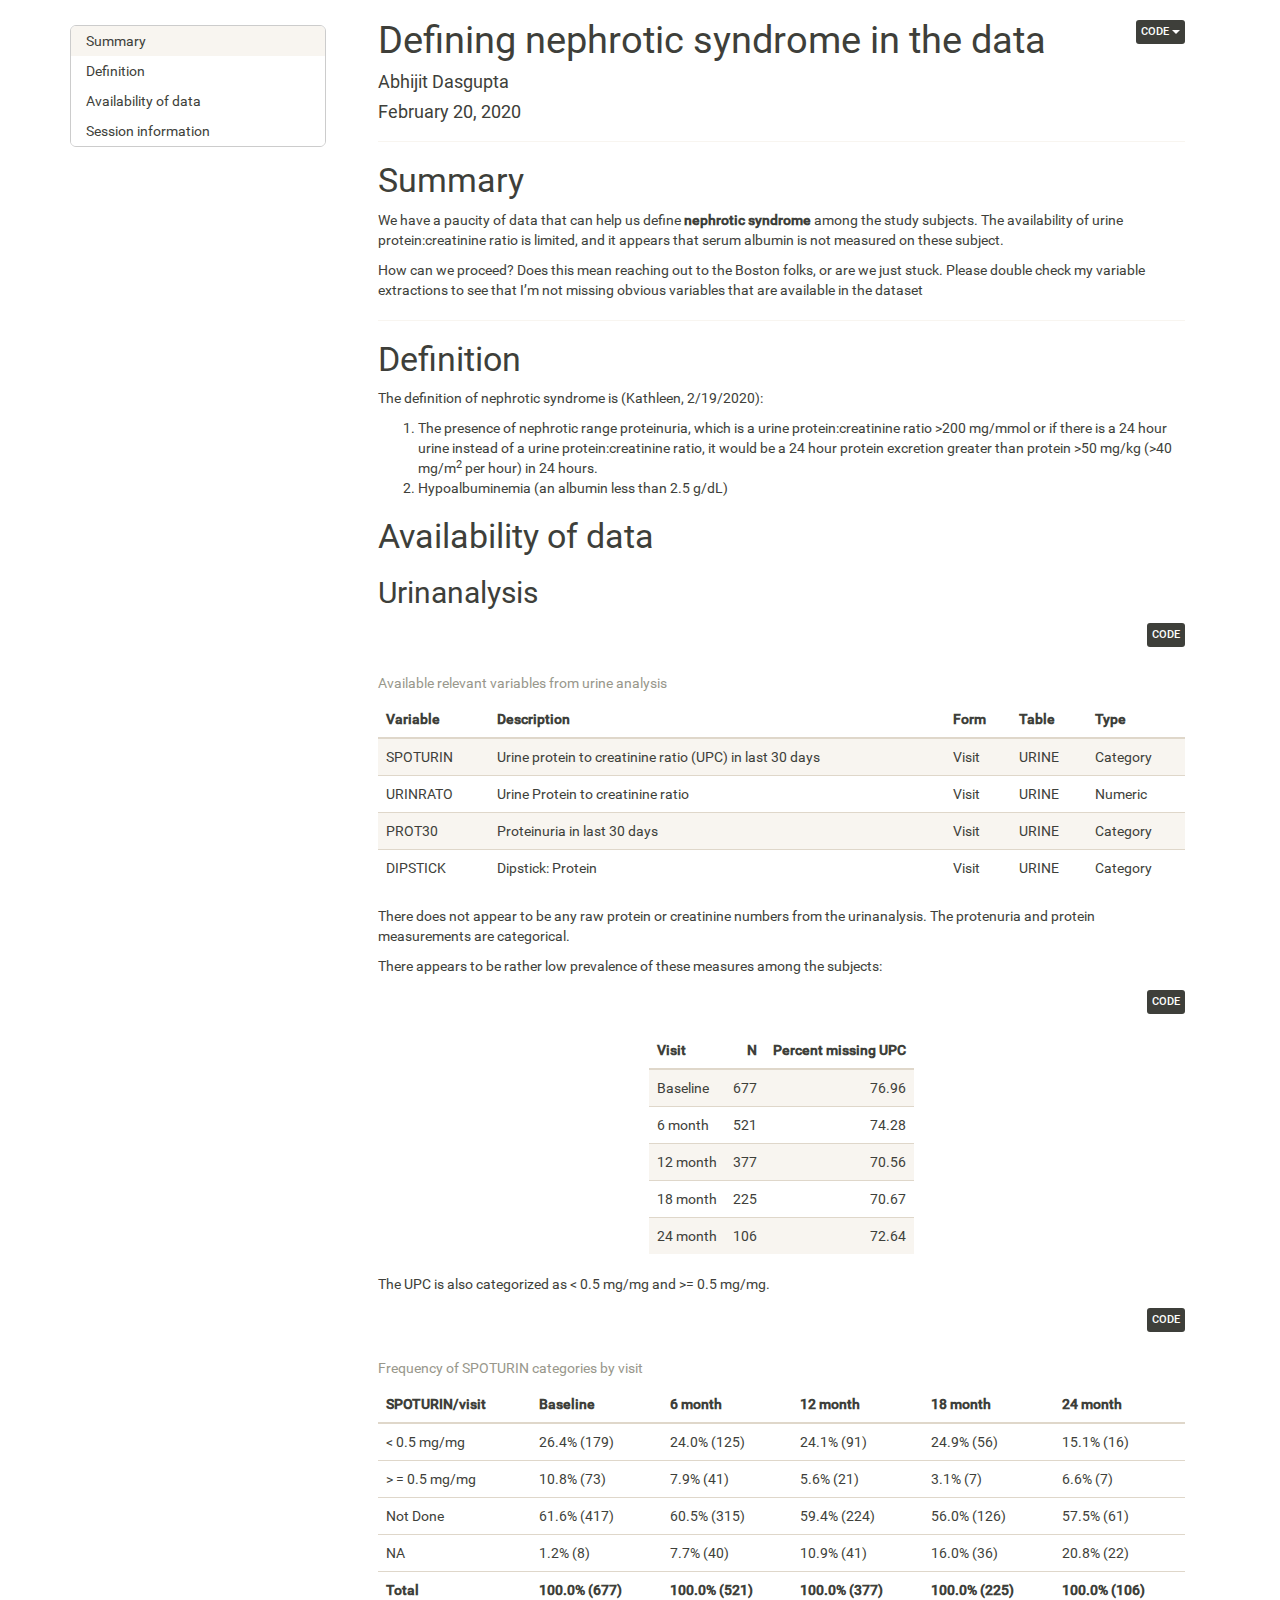
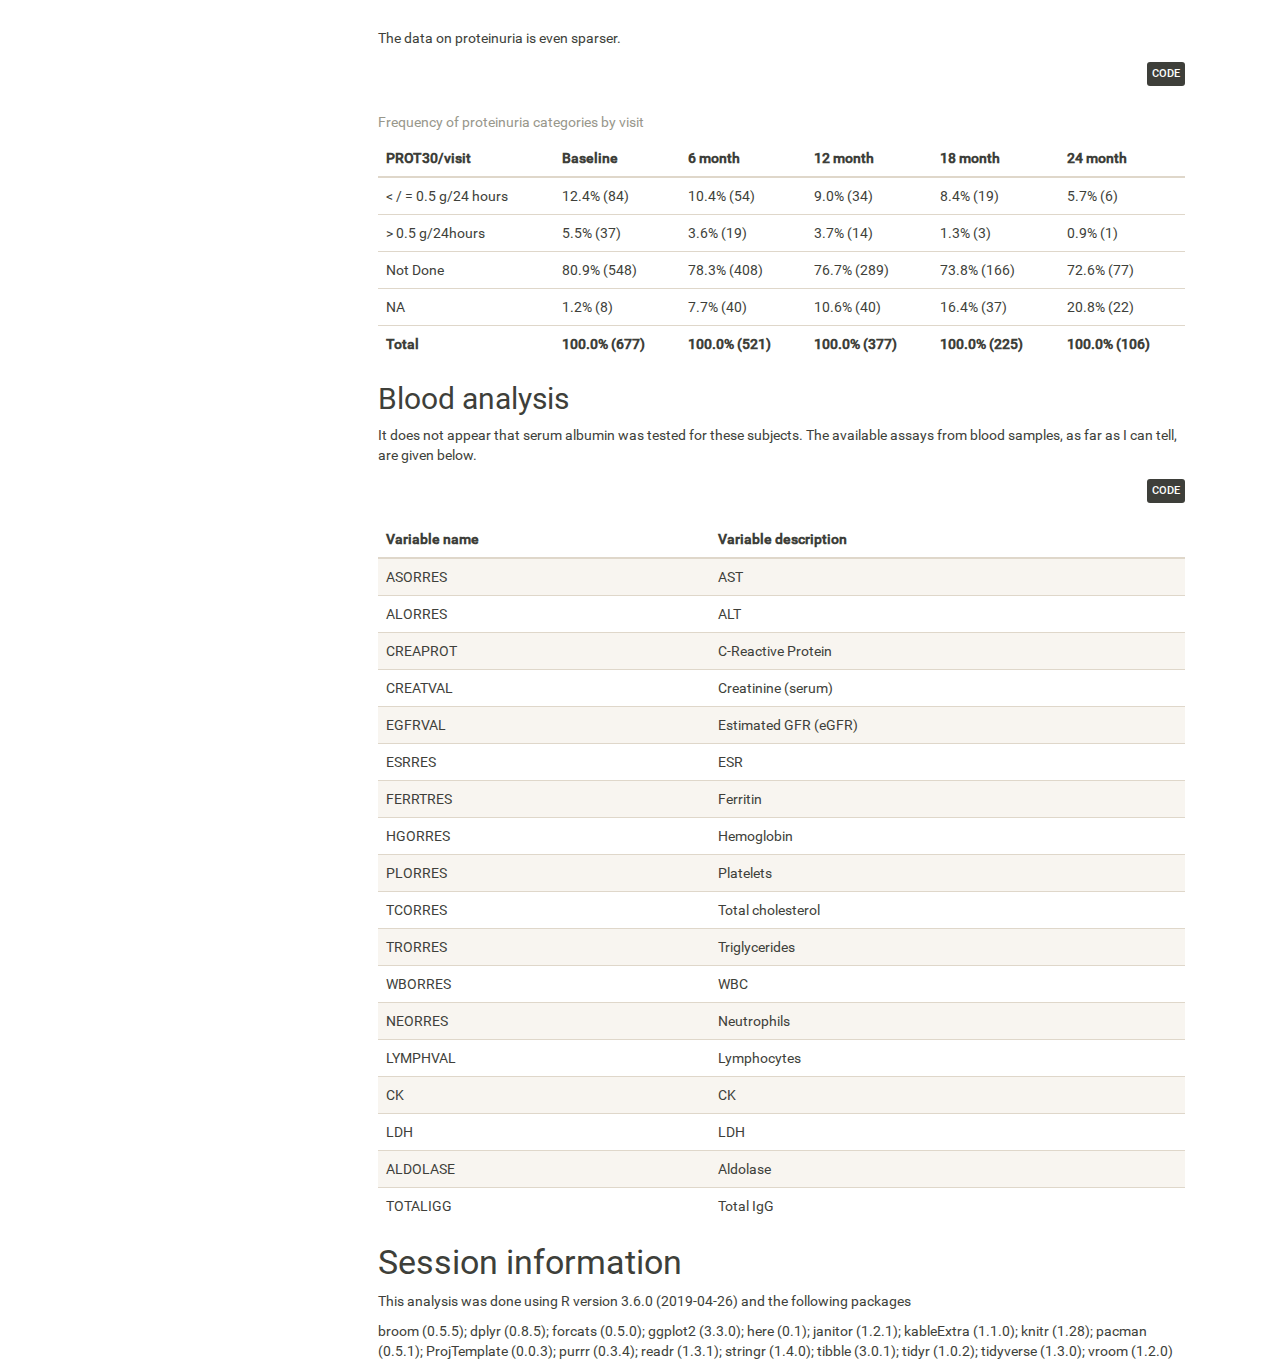
==== analysis/nephrotic_syndrome.html @ 059770ed "Add reports" ====
<!DOCTYPE html>

<html>

<head>

<meta charset="utf-8" />
<meta name="generator" content="pandoc" />
<meta http-equiv="X-UA-Compatible" content="IE=EDGE" />


<meta name="author" content="Abhijit Dasgupta" />

<meta name="date" content="2020-02-20" />

<title>Defining nephrotic syndrome in the data</title>

<script>/*! jQuery v1.11.3 | (c) 2005, 2015 jQuery Foundation, Inc. | jquery.org/license */
!function(a,b){"object"==typeof module&&"object"==typeof module.exports?module.exports=a.document?b(a,!0):function(a){if(!a.document)throw new Error("jQuery requires a window with a document");return b(a)}:b(a)}("undefined"!=typeof window?window:this,function(a,b){var c=[],d=c.slice,e=c.concat,f=c.push,g=c.indexOf,h={},i=h.toString,j=h.hasOwnProperty,k={},l="1.11.3",m=function(a,b){return new m.fn.init(a,b)},n=/^[\s\uFEFF\xA0]+|[\s\uFEFF\xA0]+$/g,o=/^-ms-/,p=/-([\da-z])/gi,q=function(a,b){return b.toUpperCase()};m.fn=m.prototype={jquery:l,constructor:m,selector:"",length:0,toArray:function(){return d.call(this)},get:function(a){return null!=a?0>a?this[a+this.length]:this[a]:d.call(this)},pushStack:function(a){var b=m.merge(this.constructor(),a);return b.prevObject=this,b.context=this.context,b},each:function(a,b){return m.each(this,a,b)},map:function(a){return this.pushStack(m.map(this,function(b,c){return a.call(b,c,b)}))},slice:function(){return this.pushStack(d.apply(this,arguments))},first:function(){return this.eq(0)},last:function(){return this.eq(-1)},eq:function(a){var b=this.length,c=+a+(0>a?b:0);return this.pushStack(c>=0&&b>c?[this[c]]:[])},end:function(){return this.prevObject||this.constructor(null)},push:f,sort:c.sort,splice:c.splice},m.extend=m.fn.extend=function(){var a,b,c,d,e,f,g=arguments[0]||{},h=1,i=arguments.length,j=!1;for("boolean"==typeof g&&(j=g,g=arguments[h]||{},h++),"object"==typeof g||m.isFunction(g)||(g={}),h===i&&(g=this,h--);i>h;h++)if(null!=(e=arguments[h]))for(d in e)a=g[d],c=e[d],g!==c&&(j&&c&&(m.isPlainObject(c)||(b=m.isArray(c)))?(b?(b=!1,f=a&&m.isArray(a)?a:[]):f=a&&m.isPlainObject(a)?a:{},g[d]=m.extend(j,f,c)):void 0!==c&&(g[d]=c));return g},m.extend({expando:"jQuery"+(l+Math.random()).replace(/\D/g,""),isReady:!0,error:function(a){throw new Error(a)},noop:function(){},isFunction:function(a){return"function"===m.type(a)},isArray:Array.isArray||function(a){return"array"===m.type(a)},isWindow:function(a){return null!=a&&a==a.window},isNumeric:function(a){return!m.isArray(a)&&a-parseFloat(a)+1>=0},isEmptyObject:function(a){var b;for(b in a)return!1;return!0},isPlainObject:function(a){var b;if(!a||"object"!==m.type(a)||a.nodeType||m.isWindow(a))return!1;try{if(a.constructor&&!j.call(a,"constructor")&&!j.call(a.constructor.prototype,"isPrototypeOf"))return!1}catch(c){return!1}if(k.ownLast)for(b in a)return j.call(a,b);for(b in a);return void 0===b||j.call(a,b)},type:function(a){return null==a?a+"":"object"==typeof a||"function"==typeof a?h[i.call(a)]||"object":typeof a},globalEval:function(b){b&&m.trim(b)&&(a.execScript||function(b){a.eval.call(a,b)})(b)},camelCase:function(a){return a.replace(o,"ms-").replace(p,q)},nodeName:function(a,b){return a.nodeName&&a.nodeName.toLowerCase()===b.toLowerCase()},each:function(a,b,c){var d,e=0,f=a.length,g=r(a);if(c){if(g){for(;f>e;e++)if(d=b.apply(a[e],c),d===!1)break}else for(e in a)if(d=b.apply(a[e],c),d===!1)break}else if(g){for(;f>e;e++)if(d=b.call(a[e],e,a[e]),d===!1)break}else for(e in a)if(d=b.call(a[e],e,a[e]),d===!1)break;return a},trim:function(a){return null==a?"":(a+"").replace(n,"")},makeArray:function(a,b){var c=b||[];return null!=a&&(r(Object(a))?m.merge(c,"string"==typeof a?[a]:a):f.call(c,a)),c},inArray:function(a,b,c){var d;if(b){if(g)return g.call(b,a,c);for(d=b.length,c=c?0>c?Math.max(0,d+c):c:0;d>c;c++)if(c in b&&b[c]===a)return c}return-1},merge:function(a,b){var c=+b.length,d=0,e=a.length;while(c>d)a[e++]=b[d++];if(c!==c)while(void 0!==b[d])a[e++]=b[d++];return a.length=e,a},grep:function(a,b,c){for(var d,e=[],f=0,g=a.length,h=!c;g>f;f++)d=!b(a[f],f),d!==h&&e.push(a[f]);return e},map:function(a,b,c){var d,f=0,g=a.length,h=r(a),i=[];if(h)for(;g>f;f++)d=b(a[f],f,c),null!=d&&i.push(d);else for(f in a)d=b(a[f],f,c),null!=d&&i.push(d);return e.apply([],i)},guid:1,proxy:function(a,b){var c,e,f;return"string"==typeof b&&(f=a[b],b=a,a=f),m.isFunction(a)?(c=d.call(arguments,2),e=function(){return a.apply(b||this,c.concat(d.call(arguments)))},e.guid=a.guid=a.guid||m.guid++,e):void 0},now:function(){return+new Date},support:k}),m.each("Boolean Number String Function Array Date RegExp Object Error".split(" "),function(a,b){h["[object "+b+"]"]=b.toLowerCase()});function r(a){var b="length"in a&&a.length,c=m.type(a);return"function"===c||m.isWindow(a)?!1:1===a.nodeType&&b?!0:"array"===c||0===b||"number"==typeof b&&b>0&&b-1 in a}var s=function(a){var b,c,d,e,f,g,h,i,j,k,l,m,n,o,p,q,r,s,t,u="sizzle"+1*new Date,v=a.document,w=0,x=0,y=ha(),z=ha(),A=ha(),B=function(a,b){return a===b&&(l=!0),0},C=1<<31,D={}.hasOwnProperty,E=[],F=E.pop,G=E.push,H=E.push,I=E.slice,J=function(a,b){for(var c=0,d=a.length;d>c;c++)if(a[c]===b)return c;return-1},K="checked|selected|async|autofocus|autoplay|controls|defer|disabled|hidden|ismap|loop|multiple|open|readonly|required|scoped",L="[\\x20\\t\\r\\n\\f]",M="(?:\\\\.|[\\w-]|[^\\x00-\\xa0])+",N=M.replace("w","w#"),O="\\["+L+"*("+M+")(?:"+L+"*([*^$|!~]?=)"+L+"*(?:'((?:\\\\.|[^\\\\'])*)'|\"((?:\\\\.|[^\\\\\"])*)\"|("+N+"))|)"+L+"*\\]",P=":("+M+")(?:\\((('((?:\\\\.|[^\\\\'])*)'|\"((?:\\\\.|[^\\\\\"])*)\")|((?:\\\\.|[^\\\\()[\\]]|"+O+")*)|.*)\\)|)",Q=new RegExp(L+"+","g"),R=new RegExp("^"+L+"+|((?:^|[^\\\\])(?:\\\\.)*)"+L+"+$","g"),S=new RegExp("^"+L+"*,"+L+"*"),T=new RegExp("^"+L+"*([>+~]|"+L+")"+L+"*"),U=new RegExp("="+L+"*([^\\]'\"]*?)"+L+"*\\]","g"),V=new RegExp(P),W=new RegExp("^"+N+"$"),X={ID:new RegExp("^#("+M+")"),CLASS:new RegExp("^\\.("+M+")"),TAG:new RegExp("^("+M.replace("w","w*")+")"),ATTR:new RegExp("^"+O),PSEUDO:new RegExp("^"+P),CHILD:new RegExp("^:(only|first|last|nth|nth-last)-(child|of-type)(?:\\("+L+"*(even|odd|(([+-]|)(\\d*)n|)"+L+"*(?:([+-]|)"+L+"*(\\d+)|))"+L+"*\\)|)","i"),bool:new RegExp("^(?:"+K+")$","i"),needsContext:new RegExp("^"+L+"*[>+~]|:(even|odd|eq|gt|lt|nth|first|last)(?:\\("+L+"*((?:-\\d)?\\d*)"+L+"*\\)|)(?=[^-]|$)","i")},Y=/^(?:input|select|textarea|button)$/i,Z=/^h\d$/i,$=/^[^{]+\{\s*\[native \w/,_=/^(?:#([\w-]+)|(\w+)|\.([\w-]+))$/,aa=/[+~]/,ba=/'|\\/g,ca=new RegExp("\\\\([\\da-f]{1,6}"+L+"?|("+L+")|.)","ig"),da=function(a,b,c){var d="0x"+b-65536;return d!==d||c?b:0>d?String.fromCharCode(d+65536):String.fromCharCode(d>>10|55296,1023&d|56320)},ea=function(){m()};try{H.apply(E=I.call(v.childNodes),v.childNodes),E[v.childNodes.length].nodeType}catch(fa){H={apply:E.length?function(a,b){G.apply(a,I.call(b))}:function(a,b){var c=a.length,d=0;while(a[c++]=b[d++]);a.length=c-1}}}function ga(a,b,d,e){var f,h,j,k,l,o,r,s,w,x;if((b?b.ownerDocument||b:v)!==n&&m(b),b=b||n,d=d||[],k=b.nodeType,"string"!=typeof a||!a||1!==k&&9!==k&&11!==k)return d;if(!e&&p){if(11!==k&&(f=_.exec(a)))if(j=f[1]){if(9===k){if(h=b.getElementById(j),!h||!h.parentNode)return d;if(h.id===j)return d.push(h),d}else if(b.ownerDocument&&(h=b.ownerDocument.getElementById(j))&&t(b,h)&&h.id===j)return d.push(h),d}else{if(f[2])return H.apply(d,b.getElementsByTagName(a)),d;if((j=f[3])&&c.getElementsByClassName)return H.apply(d,b.getElementsByClassName(j)),d}if(c.qsa&&(!q||!q.test(a))){if(s=r=u,w=b,x=1!==k&&a,1===k&&"object"!==b.nodeName.toLowerCase()){o=g(a),(r=b.getAttribute("id"))?s=r.replace(ba,"\\$&"):b.setAttribute("id",s),s="[id='"+s+"'] ",l=o.length;while(l--)o[l]=s+ra(o[l]);w=aa.test(a)&&pa(b.parentNode)||b,x=o.join(",")}if(x)try{return H.apply(d,w.querySelectorAll(x)),d}catch(y){}finally{r||b.removeAttribute("id")}}}return i(a.replace(R,"$1"),b,d,e)}function ha(){var a=[];function b(c,e){return a.push(c+" ")>d.cacheLength&&delete b[a.shift()],b[c+" "]=e}return b}function ia(a){return a[u]=!0,a}function ja(a){var b=n.createElement("div");try{return!!a(b)}catch(c){return!1}finally{b.parentNode&&b.parentNode.removeChild(b),b=null}}function ka(a,b){var c=a.split("|"),e=a.length;while(e--)d.attrHandle[c[e]]=b}function la(a,b){var c=b&&a,d=c&&1===a.nodeType&&1===b.nodeType&&(~b.sourceIndex||C)-(~a.sourceIndex||C);if(d)return d;if(c)while(c=c.nextSibling)if(c===b)return-1;return a?1:-1}function ma(a){return function(b){var c=b.nodeName.toLowerCase();return"input"===c&&b.type===a}}function na(a){return function(b){var c=b.nodeName.toLowerCase();return("input"===c||"button"===c)&&b.type===a}}function oa(a){return ia(function(b){return b=+b,ia(function(c,d){var e,f=a([],c.length,b),g=f.length;while(g--)c[e=f[g]]&&(c[e]=!(d[e]=c[e]))})})}function pa(a){return a&&"undefined"!=typeof a.getElementsByTagName&&a}c=ga.support={},f=ga.isXML=function(a){var b=a&&(a.ownerDocument||a).documentElement;return b?"HTML"!==b.nodeName:!1},m=ga.setDocument=function(a){var b,e,g=a?a.ownerDocument||a:v;return g!==n&&9===g.nodeType&&g.documentElement?(n=g,o=g.documentElement,e=g.defaultView,e&&e!==e.top&&(e.addEventListener?e.addEventListener("unload",ea,!1):e.attachEvent&&e.attachEvent("onunload",ea)),p=!f(g),c.attributes=ja(function(a){return a.className="i",!a.getAttribute("className")}),c.getElementsByTagName=ja(function(a){return a.appendChild(g.createComment("")),!a.getElementsByTagName("*").length}),c.getElementsByClassName=$.test(g.getElementsByClassName),c.getById=ja(function(a){return o.appendChild(a).id=u,!g.getElementsByName||!g.getElementsByName(u).length}),c.getById?(d.find.ID=function(a,b){if("undefined"!=typeof b.getElementById&&p){var c=b.getElementById(a);return c&&c.parentNode?[c]:[]}},d.filter.ID=function(a){var b=a.replace(ca,da);return function(a){return a.getAttribute("id")===b}}):(delete d.find.ID,d.filter.ID=function(a){var b=a.replace(ca,da);return function(a){var c="undefined"!=typeof a.getAttributeNode&&a.getAttributeNode("id");return c&&c.value===b}}),d.find.TAG=c.getElementsByTagName?function(a,b){return"undefined"!=typeof b.getElementsByTagName?b.getElementsByTagName(a):c.qsa?b.querySelectorAll(a):void 0}:function(a,b){var c,d=[],e=0,f=b.getElementsByTagName(a);if("*"===a){while(c=f[e++])1===c.nodeType&&d.push(c);return d}return f},d.find.CLASS=c.getElementsByClassName&&function(a,b){return p?b.getElementsByClassName(a):void 0},r=[],q=[],(c.qsa=$.test(g.querySelectorAll))&&(ja(function(a){o.appendChild(a).innerHTML="<a id='"+u+"'></a><select id='"+u+"-\f]' msallowcapture=''><option selected=''></option></select>",a.querySelectorAll("[msallowcapture^='']").length&&q.push("[*^$]="+L+"*(?:''|\"\")"),a.querySelectorAll("[selected]").length||q.push("\\["+L+"*(?:value|"+K+")"),a.querySelectorAll("[id~="+u+"-]").length||q.push("~="),a.querySelectorAll(":checked").length||q.push(":checked"),a.querySelectorAll("a#"+u+"+*").length||q.push(".#.+[+~]")}),ja(function(a){var b=g.createElement("input");b.setAttribute("type","hidden"),a.appendChild(b).setAttribute("name","D"),a.querySelectorAll("[name=d]").length&&q.push("name"+L+"*[*^$|!~]?="),a.querySelectorAll(":enabled").length||q.push(":enabled",":disabled"),a.querySelectorAll("*,:x"),q.push(",.*:")})),(c.matchesSelector=$.test(s=o.matches||o.webkitMatchesSelector||o.mozMatchesSelector||o.oMatchesSelector||o.msMatchesSelector))&&ja(function(a){c.disconnectedMatch=s.call(a,"div"),s.call(a,"[s!='']:x"),r.push("!=",P)}),q=q.length&&new RegExp(q.join("|")),r=r.length&&new RegExp(r.join("|")),b=$.test(o.compareDocumentPosition),t=b||$.test(o.contains)?function(a,b){var c=9===a.nodeType?a.documentElement:a,d=b&&b.parentNode;return a===d||!(!d||1!==d.nodeType||!(c.contains?c.contains(d):a.compareDocumentPosition&&16&a.compareDocumentPosition(d)))}:function(a,b){if(b)while(b=b.parentNode)if(b===a)return!0;return!1},B=b?function(a,b){if(a===b)return l=!0,0;var d=!a.compareDocumentPosition-!b.compareDocumentPosition;return d?d:(d=(a.ownerDocument||a)===(b.ownerDocument||b)?a.compareDocumentPosition(b):1,1&d||!c.sortDetached&&b.compareDocumentPosition(a)===d?a===g||a.ownerDocument===v&&t(v,a)?-1:b===g||b.ownerDocument===v&&t(v,b)?1:k?J(k,a)-J(k,b):0:4&d?-1:1)}:function(a,b){if(a===b)return l=!0,0;var c,d=0,e=a.parentNode,f=b.parentNode,h=[a],i=[b];if(!e||!f)return a===g?-1:b===g?1:e?-1:f?1:k?J(k,a)-J(k,b):0;if(e===f)return la(a,b);c=a;while(c=c.parentNode)h.unshift(c);c=b;while(c=c.parentNode)i.unshift(c);while(h[d]===i[d])d++;return d?la(h[d],i[d]):h[d]===v?-1:i[d]===v?1:0},g):n},ga.matches=function(a,b){return ga(a,null,null,b)},ga.matchesSelector=function(a,b){if((a.ownerDocument||a)!==n&&m(a),b=b.replace(U,"='$1']"),!(!c.matchesSelector||!p||r&&r.test(b)||q&&q.test(b)))try{var d=s.call(a,b);if(d||c.disconnectedMatch||a.document&&11!==a.document.nodeType)return d}catch(e){}return ga(b,n,null,[a]).length>0},ga.contains=function(a,b){return(a.ownerDocument||a)!==n&&m(a),t(a,b)},ga.attr=function(a,b){(a.ownerDocument||a)!==n&&m(a);var e=d.attrHandle[b.toLowerCase()],f=e&&D.call(d.attrHandle,b.toLowerCase())?e(a,b,!p):void 0;return void 0!==f?f:c.attributes||!p?a.getAttribute(b):(f=a.getAttributeNode(b))&&f.specified?f.value:null},ga.error=function(a){throw new Error("Syntax error, unrecognized expression: "+a)},ga.uniqueSort=function(a){var b,d=[],e=0,f=0;if(l=!c.detectDuplicates,k=!c.sortStable&&a.slice(0),a.sort(B),l){while(b=a[f++])b===a[f]&&(e=d.push(f));while(e--)a.splice(d[e],1)}return k=null,a},e=ga.getText=function(a){var b,c="",d=0,f=a.nodeType;if(f){if(1===f||9===f||11===f){if("string"==typeof a.textContent)return a.textContent;for(a=a.firstChild;a;a=a.nextSibling)c+=e(a)}else if(3===f||4===f)return a.nodeValue}else while(b=a[d++])c+=e(b);return c},d=ga.selectors={cacheLength:50,createPseudo:ia,match:X,attrHandle:{},find:{},relative:{">":{dir:"parentNode",first:!0}," ":{dir:"parentNode"},"+":{dir:"previousSibling",first:!0},"~":{dir:"previousSibling"}},preFilter:{ATTR:function(a){return a[1]=a[1].replace(ca,da),a[3]=(a[3]||a[4]||a[5]||"").replace(ca,da),"~="===a[2]&&(a[3]=" "+a[3]+" "),a.slice(0,4)},CHILD:function(a){return a[1]=a[1].toLowerCase(),"nth"===a[1].slice(0,3)?(a[3]||ga.error(a[0]),a[4]=+(a[4]?a[5]+(a[6]||1):2*("even"===a[3]||"odd"===a[3])),a[5]=+(a[7]+a[8]||"odd"===a[3])):a[3]&&ga.error(a[0]),a},PSEUDO:function(a){var b,c=!a[6]&&a[2];return X.CHILD.test(a[0])?null:(a[3]?a[2]=a[4]||a[5]||"":c&&V.test(c)&&(b=g(c,!0))&&(b=c.indexOf(")",c.length-b)-c.length)&&(a[0]=a[0].slice(0,b),a[2]=c.slice(0,b)),a.slice(0,3))}},filter:{TAG:function(a){var b=a.replace(ca,da).toLowerCase();return"*"===a?function(){return!0}:function(a){return a.nodeName&&a.nodeName.toLowerCase()===b}},CLASS:function(a){var b=y[a+" "];return b||(b=new RegExp("(^|"+L+")"+a+"("+L+"|$)"))&&y(a,function(a){return b.test("string"==typeof a.className&&a.className||"undefined"!=typeof a.getAttribute&&a.getAttribute("class")||"")})},ATTR:function(a,b,c){return function(d){var e=ga.attr(d,a);return null==e?"!="===b:b?(e+="","="===b?e===c:"!="===b?e!==c:"^="===b?c&&0===e.indexOf(c):"*="===b?c&&e.indexOf(c)>-1:"$="===b?c&&e.slice(-c.length)===c:"~="===b?(" "+e.replace(Q," ")+" ").indexOf(c)>-1:"|="===b?e===c||e.slice(0,c.length+1)===c+"-":!1):!0}},CHILD:function(a,b,c,d,e){var f="nth"!==a.slice(0,3),g="last"!==a.slice(-4),h="of-type"===b;return 1===d&&0===e?function(a){return!!a.parentNode}:function(b,c,i){var j,k,l,m,n,o,p=f!==g?"nextSibling":"previousSibling",q=b.parentNode,r=h&&b.nodeName.toLowerCase(),s=!i&&!h;if(q){if(f){while(p){l=b;while(l=l[p])if(h?l.nodeName.toLowerCase()===r:1===l.nodeType)return!1;o=p="only"===a&&!o&&"nextSibling"}return!0}if(o=[g?q.firstChild:q.lastChild],g&&s){k=q[u]||(q[u]={}),j=k[a]||[],n=j[0]===w&&j[1],m=j[0]===w&&j[2],l=n&&q.childNodes[n];while(l=++n&&l&&l[p]||(m=n=0)||o.pop())if(1===l.nodeType&&++m&&l===b){k[a]=[w,n,m];break}}else if(s&&(j=(b[u]||(b[u]={}))[a])&&j[0]===w)m=j[1];else while(l=++n&&l&&l[p]||(m=n=0)||o.pop())if((h?l.nodeName.toLowerCase()===r:1===l.nodeType)&&++m&&(s&&((l[u]||(l[u]={}))[a]=[w,m]),l===b))break;return m-=e,m===d||m%d===0&&m/d>=0}}},PSEUDO:function(a,b){var c,e=d.pseudos[a]||d.setFilters[a.toLowerCase()]||ga.error("unsupported pseudo: "+a);return e[u]?e(b):e.length>1?(c=[a,a,"",b],d.setFilters.hasOwnProperty(a.toLowerCase())?ia(function(a,c){var d,f=e(a,b),g=f.length;while(g--)d=J(a,f[g]),a[d]=!(c[d]=f[g])}):function(a){return e(a,0,c)}):e}},pseudos:{not:ia(function(a){var b=[],c=[],d=h(a.replace(R,"$1"));return d[u]?ia(function(a,b,c,e){var f,g=d(a,null,e,[]),h=a.length;while(h--)(f=g[h])&&(a[h]=!(b[h]=f))}):function(a,e,f){return b[0]=a,d(b,null,f,c),b[0]=null,!c.pop()}}),has:ia(function(a){return function(b){return ga(a,b).length>0}}),contains:ia(function(a){return a=a.replace(ca,da),function(b){return(b.textContent||b.innerText||e(b)).indexOf(a)>-1}}),lang:ia(function(a){return W.test(a||"")||ga.error("unsupported lang: "+a),a=a.replace(ca,da).toLowerCase(),function(b){var c;do if(c=p?b.lang:b.getAttribute("xml:lang")||b.getAttribute("lang"))return c=c.toLowerCase(),c===a||0===c.indexOf(a+"-");while((b=b.parentNode)&&1===b.nodeType);return!1}}),target:function(b){var c=a.location&&a.location.hash;return c&&c.slice(1)===b.id},root:function(a){return a===o},focus:function(a){return a===n.activeElement&&(!n.hasFocus||n.hasFocus())&&!!(a.type||a.href||~a.tabIndex)},enabled:function(a){return a.disabled===!1},disabled:function(a){return a.disabled===!0},checked:function(a){var b=a.nodeName.toLowerCase();return"input"===b&&!!a.checked||"option"===b&&!!a.selected},selected:function(a){return a.parentNode&&a.parentNode.selectedIndex,a.selected===!0},empty:function(a){for(a=a.firstChild;a;a=a.nextSibling)if(a.nodeType<6)return!1;return!0},parent:function(a){return!d.pseudos.empty(a)},header:function(a){return Z.test(a.nodeName)},input:function(a){return Y.test(a.nodeName)},button:function(a){var b=a.nodeName.toLowerCase();return"input"===b&&"button"===a.type||"button"===b},text:function(a){var b;return"input"===a.nodeName.toLowerCase()&&"text"===a.type&&(null==(b=a.getAttribute("type"))||"text"===b.toLowerCase())},first:oa(function(){return[0]}),last:oa(function(a,b){return[b-1]}),eq:oa(function(a,b,c){return[0>c?c+b:c]}),even:oa(function(a,b){for(var c=0;b>c;c+=2)a.push(c);return a}),odd:oa(function(a,b){for(var c=1;b>c;c+=2)a.push(c);return a}),lt:oa(function(a,b,c){for(var d=0>c?c+b:c;--d>=0;)a.push(d);return a}),gt:oa(function(a,b,c){for(var d=0>c?c+b:c;++d<b;)a.push(d);return a})}},d.pseudos.nth=d.pseudos.eq;for(b in{radio:!0,checkbox:!0,file:!0,password:!0,image:!0})d.pseudos[b]=ma(b);for(b in{submit:!0,reset:!0})d.pseudos[b]=na(b);function qa(){}qa.prototype=d.filters=d.pseudos,d.setFilters=new qa,g=ga.tokenize=function(a,b){var c,e,f,g,h,i,j,k=z[a+" "];if(k)return b?0:k.slice(0);h=a,i=[],j=d.preFilter;while(h){(!c||(e=S.exec(h)))&&(e&&(h=h.slice(e[0].length)||h),i.push(f=[])),c=!1,(e=T.exec(h))&&(c=e.shift(),f.push({value:c,type:e[0].replace(R," ")}),h=h.slice(c.length));for(g in d.filter)!(e=X[g].exec(h))||j[g]&&!(e=j[g](e))||(c=e.shift(),f.push({value:c,type:g,matches:e}),h=h.slice(c.length));if(!c)break}return b?h.length:h?ga.error(a):z(a,i).slice(0)};function ra(a){for(var b=0,c=a.length,d="";c>b;b++)d+=a[b].value;return d}function sa(a,b,c){var d=b.dir,e=c&&"parentNode"===d,f=x++;return b.first?function(b,c,f){while(b=b[d])if(1===b.nodeType||e)return a(b,c,f)}:function(b,c,g){var h,i,j=[w,f];if(g){while(b=b[d])if((1===b.nodeType||e)&&a(b,c,g))return!0}else while(b=b[d])if(1===b.nodeType||e){if(i=b[u]||(b[u]={}),(h=i[d])&&h[0]===w&&h[1]===f)return j[2]=h[2];if(i[d]=j,j[2]=a(b,c,g))return!0}}}function ta(a){return a.length>1?function(b,c,d){var e=a.length;while(e--)if(!a[e](b,c,d))return!1;return!0}:a[0]}function ua(a,b,c){for(var d=0,e=b.length;e>d;d++)ga(a,b[d],c);return c}function va(a,b,c,d,e){for(var f,g=[],h=0,i=a.length,j=null!=b;i>h;h++)(f=a[h])&&(!c||c(f,d,e))&&(g.push(f),j&&b.push(h));return g}function wa(a,b,c,d,e,f){return d&&!d[u]&&(d=wa(d)),e&&!e[u]&&(e=wa(e,f)),ia(function(f,g,h,i){var j,k,l,m=[],n=[],o=g.length,p=f||ua(b||"*",h.nodeType?[h]:h,[]),q=!a||!f&&b?p:va(p,m,a,h,i),r=c?e||(f?a:o||d)?[]:g:q;if(c&&c(q,r,h,i),d){j=va(r,n),d(j,[],h,i),k=j.length;while(k--)(l=j[k])&&(r[n[k]]=!(q[n[k]]=l))}if(f){if(e||a){if(e){j=[],k=r.length;while(k--)(l=r[k])&&j.push(q[k]=l);e(null,r=[],j,i)}k=r.length;while(k--)(l=r[k])&&(j=e?J(f,l):m[k])>-1&&(f[j]=!(g[j]=l))}}else r=va(r===g?r.splice(o,r.length):r),e?e(null,g,r,i):H.apply(g,r)})}function xa(a){for(var b,c,e,f=a.length,g=d.relative[a[0].type],h=g||d.relative[" "],i=g?1:0,k=sa(function(a){return a===b},h,!0),l=sa(function(a){return J(b,a)>-1},h,!0),m=[function(a,c,d){var e=!g&&(d||c!==j)||((b=c).nodeType?k(a,c,d):l(a,c,d));return b=null,e}];f>i;i++)if(c=d.relative[a[i].type])m=[sa(ta(m),c)];else{if(c=d.filter[a[i].type].apply(null,a[i].matches),c[u]){for(e=++i;f>e;e++)if(d.relative[a[e].type])break;return wa(i>1&&ta(m),i>1&&ra(a.slice(0,i-1).concat({value:" "===a[i-2].type?"*":""})).replace(R,"$1"),c,e>i&&xa(a.slice(i,e)),f>e&&xa(a=a.slice(e)),f>e&&ra(a))}m.push(c)}return ta(m)}function ya(a,b){var c=b.length>0,e=a.length>0,f=function(f,g,h,i,k){var l,m,o,p=0,q="0",r=f&&[],s=[],t=j,u=f||e&&d.find.TAG("*",k),v=w+=null==t?1:Math.random()||.1,x=u.length;for(k&&(j=g!==n&&g);q!==x&&null!=(l=u[q]);q++){if(e&&l){m=0;while(o=a[m++])if(o(l,g,h)){i.push(l);break}k&&(w=v)}c&&((l=!o&&l)&&p--,f&&r.push(l))}if(p+=q,c&&q!==p){m=0;while(o=b[m++])o(r,s,g,h);if(f){if(p>0)while(q--)r[q]||s[q]||(s[q]=F.call(i));s=va(s)}H.apply(i,s),k&&!f&&s.length>0&&p+b.length>1&&ga.uniqueSort(i)}return k&&(w=v,j=t),r};return c?ia(f):f}return h=ga.compile=function(a,b){var c,d=[],e=[],f=A[a+" "];if(!f){b||(b=g(a)),c=b.length;while(c--)f=xa(b[c]),f[u]?d.push(f):e.push(f);f=A(a,ya(e,d)),f.selector=a}return f},i=ga.select=function(a,b,e,f){var i,j,k,l,m,n="function"==typeof a&&a,o=!f&&g(a=n.selector||a);if(e=e||[],1===o.length){if(j=o[0]=o[0].slice(0),j.length>2&&"ID"===(k=j[0]).type&&c.getById&&9===b.nodeType&&p&&d.relative[j[1].type]){if(b=(d.find.ID(k.matches[0].replace(ca,da),b)||[])[0],!b)return e;n&&(b=b.parentNode),a=a.slice(j.shift().value.length)}i=X.needsContext.test(a)?0:j.length;while(i--){if(k=j[i],d.relative[l=k.type])break;if((m=d.find[l])&&(f=m(k.matches[0].replace(ca,da),aa.test(j[0].type)&&pa(b.parentNode)||b))){if(j.splice(i,1),a=f.length&&ra(j),!a)return H.apply(e,f),e;break}}}return(n||h(a,o))(f,b,!p,e,aa.test(a)&&pa(b.parentNode)||b),e},c.sortStable=u.split("").sort(B).join("")===u,c.detectDuplicates=!!l,m(),c.sortDetached=ja(function(a){return 1&a.compareDocumentPosition(n.createElement("div"))}),ja(function(a){return a.innerHTML="<a href='#'></a>","#"===a.firstChild.getAttribute("href")})||ka("type|href|height|width",function(a,b,c){return c?void 0:a.getAttribute(b,"type"===b.toLowerCase()?1:2)}),c.attributes&&ja(function(a){return a.innerHTML="<input/>",a.firstChild.setAttribute("value",""),""===a.firstChild.getAttribute("value")})||ka("value",function(a,b,c){return c||"input"!==a.nodeName.toLowerCase()?void 0:a.defaultValue}),ja(function(a){return null==a.getAttribute("disabled")})||ka(K,function(a,b,c){var d;return c?void 0:a[b]===!0?b.toLowerCase():(d=a.getAttributeNode(b))&&d.specified?d.value:null}),ga}(a);m.find=s,m.expr=s.selectors,m.expr[":"]=m.expr.pseudos,m.unique=s.uniqueSort,m.text=s.getText,m.isXMLDoc=s.isXML,m.contains=s.contains;var t=m.expr.match.needsContext,u=/^<(\w+)\s*\/?>(?:<\/\1>|)$/,v=/^.[^:#\[\.,]*$/;function w(a,b,c){if(m.isFunction(b))return m.grep(a,function(a,d){return!!b.call(a,d,a)!==c});if(b.nodeType)return m.grep(a,function(a){return a===b!==c});if("string"==typeof b){if(v.test(b))return m.filter(b,a,c);b=m.filter(b,a)}return m.grep(a,function(a){return m.inArray(a,b)>=0!==c})}m.filter=function(a,b,c){var d=b[0];return c&&(a=":not("+a+")"),1===b.length&&1===d.nodeType?m.find.matchesSelector(d,a)?[d]:[]:m.find.matches(a,m.grep(b,function(a){return 1===a.nodeType}))},m.fn.extend({find:function(a){var b,c=[],d=this,e=d.length;if("string"!=typeof a)return this.pushStack(m(a).filter(function(){for(b=0;e>b;b++)if(m.contains(d[b],this))return!0}));for(b=0;e>b;b++)m.find(a,d[b],c);return c=this.pushStack(e>1?m.unique(c):c),c.selector=this.selector?this.selector+" "+a:a,c},filter:function(a){return this.pushStack(w(this,a||[],!1))},not:function(a){return this.pushStack(w(this,a||[],!0))},is:function(a){return!!w(this,"string"==typeof a&&t.test(a)?m(a):a||[],!1).length}});var x,y=a.document,z=/^(?:\s*(<[\w\W]+>)[^>]*|#([\w-]*))$/,A=m.fn.init=function(a,b){var c,d;if(!a)return this;if("string"==typeof a){if(c="<"===a.charAt(0)&&">"===a.charAt(a.length-1)&&a.length>=3?[null,a,null]:z.exec(a),!c||!c[1]&&b)return!b||b.jquery?(b||x).find(a):this.constructor(b).find(a);if(c[1]){if(b=b instanceof m?b[0]:b,m.merge(this,m.parseHTML(c[1],b&&b.nodeType?b.ownerDocument||b:y,!0)),u.test(c[1])&&m.isPlainObject(b))for(c in b)m.isFunction(this[c])?this[c](b[c]):this.attr(c,b[c]);return this}if(d=y.getElementById(c[2]),d&&d.parentNode){if(d.id!==c[2])return x.find(a);this.length=1,this[0]=d}return this.context=y,this.selector=a,this}return a.nodeType?(this.context=this[0]=a,this.length=1,this):m.isFunction(a)?"undefined"!=typeof x.ready?x.ready(a):a(m):(void 0!==a.selector&&(this.selector=a.selector,this.context=a.context),m.makeArray(a,this))};A.prototype=m.fn,x=m(y);var B=/^(?:parents|prev(?:Until|All))/,C={children:!0,contents:!0,next:!0,prev:!0};m.extend({dir:function(a,b,c){var d=[],e=a[b];while(e&&9!==e.nodeType&&(void 0===c||1!==e.nodeType||!m(e).is(c)))1===e.nodeType&&d.push(e),e=e[b];return d},sibling:function(a,b){for(var c=[];a;a=a.nextSibling)1===a.nodeType&&a!==b&&c.push(a);return c}}),m.fn.extend({has:function(a){var b,c=m(a,this),d=c.length;return this.filter(function(){for(b=0;d>b;b++)if(m.contains(this,c[b]))return!0})},closest:function(a,b){for(var c,d=0,e=this.length,f=[],g=t.test(a)||"string"!=typeof a?m(a,b||this.context):0;e>d;d++)for(c=this[d];c&&c!==b;c=c.parentNode)if(c.nodeType<11&&(g?g.index(c)>-1:1===c.nodeType&&m.find.matchesSelector(c,a))){f.push(c);break}return this.pushStack(f.length>1?m.unique(f):f)},index:function(a){return a?"string"==typeof a?m.inArray(this[0],m(a)):m.inArray(a.jquery?a[0]:a,this):this[0]&&this[0].parentNode?this.first().prevAll().length:-1},add:function(a,b){return this.pushStack(m.unique(m.merge(this.get(),m(a,b))))},addBack:function(a){return this.add(null==a?this.prevObject:this.prevObject.filter(a))}});function D(a,b){do a=a[b];while(a&&1!==a.nodeType);return a}m.each({parent:function(a){var b=a.parentNode;return b&&11!==b.nodeType?b:null},parents:function(a){return m.dir(a,"parentNode")},parentsUntil:function(a,b,c){return m.dir(a,"parentNode",c)},next:function(a){return D(a,"nextSibling")},prev:function(a){return D(a,"previousSibling")},nextAll:function(a){return m.dir(a,"nextSibling")},prevAll:function(a){return m.dir(a,"previousSibling")},nextUntil:function(a,b,c){return m.dir(a,"nextSibling",c)},prevUntil:function(a,b,c){return m.dir(a,"previousSibling",c)},siblings:function(a){return m.sibling((a.parentNode||{}).firstChild,a)},children:function(a){return m.sibling(a.firstChild)},contents:function(a){return m.nodeName(a,"iframe")?a.contentDocument||a.contentWindow.document:m.merge([],a.childNodes)}},function(a,b){m.fn[a]=function(c,d){var e=m.map(this,b,c);return"Until"!==a.slice(-5)&&(d=c),d&&"string"==typeof d&&(e=m.filter(d,e)),this.length>1&&(C[a]||(e=m.unique(e)),B.test(a)&&(e=e.reverse())),this.pushStack(e)}});var E=/\S+/g,F={};function G(a){var b=F[a]={};return m.each(a.match(E)||[],function(a,c){b[c]=!0}),b}m.Callbacks=function(a){a="string"==typeof a?F[a]||G(a):m.extend({},a);var b,c,d,e,f,g,h=[],i=!a.once&&[],j=function(l){for(c=a.memory&&l,d=!0,f=g||0,g=0,e=h.length,b=!0;h&&e>f;f++)if(h[f].apply(l[0],l[1])===!1&&a.stopOnFalse){c=!1;break}b=!1,h&&(i?i.length&&j(i.shift()):c?h=[]:k.disable())},k={add:function(){if(h){var d=h.length;!function f(b){m.each(b,function(b,c){var d=m.type(c);"function"===d?a.unique&&k.has(c)||h.push(c):c&&c.length&&"string"!==d&&f(c)})}(arguments),b?e=h.length:c&&(g=d,j(c))}return this},remove:function(){return h&&m.each(arguments,function(a,c){var d;while((d=m.inArray(c,h,d))>-1)h.splice(d,1),b&&(e>=d&&e--,f>=d&&f--)}),this},has:function(a){return a?m.inArray(a,h)>-1:!(!h||!h.length)},empty:function(){return h=[],e=0,this},disable:function(){return h=i=c=void 0,this},disabled:function(){return!h},lock:function(){return i=void 0,c||k.disable(),this},locked:function(){return!i},fireWith:function(a,c){return!h||d&&!i||(c=c||[],c=[a,c.slice?c.slice():c],b?i.push(c):j(c)),this},fire:function(){return k.fireWith(this,arguments),this},fired:function(){return!!d}};return k},m.extend({Deferred:function(a){var b=[["resolve","done",m.Callbacks("once memory"),"resolved"],["reject","fail",m.Callbacks("once memory"),"rejected"],["notify","progress",m.Callbacks("memory")]],c="pending",d={state:function(){return c},always:function(){return e.done(arguments).fail(arguments),this},then:function(){var a=arguments;return m.Deferred(function(c){m.each(b,function(b,f){var g=m.isFunction(a[b])&&a[b];e[f[1]](function(){var a=g&&g.apply(this,arguments);a&&m.isFunction(a.promise)?a.promise().done(c.resolve).fail(c.reject).progress(c.notify):c[f[0]+"With"](this===d?c.promise():this,g?[a]:arguments)})}),a=null}).promise()},promise:function(a){return null!=a?m.extend(a,d):d}},e={};return d.pipe=d.then,m.each(b,function(a,f){var g=f[2],h=f[3];d[f[1]]=g.add,h&&g.add(function(){c=h},b[1^a][2].disable,b[2][2].lock),e[f[0]]=function(){return e[f[0]+"With"](this===e?d:this,arguments),this},e[f[0]+"With"]=g.fireWith}),d.promise(e),a&&a.call(e,e),e},when:function(a){var b=0,c=d.call(arguments),e=c.length,f=1!==e||a&&m.isFunction(a.promise)?e:0,g=1===f?a:m.Deferred(),h=function(a,b,c){return function(e){b[a]=this,c[a]=arguments.length>1?d.call(arguments):e,c===i?g.notifyWith(b,c):--f||g.resolveWith(b,c)}},i,j,k;if(e>1)for(i=new Array(e),j=new Array(e),k=new Array(e);e>b;b++)c[b]&&m.isFunction(c[b].promise)?c[b].promise().done(h(b,k,c)).fail(g.reject).progress(h(b,j,i)):--f;return f||g.resolveWith(k,c),g.promise()}});var H;m.fn.ready=function(a){return m.ready.promise().done(a),this},m.extend({isReady:!1,readyWait:1,holdReady:function(a){a?m.readyWait++:m.ready(!0)},ready:function(a){if(a===!0?!--m.readyWait:!m.isReady){if(!y.body)return setTimeout(m.ready);m.isReady=!0,a!==!0&&--m.readyWait>0||(H.resolveWith(y,[m]),m.fn.triggerHandler&&(m(y).triggerHandler("ready"),m(y).off("ready")))}}});function I(){y.addEventListener?(y.removeEventListener("DOMContentLoaded",J,!1),a.removeEventListener("load",J,!1)):(y.detachEvent("onreadystatechange",J),a.detachEvent("onload",J))}function J(){(y.addEventListener||"load"===event.type||"complete"===y.readyState)&&(I(),m.ready())}m.ready.promise=function(b){if(!H)if(H=m.Deferred(),"complete"===y.readyState)setTimeout(m.ready);else if(y.addEventListener)y.addEventListener("DOMContentLoaded",J,!1),a.addEventListener("load",J,!1);else{y.attachEvent("onreadystatechange",J),a.attachEvent("onload",J);var c=!1;try{c=null==a.frameElement&&y.documentElement}catch(d){}c&&c.doScroll&&!function e(){if(!m.isReady){try{c.doScroll("left")}catch(a){return setTimeout(e,50)}I(),m.ready()}}()}return H.promise(b)};var K="undefined",L;for(L in m(k))break;k.ownLast="0"!==L,k.inlineBlockNeedsLayout=!1,m(function(){var a,b,c,d;c=y.getElementsByTagName("body")[0],c&&c.style&&(b=y.createElement("div"),d=y.createElement("div"),d.style.cssText="position:absolute;border:0;width:0;height:0;top:0;left:-9999px",c.appendChild(d).appendChild(b),typeof b.style.zoom!==K&&(b.style.cssText="display:inline;margin:0;border:0;padding:1px;width:1px;zoom:1",k.inlineBlockNeedsLayout=a=3===b.offsetWidth,a&&(c.style.zoom=1)),c.removeChild(d))}),function(){var a=y.createElement("div");if(null==k.deleteExpando){k.deleteExpando=!0;try{delete a.test}catch(b){k.deleteExpando=!1}}a=null}(),m.acceptData=function(a){var b=m.noData[(a.nodeName+" ").toLowerCase()],c=+a.nodeType||1;return 1!==c&&9!==c?!1:!b||b!==!0&&a.getAttribute("classid")===b};var M=/^(?:\{[\w\W]*\}|\[[\w\W]*\])$/,N=/([A-Z])/g;function O(a,b,c){if(void 0===c&&1===a.nodeType){var d="data-"+b.replace(N,"-$1").toLowerCase();if(c=a.getAttribute(d),"string"==typeof c){try{c="true"===c?!0:"false"===c?!1:"null"===c?null:+c+""===c?+c:M.test(c)?m.parseJSON(c):c}catch(e){}m.data(a,b,c)}else c=void 0}return c}function P(a){var b;for(b in a)if(("data"!==b||!m.isEmptyObject(a[b]))&&"toJSON"!==b)return!1;

return!0}function Q(a,b,d,e){if(m.acceptData(a)){var f,g,h=m.expando,i=a.nodeType,j=i?m.cache:a,k=i?a[h]:a[h]&&h;if(k&&j[k]&&(e||j[k].data)||void 0!==d||"string"!=typeof b)return k||(k=i?a[h]=c.pop()||m.guid++:h),j[k]||(j[k]=i?{}:{toJSON:m.noop}),("object"==typeof b||"function"==typeof b)&&(e?j[k]=m.extend(j[k],b):j[k].data=m.extend(j[k].data,b)),g=j[k],e||(g.data||(g.data={}),g=g.data),void 0!==d&&(g[m.camelCase(b)]=d),"string"==typeof b?(f=g[b],null==f&&(f=g[m.camelCase(b)])):f=g,f}}function R(a,b,c){if(m.acceptData(a)){var d,e,f=a.nodeType,g=f?m.cache:a,h=f?a[m.expando]:m.expando;if(g[h]){if(b&&(d=c?g[h]:g[h].data)){m.isArray(b)?b=b.concat(m.map(b,m.camelCase)):b in d?b=[b]:(b=m.camelCase(b),b=b in d?[b]:b.split(" ")),e=b.length;while(e--)delete d[b[e]];if(c?!P(d):!m.isEmptyObject(d))return}(c||(delete g[h].data,P(g[h])))&&(f?m.cleanData([a],!0):k.deleteExpando||g!=g.window?delete g[h]:g[h]=null)}}}m.extend({cache:{},noData:{"applet ":!0,"embed ":!0,"object ":"clsid:D27CDB6E-AE6D-11cf-96B8-444553540000"},hasData:function(a){return a=a.nodeType?m.cache[a[m.expando]]:a[m.expando],!!a&&!P(a)},data:function(a,b,c){return Q(a,b,c)},removeData:function(a,b){return R(a,b)},_data:function(a,b,c){return Q(a,b,c,!0)},_removeData:function(a,b){return R(a,b,!0)}}),m.fn.extend({data:function(a,b){var c,d,e,f=this[0],g=f&&f.attributes;if(void 0===a){if(this.length&&(e=m.data(f),1===f.nodeType&&!m._data(f,"parsedAttrs"))){c=g.length;while(c--)g[c]&&(d=g[c].name,0===d.indexOf("data-")&&(d=m.camelCase(d.slice(5)),O(f,d,e[d])));m._data(f,"parsedAttrs",!0)}return e}return"object"==typeof a?this.each(function(){m.data(this,a)}):arguments.length>1?this.each(function(){m.data(this,a,b)}):f?O(f,a,m.data(f,a)):void 0},removeData:function(a){return this.each(function(){m.removeData(this,a)})}}),m.extend({queue:function(a,b,c){var d;return a?(b=(b||"fx")+"queue",d=m._data(a,b),c&&(!d||m.isArray(c)?d=m._data(a,b,m.makeArray(c)):d.push(c)),d||[]):void 0},dequeue:function(a,b){b=b||"fx";var c=m.queue(a,b),d=c.length,e=c.shift(),f=m._queueHooks(a,b),g=function(){m.dequeue(a,b)};"inprogress"===e&&(e=c.shift(),d--),e&&("fx"===b&&c.unshift("inprogress"),delete f.stop,e.call(a,g,f)),!d&&f&&f.empty.fire()},_queueHooks:function(a,b){var c=b+"queueHooks";return m._data(a,c)||m._data(a,c,{empty:m.Callbacks("once memory").add(function(){m._removeData(a,b+"queue"),m._removeData(a,c)})})}}),m.fn.extend({queue:function(a,b){var c=2;return"string"!=typeof a&&(b=a,a="fx",c--),arguments.length<c?m.queue(this[0],a):void 0===b?this:this.each(function(){var c=m.queue(this,a,b);m._queueHooks(this,a),"fx"===a&&"inprogress"!==c[0]&&m.dequeue(this,a)})},dequeue:function(a){return this.each(function(){m.dequeue(this,a)})},clearQueue:function(a){return this.queue(a||"fx",[])},promise:function(a,b){var c,d=1,e=m.Deferred(),f=this,g=this.length,h=function(){--d||e.resolveWith(f,[f])};"string"!=typeof a&&(b=a,a=void 0),a=a||"fx";while(g--)c=m._data(f[g],a+"queueHooks"),c&&c.empty&&(d++,c.empty.add(h));return h(),e.promise(b)}});var S=/[+-]?(?:\d*\.|)\d+(?:[eE][+-]?\d+|)/.source,T=["Top","Right","Bottom","Left"],U=function(a,b){return a=b||a,"none"===m.css(a,"display")||!m.contains(a.ownerDocument,a)},V=m.access=function(a,b,c,d,e,f,g){var h=0,i=a.length,j=null==c;if("object"===m.type(c)){e=!0;for(h in c)m.access(a,b,h,c[h],!0,f,g)}else if(void 0!==d&&(e=!0,m.isFunction(d)||(g=!0),j&&(g?(b.call(a,d),b=null):(j=b,b=function(a,b,c){return j.call(m(a),c)})),b))for(;i>h;h++)b(a[h],c,g?d:d.call(a[h],h,b(a[h],c)));return e?a:j?b.call(a):i?b(a[0],c):f},W=/^(?:checkbox|radio)$/i;!function(){var a=y.createElement("input"),b=y.createElement("div"),c=y.createDocumentFragment();if(b.innerHTML="  <link/><table></table><a href='/a'>a</a><input type='checkbox'/>",k.leadingWhitespace=3===b.firstChild.nodeType,k.tbody=!b.getElementsByTagName("tbody").length,k.htmlSerialize=!!b.getElementsByTagName("link").length,k.html5Clone="<:nav></:nav>"!==y.createElement("nav").cloneNode(!0).outerHTML,a.type="checkbox",a.checked=!0,c.appendChild(a),k.appendChecked=a.checked,b.innerHTML="<textarea>x</textarea>",k.noCloneChecked=!!b.cloneNode(!0).lastChild.defaultValue,c.appendChild(b),b.innerHTML="<input type='radio' checked='checked' name='t'/>",k.checkClone=b.cloneNode(!0).cloneNode(!0).lastChild.checked,k.noCloneEvent=!0,b.attachEvent&&(b.attachEvent("onclick",function(){k.noCloneEvent=!1}),b.cloneNode(!0).click()),null==k.deleteExpando){k.deleteExpando=!0;try{delete b.test}catch(d){k.deleteExpando=!1}}}(),function(){var b,c,d=y.createElement("div");for(b in{submit:!0,change:!0,focusin:!0})c="on"+b,(k[b+"Bubbles"]=c in a)||(d.setAttribute(c,"t"),k[b+"Bubbles"]=d.attributes[c].expando===!1);d=null}();var X=/^(?:input|select|textarea)$/i,Y=/^key/,Z=/^(?:mouse|pointer|contextmenu)|click/,$=/^(?:focusinfocus|focusoutblur)$/,_=/^([^.]*)(?:\.(.+)|)$/;function aa(){return!0}function ba(){return!1}function ca(){try{return y.activeElement}catch(a){}}m.event={global:{},add:function(a,b,c,d,e){var f,g,h,i,j,k,l,n,o,p,q,r=m._data(a);if(r){c.handler&&(i=c,c=i.handler,e=i.selector),c.guid||(c.guid=m.guid++),(g=r.events)||(g=r.events={}),(k=r.handle)||(k=r.handle=function(a){return typeof m===K||a&&m.event.triggered===a.type?void 0:m.event.dispatch.apply(k.elem,arguments)},k.elem=a),b=(b||"").match(E)||[""],h=b.length;while(h--)f=_.exec(b[h])||[],o=q=f[1],p=(f[2]||"").split(".").sort(),o&&(j=m.event.special[o]||{},o=(e?j.delegateType:j.bindType)||o,j=m.event.special[o]||{},l=m.extend({type:o,origType:q,data:d,handler:c,guid:c.guid,selector:e,needsContext:e&&m.expr.match.needsContext.test(e),namespace:p.join(".")},i),(n=g[o])||(n=g[o]=[],n.delegateCount=0,j.setup&&j.setup.call(a,d,p,k)!==!1||(a.addEventListener?a.addEventListener(o,k,!1):a.attachEvent&&a.attachEvent("on"+o,k))),j.add&&(j.add.call(a,l),l.handler.guid||(l.handler.guid=c.guid)),e?n.splice(n.delegateCount++,0,l):n.push(l),m.event.global[o]=!0);a=null}},remove:function(a,b,c,d,e){var f,g,h,i,j,k,l,n,o,p,q,r=m.hasData(a)&&m._data(a);if(r&&(k=r.events)){b=(b||"").match(E)||[""],j=b.length;while(j--)if(h=_.exec(b[j])||[],o=q=h[1],p=(h[2]||"").split(".").sort(),o){l=m.event.special[o]||{},o=(d?l.delegateType:l.bindType)||o,n=k[o]||[],h=h[2]&&new RegExp("(^|\\.)"+p.join("\\.(?:.*\\.|)")+"(\\.|$)"),i=f=n.length;while(f--)g=n[f],!e&&q!==g.origType||c&&c.guid!==g.guid||h&&!h.test(g.namespace)||d&&d!==g.selector&&("**"!==d||!g.selector)||(n.splice(f,1),g.selector&&n.delegateCount--,l.remove&&l.remove.call(a,g));i&&!n.length&&(l.teardown&&l.teardown.call(a,p,r.handle)!==!1||m.removeEvent(a,o,r.handle),delete k[o])}else for(o in k)m.event.remove(a,o+b[j],c,d,!0);m.isEmptyObject(k)&&(delete r.handle,m._removeData(a,"events"))}},trigger:function(b,c,d,e){var f,g,h,i,k,l,n,o=[d||y],p=j.call(b,"type")?b.type:b,q=j.call(b,"namespace")?b.namespace.split("."):[];if(h=l=d=d||y,3!==d.nodeType&&8!==d.nodeType&&!$.test(p+m.event.triggered)&&(p.indexOf(".")>=0&&(q=p.split("."),p=q.shift(),q.sort()),g=p.indexOf(":")<0&&"on"+p,b=b[m.expando]?b:new m.Event(p,"object"==typeof b&&b),b.isTrigger=e?2:3,b.namespace=q.join("."),b.namespace_re=b.namespace?new RegExp("(^|\\.)"+q.join("\\.(?:.*\\.|)")+"(\\.|$)"):null,b.result=void 0,b.target||(b.target=d),c=null==c?[b]:m.makeArray(c,[b]),k=m.event.special[p]||{},e||!k.trigger||k.trigger.apply(d,c)!==!1)){if(!e&&!k.noBubble&&!m.isWindow(d)){for(i=k.delegateType||p,$.test(i+p)||(h=h.parentNode);h;h=h.parentNode)o.push(h),l=h;l===(d.ownerDocument||y)&&o.push(l.defaultView||l.parentWindow||a)}n=0;while((h=o[n++])&&!b.isPropagationStopped())b.type=n>1?i:k.bindType||p,f=(m._data(h,"events")||{})[b.type]&&m._data(h,"handle"),f&&f.apply(h,c),f=g&&h[g],f&&f.apply&&m.acceptData(h)&&(b.result=f.apply(h,c),b.result===!1&&b.preventDefault());if(b.type=p,!e&&!b.isDefaultPrevented()&&(!k._default||k._default.apply(o.pop(),c)===!1)&&m.acceptData(d)&&g&&d[p]&&!m.isWindow(d)){l=d[g],l&&(d[g]=null),m.event.triggered=p;try{d[p]()}catch(r){}m.event.triggered=void 0,l&&(d[g]=l)}return b.result}},dispatch:function(a){a=m.event.fix(a);var b,c,e,f,g,h=[],i=d.call(arguments),j=(m._data(this,"events")||{})[a.type]||[],k=m.event.special[a.type]||{};if(i[0]=a,a.delegateTarget=this,!k.preDispatch||k.preDispatch.call(this,a)!==!1){h=m.event.handlers.call(this,a,j),b=0;while((f=h[b++])&&!a.isPropagationStopped()){a.currentTarget=f.elem,g=0;while((e=f.handlers[g++])&&!a.isImmediatePropagationStopped())(!a.namespace_re||a.namespace_re.test(e.namespace))&&(a.handleObj=e,a.data=e.data,c=((m.event.special[e.origType]||{}).handle||e.handler).apply(f.elem,i),void 0!==c&&(a.result=c)===!1&&(a.preventDefault(),a.stopPropagation()))}return k.postDispatch&&k.postDispatch.call(this,a),a.result}},handlers:function(a,b){var c,d,e,f,g=[],h=b.delegateCount,i=a.target;if(h&&i.nodeType&&(!a.button||"click"!==a.type))for(;i!=this;i=i.parentNode||this)if(1===i.nodeType&&(i.disabled!==!0||"click"!==a.type)){for(e=[],f=0;h>f;f++)d=b[f],c=d.selector+" ",void 0===e[c]&&(e[c]=d.needsContext?m(c,this).index(i)>=0:m.find(c,this,null,[i]).length),e[c]&&e.push(d);e.length&&g.push({elem:i,handlers:e})}return h<b.length&&g.push({elem:this,handlers:b.slice(h)}),g},fix:function(a){if(a[m.expando])return a;var b,c,d,e=a.type,f=a,g=this.fixHooks[e];g||(this.fixHooks[e]=g=Z.test(e)?this.mouseHooks:Y.test(e)?this.keyHooks:{}),d=g.props?this.props.concat(g.props):this.props,a=new m.Event(f),b=d.length;while(b--)c=d[b],a[c]=f[c];return a.target||(a.target=f.srcElement||y),3===a.target.nodeType&&(a.target=a.target.parentNode),a.metaKey=!!a.metaKey,g.filter?g.filter(a,f):a},props:"altKey bubbles cancelable ctrlKey currentTarget eventPhase metaKey relatedTarget shiftKey target timeStamp view which".split(" "),fixHooks:{},keyHooks:{props:"char charCode key keyCode".split(" "),filter:function(a,b){return null==a.which&&(a.which=null!=b.charCode?b.charCode:b.keyCode),a}},mouseHooks:{props:"button buttons clientX clientY fromElement offsetX offsetY pageX pageY screenX screenY toElement".split(" "),filter:function(a,b){var c,d,e,f=b.button,g=b.fromElement;return null==a.pageX&&null!=b.clientX&&(d=a.target.ownerDocument||y,e=d.documentElement,c=d.body,a.pageX=b.clientX+(e&&e.scrollLeft||c&&c.scrollLeft||0)-(e&&e.clientLeft||c&&c.clientLeft||0),a.pageY=b.clientY+(e&&e.scrollTop||c&&c.scrollTop||0)-(e&&e.clientTop||c&&c.clientTop||0)),!a.relatedTarget&&g&&(a.relatedTarget=g===a.target?b.toElement:g),a.which||void 0===f||(a.which=1&f?1:2&f?3:4&f?2:0),a}},special:{load:{noBubble:!0},focus:{trigger:function(){if(this!==ca()&&this.focus)try{return this.focus(),!1}catch(a){}},delegateType:"focusin"},blur:{trigger:function(){return this===ca()&&this.blur?(this.blur(),!1):void 0},delegateType:"focusout"},click:{trigger:function(){return m.nodeName(this,"input")&&"checkbox"===this.type&&this.click?(this.click(),!1):void 0},_default:function(a){return m.nodeName(a.target,"a")}},beforeunload:{postDispatch:function(a){void 0!==a.result&&a.originalEvent&&(a.originalEvent.returnValue=a.result)}}},simulate:function(a,b,c,d){var e=m.extend(new m.Event,c,{type:a,isSimulated:!0,originalEvent:{}});d?m.event.trigger(e,null,b):m.event.dispatch.call(b,e),e.isDefaultPrevented()&&c.preventDefault()}},m.removeEvent=y.removeEventListener?function(a,b,c){a.removeEventListener&&a.removeEventListener(b,c,!1)}:function(a,b,c){var d="on"+b;a.detachEvent&&(typeof a[d]===K&&(a[d]=null),a.detachEvent(d,c))},m.Event=function(a,b){return this instanceof m.Event?(a&&a.type?(this.originalEvent=a,this.type=a.type,this.isDefaultPrevented=a.defaultPrevented||void 0===a.defaultPrevented&&a.returnValue===!1?aa:ba):this.type=a,b&&m.extend(this,b),this.timeStamp=a&&a.timeStamp||m.now(),void(this[m.expando]=!0)):new m.Event(a,b)},m.Event.prototype={isDefaultPrevented:ba,isPropagationStopped:ba,isImmediatePropagationStopped:ba,preventDefault:function(){var a=this.originalEvent;this.isDefaultPrevented=aa,a&&(a.preventDefault?a.preventDefault():a.returnValue=!1)},stopPropagation:function(){var a=this.originalEvent;this.isPropagationStopped=aa,a&&(a.stopPropagation&&a.stopPropagation(),a.cancelBubble=!0)},stopImmediatePropagation:function(){var a=this.originalEvent;this.isImmediatePropagationStopped=aa,a&&a.stopImmediatePropagation&&a.stopImmediatePropagation(),this.stopPropagation()}},m.each({mouseenter:"mouseover",mouseleave:"mouseout",pointerenter:"pointerover",pointerleave:"pointerout"},function(a,b){m.event.special[a]={delegateType:b,bindType:b,handle:function(a){var c,d=this,e=a.relatedTarget,f=a.handleObj;return(!e||e!==d&&!m.contains(d,e))&&(a.type=f.origType,c=f.handler.apply(this,arguments),a.type=b),c}}}),k.submitBubbles||(m.event.special.submit={setup:function(){return m.nodeName(this,"form")?!1:void m.event.add(this,"click._submit keypress._submit",function(a){var b=a.target,c=m.nodeName(b,"input")||m.nodeName(b,"button")?b.form:void 0;c&&!m._data(c,"submitBubbles")&&(m.event.add(c,"submit._submit",function(a){a._submit_bubble=!0}),m._data(c,"submitBubbles",!0))})},postDispatch:function(a){a._submit_bubble&&(delete a._submit_bubble,this.parentNode&&!a.isTrigger&&m.event.simulate("submit",this.parentNode,a,!0))},teardown:function(){return m.nodeName(this,"form")?!1:void m.event.remove(this,"._submit")}}),k.changeBubbles||(m.event.special.change={setup:function(){return X.test(this.nodeName)?(("checkbox"===this.type||"radio"===this.type)&&(m.event.add(this,"propertychange._change",function(a){"checked"===a.originalEvent.propertyName&&(this._just_changed=!0)}),m.event.add(this,"click._change",function(a){this._just_changed&&!a.isTrigger&&(this._just_changed=!1),m.event.simulate("change",this,a,!0)})),!1):void m.event.add(this,"beforeactivate._change",function(a){var b=a.target;X.test(b.nodeName)&&!m._data(b,"changeBubbles")&&(m.event.add(b,"change._change",function(a){!this.parentNode||a.isSimulated||a.isTrigger||m.event.simulate("change",this.parentNode,a,!0)}),m._data(b,"changeBubbles",!0))})},handle:function(a){var b=a.target;return this!==b||a.isSimulated||a.isTrigger||"radio"!==b.type&&"checkbox"!==b.type?a.handleObj.handler.apply(this,arguments):void 0},teardown:function(){return m.event.remove(this,"._change"),!X.test(this.nodeName)}}),k.focusinBubbles||m.each({focus:"focusin",blur:"focusout"},function(a,b){var c=function(a){m.event.simulate(b,a.target,m.event.fix(a),!0)};m.event.special[b]={setup:function(){var d=this.ownerDocument||this,e=m._data(d,b);e||d.addEventListener(a,c,!0),m._data(d,b,(e||0)+1)},teardown:function(){var d=this.ownerDocument||this,e=m._data(d,b)-1;e?m._data(d,b,e):(d.removeEventListener(a,c,!0),m._removeData(d,b))}}}),m.fn.extend({on:function(a,b,c,d,e){var f,g;if("object"==typeof a){"string"!=typeof b&&(c=c||b,b=void 0);for(f in a)this.on(f,b,c,a[f],e);return this}if(null==c&&null==d?(d=b,c=b=void 0):null==d&&("string"==typeof b?(d=c,c=void 0):(d=c,c=b,b=void 0)),d===!1)d=ba;else if(!d)return this;return 1===e&&(g=d,d=function(a){return m().off(a),g.apply(this,arguments)},d.guid=g.guid||(g.guid=m.guid++)),this.each(function(){m.event.add(this,a,d,c,b)})},one:function(a,b,c,d){return this.on(a,b,c,d,1)},off:function(a,b,c){var d,e;if(a&&a.preventDefault&&a.handleObj)return d=a.handleObj,m(a.delegateTarget).off(d.namespace?d.origType+"."+d.namespace:d.origType,d.selector,d.handler),this;if("object"==typeof a){for(e in a)this.off(e,b,a[e]);return this}return(b===!1||"function"==typeof b)&&(c=b,b=void 0),c===!1&&(c=ba),this.each(function(){m.event.remove(this,a,c,b)})},trigger:function(a,b){return this.each(function(){m.event.trigger(a,b,this)})},triggerHandler:function(a,b){var c=this[0];return c?m.event.trigger(a,b,c,!0):void 0}});function da(a){var b=ea.split("|"),c=a.createDocumentFragment();if(c.createElement)while(b.length)c.createElement(b.pop());return c}var ea="abbr|article|aside|audio|bdi|canvas|data|datalist|details|figcaption|figure|footer|header|hgroup|mark|meter|nav|output|progress|section|summary|time|video",fa=/ jQuery\d+="(?:null|\d+)"/g,ga=new RegExp("<(?:"+ea+")[\\s/>]","i"),ha=/^\s+/,ia=/<(?!area|br|col|embed|hr|img|input|link|meta|param)(([\w:]+)[^>]*)\/>/gi,ja=/<([\w:]+)/,ka=/<tbody/i,la=/<|&#?\w+;/,ma=/<(?:script|style|link)/i,na=/checked\s*(?:[^=]|=\s*.checked.)/i,oa=/^$|\/(?:java|ecma)script/i,pa=/^true\/(.*)/,qa=/^\s*<!(?:\[CDATA\[|--)|(?:\]\]|--)>\s*$/g,ra={option:[1,"<select multiple='multiple'>","</select>"],legend:[1,"<fieldset>","</fieldset>"],area:[1,"<map>","</map>"],param:[1,"<object>","</object>"],thead:[1,"<table>","</table>"],tr:[2,"<table><tbody>","</tbody></table>"],col:[2,"<table><tbody></tbody><colgroup>","</colgroup></table>"],td:[3,"<table><tbody><tr>","</tr></tbody></table>"],_default:k.htmlSerialize?[0,"",""]:[1,"X<div>","</div>"]},sa=da(y),ta=sa.appendChild(y.createElement("div"));ra.optgroup=ra.option,ra.tbody=ra.tfoot=ra.colgroup=ra.caption=ra.thead,ra.th=ra.td;function ua(a,b){var c,d,e=0,f=typeof a.getElementsByTagName!==K?a.getElementsByTagName(b||"*"):typeof a.querySelectorAll!==K?a.querySelectorAll(b||"*"):void 0;if(!f)for(f=[],c=a.childNodes||a;null!=(d=c[e]);e++)!b||m.nodeName(d,b)?f.push(d):m.merge(f,ua(d,b));return void 0===b||b&&m.nodeName(a,b)?m.merge([a],f):f}function va(a){W.test(a.type)&&(a.defaultChecked=a.checked)}function wa(a,b){return m.nodeName(a,"table")&&m.nodeName(11!==b.nodeType?b:b.firstChild,"tr")?a.getElementsByTagName("tbody")[0]||a.appendChild(a.ownerDocument.createElement("tbody")):a}function xa(a){return a.type=(null!==m.find.attr(a,"type"))+"/"+a.type,a}function ya(a){var b=pa.exec(a.type);return b?a.type=b[1]:a.removeAttribute("type"),a}function za(a,b){for(var c,d=0;null!=(c=a[d]);d++)m._data(c,"globalEval",!b||m._data(b[d],"globalEval"))}function Aa(a,b){if(1===b.nodeType&&m.hasData(a)){var c,d,e,f=m._data(a),g=m._data(b,f),h=f.events;if(h){delete g.handle,g.events={};for(c in h)for(d=0,e=h[c].length;e>d;d++)m.event.add(b,c,h[c][d])}g.data&&(g.data=m.extend({},g.data))}}function Ba(a,b){var c,d,e;if(1===b.nodeType){if(c=b.nodeName.toLowerCase(),!k.noCloneEvent&&b[m.expando]){e=m._data(b);for(d in e.events)m.removeEvent(b,d,e.handle);b.removeAttribute(m.expando)}"script"===c&&b.text!==a.text?(xa(b).text=a.text,ya(b)):"object"===c?(b.parentNode&&(b.outerHTML=a.outerHTML),k.html5Clone&&a.innerHTML&&!m.trim(b.innerHTML)&&(b.innerHTML=a.innerHTML)):"input"===c&&W.test(a.type)?(b.defaultChecked=b.checked=a.checked,b.value!==a.value&&(b.value=a.value)):"option"===c?b.defaultSelected=b.selected=a.defaultSelected:("input"===c||"textarea"===c)&&(b.defaultValue=a.defaultValue)}}m.extend({clone:function(a,b,c){var d,e,f,g,h,i=m.contains(a.ownerDocument,a);if(k.html5Clone||m.isXMLDoc(a)||!ga.test("<"+a.nodeName+">")?f=a.cloneNode(!0):(ta.innerHTML=a.outerHTML,ta.removeChild(f=ta.firstChild)),!(k.noCloneEvent&&k.noCloneChecked||1!==a.nodeType&&11!==a.nodeType||m.isXMLDoc(a)))for(d=ua(f),h=ua(a),g=0;null!=(e=h[g]);++g)d[g]&&Ba(e,d[g]);if(b)if(c)for(h=h||ua(a),d=d||ua(f),g=0;null!=(e=h[g]);g++)Aa(e,d[g]);else Aa(a,f);return d=ua(f,"script"),d.length>0&&za(d,!i&&ua(a,"script")),d=h=e=null,f},buildFragment:function(a,b,c,d){for(var e,f,g,h,i,j,l,n=a.length,o=da(b),p=[],q=0;n>q;q++)if(f=a[q],f||0===f)if("object"===m.type(f))m.merge(p,f.nodeType?[f]:f);else if(la.test(f)){h=h||o.appendChild(b.createElement("div")),i=(ja.exec(f)||["",""])[1].toLowerCase(),l=ra[i]||ra._default,h.innerHTML=l[1]+f.replace(ia,"<$1></$2>")+l[2],e=l[0];while(e--)h=h.lastChild;if(!k.leadingWhitespace&&ha.test(f)&&p.push(b.createTextNode(ha.exec(f)[0])),!k.tbody){f="table"!==i||ka.test(f)?"<table>"!==l[1]||ka.test(f)?0:h:h.firstChild,e=f&&f.childNodes.length;while(e--)m.nodeName(j=f.childNodes[e],"tbody")&&!j.childNodes.length&&f.removeChild(j)}m.merge(p,h.childNodes),h.textContent="";while(h.firstChild)h.removeChild(h.firstChild);h=o.lastChild}else p.push(b.createTextNode(f));h&&o.removeChild(h),k.appendChecked||m.grep(ua(p,"input"),va),q=0;while(f=p[q++])if((!d||-1===m.inArray(f,d))&&(g=m.contains(f.ownerDocument,f),h=ua(o.appendChild(f),"script"),g&&za(h),c)){e=0;while(f=h[e++])oa.test(f.type||"")&&c.push(f)}return h=null,o},cleanData:function(a,b){for(var d,e,f,g,h=0,i=m.expando,j=m.cache,l=k.deleteExpando,n=m.event.special;null!=(d=a[h]);h++)if((b||m.acceptData(d))&&(f=d[i],g=f&&j[f])){if(g.events)for(e in g.events)n[e]?m.event.remove(d,e):m.removeEvent(d,e,g.handle);j[f]&&(delete j[f],l?delete d[i]:typeof d.removeAttribute!==K?d.removeAttribute(i):d[i]=null,c.push(f))}}}),m.fn.extend({text:function(a){return V(this,function(a){return void 0===a?m.text(this):this.empty().append((this[0]&&this[0].ownerDocument||y).createTextNode(a))},null,a,arguments.length)},append:function(){return this.domManip(arguments,function(a){if(1===this.nodeType||11===this.nodeType||9===this.nodeType){var b=wa(this,a);b.appendChild(a)}})},prepend:function(){return this.domManip(arguments,function(a){if(1===this.nodeType||11===this.nodeType||9===this.nodeType){var b=wa(this,a);b.insertBefore(a,b.firstChild)}})},before:function(){return this.domManip(arguments,function(a){this.parentNode&&this.parentNode.insertBefore(a,this)})},after:function(){return this.domManip(arguments,function(a){this.parentNode&&this.parentNode.insertBefore(a,this.nextSibling)})},remove:function(a,b){for(var c,d=a?m.filter(a,this):this,e=0;null!=(c=d[e]);e++)b||1!==c.nodeType||m.cleanData(ua(c)),c.parentNode&&(b&&m.contains(c.ownerDocument,c)&&za(ua(c,"script")),c.parentNode.removeChild(c));return this},empty:function(){for(var a,b=0;null!=(a=this[b]);b++){1===a.nodeType&&m.cleanData(ua(a,!1));while(a.firstChild)a.removeChild(a.firstChild);a.options&&m.nodeName(a,"select")&&(a.options.length=0)}return this},clone:function(a,b){return a=null==a?!1:a,b=null==b?a:b,this.map(function(){return m.clone(this,a,b)})},html:function(a){return V(this,function(a){var b=this[0]||{},c=0,d=this.length;if(void 0===a)return 1===b.nodeType?b.innerHTML.replace(fa,""):void 0;if(!("string"!=typeof a||ma.test(a)||!k.htmlSerialize&&ga.test(a)||!k.leadingWhitespace&&ha.test(a)||ra[(ja.exec(a)||["",""])[1].toLowerCase()])){a=a.replace(ia,"<$1></$2>");try{for(;d>c;c++)b=this[c]||{},1===b.nodeType&&(m.cleanData(ua(b,!1)),b.innerHTML=a);b=0}catch(e){}}b&&this.empty().append(a)},null,a,arguments.length)},replaceWith:function(){var a=arguments[0];return this.domManip(arguments,function(b){a=this.parentNode,m.cleanData(ua(this)),a&&a.replaceChild(b,this)}),a&&(a.length||a.nodeType)?this:this.remove()},detach:function(a){return this.remove(a,!0)},domManip:function(a,b){a=e.apply([],a);var c,d,f,g,h,i,j=0,l=this.length,n=this,o=l-1,p=a[0],q=m.isFunction(p);if(q||l>1&&"string"==typeof p&&!k.checkClone&&na.test(p))return this.each(function(c){var d=n.eq(c);q&&(a[0]=p.call(this,c,d.html())),d.domManip(a,b)});if(l&&(i=m.buildFragment(a,this[0].ownerDocument,!1,this),c=i.firstChild,1===i.childNodes.length&&(i=c),c)){for(g=m.map(ua(i,"script"),xa),f=g.length;l>j;j++)d=i,j!==o&&(d=m.clone(d,!0,!0),f&&m.merge(g,ua(d,"script"))),b.call(this[j],d,j);if(f)for(h=g[g.length-1].ownerDocument,m.map(g,ya),j=0;f>j;j++)d=g[j],oa.test(d.type||"")&&!m._data(d,"globalEval")&&m.contains(h,d)&&(d.src?m._evalUrl&&m._evalUrl(d.src):m.globalEval((d.text||d.textContent||d.innerHTML||"").replace(qa,"")));i=c=null}return this}}),m.each({appendTo:"append",prependTo:"prepend",insertBefore:"before",insertAfter:"after",replaceAll:"replaceWith"},function(a,b){m.fn[a]=function(a){for(var c,d=0,e=[],g=m(a),h=g.length-1;h>=d;d++)c=d===h?this:this.clone(!0),m(g[d])[b](c),f.apply(e,c.get());return this.pushStack(e)}});var Ca,Da={};function Ea(b,c){var d,e=m(c.createElement(b)).appendTo(c.body),f=a.getDefaultComputedStyle&&(d=a.getDefaultComputedStyle(e[0]))?d.display:m.css(e[0],"display");return e.detach(),f}function Fa(a){var b=y,c=Da[a];return c||(c=Ea(a,b),"none"!==c&&c||(Ca=(Ca||m("<iframe frameborder='0' width='0' height='0'/>")).appendTo(b.documentElement),b=(Ca[0].contentWindow||Ca[0].contentDocument).document,b.write(),b.close(),c=Ea(a,b),Ca.detach()),Da[a]=c),c}!function(){var a;k.shrinkWrapBlocks=function(){if(null!=a)return a;a=!1;var b,c,d;return c=y.getElementsByTagName("body")[0],c&&c.style?(b=y.createElement("div"),d=y.createElement("div"),d.style.cssText="position:absolute;border:0;width:0;height:0;top:0;left:-9999px",c.appendChild(d).appendChild(b),typeof b.style.zoom!==K&&(b.style.cssText="-webkit-box-sizing:content-box;-moz-box-sizing:content-box;box-sizing:content-box;display:block;margin:0;border:0;padding:1px;width:1px;zoom:1",b.appendChild(y.createElement("div")).style.width="5px",a=3!==b.offsetWidth),c.removeChild(d),a):void 0}}();var Ga=/^margin/,Ha=new RegExp("^("+S+")(?!px)[a-z%]+$","i"),Ia,Ja,Ka=/^(top|right|bottom|left)$/;a.getComputedStyle?(Ia=function(b){return b.ownerDocument.defaultView.opener?b.ownerDocument.defaultView.getComputedStyle(b,null):a.getComputedStyle(b,null)},Ja=function(a,b,c){var d,e,f,g,h=a.style;return c=c||Ia(a),g=c?c.getPropertyValue(b)||c[b]:void 0,c&&(""!==g||m.contains(a.ownerDocument,a)||(g=m.style(a,b)),Ha.test(g)&&Ga.test(b)&&(d=h.width,e=h.minWidth,f=h.maxWidth,h.minWidth=h.maxWidth=h.width=g,g=c.width,h.width=d,h.minWidth=e,h.maxWidth=f)),void 0===g?g:g+""}):y.documentElement.currentStyle&&(Ia=function(a){return a.currentStyle},Ja=function(a,b,c){var d,e,f,g,h=a.style;return c=c||Ia(a),g=c?c[b]:void 0,null==g&&h&&h[b]&&(g=h[b]),Ha.test(g)&&!Ka.test(b)&&(d=h.left,e=a.runtimeStyle,f=e&&e.left,f&&(e.left=a.currentStyle.left),h.left="fontSize"===b?"1em":g,g=h.pixelLeft+"px",h.left=d,f&&(e.left=f)),void 0===g?g:g+""||"auto"});function La(a,b){return{get:function(){var c=a();if(null!=c)return c?void delete this.get:(this.get=b).apply(this,arguments)}}}!function(){var b,c,d,e,f,g,h;if(b=y.createElement("div"),b.innerHTML="  <link/><table></table><a href='/a'>a</a><input type='checkbox'/>",d=b.getElementsByTagName("a")[0],c=d&&d.style){c.cssText="float:left;opacity:.5",k.opacity="0.5"===c.opacity,k.cssFloat=!!c.cssFloat,b.style.backgroundClip="content-box",b.cloneNode(!0).style.backgroundClip="",k.clearCloneStyle="content-box"===b.style.backgroundClip,k.boxSizing=""===c.boxSizing||""===c.MozBoxSizing||""===c.WebkitBoxSizing,m.extend(k,{reliableHiddenOffsets:function(){return null==g&&i(),g},boxSizingReliable:function(){return null==f&&i(),f},pixelPosition:function(){return null==e&&i(),e},reliableMarginRight:function(){return null==h&&i(),h}});function i(){var b,c,d,i;c=y.getElementsByTagName("body")[0],c&&c.style&&(b=y.createElement("div"),d=y.createElement("div"),d.style.cssText="position:absolute;border:0;width:0;height:0;top:0;left:-9999px",c.appendChild(d).appendChild(b),b.style.cssText="-webkit-box-sizing:border-box;-moz-box-sizing:border-box;box-sizing:border-box;display:block;margin-top:1%;top:1%;border:1px;padding:1px;width:4px;position:absolute",e=f=!1,h=!0,a.getComputedStyle&&(e="1%"!==(a.getComputedStyle(b,null)||{}).top,f="4px"===(a.getComputedStyle(b,null)||{width:"4px"}).width,i=b.appendChild(y.createElement("div")),i.style.cssText=b.style.cssText="-webkit-box-sizing:content-box;-moz-box-sizing:content-box;box-sizing:content-box;display:block;margin:0;border:0;padding:0",i.style.marginRight=i.style.width="0",b.style.width="1px",h=!parseFloat((a.getComputedStyle(i,null)||{}).marginRight),b.removeChild(i)),b.innerHTML="<table><tr><td></td><td>t</td></tr></table>",i=b.getElementsByTagName("td"),i[0].style.cssText="margin:0;border:0;padding:0;display:none",g=0===i[0].offsetHeight,g&&(i[0].style.display="",i[1].style.display="none",g=0===i[0].offsetHeight),c.removeChild(d))}}}(),m.swap=function(a,b,c,d){var e,f,g={};for(f in b)g[f]=a.style[f],a.style[f]=b[f];e=c.apply(a,d||[]);for(f in b)a.style[f]=g[f];return e};var Ma=/alpha\([^)]*\)/i,Na=/opacity\s*=\s*([^)]*)/,Oa=/^(none|table(?!-c[ea]).+)/,Pa=new RegExp("^("+S+")(.*)$","i"),Qa=new RegExp("^([+-])=("+S+")","i"),Ra={position:"absolute",visibility:"hidden",display:"block"},Sa={letterSpacing:"0",fontWeight:"400"},Ta=["Webkit","O","Moz","ms"];function Ua(a,b){if(b in a)return b;var c=b.charAt(0).toUpperCase()+b.slice(1),d=b,e=Ta.length;while(e--)if(b=Ta[e]+c,b in a)return b;return d}function Va(a,b){for(var c,d,e,f=[],g=0,h=a.length;h>g;g++)d=a[g],d.style&&(f[g]=m._data(d,"olddisplay"),c=d.style.display,b?(f[g]||"none"!==c||(d.style.display=""),""===d.style.display&&U(d)&&(f[g]=m._data(d,"olddisplay",Fa(d.nodeName)))):(e=U(d),(c&&"none"!==c||!e)&&m._data(d,"olddisplay",e?c:m.css(d,"display"))));for(g=0;h>g;g++)d=a[g],d.style&&(b&&"none"!==d.style.display&&""!==d.style.display||(d.style.display=b?f[g]||"":"none"));return a}function Wa(a,b,c){var d=Pa.exec(b);return d?Math.max(0,d[1]-(c||0))+(d[2]||"px"):b}function Xa(a,b,c,d,e){for(var f=c===(d?"border":"content")?4:"width"===b?1:0,g=0;4>f;f+=2)"margin"===c&&(g+=m.css(a,c+T[f],!0,e)),d?("content"===c&&(g-=m.css(a,"padding"+T[f],!0,e)),"margin"!==c&&(g-=m.css(a,"border"+T[f]+"Width",!0,e))):(g+=m.css(a,"padding"+T[f],!0,e),"padding"!==c&&(g+=m.css(a,"border"+T[f]+"Width",!0,e)));return g}function Ya(a,b,c){var d=!0,e="width"===b?a.offsetWidth:a.offsetHeight,f=Ia(a),g=k.boxSizing&&"border-box"===m.css(a,"boxSizing",!1,f);if(0>=e||null==e){if(e=Ja(a,b,f),(0>e||null==e)&&(e=a.style[b]),Ha.test(e))return e;d=g&&(k.boxSizingReliable()||e===a.style[b]),e=parseFloat(e)||0}return e+Xa(a,b,c||(g?"border":"content"),d,f)+"px"}m.extend({cssHooks:{opacity:{get:function(a,b){if(b){var c=Ja(a,"opacity");return""===c?"1":c}}}},cssNumber:{columnCount:!0,fillOpacity:!0,flexGrow:!0,flexShrink:!0,fontWeight:!0,lineHeight:!0,opacity:!0,order:!0,orphans:!0,widows:!0,zIndex:!0,zoom:!0},cssProps:{"float":k.cssFloat?"cssFloat":"styleFloat"},style:function(a,b,c,d){if(a&&3!==a.nodeType&&8!==a.nodeType&&a.style){var e,f,g,h=m.camelCase(b),i=a.style;if(b=m.cssProps[h]||(m.cssProps[h]=Ua(i,h)),g=m.cssHooks[b]||m.cssHooks[h],void 0===c)return g&&"get"in g&&void 0!==(e=g.get(a,!1,d))?e:i[b];if(f=typeof c,"string"===f&&(e=Qa.exec(c))&&(c=(e[1]+1)*e[2]+parseFloat(m.css(a,b)),f="number"),null!=c&&c===c&&("number"!==f||m.cssNumber[h]||(c+="px"),k.clearCloneStyle||""!==c||0!==b.indexOf("background")||(i[b]="inherit"),!(g&&"set"in g&&void 0===(c=g.set(a,c,d)))))try{i[b]=c}catch(j){}}},css:function(a,b,c,d){var e,f,g,h=m.camelCase(b);return b=m.cssProps[h]||(m.cssProps[h]=Ua(a.style,h)),g=m.cssHooks[b]||m.cssHooks[h],g&&"get"in g&&(f=g.get(a,!0,c)),void 0===f&&(f=Ja(a,b,d)),"normal"===f&&b in Sa&&(f=Sa[b]),""===c||c?(e=parseFloat(f),c===!0||m.isNumeric(e)?e||0:f):f}}),m.each(["height","width"],function(a,b){m.cssHooks[b]={get:function(a,c,d){return c?Oa.test(m.css(a,"display"))&&0===a.offsetWidth?m.swap(a,Ra,function(){return Ya(a,b,d)}):Ya(a,b,d):void 0},set:function(a,c,d){var e=d&&Ia(a);return Wa(a,c,d?Xa(a,b,d,k.boxSizing&&"border-box"===m.css(a,"boxSizing",!1,e),e):0)}}}),k.opacity||(m.cssHooks.opacity={get:function(a,b){return Na.test((b&&a.currentStyle?a.currentStyle.filter:a.style.filter)||"")?.01*parseFloat(RegExp.$1)+"":b?"1":""},set:function(a,b){var c=a.style,d=a.currentStyle,e=m.isNumeric(b)?"alpha(opacity="+100*b+")":"",f=d&&d.filter||c.filter||"";c.zoom=1,(b>=1||""===b)&&""===m.trim(f.replace(Ma,""))&&c.removeAttribute&&(c.removeAttribute("filter"),""===b||d&&!d.filter)||(c.filter=Ma.test(f)?f.replace(Ma,e):f+" "+e)}}),m.cssHooks.marginRight=La(k.reliableMarginRight,function(a,b){return b?m.swap(a,{display:"inline-block"},Ja,[a,"marginRight"]):void 0}),m.each({margin:"",padding:"",border:"Width"},function(a,b){m.cssHooks[a+b]={expand:function(c){for(var d=0,e={},f="string"==typeof c?c.split(" "):[c];4>d;d++)e[a+T[d]+b]=f[d]||f[d-2]||f[0];return e}},Ga.test(a)||(m.cssHooks[a+b].set=Wa)}),m.fn.extend({css:function(a,b){return V(this,function(a,b,c){var d,e,f={},g=0;if(m.isArray(b)){for(d=Ia(a),e=b.length;e>g;g++)f[b[g]]=m.css(a,b[g],!1,d);return f}return void 0!==c?m.style(a,b,c):m.css(a,b)},a,b,arguments.length>1)},show:function(){return Va(this,!0)},hide:function(){return Va(this)},toggle:function(a){return"boolean"==typeof a?a?this.show():this.hide():this.each(function(){U(this)?m(this).show():m(this).hide()})}});function Za(a,b,c,d,e){
return new Za.prototype.init(a,b,c,d,e)}m.Tween=Za,Za.prototype={constructor:Za,init:function(a,b,c,d,e,f){this.elem=a,this.prop=c,this.easing=e||"swing",this.options=b,this.start=this.now=this.cur(),this.end=d,this.unit=f||(m.cssNumber[c]?"":"px")},cur:function(){var a=Za.propHooks[this.prop];return a&&a.get?a.get(this):Za.propHooks._default.get(this)},run:function(a){var b,c=Za.propHooks[this.prop];return this.options.duration?this.pos=b=m.easing[this.easing](a,this.options.duration*a,0,1,this.options.duration):this.pos=b=a,this.now=(this.end-this.start)*b+this.start,this.options.step&&this.options.step.call(this.elem,this.now,this),c&&c.set?c.set(this):Za.propHooks._default.set(this),this}},Za.prototype.init.prototype=Za.prototype,Za.propHooks={_default:{get:function(a){var b;return null==a.elem[a.prop]||a.elem.style&&null!=a.elem.style[a.prop]?(b=m.css(a.elem,a.prop,""),b&&"auto"!==b?b:0):a.elem[a.prop]},set:function(a){m.fx.step[a.prop]?m.fx.step[a.prop](a):a.elem.style&&(null!=a.elem.style[m.cssProps[a.prop]]||m.cssHooks[a.prop])?m.style(a.elem,a.prop,a.now+a.unit):a.elem[a.prop]=a.now}}},Za.propHooks.scrollTop=Za.propHooks.scrollLeft={set:function(a){a.elem.nodeType&&a.elem.parentNode&&(a.elem[a.prop]=a.now)}},m.easing={linear:function(a){return a},swing:function(a){return.5-Math.cos(a*Math.PI)/2}},m.fx=Za.prototype.init,m.fx.step={};var $a,_a,ab=/^(?:toggle|show|hide)$/,bb=new RegExp("^(?:([+-])=|)("+S+")([a-z%]*)$","i"),cb=/queueHooks$/,db=[ib],eb={"*":[function(a,b){var c=this.createTween(a,b),d=c.cur(),e=bb.exec(b),f=e&&e[3]||(m.cssNumber[a]?"":"px"),g=(m.cssNumber[a]||"px"!==f&&+d)&&bb.exec(m.css(c.elem,a)),h=1,i=20;if(g&&g[3]!==f){f=f||g[3],e=e||[],g=+d||1;do h=h||".5",g/=h,m.style(c.elem,a,g+f);while(h!==(h=c.cur()/d)&&1!==h&&--i)}return e&&(g=c.start=+g||+d||0,c.unit=f,c.end=e[1]?g+(e[1]+1)*e[2]:+e[2]),c}]};function fb(){return setTimeout(function(){$a=void 0}),$a=m.now()}function gb(a,b){var c,d={height:a},e=0;for(b=b?1:0;4>e;e+=2-b)c=T[e],d["margin"+c]=d["padding"+c]=a;return b&&(d.opacity=d.width=a),d}function hb(a,b,c){for(var d,e=(eb[b]||[]).concat(eb["*"]),f=0,g=e.length;g>f;f++)if(d=e[f].call(c,b,a))return d}function ib(a,b,c){var d,e,f,g,h,i,j,l,n=this,o={},p=a.style,q=a.nodeType&&U(a),r=m._data(a,"fxshow");c.queue||(h=m._queueHooks(a,"fx"),null==h.unqueued&&(h.unqueued=0,i=h.empty.fire,h.empty.fire=function(){h.unqueued||i()}),h.unqueued++,n.always(function(){n.always(function(){h.unqueued--,m.queue(a,"fx").length||h.empty.fire()})})),1===a.nodeType&&("height"in b||"width"in b)&&(c.overflow=[p.overflow,p.overflowX,p.overflowY],j=m.css(a,"display"),l="none"===j?m._data(a,"olddisplay")||Fa(a.nodeName):j,"inline"===l&&"none"===m.css(a,"float")&&(k.inlineBlockNeedsLayout&&"inline"!==Fa(a.nodeName)?p.zoom=1:p.display="inline-block")),c.overflow&&(p.overflow="hidden",k.shrinkWrapBlocks()||n.always(function(){p.overflow=c.overflow[0],p.overflowX=c.overflow[1],p.overflowY=c.overflow[2]}));for(d in b)if(e=b[d],ab.exec(e)){if(delete b[d],f=f||"toggle"===e,e===(q?"hide":"show")){if("show"!==e||!r||void 0===r[d])continue;q=!0}o[d]=r&&r[d]||m.style(a,d)}else j=void 0;if(m.isEmptyObject(o))"inline"===("none"===j?Fa(a.nodeName):j)&&(p.display=j);else{r?"hidden"in r&&(q=r.hidden):r=m._data(a,"fxshow",{}),f&&(r.hidden=!q),q?m(a).show():n.done(function(){m(a).hide()}),n.done(function(){var b;m._removeData(a,"fxshow");for(b in o)m.style(a,b,o[b])});for(d in o)g=hb(q?r[d]:0,d,n),d in r||(r[d]=g.start,q&&(g.end=g.start,g.start="width"===d||"height"===d?1:0))}}function jb(a,b){var c,d,e,f,g;for(c in a)if(d=m.camelCase(c),e=b[d],f=a[c],m.isArray(f)&&(e=f[1],f=a[c]=f[0]),c!==d&&(a[d]=f,delete a[c]),g=m.cssHooks[d],g&&"expand"in g){f=g.expand(f),delete a[d];for(c in f)c in a||(a[c]=f[c],b[c]=e)}else b[d]=e}function kb(a,b,c){var d,e,f=0,g=db.length,h=m.Deferred().always(function(){delete i.elem}),i=function(){if(e)return!1;for(var b=$a||fb(),c=Math.max(0,j.startTime+j.duration-b),d=c/j.duration||0,f=1-d,g=0,i=j.tweens.length;i>g;g++)j.tweens[g].run(f);return h.notifyWith(a,[j,f,c]),1>f&&i?c:(h.resolveWith(a,[j]),!1)},j=h.promise({elem:a,props:m.extend({},b),opts:m.extend(!0,{specialEasing:{}},c),originalProperties:b,originalOptions:c,startTime:$a||fb(),duration:c.duration,tweens:[],createTween:function(b,c){var d=m.Tween(a,j.opts,b,c,j.opts.specialEasing[b]||j.opts.easing);return j.tweens.push(d),d},stop:function(b){var c=0,d=b?j.tweens.length:0;if(e)return this;for(e=!0;d>c;c++)j.tweens[c].run(1);return b?h.resolveWith(a,[j,b]):h.rejectWith(a,[j,b]),this}}),k=j.props;for(jb(k,j.opts.specialEasing);g>f;f++)if(d=db[f].call(j,a,k,j.opts))return d;return m.map(k,hb,j),m.isFunction(j.opts.start)&&j.opts.start.call(a,j),m.fx.timer(m.extend(i,{elem:a,anim:j,queue:j.opts.queue})),j.progress(j.opts.progress).done(j.opts.done,j.opts.complete).fail(j.opts.fail).always(j.opts.always)}m.Animation=m.extend(kb,{tweener:function(a,b){m.isFunction(a)?(b=a,a=["*"]):a=a.split(" ");for(var c,d=0,e=a.length;e>d;d++)c=a[d],eb[c]=eb[c]||[],eb[c].unshift(b)},prefilter:function(a,b){b?db.unshift(a):db.push(a)}}),m.speed=function(a,b,c){var d=a&&"object"==typeof a?m.extend({},a):{complete:c||!c&&b||m.isFunction(a)&&a,duration:a,easing:c&&b||b&&!m.isFunction(b)&&b};return d.duration=m.fx.off?0:"number"==typeof d.duration?d.duration:d.duration in m.fx.speeds?m.fx.speeds[d.duration]:m.fx.speeds._default,(null==d.queue||d.queue===!0)&&(d.queue="fx"),d.old=d.complete,d.complete=function(){m.isFunction(d.old)&&d.old.call(this),d.queue&&m.dequeue(this,d.queue)},d},m.fn.extend({fadeTo:function(a,b,c,d){return this.filter(U).css("opacity",0).show().end().animate({opacity:b},a,c,d)},animate:function(a,b,c,d){var e=m.isEmptyObject(a),f=m.speed(b,c,d),g=function(){var b=kb(this,m.extend({},a),f);(e||m._data(this,"finish"))&&b.stop(!0)};return g.finish=g,e||f.queue===!1?this.each(g):this.queue(f.queue,g)},stop:function(a,b,c){var d=function(a){var b=a.stop;delete a.stop,b(c)};return"string"!=typeof a&&(c=b,b=a,a=void 0),b&&a!==!1&&this.queue(a||"fx",[]),this.each(function(){var b=!0,e=null!=a&&a+"queueHooks",f=m.timers,g=m._data(this);if(e)g[e]&&g[e].stop&&d(g[e]);else for(e in g)g[e]&&g[e].stop&&cb.test(e)&&d(g[e]);for(e=f.length;e--;)f[e].elem!==this||null!=a&&f[e].queue!==a||(f[e].anim.stop(c),b=!1,f.splice(e,1));(b||!c)&&m.dequeue(this,a)})},finish:function(a){return a!==!1&&(a=a||"fx"),this.each(function(){var b,c=m._data(this),d=c[a+"queue"],e=c[a+"queueHooks"],f=m.timers,g=d?d.length:0;for(c.finish=!0,m.queue(this,a,[]),e&&e.stop&&e.stop.call(this,!0),b=f.length;b--;)f[b].elem===this&&f[b].queue===a&&(f[b].anim.stop(!0),f.splice(b,1));for(b=0;g>b;b++)d[b]&&d[b].finish&&d[b].finish.call(this);delete c.finish})}}),m.each(["toggle","show","hide"],function(a,b){var c=m.fn[b];m.fn[b]=function(a,d,e){return null==a||"boolean"==typeof a?c.apply(this,arguments):this.animate(gb(b,!0),a,d,e)}}),m.each({slideDown:gb("show"),slideUp:gb("hide"),slideToggle:gb("toggle"),fadeIn:{opacity:"show"},fadeOut:{opacity:"hide"},fadeToggle:{opacity:"toggle"}},function(a,b){m.fn[a]=function(a,c,d){return this.animate(b,a,c,d)}}),m.timers=[],m.fx.tick=function(){var a,b=m.timers,c=0;for($a=m.now();c<b.length;c++)a=b[c],a()||b[c]!==a||b.splice(c--,1);b.length||m.fx.stop(),$a=void 0},m.fx.timer=function(a){m.timers.push(a),a()?m.fx.start():m.timers.pop()},m.fx.interval=13,m.fx.start=function(){_a||(_a=setInterval(m.fx.tick,m.fx.interval))},m.fx.stop=function(){clearInterval(_a),_a=null},m.fx.speeds={slow:600,fast:200,_default:400},m.fn.delay=function(a,b){return a=m.fx?m.fx.speeds[a]||a:a,b=b||"fx",this.queue(b,function(b,c){var d=setTimeout(b,a);c.stop=function(){clearTimeout(d)}})},function(){var a,b,c,d,e;b=y.createElement("div"),b.setAttribute("className","t"),b.innerHTML="  <link/><table></table><a href='/a'>a</a><input type='checkbox'/>",d=b.getElementsByTagName("a")[0],c=y.createElement("select"),e=c.appendChild(y.createElement("option")),a=b.getElementsByTagName("input")[0],d.style.cssText="top:1px",k.getSetAttribute="t"!==b.className,k.style=/top/.test(d.getAttribute("style")),k.hrefNormalized="/a"===d.getAttribute("href"),k.checkOn=!!a.value,k.optSelected=e.selected,k.enctype=!!y.createElement("form").enctype,c.disabled=!0,k.optDisabled=!e.disabled,a=y.createElement("input"),a.setAttribute("value",""),k.input=""===a.getAttribute("value"),a.value="t",a.setAttribute("type","radio"),k.radioValue="t"===a.value}();var lb=/\r/g;m.fn.extend({val:function(a){var b,c,d,e=this[0];{if(arguments.length)return d=m.isFunction(a),this.each(function(c){var e;1===this.nodeType&&(e=d?a.call(this,c,m(this).val()):a,null==e?e="":"number"==typeof e?e+="":m.isArray(e)&&(e=m.map(e,function(a){return null==a?"":a+""})),b=m.valHooks[this.type]||m.valHooks[this.nodeName.toLowerCase()],b&&"set"in b&&void 0!==b.set(this,e,"value")||(this.value=e))});if(e)return b=m.valHooks[e.type]||m.valHooks[e.nodeName.toLowerCase()],b&&"get"in b&&void 0!==(c=b.get(e,"value"))?c:(c=e.value,"string"==typeof c?c.replace(lb,""):null==c?"":c)}}}),m.extend({valHooks:{option:{get:function(a){var b=m.find.attr(a,"value");return null!=b?b:m.trim(m.text(a))}},select:{get:function(a){for(var b,c,d=a.options,e=a.selectedIndex,f="select-one"===a.type||0>e,g=f?null:[],h=f?e+1:d.length,i=0>e?h:f?e:0;h>i;i++)if(c=d[i],!(!c.selected&&i!==e||(k.optDisabled?c.disabled:null!==c.getAttribute("disabled"))||c.parentNode.disabled&&m.nodeName(c.parentNode,"optgroup"))){if(b=m(c).val(),f)return b;g.push(b)}return g},set:function(a,b){var c,d,e=a.options,f=m.makeArray(b),g=e.length;while(g--)if(d=e[g],m.inArray(m.valHooks.option.get(d),f)>=0)try{d.selected=c=!0}catch(h){d.scrollHeight}else d.selected=!1;return c||(a.selectedIndex=-1),e}}}}),m.each(["radio","checkbox"],function(){m.valHooks[this]={set:function(a,b){return m.isArray(b)?a.checked=m.inArray(m(a).val(),b)>=0:void 0}},k.checkOn||(m.valHooks[this].get=function(a){return null===a.getAttribute("value")?"on":a.value})});var mb,nb,ob=m.expr.attrHandle,pb=/^(?:checked|selected)$/i,qb=k.getSetAttribute,rb=k.input;m.fn.extend({attr:function(a,b){return V(this,m.attr,a,b,arguments.length>1)},removeAttr:function(a){return this.each(function(){m.removeAttr(this,a)})}}),m.extend({attr:function(a,b,c){var d,e,f=a.nodeType;if(a&&3!==f&&8!==f&&2!==f)return typeof a.getAttribute===K?m.prop(a,b,c):(1===f&&m.isXMLDoc(a)||(b=b.toLowerCase(),d=m.attrHooks[b]||(m.expr.match.bool.test(b)?nb:mb)),void 0===c?d&&"get"in d&&null!==(e=d.get(a,b))?e:(e=m.find.attr(a,b),null==e?void 0:e):null!==c?d&&"set"in d&&void 0!==(e=d.set(a,c,b))?e:(a.setAttribute(b,c+""),c):void m.removeAttr(a,b))},removeAttr:function(a,b){var c,d,e=0,f=b&&b.match(E);if(f&&1===a.nodeType)while(c=f[e++])d=m.propFix[c]||c,m.expr.match.bool.test(c)?rb&&qb||!pb.test(c)?a[d]=!1:a[m.camelCase("default-"+c)]=a[d]=!1:m.attr(a,c,""),a.removeAttribute(qb?c:d)},attrHooks:{type:{set:function(a,b){if(!k.radioValue&&"radio"===b&&m.nodeName(a,"input")){var c=a.value;return a.setAttribute("type",b),c&&(a.value=c),b}}}}}),nb={set:function(a,b,c){return b===!1?m.removeAttr(a,c):rb&&qb||!pb.test(c)?a.setAttribute(!qb&&m.propFix[c]||c,c):a[m.camelCase("default-"+c)]=a[c]=!0,c}},m.each(m.expr.match.bool.source.match(/\w+/g),function(a,b){var c=ob[b]||m.find.attr;ob[b]=rb&&qb||!pb.test(b)?function(a,b,d){var e,f;return d||(f=ob[b],ob[b]=e,e=null!=c(a,b,d)?b.toLowerCase():null,ob[b]=f),e}:function(a,b,c){return c?void 0:a[m.camelCase("default-"+b)]?b.toLowerCase():null}}),rb&&qb||(m.attrHooks.value={set:function(a,b,c){return m.nodeName(a,"input")?void(a.defaultValue=b):mb&&mb.set(a,b,c)}}),qb||(mb={set:function(a,b,c){var d=a.getAttributeNode(c);return d||a.setAttributeNode(d=a.ownerDocument.createAttribute(c)),d.value=b+="","value"===c||b===a.getAttribute(c)?b:void 0}},ob.id=ob.name=ob.coords=function(a,b,c){var d;return c?void 0:(d=a.getAttributeNode(b))&&""!==d.value?d.value:null},m.valHooks.button={get:function(a,b){var c=a.getAttributeNode(b);return c&&c.specified?c.value:void 0},set:mb.set},m.attrHooks.contenteditable={set:function(a,b,c){mb.set(a,""===b?!1:b,c)}},m.each(["width","height"],function(a,b){m.attrHooks[b]={set:function(a,c){return""===c?(a.setAttribute(b,"auto"),c):void 0}}})),k.style||(m.attrHooks.style={get:function(a){return a.style.cssText||void 0},set:function(a,b){return a.style.cssText=b+""}});var sb=/^(?:input|select|textarea|button|object)$/i,tb=/^(?:a|area)$/i;m.fn.extend({prop:function(a,b){return V(this,m.prop,a,b,arguments.length>1)},removeProp:function(a){return a=m.propFix[a]||a,this.each(function(){try{this[a]=void 0,delete this[a]}catch(b){}})}}),m.extend({propFix:{"for":"htmlFor","class":"className"},prop:function(a,b,c){var d,e,f,g=a.nodeType;if(a&&3!==g&&8!==g&&2!==g)return f=1!==g||!m.isXMLDoc(a),f&&(b=m.propFix[b]||b,e=m.propHooks[b]),void 0!==c?e&&"set"in e&&void 0!==(d=e.set(a,c,b))?d:a[b]=c:e&&"get"in e&&null!==(d=e.get(a,b))?d:a[b]},propHooks:{tabIndex:{get:function(a){var b=m.find.attr(a,"tabindex");return b?parseInt(b,10):sb.test(a.nodeName)||tb.test(a.nodeName)&&a.href?0:-1}}}}),k.hrefNormalized||m.each(["href","src"],function(a,b){m.propHooks[b]={get:function(a){return a.getAttribute(b,4)}}}),k.optSelected||(m.propHooks.selected={get:function(a){var b=a.parentNode;return b&&(b.selectedIndex,b.parentNode&&b.parentNode.selectedIndex),null}}),m.each(["tabIndex","readOnly","maxLength","cellSpacing","cellPadding","rowSpan","colSpan","useMap","frameBorder","contentEditable"],function(){m.propFix[this.toLowerCase()]=this}),k.enctype||(m.propFix.enctype="encoding");var ub=/[\t\r\n\f]/g;m.fn.extend({addClass:function(a){var b,c,d,e,f,g,h=0,i=this.length,j="string"==typeof a&&a;if(m.isFunction(a))return this.each(function(b){m(this).addClass(a.call(this,b,this.className))});if(j)for(b=(a||"").match(E)||[];i>h;h++)if(c=this[h],d=1===c.nodeType&&(c.className?(" "+c.className+" ").replace(ub," "):" ")){f=0;while(e=b[f++])d.indexOf(" "+e+" ")<0&&(d+=e+" ");g=m.trim(d),c.className!==g&&(c.className=g)}return this},removeClass:function(a){var b,c,d,e,f,g,h=0,i=this.length,j=0===arguments.length||"string"==typeof a&&a;if(m.isFunction(a))return this.each(function(b){m(this).removeClass(a.call(this,b,this.className))});if(j)for(b=(a||"").match(E)||[];i>h;h++)if(c=this[h],d=1===c.nodeType&&(c.className?(" "+c.className+" ").replace(ub," "):"")){f=0;while(e=b[f++])while(d.indexOf(" "+e+" ")>=0)d=d.replace(" "+e+" "," ");g=a?m.trim(d):"",c.className!==g&&(c.className=g)}return this},toggleClass:function(a,b){var c=typeof a;return"boolean"==typeof b&&"string"===c?b?this.addClass(a):this.removeClass(a):this.each(m.isFunction(a)?function(c){m(this).toggleClass(a.call(this,c,this.className,b),b)}:function(){if("string"===c){var b,d=0,e=m(this),f=a.match(E)||[];while(b=f[d++])e.hasClass(b)?e.removeClass(b):e.addClass(b)}else(c===K||"boolean"===c)&&(this.className&&m._data(this,"__className__",this.className),this.className=this.className||a===!1?"":m._data(this,"__className__")||"")})},hasClass:function(a){for(var b=" "+a+" ",c=0,d=this.length;d>c;c++)if(1===this[c].nodeType&&(" "+this[c].className+" ").replace(ub," ").indexOf(b)>=0)return!0;return!1}}),m.each("blur focus focusin focusout load resize scroll unload click dblclick mousedown mouseup mousemove mouseover mouseout mouseenter mouseleave change select submit keydown keypress keyup error contextmenu".split(" "),function(a,b){m.fn[b]=function(a,c){return arguments.length>0?this.on(b,null,a,c):this.trigger(b)}}),m.fn.extend({hover:function(a,b){return this.mouseenter(a).mouseleave(b||a)},bind:function(a,b,c){return this.on(a,null,b,c)},unbind:function(a,b){return this.off(a,null,b)},delegate:function(a,b,c,d){return this.on(b,a,c,d)},undelegate:function(a,b,c){return 1===arguments.length?this.off(a,"**"):this.off(b,a||"**",c)}});var vb=m.now(),wb=/\?/,xb=/(,)|(\[|{)|(}|])|"(?:[^"\\\r\n]|\\["\\\/bfnrt]|\\u[\da-fA-F]{4})*"\s*:?|true|false|null|-?(?!0\d)\d+(?:\.\d+|)(?:[eE][+-]?\d+|)/g;m.parseJSON=function(b){if(a.JSON&&a.JSON.parse)return a.JSON.parse(b+"");var c,d=null,e=m.trim(b+"");return e&&!m.trim(e.replace(xb,function(a,b,e,f){return c&&b&&(d=0),0===d?a:(c=e||b,d+=!f-!e,"")}))?Function("return "+e)():m.error("Invalid JSON: "+b)},m.parseXML=function(b){var c,d;if(!b||"string"!=typeof b)return null;try{a.DOMParser?(d=new DOMParser,c=d.parseFromString(b,"text/xml")):(c=new ActiveXObject("Microsoft.XMLDOM"),c.async="false",c.loadXML(b))}catch(e){c=void 0}return c&&c.documentElement&&!c.getElementsByTagName("parsererror").length||m.error("Invalid XML: "+b),c};var yb,zb,Ab=/#.*$/,Bb=/([?&])_=[^&]*/,Cb=/^(.*?):[ \t]*([^\r\n]*)\r?$/gm,Db=/^(?:about|app|app-storage|.+-extension|file|res|widget):$/,Eb=/^(?:GET|HEAD)$/,Fb=/^\/\//,Gb=/^([\w.+-]+:)(?:\/\/(?:[^\/?#]*@|)([^\/?#:]*)(?::(\d+)|)|)/,Hb={},Ib={},Jb="*/".concat("*");try{zb=location.href}catch(Kb){zb=y.createElement("a"),zb.href="",zb=zb.href}yb=Gb.exec(zb.toLowerCase())||[];function Lb(a){return function(b,c){"string"!=typeof b&&(c=b,b="*");var d,e=0,f=b.toLowerCase().match(E)||[];if(m.isFunction(c))while(d=f[e++])"+"===d.charAt(0)?(d=d.slice(1)||"*",(a[d]=a[d]||[]).unshift(c)):(a[d]=a[d]||[]).push(c)}}function Mb(a,b,c,d){var e={},f=a===Ib;function g(h){var i;return e[h]=!0,m.each(a[h]||[],function(a,h){var j=h(b,c,d);return"string"!=typeof j||f||e[j]?f?!(i=j):void 0:(b.dataTypes.unshift(j),g(j),!1)}),i}return g(b.dataTypes[0])||!e["*"]&&g("*")}function Nb(a,b){var c,d,e=m.ajaxSettings.flatOptions||{};for(d in b)void 0!==b[d]&&((e[d]?a:c||(c={}))[d]=b[d]);return c&&m.extend(!0,a,c),a}function Ob(a,b,c){var d,e,f,g,h=a.contents,i=a.dataTypes;while("*"===i[0])i.shift(),void 0===e&&(e=a.mimeType||b.getResponseHeader("Content-Type"));if(e)for(g in h)if(h[g]&&h[g].test(e)){i.unshift(g);break}if(i[0]in c)f=i[0];else{for(g in c){if(!i[0]||a.converters[g+" "+i[0]]){f=g;break}d||(d=g)}f=f||d}return f?(f!==i[0]&&i.unshift(f),c[f]):void 0}function Pb(a,b,c,d){var e,f,g,h,i,j={},k=a.dataTypes.slice();if(k[1])for(g in a.converters)j[g.toLowerCase()]=a.converters[g];f=k.shift();while(f)if(a.responseFields[f]&&(c[a.responseFields[f]]=b),!i&&d&&a.dataFilter&&(b=a.dataFilter(b,a.dataType)),i=f,f=k.shift())if("*"===f)f=i;else if("*"!==i&&i!==f){if(g=j[i+" "+f]||j["* "+f],!g)for(e in j)if(h=e.split(" "),h[1]===f&&(g=j[i+" "+h[0]]||j["* "+h[0]])){g===!0?g=j[e]:j[e]!==!0&&(f=h[0],k.unshift(h[1]));break}if(g!==!0)if(g&&a["throws"])b=g(b);else try{b=g(b)}catch(l){return{state:"parsererror",error:g?l:"No conversion from "+i+" to "+f}}}return{state:"success",data:b}}m.extend({active:0,lastModified:{},etag:{},ajaxSettings:{url:zb,type:"GET",isLocal:Db.test(yb[1]),global:!0,processData:!0,async:!0,contentType:"application/x-www-form-urlencoded; charset=UTF-8",accepts:{"*":Jb,text:"text/plain",html:"text/html",xml:"application/xml, text/xml",json:"application/json, text/javascript"},contents:{xml:/xml/,html:/html/,json:/json/},responseFields:{xml:"responseXML",text:"responseText",json:"responseJSON"},converters:{"* text":String,"text html":!0,"text json":m.parseJSON,"text xml":m.parseXML},flatOptions:{url:!0,context:!0}},ajaxSetup:function(a,b){return b?Nb(Nb(a,m.ajaxSettings),b):Nb(m.ajaxSettings,a)},ajaxPrefilter:Lb(Hb),ajaxTransport:Lb(Ib),ajax:function(a,b){"object"==typeof a&&(b=a,a=void 0),b=b||{};var c,d,e,f,g,h,i,j,k=m.ajaxSetup({},b),l=k.context||k,n=k.context&&(l.nodeType||l.jquery)?m(l):m.event,o=m.Deferred(),p=m.Callbacks("once memory"),q=k.statusCode||{},r={},s={},t=0,u="canceled",v={readyState:0,getResponseHeader:function(a){var b;if(2===t){if(!j){j={};while(b=Cb.exec(f))j[b[1].toLowerCase()]=b[2]}b=j[a.toLowerCase()]}return null==b?null:b},getAllResponseHeaders:function(){return 2===t?f:null},setRequestHeader:function(a,b){var c=a.toLowerCase();return t||(a=s[c]=s[c]||a,r[a]=b),this},overrideMimeType:function(a){return t||(k.mimeType=a),this},statusCode:function(a){var b;if(a)if(2>t)for(b in a)q[b]=[q[b],a[b]];else v.always(a[v.status]);return this},abort:function(a){var b=a||u;return i&&i.abort(b),x(0,b),this}};if(o.promise(v).complete=p.add,v.success=v.done,v.error=v.fail,k.url=((a||k.url||zb)+"").replace(Ab,"").replace(Fb,yb[1]+"//"),k.type=b.method||b.type||k.method||k.type,k.dataTypes=m.trim(k.dataType||"*").toLowerCase().match(E)||[""],null==k.crossDomain&&(c=Gb.exec(k.url.toLowerCase()),k.crossDomain=!(!c||c[1]===yb[1]&&c[2]===yb[2]&&(c[3]||("http:"===c[1]?"80":"443"))===(yb[3]||("http:"===yb[1]?"80":"443")))),k.data&&k.processData&&"string"!=typeof k.data&&(k.data=m.param(k.data,k.traditional)),Mb(Hb,k,b,v),2===t)return v;h=m.event&&k.global,h&&0===m.active++&&m.event.trigger("ajaxStart"),k.type=k.type.toUpperCase(),k.hasContent=!Eb.test(k.type),e=k.url,k.hasContent||(k.data&&(e=k.url+=(wb.test(e)?"&":"?")+k.data,delete k.data),k.cache===!1&&(k.url=Bb.test(e)?e.replace(Bb,"$1_="+vb++):e+(wb.test(e)?"&":"?")+"_="+vb++)),k.ifModified&&(m.lastModified[e]&&v.setRequestHeader("If-Modified-Since",m.lastModified[e]),m.etag[e]&&v.setRequestHeader("If-None-Match",m.etag[e])),(k.data&&k.hasContent&&k.contentType!==!1||b.contentType)&&v.setRequestHeader("Content-Type",k.contentType),v.setRequestHeader("Accept",k.dataTypes[0]&&k.accepts[k.dataTypes[0]]?k.accepts[k.dataTypes[0]]+("*"!==k.dataTypes[0]?", "+Jb+"; q=0.01":""):k.accepts["*"]);for(d in k.headers)v.setRequestHeader(d,k.headers[d]);if(k.beforeSend&&(k.beforeSend.call(l,v,k)===!1||2===t))return v.abort();u="abort";for(d in{success:1,error:1,complete:1})v[d](k[d]);if(i=Mb(Ib,k,b,v)){v.readyState=1,h&&n.trigger("ajaxSend",[v,k]),k.async&&k.timeout>0&&(g=setTimeout(function(){v.abort("timeout")},k.timeout));try{t=1,i.send(r,x)}catch(w){if(!(2>t))throw w;x(-1,w)}}else x(-1,"No Transport");function x(a,b,c,d){var j,r,s,u,w,x=b;2!==t&&(t=2,g&&clearTimeout(g),i=void 0,f=d||"",v.readyState=a>0?4:0,j=a>=200&&300>a||304===a,c&&(u=Ob(k,v,c)),u=Pb(k,u,v,j),j?(k.ifModified&&(w=v.getResponseHeader("Last-Modified"),w&&(m.lastModified[e]=w),w=v.getResponseHeader("etag"),w&&(m.etag[e]=w)),204===a||"HEAD"===k.type?x="nocontent":304===a?x="notmodified":(x=u.state,r=u.data,s=u.error,j=!s)):(s=x,(a||!x)&&(x="error",0>a&&(a=0))),v.status=a,v.statusText=(b||x)+"",j?o.resolveWith(l,[r,x,v]):o.rejectWith(l,[v,x,s]),v.statusCode(q),q=void 0,h&&n.trigger(j?"ajaxSuccess":"ajaxError",[v,k,j?r:s]),p.fireWith(l,[v,x]),h&&(n.trigger("ajaxComplete",[v,k]),--m.active||m.event.trigger("ajaxStop")))}return v},getJSON:function(a,b,c){return m.get(a,b,c,"json")},getScript:function(a,b){return m.get(a,void 0,b,"script")}}),m.each(["get","post"],function(a,b){m[b]=function(a,c,d,e){return m.isFunction(c)&&(e=e||d,d=c,c=void 0),m.ajax({url:a,type:b,dataType:e,data:c,success:d})}}),m._evalUrl=function(a){return m.ajax({url:a,type:"GET",dataType:"script",async:!1,global:!1,"throws":!0})},m.fn.extend({wrapAll:function(a){if(m.isFunction(a))return this.each(function(b){m(this).wrapAll(a.call(this,b))});if(this[0]){var b=m(a,this[0].ownerDocument).eq(0).clone(!0);this[0].parentNode&&b.insertBefore(this[0]),b.map(function(){var a=this;while(a.firstChild&&1===a.firstChild.nodeType)a=a.firstChild;return a}).append(this)}return this},wrapInner:function(a){return this.each(m.isFunction(a)?function(b){m(this).wrapInner(a.call(this,b))}:function(){var b=m(this),c=b.contents();c.length?c.wrapAll(a):b.append(a)})},wrap:function(a){var b=m.isFunction(a);return this.each(function(c){m(this).wrapAll(b?a.call(this,c):a)})},unwrap:function(){return this.parent().each(function(){m.nodeName(this,"body")||m(this).replaceWith(this.childNodes)}).end()}}),m.expr.filters.hidden=function(a){return a.offsetWidth<=0&&a.offsetHeight<=0||!k.reliableHiddenOffsets()&&"none"===(a.style&&a.style.display||m.css(a,"display"))},m.expr.filters.visible=function(a){return!m.expr.filters.hidden(a)};var Qb=/%20/g,Rb=/\[\]$/,Sb=/\r?\n/g,Tb=/^(?:submit|button|image|reset|file)$/i,Ub=/^(?:input|select|textarea|keygen)/i;function Vb(a,b,c,d){var e;if(m.isArray(b))m.each(b,function(b,e){c||Rb.test(a)?d(a,e):Vb(a+"["+("object"==typeof e?b:"")+"]",e,c,d)});else if(c||"object"!==m.type(b))d(a,b);else for(e in b)Vb(a+"["+e+"]",b[e],c,d)}m.param=function(a,b){var c,d=[],e=function(a,b){b=m.isFunction(b)?b():null==b?"":b,d[d.length]=encodeURIComponent(a)+"="+encodeURIComponent(b)};if(void 0===b&&(b=m.ajaxSettings&&m.ajaxSettings.traditional),m.isArray(a)||a.jquery&&!m.isPlainObject(a))m.each(a,function(){e(this.name,this.value)});else for(c in a)Vb(c,a[c],b,e);return d.join("&").replace(Qb,"+")},m.fn.extend({serialize:function(){return m.param(this.serializeArray())},serializeArray:function(){return this.map(function(){var a=m.prop(this,"elements");return a?m.makeArray(a):this}).filter(function(){var a=this.type;return this.name&&!m(this).is(":disabled")&&Ub.test(this.nodeName)&&!Tb.test(a)&&(this.checked||!W.test(a))}).map(function(a,b){var c=m(this).val();return null==c?null:m.isArray(c)?m.map(c,function(a){return{name:b.name,value:a.replace(Sb,"\r\n")}}):{name:b.name,value:c.replace(Sb,"\r\n")}}).get()}}),m.ajaxSettings.xhr=void 0!==a.ActiveXObject?function(){return!this.isLocal&&/^(get|post|head|put|delete|options)$/i.test(this.type)&&Zb()||$b()}:Zb;var Wb=0,Xb={},Yb=m.ajaxSettings.xhr();a.attachEvent&&a.attachEvent("onunload",function(){for(var a in Xb)Xb[a](void 0,!0)}),k.cors=!!Yb&&"withCredentials"in Yb,Yb=k.ajax=!!Yb,Yb&&m.ajaxTransport(function(a){if(!a.crossDomain||k.cors){var b;return{send:function(c,d){var e,f=a.xhr(),g=++Wb;if(f.open(a.type,a.url,a.async,a.username,a.password),a.xhrFields)for(e in a.xhrFields)f[e]=a.xhrFields[e];a.mimeType&&f.overrideMimeType&&f.overrideMimeType(a.mimeType),a.crossDomain||c["X-Requested-With"]||(c["X-Requested-With"]="XMLHttpRequest");for(e in c)void 0!==c[e]&&f.setRequestHeader(e,c[e]+"");f.send(a.hasContent&&a.data||null),b=function(c,e){var h,i,j;if(b&&(e||4===f.readyState))if(delete Xb[g],b=void 0,f.onreadystatechange=m.noop,e)4!==f.readyState&&f.abort();else{j={},h=f.status,"string"==typeof f.responseText&&(j.text=f.responseText);try{i=f.statusText}catch(k){i=""}h||!a.isLocal||a.crossDomain?1223===h&&(h=204):h=j.text?200:404}j&&d(h,i,j,f.getAllResponseHeaders())},a.async?4===f.readyState?setTimeout(b):f.onreadystatechange=Xb[g]=b:b()},abort:function(){b&&b(void 0,!0)}}}});function Zb(){try{return new a.XMLHttpRequest}catch(b){}}function $b(){try{return new a.ActiveXObject("Microsoft.XMLHTTP")}catch(b){}}m.ajaxSetup({accepts:{script:"text/javascript, application/javascript, application/ecmascript, application/x-ecmascript"},contents:{script:/(?:java|ecma)script/},converters:{"text script":function(a){return m.globalEval(a),a}}}),m.ajaxPrefilter("script",function(a){void 0===a.cache&&(a.cache=!1),a.crossDomain&&(a.type="GET",a.global=!1)}),m.ajaxTransport("script",function(a){if(a.crossDomain){var b,c=y.head||m("head")[0]||y.documentElement;return{send:function(d,e){b=y.createElement("script"),b.async=!0,a.scriptCharset&&(b.charset=a.scriptCharset),b.src=a.url,b.onload=b.onreadystatechange=function(a,c){(c||!b.readyState||/loaded|complete/.test(b.readyState))&&(b.onload=b.onreadystatechange=null,b.parentNode&&b.parentNode.removeChild(b),b=null,c||e(200,"success"))},c.insertBefore(b,c.firstChild)},abort:function(){b&&b.onload(void 0,!0)}}}});var _b=[],ac=/(=)\?(?=&|$)|\?\?/;m.ajaxSetup({jsonp:"callback",jsonpCallback:function(){var a=_b.pop()||m.expando+"_"+vb++;return this[a]=!0,a}}),m.ajaxPrefilter("json jsonp",function(b,c,d){var e,f,g,h=b.jsonp!==!1&&(ac.test(b.url)?"url":"string"==typeof b.data&&!(b.contentType||"").indexOf("application/x-www-form-urlencoded")&&ac.test(b.data)&&"data");return h||"jsonp"===b.dataTypes[0]?(e=b.jsonpCallback=m.isFunction(b.jsonpCallback)?b.jsonpCallback():b.jsonpCallback,h?b[h]=b[h].replace(ac,"$1"+e):b.jsonp!==!1&&(b.url+=(wb.test(b.url)?"&":"?")+b.jsonp+"="+e),b.converters["script json"]=function(){return g||m.error(e+" was not called"),g[0]},b.dataTypes[0]="json",f=a[e],a[e]=function(){g=arguments},d.always(function(){a[e]=f,b[e]&&(b.jsonpCallback=c.jsonpCallback,_b.push(e)),g&&m.isFunction(f)&&f(g[0]),g=f=void 0}),"script"):void 0}),m.parseHTML=function(a,b,c){if(!a||"string"!=typeof a)return null;"boolean"==typeof b&&(c=b,b=!1),b=b||y;var d=u.exec(a),e=!c&&[];return d?[b.createElement(d[1])]:(d=m.buildFragment([a],b,e),e&&e.length&&m(e).remove(),m.merge([],d.childNodes))};var bc=m.fn.load;m.fn.load=function(a,b,c){if("string"!=typeof a&&bc)return bc.apply(this,arguments);var d,e,f,g=this,h=a.indexOf(" ");return h>=0&&(d=m.trim(a.slice(h,a.length)),a=a.slice(0,h)),m.isFunction(b)?(c=b,b=void 0):b&&"object"==typeof b&&(f="POST"),g.length>0&&m.ajax({url:a,type:f,dataType:"html",data:b}).done(function(a){e=arguments,g.html(d?m("<div>").append(m.parseHTML(a)).find(d):a)}).complete(c&&function(a,b){g.each(c,e||[a.responseText,b,a])}),this},m.each(["ajaxStart","ajaxStop","ajaxComplete","ajaxError","ajaxSuccess","ajaxSend"],function(a,b){m.fn[b]=function(a){return this.on(b,a)}}),m.expr.filters.animated=function(a){return m.grep(m.timers,function(b){return a===b.elem}).length};var cc=a.document.documentElement;function dc(a){return m.isWindow(a)?a:9===a.nodeType?a.defaultView||a.parentWindow:!1}m.offset={setOffset:function(a,b,c){var d,e,f,g,h,i,j,k=m.css(a,"position"),l=m(a),n={};"static"===k&&(a.style.position="relative"),h=l.offset(),f=m.css(a,"top"),i=m.css(a,"left"),j=("absolute"===k||"fixed"===k)&&m.inArray("auto",[f,i])>-1,j?(d=l.position(),g=d.top,e=d.left):(g=parseFloat(f)||0,e=parseFloat(i)||0),m.isFunction(b)&&(b=b.call(a,c,h)),null!=b.top&&(n.top=b.top-h.top+g),null!=b.left&&(n.left=b.left-h.left+e),"using"in b?b.using.call(a,n):l.css(n)}},m.fn.extend({offset:function(a){if(arguments.length)return void 0===a?this:this.each(function(b){m.offset.setOffset(this,a,b)});var b,c,d={top:0,left:0},e=this[0],f=e&&e.ownerDocument;if(f)return b=f.documentElement,m.contains(b,e)?(typeof e.getBoundingClientRect!==K&&(d=e.getBoundingClientRect()),c=dc(f),{top:d.top+(c.pageYOffset||b.scrollTop)-(b.clientTop||0),left:d.left+(c.pageXOffset||b.scrollLeft)-(b.clientLeft||0)}):d},position:function(){if(this[0]){var a,b,c={top:0,left:0},d=this[0];return"fixed"===m.css(d,"position")?b=d.getBoundingClientRect():(a=this.offsetParent(),b=this.offset(),m.nodeName(a[0],"html")||(c=a.offset()),c.top+=m.css(a[0],"borderTopWidth",!0),c.left+=m.css(a[0],"borderLeftWidth",!0)),{top:b.top-c.top-m.css(d,"marginTop",!0),left:b.left-c.left-m.css(d,"marginLeft",!0)}}},offsetParent:function(){return this.map(function(){var a=this.offsetParent||cc;while(a&&!m.nodeName(a,"html")&&"static"===m.css(a,"position"))a=a.offsetParent;return a||cc})}}),m.each({scrollLeft:"pageXOffset",scrollTop:"pageYOffset"},function(a,b){var c=/Y/.test(b);m.fn[a]=function(d){return V(this,function(a,d,e){var f=dc(a);return void 0===e?f?b in f?f[b]:f.document.documentElement[d]:a[d]:void(f?f.scrollTo(c?m(f).scrollLeft():e,c?e:m(f).scrollTop()):a[d]=e)},a,d,arguments.length,null)}}),m.each(["top","left"],function(a,b){m.cssHooks[b]=La(k.pixelPosition,function(a,c){return c?(c=Ja(a,b),Ha.test(c)?m(a).position()[b]+"px":c):void 0})}),m.each({Height:"height",Width:"width"},function(a,b){m.each({padding:"inner"+a,content:b,"":"outer"+a},function(c,d){m.fn[d]=function(d,e){var f=arguments.length&&(c||"boolean"!=typeof d),g=c||(d===!0||e===!0?"margin":"border");return V(this,function(b,c,d){var e;return m.isWindow(b)?b.document.documentElement["client"+a]:9===b.nodeType?(e=b.documentElement,Math.max(b.body["scroll"+a],e["scroll"+a],b.body["offset"+a],e["offset"+a],e["client"+a])):void 0===d?m.css(b,c,g):m.style(b,c,d,g)},b,f?d:void 0,f,null)}})}),m.fn.size=function(){return this.length},m.fn.andSelf=m.fn.addBack,"function"==typeof define&&define.amd&&define("jquery",[],function(){return m});var ec=a.jQuery,fc=a.$;return m.noConflict=function(b){return a.$===m&&(a.$=fc),b&&a.jQuery===m&&(a.jQuery=ec),m},typeof b===K&&(a.jQuery=a.$=m),m});
</script>
<meta name="viewport" content="width=device-width, initial-scale=1" />
<style type="text/css">@font-face {
font-family: 'Roboto';
font-style: normal;
font-weight: 400;
src: url([data-uri]) format('truetype');
}
@font-face {
font-family: 'Roboto';
font-style: normal;
font-weight: 500;
src: url([data-uri]) format('truetype');
}
html{font-family:sans-serif;-ms-text-size-adjust:100%;-webkit-text-size-adjust:100%}body{margin:0}article,aside,details,figcaption,figure,footer,header,hgroup,main,menu,nav,section,summary{display:block}audio,canvas,progress,video{display:inline-block;vertical-align:baseline}audio:not([controls]){display:none;height:0}[hidden],template{display:none}a{background-color:transparent}a:active,a:hover{outline:0}abbr[title]{border-bottom:1px dotted}b,strong{font-weight:bold}dfn{font-style:italic}h1{font-size:2em;margin:0.67em 0}mark{background:#ff0;color:#000}small{font-size:80%}sub,sup{font-size:75%;line-height:0;position:relative;vertical-align:baseline}sup{top:-0.5em}sub{bottom:-0.25em}img{border:0}svg:not(:root){overflow:hidden}figure{margin:1em 40px}hr{-webkit-box-sizing:content-box;-moz-box-sizing:content-box;box-sizing:content-box;height:0}pre{overflow:auto}code,kbd,pre,samp{font-family:monospace, monospace;font-size:1em}button,input,optgroup,select,textarea{color:inherit;font:inherit;margin:0}button{overflow:visible}button,select{text-transform:none}button,html input[type="button"],input[type="reset"],input[type="submit"]{-webkit-appearance:button;cursor:pointer}button[disabled],html input[disabled]{cursor:default}button::-moz-focus-inner,input::-moz-focus-inner{border:0;padding:0}input{line-height:normal}input[type="checkbox"],input[type="radio"]{-webkit-box-sizing:border-box;-moz-box-sizing:border-box;box-sizing:border-box;padding:0}input[type="number"]::-webkit-inner-spin-button,input[type="number"]::-webkit-outer-spin-button{height:auto}input[type="search"]{-webkit-appearance:textfield;-webkit-box-sizing:content-box;-moz-box-sizing:content-box;box-sizing:content-box}input[type="search"]::-webkit-search-cancel-button,input[type="search"]::-webkit-search-decoration{-webkit-appearance:none}fieldset{border:1px solid #c0c0c0;margin:0 2px;padding:0.35em 0.625em 0.75em}legend{border:0;padding:0}textarea{overflow:auto}optgroup{font-weight:bold}table{border-collapse:collapse;border-spacing:0}td,th{padding:0}@media print{*,*:before,*:after{background:transparent !important;color:#000 !important;-webkit-box-shadow:none !important;box-shadow:none !important;text-shadow:none !important}a,a:visited{text-decoration:underline}a[href]:after{content:" (" attr(href) ")"}abbr[title]:after{content:" (" attr(title) ")"}a[href^="#"]:after,a[href^="javascript:"]:after{content:""}pre,blockquote{border:1px solid #999;page-break-inside:avoid}thead{display:table-header-group}tr,img{page-break-inside:avoid}img{max-width:100% !important}p,h2,h3{orphans:3;widows:3}h2,h3{page-break-after:avoid}.navbar{display:none}.btn>.caret,.dropup>.btn>.caret{border-top-color:#000 !important}.label{border:1px solid #000}.table{border-collapse:collapse !important}.table td,.table th{background-color:#fff !important}.table-bordered th,.table-bordered td{border:1px solid #ddd !important}}@font-face{font-family:'Glyphicons Halflings';src:url([data-uri]);src:url([data-uri]) format('embedded-opentype'),url([data-uri]) format('woff'),url([data-uri]) format('truetype'),url([data-uri]) format('svg')}.glyphicon{position:relative;top:1px;display:inline-block;font-family:'Glyphicons Halflings';font-style:normal;font-weight:normal;line-height:1;-webkit-font-smoothing:antialiased;-moz-osx-font-smoothing:grayscale}.glyphicon-asterisk:before{content:"\002a"}.glyphicon-plus:before{content:"\002b"}.glyphicon-euro:before,.glyphicon-eur:before{content:"\20ac"}.glyphicon-minus:before{content:"\2212"}.glyphicon-cloud:before{content:"\2601"}.glyphicon-envelope:before{content:"\2709"}.glyphicon-pencil:before{content:"\270f"}.glyphicon-glass:before{content:"\e001"}.glyphicon-music:before{content:"\e002"}.glyphicon-search:before{content:"\e003"}.glyphicon-heart:before{content:"\e005"}.glyphicon-star:before{content:"\e006"}.glyphicon-star-empty:before{content:"\e007"}.glyphicon-user:before{content:"\e008"}.glyphicon-film:before{content:"\e009"}.glyphicon-th-large:before{content:"\e010"}.glyphicon-th:before{content:"\e011"}.glyphicon-th-list:before{content:"\e012"}.glyphicon-ok:before{content:"\e013"}.glyphicon-remove:before{content:"\e014"}.glyphicon-zoom-in:before{content:"\e015"}.glyphicon-zoom-out:before{content:"\e016"}.glyphicon-off:before{content:"\e017"}.glyphicon-signal:before{content:"\e018"}.glyphicon-cog:before{content:"\e019"}.glyphicon-trash:before{content:"\e020"}.glyphicon-home:before{content:"\e021"}.glyphicon-file:before{content:"\e022"}.glyphicon-time:before{content:"\e023"}.glyphicon-road:before{content:"\e024"}.glyphicon-download-alt:before{content:"\e025"}.glyphicon-download:before{content:"\e026"}.glyphicon-upload:before{content:"\e027"}.glyphicon-inbox:before{content:"\e028"}.glyphicon-play-circle:before{content:"\e029"}.glyphicon-repeat:before{content:"\e030"}.glyphicon-refresh:before{content:"\e031"}.glyphicon-list-alt:before{content:"\e032"}.glyphicon-lock:before{content:"\e033"}.glyphicon-flag:before{content:"\e034"}.glyphicon-headphones:before{content:"\e035"}.glyphicon-volume-off:before{content:"\e036"}.glyphicon-volume-down:before{content:"\e037"}.glyphicon-volume-up:before{content:"\e038"}.glyphicon-qrcode:before{content:"\e039"}.glyphicon-barcode:before{content:"\e040"}.glyphicon-tag:before{content:"\e041"}.glyphicon-tags:before{content:"\e042"}.glyphicon-book:before{content:"\e043"}.glyphicon-bookmark:before{content:"\e044"}.glyphicon-print:before{content:"\e045"}.glyphicon-camera:before{content:"\e046"}.glyphicon-font:before{content:"\e047"}.glyphicon-bold:before{content:"\e048"}.glyphicon-italic:before{content:"\e049"}.glyphicon-text-height:before{content:"\e050"}.glyphicon-text-width:before{content:"\e051"}.glyphicon-align-left:before{content:"\e052"}.glyphicon-align-center:before{content:"\e053"}.glyphicon-align-right:before{content:"\e054"}.glyphicon-align-justify:before{content:"\e055"}.glyphicon-list:before{content:"\e056"}.glyphicon-indent-left:before{content:"\e057"}.glyphicon-indent-right:before{content:"\e058"}.glyphicon-facetime-video:before{content:"\e059"}.glyphicon-picture:before{content:"\e060"}.glyphicon-map-marker:before{content:"\e062"}.glyphicon-adjust:before{content:"\e063"}.glyphicon-tint:before{content:"\e064"}.glyphicon-edit:before{content:"\e065"}.glyphicon-share:before{content:"\e066"}.glyphicon-check:before{content:"\e067"}.glyphicon-move:before{content:"\e068"}.glyphicon-step-backward:before{content:"\e069"}.glyphicon-fast-backward:before{content:"\e070"}.glyphicon-backward:before{content:"\e071"}.glyphicon-play:before{content:"\e072"}.glyphicon-pause:before{content:"\e073"}.glyphicon-stop:before{content:"\e074"}.glyphicon-forward:before{content:"\e075"}.glyphicon-fast-forward:before{content:"\e076"}.glyphicon-step-forward:before{content:"\e077"}.glyphicon-eject:before{content:"\e078"}.glyphicon-chevron-left:before{content:"\e079"}.glyphicon-chevron-right:before{content:"\e080"}.glyphicon-plus-sign:before{content:"\e081"}.glyphicon-minus-sign:before{content:"\e082"}.glyphicon-remove-sign:before{content:"\e083"}.glyphicon-ok-sign:before{content:"\e084"}.glyphicon-question-sign:before{content:"\e085"}.glyphicon-info-sign:before{content:"\e086"}.glyphicon-screenshot:before{content:"\e087"}.glyphicon-remove-circle:before{content:"\e088"}.glyphicon-ok-circle:before{content:"\e089"}.glyphicon-ban-circle:before{content:"\e090"}.glyphicon-arrow-left:before{content:"\e091"}.glyphicon-arrow-right:before{content:"\e092"}.glyphicon-arrow-up:before{content:"\e093"}.glyphicon-arrow-down:before{content:"\e094"}.glyphicon-share-alt:before{content:"\e095"}.glyphicon-resize-full:before{content:"\e096"}.glyphicon-resize-small:before{content:"\e097"}.glyphicon-exclamation-sign:before{content:"\e101"}.glyphicon-gift:before{content:"\e102"}.glyphicon-leaf:before{content:"\e103"}.glyphicon-fire:before{content:"\e104"}.glyphicon-eye-open:before{content:"\e105"}.glyphicon-eye-close:before{content:"\e106"}.glyphicon-warning-sign:before{content:"\e107"}.glyphicon-plane:before{content:"\e108"}.glyphicon-calendar:before{content:"\e109"}.glyphicon-random:before{content:"\e110"}.glyphicon-comment:before{content:"\e111"}.glyphicon-magnet:before{content:"\e112"}.glyphicon-chevron-up:before{content:"\e113"}.glyphicon-chevron-down:before{content:"\e114"}.glyphicon-retweet:before{content:"\e115"}.glyphicon-shopping-cart:before{content:"\e116"}.glyphicon-folder-close:before{content:"\e117"}.glyphicon-folder-open:before{content:"\e118"}.glyphicon-resize-vertical:before{content:"\e119"}.glyphicon-resize-horizontal:before{content:"\e120"}.glyphicon-hdd:before{content:"\e121"}.glyphicon-bullhorn:before{content:"\e122"}.glyphicon-bell:before{content:"\e123"}.glyphicon-certificate:before{content:"\e124"}.glyphicon-thumbs-up:before{content:"\e125"}.glyphicon-thumbs-down:before{content:"\e126"}.glyphicon-hand-right:before{content:"\e127"}.glyphicon-hand-left:before{content:"\e128"}.glyphicon-hand-up:before{content:"\e129"}.glyphicon-hand-down:before{content:"\e130"}.glyphicon-circle-arrow-right:before{content:"\e131"}.glyphicon-circle-arrow-left:before{content:"\e132"}.glyphicon-circle-arrow-up:before{content:"\e133"}.glyphicon-circle-arrow-down:before{content:"\e134"}.glyphicon-globe:before{content:"\e135"}.glyphicon-wrench:before{content:"\e136"}.glyphicon-tasks:before{content:"\e137"}.glyphicon-filter:before{content:"\e138"}.glyphicon-briefcase:before{content:"\e139"}.glyphicon-fullscreen:before{content:"\e140"}.glyphicon-dashboard:before{content:"\e141"}.glyphicon-paperclip:before{content:"\e142"}.glyphicon-heart-empty:before{content:"\e143"}.glyphicon-link:before{content:"\e144"}.glyphicon-phone:before{content:"\e145"}.glyphicon-pushpin:before{content:"\e146"}.glyphicon-usd:before{content:"\e148"}.glyphicon-gbp:before{content:"\e149"}.glyphicon-sort:before{content:"\e150"}.glyphicon-sort-by-alphabet:before{content:"\e151"}.glyphicon-sort-by-alphabet-alt:before{content:"\e152"}.glyphicon-sort-by-order:before{content:"\e153"}.glyphicon-sort-by-order-alt:before{content:"\e154"}.glyphicon-sort-by-attributes:before{content:"\e155"}.glyphicon-sort-by-attributes-alt:before{content:"\e156"}.glyphicon-unchecked:before{content:"\e157"}.glyphicon-expand:before{content:"\e158"}.glyphicon-collapse-down:before{content:"\e159"}.glyphicon-collapse-up:before{content:"\e160"}.glyphicon-log-in:before{content:"\e161"}.glyphicon-flash:before{content:"\e162"}.glyphicon-log-out:before{content:"\e163"}.glyphicon-new-window:before{content:"\e164"}.glyphicon-record:before{content:"\e165"}.glyphicon-save:before{content:"\e166"}.glyphicon-open:before{content:"\e167"}.glyphicon-saved:before{content:"\e168"}.glyphicon-import:before{content:"\e169"}.glyphicon-export:before{content:"\e170"}.glyphicon-send:before{content:"\e171"}.glyphicon-floppy-disk:before{content:"\e172"}.glyphicon-floppy-saved:before{content:"\e173"}.glyphicon-floppy-remove:before{content:"\e174"}.glyphicon-floppy-save:before{content:"\e175"}.glyphicon-floppy-open:before{content:"\e176"}.glyphicon-credit-card:before{content:"\e177"}.glyphicon-transfer:before{content:"\e178"}.glyphicon-cutlery:before{content:"\e179"}.glyphicon-header:before{content:"\e180"}.glyphicon-compressed:before{content:"\e181"}.glyphicon-earphone:before{content:"\e182"}.glyphicon-phone-alt:before{content:"\e183"}.glyphicon-tower:before{content:"\e184"}.glyphicon-stats:before{content:"\e185"}.glyphicon-sd-video:before{content:"\e186"}.glyphicon-hd-video:before{content:"\e187"}.glyphicon-subtitles:before{content:"\e188"}.glyphicon-sound-stereo:before{content:"\e189"}.glyphicon-sound-dolby:before{content:"\e190"}.glyphicon-sound-5-1:before{content:"\e191"}.glyphicon-sound-6-1:before{content:"\e192"}.glyphicon-sound-7-1:before{content:"\e193"}.glyphicon-copyright-mark:before{content:"\e194"}.glyphicon-registration-mark:before{content:"\e195"}.glyphicon-cloud-download:before{content:"\e197"}.glyphicon-cloud-upload:before{content:"\e198"}.glyphicon-tree-conifer:before{content:"\e199"}.glyphicon-tree-deciduous:before{content:"\e200"}.glyphicon-cd:before{content:"\e201"}.glyphicon-save-file:before{content:"\e202"}.glyphicon-open-file:before{content:"\e203"}.glyphicon-level-up:before{content:"\e204"}.glyphicon-copy:before{content:"\e205"}.glyphicon-paste:before{content:"\e206"}.glyphicon-alert:before{content:"\e209"}.glyphicon-equalizer:before{content:"\e210"}.glyphicon-king:before{content:"\e211"}.glyphicon-queen:before{content:"\e212"}.glyphicon-pawn:before{content:"\e213"}.glyphicon-bishop:before{content:"\e214"}.glyphicon-knight:before{content:"\e215"}.glyphicon-baby-formula:before{content:"\e216"}.glyphicon-tent:before{content:"\26fa"}.glyphicon-blackboard:before{content:"\e218"}.glyphicon-bed:before{content:"\e219"}.glyphicon-apple:before{content:"\f8ff"}.glyphicon-erase:before{content:"\e221"}.glyphicon-hourglass:before{content:"\231b"}.glyphicon-lamp:before{content:"\e223"}.glyphicon-duplicate:before{content:"\e224"}.glyphicon-piggy-bank:before{content:"\e225"}.glyphicon-scissors:before{content:"\e226"}.glyphicon-bitcoin:before{content:"\e227"}.glyphicon-btc:before{content:"\e227"}.glyphicon-xbt:before{content:"\e227"}.glyphicon-yen:before{content:"\00a5"}.glyphicon-jpy:before{content:"\00a5"}.glyphicon-ruble:before{content:"\20bd"}.glyphicon-rub:before{content:"\20bd"}.glyphicon-scale:before{content:"\e230"}.glyphicon-ice-lolly:before{content:"\e231"}.glyphicon-ice-lolly-tasted:before{content:"\e232"}.glyphicon-education:before{content:"\e233"}.glyphicon-option-horizontal:before{content:"\e234"}.glyphicon-option-vertical:before{content:"\e235"}.glyphicon-menu-hamburger:before{content:"\e236"}.glyphicon-modal-window:before{content:"\e237"}.glyphicon-oil:before{content:"\e238"}.glyphicon-grain:before{content:"\e239"}.glyphicon-sunglasses:before{content:"\e240"}.glyphicon-text-size:before{content:"\e241"}.glyphicon-text-color:before{content:"\e242"}.glyphicon-text-background:before{content:"\e243"}.glyphicon-object-align-top:before{content:"\e244"}.glyphicon-object-align-bottom:before{content:"\e245"}.glyphicon-object-align-horizontal:before{content:"\e246"}.glyphicon-object-align-left:before{content:"\e247"}.glyphicon-object-align-vertical:before{content:"\e248"}.glyphicon-object-align-right:before{content:"\e249"}.glyphicon-triangle-right:before{content:"\e250"}.glyphicon-triangle-left:before{content:"\e251"}.glyphicon-triangle-bottom:before{content:"\e252"}.glyphicon-triangle-top:before{content:"\e253"}.glyphicon-console:before{content:"\e254"}.glyphicon-superscript:before{content:"\e255"}.glyphicon-subscript:before{content:"\e256"}.glyphicon-menu-left:before{content:"\e257"}.glyphicon-menu-right:before{content:"\e258"}.glyphicon-menu-down:before{content:"\e259"}.glyphicon-menu-up:before{content:"\e260"}*{-webkit-box-sizing:border-box;-moz-box-sizing:border-box;box-sizing:border-box}*:before,*:after{-webkit-box-sizing:border-box;-moz-box-sizing:border-box;box-sizing:border-box}html{font-size:10px;-webkit-tap-highlight-color:rgba(0,0,0,0)}body{font-family:"Roboto","Helvetica Neue",Helvetica,Arial,sans-serif;font-size:14px;line-height:1.42857143;color:#3e3f3a;background-color:#ffffff}input,button,select,textarea{font-family:inherit;font-size:inherit;line-height:inherit}a{color:#93c54b;text-decoration:none}a:hover,a:focus{color:#79a736;text-decoration:underline}a:focus{outline:thin dotted;outline:5px auto -webkit-focus-ring-color;outline-offset:-2px}figure{margin:0}img{vertical-align:middle}.img-responsive,.thumbnail>img,.thumbnail a>img,.carousel-inner>.item>img,.carousel-inner>.item>a>img{display:block;max-width:100%;height:auto}.img-rounded{border-radius:6px}.img-thumbnail{padding:4px;line-height:1.42857143;background-color:#f8f5f0;border:1px solid #dfd7ca;border-radius:4px;-webkit-transition:all .2s ease-in-out;-o-transition:all .2s ease-in-out;transition:all .2s ease-in-out;display:inline-block;max-width:100%;height:auto}.img-circle{border-radius:50%}hr{margin-top:20px;margin-bottom:20px;border:0;border-top:1px solid #f8f5f0}.sr-only{position:absolute;width:1px;height:1px;margin:-1px;padding:0;overflow:hidden;clip:rect(0, 0, 0, 0);border:0}.sr-only-focusable:active,.sr-only-focusable:focus{position:static;width:auto;height:auto;margin:0;overflow:visible;clip:auto}[role="button"]{cursor:pointer}h1,h2,h3,h4,h5,h6,.h1,.h2,.h3,.h4,.h5,.h6{font-family:inherit;font-weight:400;line-height:1.1;color:inherit}h1 small,h2 small,h3 small,h4 small,h5 small,h6 small,.h1 small,.h2 small,.h3 small,.h4 small,.h5 small,.h6 small,h1 .small,h2 .small,h3 .small,h4 .small,h5 .small,h6 .small,.h1 .small,.h2 .small,.h3 .small,.h4 .small,.h5 .small,.h6 .small{font-weight:normal;line-height:1;color:#98978b}h1,.h1,h2,.h2,h3,.h3{margin-top:20px;margin-bottom:10px}h1 small,.h1 small,h2 small,.h2 small,h3 small,.h3 small,h1 .small,.h1 .small,h2 .small,.h2 .small,h3 .small,.h3 .small{font-size:65%}h4,.h4,h5,.h5,h6,.h6{margin-top:10px;margin-bottom:10px}h4 small,.h4 small,h5 small,.h5 small,h6 small,.h6 small,h4 .small,.h4 .small,h5 .small,.h5 .small,h6 .small,.h6 .small{font-size:75%}h1,.h1{font-size:36px}h2,.h2{font-size:30px}h3,.h3{font-size:24px}h4,.h4{font-size:18px}h5,.h5{font-size:14px}h6,.h6{font-size:12px}p{margin:0 0 10px}.lead{margin-bottom:20px;font-size:16px;font-weight:300;line-height:1.4}@media (min-width:768px){.lead{font-size:21px}}small,.small{font-size:85%}mark,.mark{background-color:#fcf8e3;padding:.2em}.text-left{text-align:left}.text-right{text-align:right}.text-center{text-align:center}.text-justify{text-align:justify}.text-nowrap{white-space:nowrap}.text-lowercase{text-transform:lowercase}.text-uppercase{text-transform:uppercase}.text-capitalize{text-transform:capitalize}.text-muted{color:#98978b}.text-primary{color:#325d88}a.text-primary:hover,a.text-primary:focus{color:#244363}.text-success{color:#93c54b}a.text-success:hover,a.text-success:focus{color:#79a736}.text-info{color:#29abe0}a.text-info:hover,a.text-info:focus{color:#1b8dbb}.text-warning{color:#f47c3c}a.text-warning:hover,a.text-warning:focus{color:#ef5c0e}.text-danger{color:#d9534f}a.text-danger:hover,a.text-danger:focus{color:#c9302c}.bg-primary{color:#fff;background-color:#325d88}a.bg-primary:hover,a.bg-primary:focus{background-color:#244363}.bg-success{background-color:#dff0d8}a.bg-success:hover,a.bg-success:focus{background-color:#c1e2b3}.bg-info{background-color:#d9edf7}a.bg-info:hover,a.bg-info:focus{background-color:#afd9ee}.bg-warning{background-color:#fcf8e3}a.bg-warning:hover,a.bg-warning:focus{background-color:#f7ecb5}.bg-danger{background-color:#f2dede}a.bg-danger:hover,a.bg-danger:focus{background-color:#e4b9b9}.page-header{padding-bottom:9px;margin:40px 0 20px;border-bottom:1px solid #f8f5f0}ul,ol{margin-top:0;margin-bottom:10px}ul ul,ol ul,ul ol,ol ol{margin-bottom:0}.list-unstyled{padding-left:0;list-style:none}.list-inline{padding-left:0;list-style:none;margin-left:-5px}.list-inline>li{display:inline-block;padding-left:5px;padding-right:5px}dl{margin-top:0;margin-bottom:20px}dt,dd{line-height:1.42857143}dt{font-weight:bold}dd{margin-left:0}@media (min-width:768px){.dl-horizontal dt{float:left;width:160px;clear:left;text-align:right;overflow:hidden;text-overflow:ellipsis;white-space:nowrap}.dl-horizontal dd{margin-left:180px}}abbr[title],abbr[data-original-title]{cursor:help;border-bottom:1px dotted #98978b}.initialism{font-size:90%;text-transform:uppercase}blockquote{padding:10px 20px;margin:0 0 20px;font-size:17.5px;border-left:5px solid #dfd7ca}blockquote p:last-child,blockquote ul:last-child,blockquote ol:last-child{margin-bottom:0}blockquote footer,blockquote small,blockquote .small{display:block;font-size:80%;line-height:1.42857143;color:#3e3f3a}blockquote footer:before,blockquote small:before,blockquote .small:before{content:'\2014 \00A0'}.blockquote-reverse,blockquote.pull-right{padding-right:15px;padding-left:0;border-right:5px solid #dfd7ca;border-left:0;text-align:right}.blockquote-reverse footer:before,blockquote.pull-right footer:before,.blockquote-reverse small:before,blockquote.pull-right small:before,.blockquote-reverse .small:before,blockquote.pull-right .small:before{content:''}.blockquote-reverse footer:after,blockquote.pull-right footer:after,.blockquote-reverse small:after,blockquote.pull-right small:after,.blockquote-reverse .small:after,blockquote.pull-right .small:after{content:'\00A0 \2014'}address{margin-bottom:20px;font-style:normal;line-height:1.42857143}code,kbd,pre,samp{font-family:monospace}code{padding:2px 4px;font-size:90%;color:#c7254e;background-color:#f9f2f4;border-radius:4px}kbd{padding:2px 4px;font-size:90%;color:#ffffff;background-color:#333333;border-radius:3px;-webkit-box-shadow:inset 0 -1px 0 rgba(0,0,0,0.25);box-shadow:inset 0 -1px 0 rgba(0,0,0,0.25)}kbd kbd{padding:0;font-size:100%;font-weight:bold;-webkit-box-shadow:none;box-shadow:none}pre{display:block;padding:9.5px;margin:0 0 10px;font-size:13px;line-height:1.42857143;word-break:break-all;word-wrap:break-word;color:#8e8c84;background-color:#f5f5f5;border:1px solid #cccccc;border-radius:4px}pre code{padding:0;font-size:inherit;color:inherit;white-space:pre-wrap;background-color:transparent;border-radius:0}.pre-scrollable{max-height:340px;overflow-y:scroll}.container{margin-right:auto;margin-left:auto;padding-left:15px;padding-right:15px}@media (min-width:768px){.container{width:750px}}@media (min-width:992px){.container{width:970px}}@media (min-width:1200px){.container{width:1170px}}.container-fluid{margin-right:auto;margin-left:auto;padding-left:15px;padding-right:15px}.row{margin-left:-15px;margin-right:-15px}.col-xs-1,.col-sm-1,.col-md-1,.col-lg-1,.col-xs-2,.col-sm-2,.col-md-2,.col-lg-2,.col-xs-3,.col-sm-3,.col-md-3,.col-lg-3,.col-xs-4,.col-sm-4,.col-md-4,.col-lg-4,.col-xs-5,.col-sm-5,.col-md-5,.col-lg-5,.col-xs-6,.col-sm-6,.col-md-6,.col-lg-6,.col-xs-7,.col-sm-7,.col-md-7,.col-lg-7,.col-xs-8,.col-sm-8,.col-md-8,.col-lg-8,.col-xs-9,.col-sm-9,.col-md-9,.col-lg-9,.col-xs-10,.col-sm-10,.col-md-10,.col-lg-10,.col-xs-11,.col-sm-11,.col-md-11,.col-lg-11,.col-xs-12,.col-sm-12,.col-md-12,.col-lg-12{position:relative;min-height:1px;padding-left:15px;padding-right:15px}.col-xs-1,.col-xs-2,.col-xs-3,.col-xs-4,.col-xs-5,.col-xs-6,.col-xs-7,.col-xs-8,.col-xs-9,.col-xs-10,.col-xs-11,.col-xs-12{float:left}.col-xs-12{width:100%}.col-xs-11{width:91.66666667%}.col-xs-10{width:83.33333333%}.col-xs-9{width:75%}.col-xs-8{width:66.66666667%}.col-xs-7{width:58.33333333%}.col-xs-6{width:50%}.col-xs-5{width:41.66666667%}.col-xs-4{width:33.33333333%}.col-xs-3{width:25%}.col-xs-2{width:16.66666667%}.col-xs-1{width:8.33333333%}.col-xs-pull-12{right:100%}.col-xs-pull-11{right:91.66666667%}.col-xs-pull-10{right:83.33333333%}.col-xs-pull-9{right:75%}.col-xs-pull-8{right:66.66666667%}.col-xs-pull-7{right:58.33333333%}.col-xs-pull-6{right:50%}.col-xs-pull-5{right:41.66666667%}.col-xs-pull-4{right:33.33333333%}.col-xs-pull-3{right:25%}.col-xs-pull-2{right:16.66666667%}.col-xs-pull-1{right:8.33333333%}.col-xs-pull-0{right:auto}.col-xs-push-12{left:100%}.col-xs-push-11{left:91.66666667%}.col-xs-push-10{left:83.33333333%}.col-xs-push-9{left:75%}.col-xs-push-8{left:66.66666667%}.col-xs-push-7{left:58.33333333%}.col-xs-push-6{left:50%}.col-xs-push-5{left:41.66666667%}.col-xs-push-4{left:33.33333333%}.col-xs-push-3{left:25%}.col-xs-push-2{left:16.66666667%}.col-xs-push-1{left:8.33333333%}.col-xs-push-0{left:auto}.col-xs-offset-12{margin-left:100%}.col-xs-offset-11{margin-left:91.66666667%}.col-xs-offset-10{margin-left:83.33333333%}.col-xs-offset-9{margin-left:75%}.col-xs-offset-8{margin-left:66.66666667%}.col-xs-offset-7{margin-left:58.33333333%}.col-xs-offset-6{margin-left:50%}.col-xs-offset-5{margin-left:41.66666667%}.col-xs-offset-4{margin-left:33.33333333%}.col-xs-offset-3{margin-left:25%}.col-xs-offset-2{margin-left:16.66666667%}.col-xs-offset-1{margin-left:8.33333333%}.col-xs-offset-0{margin-left:0%}@media (min-width:768px){.col-sm-1,.col-sm-2,.col-sm-3,.col-sm-4,.col-sm-5,.col-sm-6,.col-sm-7,.col-sm-8,.col-sm-9,.col-sm-10,.col-sm-11,.col-sm-12{float:left}.col-sm-12{width:100%}.col-sm-11{width:91.66666667%}.col-sm-10{width:83.33333333%}.col-sm-9{width:75%}.col-sm-8{width:66.66666667%}.col-sm-7{width:58.33333333%}.col-sm-6{width:50%}.col-sm-5{width:41.66666667%}.col-sm-4{width:33.33333333%}.col-sm-3{width:25%}.col-sm-2{width:16.66666667%}.col-sm-1{width:8.33333333%}.col-sm-pull-12{right:100%}.col-sm-pull-11{right:91.66666667%}.col-sm-pull-10{right:83.33333333%}.col-sm-pull-9{right:75%}.col-sm-pull-8{right:66.66666667%}.col-sm-pull-7{right:58.33333333%}.col-sm-pull-6{right:50%}.col-sm-pull-5{right:41.66666667%}.col-sm-pull-4{right:33.33333333%}.col-sm-pull-3{right:25%}.col-sm-pull-2{right:16.66666667%}.col-sm-pull-1{right:8.33333333%}.col-sm-pull-0{right:auto}.col-sm-push-12{left:100%}.col-sm-push-11{left:91.66666667%}.col-sm-push-10{left:83.33333333%}.col-sm-push-9{left:75%}.col-sm-push-8{left:66.66666667%}.col-sm-push-7{left:58.33333333%}.col-sm-push-6{left:50%}.col-sm-push-5{left:41.66666667%}.col-sm-push-4{left:33.33333333%}.col-sm-push-3{left:25%}.col-sm-push-2{left:16.66666667%}.col-sm-push-1{left:8.33333333%}.col-sm-push-0{left:auto}.col-sm-offset-12{margin-left:100%}.col-sm-offset-11{margin-left:91.66666667%}.col-sm-offset-10{margin-left:83.33333333%}.col-sm-offset-9{margin-left:75%}.col-sm-offset-8{margin-left:66.66666667%}.col-sm-offset-7{margin-left:58.33333333%}.col-sm-offset-6{margin-left:50%}.col-sm-offset-5{margin-left:41.66666667%}.col-sm-offset-4{margin-left:33.33333333%}.col-sm-offset-3{margin-left:25%}.col-sm-offset-2{margin-left:16.66666667%}.col-sm-offset-1{margin-left:8.33333333%}.col-sm-offset-0{margin-left:0%}}@media (min-width:992px){.col-md-1,.col-md-2,.col-md-3,.col-md-4,.col-md-5,.col-md-6,.col-md-7,.col-md-8,.col-md-9,.col-md-10,.col-md-11,.col-md-12{float:left}.col-md-12{width:100%}.col-md-11{width:91.66666667%}.col-md-10{width:83.33333333%}.col-md-9{width:75%}.col-md-8{width:66.66666667%}.col-md-7{width:58.33333333%}.col-md-6{width:50%}.col-md-5{width:41.66666667%}.col-md-4{width:33.33333333%}.col-md-3{width:25%}.col-md-2{width:16.66666667%}.col-md-1{width:8.33333333%}.col-md-pull-12{right:100%}.col-md-pull-11{right:91.66666667%}.col-md-pull-10{right:83.33333333%}.col-md-pull-9{right:75%}.col-md-pull-8{right:66.66666667%}.col-md-pull-7{right:58.33333333%}.col-md-pull-6{right:50%}.col-md-pull-5{right:41.66666667%}.col-md-pull-4{right:33.33333333%}.col-md-pull-3{right:25%}.col-md-pull-2{right:16.66666667%}.col-md-pull-1{right:8.33333333%}.col-md-pull-0{right:auto}.col-md-push-12{left:100%}.col-md-push-11{left:91.66666667%}.col-md-push-10{left:83.33333333%}.col-md-push-9{left:75%}.col-md-push-8{left:66.66666667%}.col-md-push-7{left:58.33333333%}.col-md-push-6{left:50%}.col-md-push-5{left:41.66666667%}.col-md-push-4{left:33.33333333%}.col-md-push-3{left:25%}.col-md-push-2{left:16.66666667%}.col-md-push-1{left:8.33333333%}.col-md-push-0{left:auto}.col-md-offset-12{margin-left:100%}.col-md-offset-11{margin-left:91.66666667%}.col-md-offset-10{margin-left:83.33333333%}.col-md-offset-9{margin-left:75%}.col-md-offset-8{margin-left:66.66666667%}.col-md-offset-7{margin-left:58.33333333%}.col-md-offset-6{margin-left:50%}.col-md-offset-5{margin-left:41.66666667%}.col-md-offset-4{margin-left:33.33333333%}.col-md-offset-3{margin-left:25%}.col-md-offset-2{margin-left:16.66666667%}.col-md-offset-1{margin-left:8.33333333%}.col-md-offset-0{margin-left:0%}}@media (min-width:1200px){.col-lg-1,.col-lg-2,.col-lg-3,.col-lg-4,.col-lg-5,.col-lg-6,.col-lg-7,.col-lg-8,.col-lg-9,.col-lg-10,.col-lg-11,.col-lg-12{float:left}.col-lg-12{width:100%}.col-lg-11{width:91.66666667%}.col-lg-10{width:83.33333333%}.col-lg-9{width:75%}.col-lg-8{width:66.66666667%}.col-lg-7{width:58.33333333%}.col-lg-6{width:50%}.col-lg-5{width:41.66666667%}.col-lg-4{width:33.33333333%}.col-lg-3{width:25%}.col-lg-2{width:16.66666667%}.col-lg-1{width:8.33333333%}.col-lg-pull-12{right:100%}.col-lg-pull-11{right:91.66666667%}.col-lg-pull-10{right:83.33333333%}.col-lg-pull-9{right:75%}.col-lg-pull-8{right:66.66666667%}.col-lg-pull-7{right:58.33333333%}.col-lg-pull-6{right:50%}.col-lg-pull-5{right:41.66666667%}.col-lg-pull-4{right:33.33333333%}.col-lg-pull-3{right:25%}.col-lg-pull-2{right:16.66666667%}.col-lg-pull-1{right:8.33333333%}.col-lg-pull-0{right:auto}.col-lg-push-12{left:100%}.col-lg-push-11{left:91.66666667%}.col-lg-push-10{left:83.33333333%}.col-lg-push-9{left:75%}.col-lg-push-8{left:66.66666667%}.col-lg-push-7{left:58.33333333%}.col-lg-push-6{left:50%}.col-lg-push-5{left:41.66666667%}.col-lg-push-4{left:33.33333333%}.col-lg-push-3{left:25%}.col-lg-push-2{left:16.66666667%}.col-lg-push-1{left:8.33333333%}.col-lg-push-0{left:auto}.col-lg-offset-12{margin-left:100%}.col-lg-offset-11{margin-left:91.66666667%}.col-lg-offset-10{margin-left:83.33333333%}.col-lg-offset-9{margin-left:75%}.col-lg-offset-8{margin-left:66.66666667%}.col-lg-offset-7{margin-left:58.33333333%}.col-lg-offset-6{margin-left:50%}.col-lg-offset-5{margin-left:41.66666667%}.col-lg-offset-4{margin-left:33.33333333%}.col-lg-offset-3{margin-left:25%}.col-lg-offset-2{margin-left:16.66666667%}.col-lg-offset-1{margin-left:8.33333333%}.col-lg-offset-0{margin-left:0%}}table{background-color:transparent}caption{padding-top:8px;padding-bottom:8px;color:#98978b;text-align:left}th{}.table{width:100%;max-width:100%;margin-bottom:20px}.table>thead>tr>th,.table>tbody>tr>th,.table>tfoot>tr>th,.table>thead>tr>td,.table>tbody>tr>td,.table>tfoot>tr>td{padding:8px;line-height:1.42857143;vertical-align:top;border-top:1px solid #dfd7ca}.table>thead>tr>th{vertical-align:bottom;border-bottom:2px solid #dfd7ca}.table>caption+thead>tr:first-child>th,.table>colgroup+thead>tr:first-child>th,.table>thead:first-child>tr:first-child>th,.table>caption+thead>tr:first-child>td,.table>colgroup+thead>tr:first-child>td,.table>thead:first-child>tr:first-child>td{border-top:0}.table>tbody+tbody{border-top:2px solid #dfd7ca}.table .table{background-color:#ffffff}.table-condensed>thead>tr>th,.table-condensed>tbody>tr>th,.table-condensed>tfoot>tr>th,.table-condensed>thead>tr>td,.table-condensed>tbody>tr>td,.table-condensed>tfoot>tr>td{padding:5px}.table-bordered{border:1px solid #dfd7ca}.table-bordered>thead>tr>th,.table-bordered>tbody>tr>th,.table-bordered>tfoot>tr>th,.table-bordered>thead>tr>td,.table-bordered>tbody>tr>td,.table-bordered>tfoot>tr>td{border:1px solid #dfd7ca}.table-bordered>thead>tr>th,.table-bordered>thead>tr>td{border-bottom-width:2px}.table-striped>tbody>tr:nth-of-type(odd){background-color:#f8f5f0}.table-hover>tbody>tr:hover{background-color:#f8f5f0}table col[class*="col-"]{position:static;float:none;display:table-column}table td[class*="col-"],table th[class*="col-"]{position:static;float:none;display:table-cell}.table>thead>tr>td.active,.table>tbody>tr>td.active,.table>tfoot>tr>td.active,.table>thead>tr>th.active,.table>tbody>tr>th.active,.table>tfoot>tr>th.active,.table>thead>tr.active>td,.table>tbody>tr.active>td,.table>tfoot>tr.active>td,.table>thead>tr.active>th,.table>tbody>tr.active>th,.table>tfoot>tr.active>th{background-color:#f8f5f0}.table-hover>tbody>tr>td.active:hover,.table-hover>tbody>tr>th.active:hover,.table-hover>tbody>tr.active:hover>td,.table-hover>tbody>tr:hover>.active,.table-hover>tbody>tr.active:hover>th{background-color:#f0e9df}.table>thead>tr>td.success,.table>tbody>tr>td.success,.table>tfoot>tr>td.success,.table>thead>tr>th.success,.table>tbody>tr>th.success,.table>tfoot>tr>th.success,.table>thead>tr.success>td,.table>tbody>tr.success>td,.table>tfoot>tr.success>td,.table>thead>tr.success>th,.table>tbody>tr.success>th,.table>tfoot>tr.success>th{background-color:#dff0d8}.table-hover>tbody>tr>td.success:hover,.table-hover>tbody>tr>th.success:hover,.table-hover>tbody>tr.success:hover>td,.table-hover>tbody>tr:hover>.success,.table-hover>tbody>tr.success:hover>th{background-color:#d0e9c6}.table>thead>tr>td.info,.table>tbody>tr>td.info,.table>tfoot>tr>td.info,.table>thead>tr>th.info,.table>tbody>tr>th.info,.table>tfoot>tr>th.info,.table>thead>tr.info>td,.table>tbody>tr.info>td,.table>tfoot>tr.info>td,.table>thead>tr.info>th,.table>tbody>tr.info>th,.table>tfoot>tr.info>th{background-color:#d9edf7}.table-hover>tbody>tr>td.info:hover,.table-hover>tbody>tr>th.info:hover,.table-hover>tbody>tr.info:hover>td,.table-hover>tbody>tr:hover>.info,.table-hover>tbody>tr.info:hover>th{background-color:#c4e3f3}.table>thead>tr>td.warning,.table>tbody>tr>td.warning,.table>tfoot>tr>td.warning,.table>thead>tr>th.warning,.table>tbody>tr>th.warning,.table>tfoot>tr>th.warning,.table>thead>tr.warning>td,.table>tbody>tr.warning>td,.table>tfoot>tr.warning>td,.table>thead>tr.warning>th,.table>tbody>tr.warning>th,.table>tfoot>tr.warning>th{background-color:#fcf8e3}.table-hover>tbody>tr>td.warning:hover,.table-hover>tbody>tr>th.warning:hover,.table-hover>tbody>tr.warning:hover>td,.table-hover>tbody>tr:hover>.warning,.table-hover>tbody>tr.warning:hover>th{background-color:#faf2cc}.table>thead>tr>td.danger,.table>tbody>tr>td.danger,.table>tfoot>tr>td.danger,.table>thead>tr>th.danger,.table>tbody>tr>th.danger,.table>tfoot>tr>th.danger,.table>thead>tr.danger>td,.table>tbody>tr.danger>td,.table>tfoot>tr.danger>td,.table>thead>tr.danger>th,.table>tbody>tr.danger>th,.table>tfoot>tr.danger>th{background-color:#f2dede}.table-hover>tbody>tr>td.danger:hover,.table-hover>tbody>tr>th.danger:hover,.table-hover>tbody>tr.danger:hover>td,.table-hover>tbody>tr:hover>.danger,.table-hover>tbody>tr.danger:hover>th{background-color:#ebcccc}.table-responsive{overflow-x:auto;min-height:0.01%}@media screen and (max-width:767px){.table-responsive{width:100%;margin-bottom:15px;overflow-y:hidden;-ms-overflow-style:-ms-autohiding-scrollbar;border:1px solid #dfd7ca}.table-responsive>.table{margin-bottom:0}.table-responsive>.table>thead>tr>th,.table-responsive>.table>tbody>tr>th,.table-responsive>.table>tfoot>tr>th,.table-responsive>.table>thead>tr>td,.table-responsive>.table>tbody>tr>td,.table-responsive>.table>tfoot>tr>td{white-space:nowrap}.table-responsive>.table-bordered{border:0}.table-responsive>.table-bordered>thead>tr>th:first-child,.table-responsive>.table-bordered>tbody>tr>th:first-child,.table-responsive>.table-bordered>tfoot>tr>th:first-child,.table-responsive>.table-bordered>thead>tr>td:first-child,.table-responsive>.table-bordered>tbody>tr>td:first-child,.table-responsive>.table-bordered>tfoot>tr>td:first-child{border-left:0}.table-responsive>.table-bordered>thead>tr>th:last-child,.table-responsive>.table-bordered>tbody>tr>th:last-child,.table-responsive>.table-bordered>tfoot>tr>th:last-child,.table-responsive>.table-bordered>thead>tr>td:last-child,.table-responsive>.table-bordered>tbody>tr>td:last-child,.table-responsive>.table-bordered>tfoot>tr>td:last-child{border-right:0}.table-responsive>.table-bordered>tbody>tr:last-child>th,.table-responsive>.table-bordered>tfoot>tr:last-child>th,.table-responsive>.table-bordered>tbody>tr:last-child>td,.table-responsive>.table-bordered>tfoot>tr:last-child>td{border-bottom:0}}fieldset{padding:0;margin:0;border:0;min-width:0}legend{display:block;width:100%;padding:0;margin-bottom:20px;font-size:21px;line-height:inherit;color:inherit;border:0;border-bottom:1px solid transparent}label{display:inline-block;max-width:100%;margin-bottom:5px;font-weight:bold}input[type="search"]{-webkit-box-sizing:border-box;-moz-box-sizing:border-box;box-sizing:border-box}input[type="radio"],input[type="checkbox"]{margin:4px 0 0;margin-top:1px \9;line-height:normal}input[type="file"]{display:block}input[type="range"]{display:block;width:100%}select[multiple],select[size]{height:auto}input[type="file"]:focus,input[type="radio"]:focus,input[type="checkbox"]:focus{outline:thin dotted;outline:5px auto -webkit-focus-ring-color;outline-offset:-2px}output{display:block;padding-top:13px;font-size:14px;line-height:1.42857143;color:#3e3f3a}.form-control{display:block;width:100%;height:46px;padding:12px 16px;font-size:14px;line-height:1.42857143;color:#3e3f3a;background-color:#ffffff;background-image:none;border:1px solid #dfd7ca;border-radius:4px;-webkit-box-shadow:inset 0 1px 1px rgba(0,0,0,0.075);box-shadow:inset 0 1px 1px rgba(0,0,0,0.075);-webkit-transition:border-color ease-in-out .15s,-webkit-box-shadow ease-in-out .15s;-o-transition:border-color ease-in-out .15s,box-shadow ease-in-out .15s;transition:border-color ease-in-out .15s,box-shadow ease-in-out .15s}.form-control:focus{border-color:transparent;outline:0;-webkit-box-shadow:inset 0 1px 1px rgba(0,0,0,0.075),0 0 8px rgba(0,0,0,0.6);box-shadow:inset 0 1px 1px rgba(0,0,0,0.075),0 0 8px rgba(0,0,0,0.6)}.form-control::-moz-placeholder{color:#dfd7ca;opacity:1}.form-control:-ms-input-placeholder{color:#dfd7ca}.form-control::-webkit-input-placeholder{color:#dfd7ca}.form-control::-ms-expand{border:0;background-color:transparent}.form-control[disabled],.form-control[readonly],fieldset[disabled] .form-control{background-color:#f8f5f0;opacity:1}.form-control[disabled],fieldset[disabled] .form-control{cursor:not-allowed}textarea.form-control{height:auto}input[type="search"]{-webkit-appearance:none}@media screen and (-webkit-min-device-pixel-ratio:0){input[type="date"].form-control,input[type="time"].form-control,input[type="datetime-local"].form-control,input[type="month"].form-control{line-height:46px}input[type="date"].input-sm,input[type="time"].input-sm,input[type="datetime-local"].input-sm,input[type="month"].input-sm,.input-group-sm input[type="date"],.input-group-sm input[type="time"],.input-group-sm input[type="datetime-local"],.input-group-sm input[type="month"]{line-height:30px}input[type="date"].input-lg,input[type="time"].input-lg,input[type="datetime-local"].input-lg,input[type="month"].input-lg,.input-group-lg input[type="date"],.input-group-lg input[type="time"],.input-group-lg input[type="datetime-local"],.input-group-lg input[type="month"]{line-height:66px}}.form-group{margin-bottom:15px}.radio,.checkbox{position:relative;display:block;margin-top:10px;margin-bottom:10px}.radio label,.checkbox label{min-height:20px;padding-left:20px;margin-bottom:0;font-weight:normal;cursor:pointer}.radio input[type="radio"],.radio-inline input[type="radio"],.checkbox input[type="checkbox"],.checkbox-inline input[type="checkbox"]{position:absolute;margin-left:-20px;margin-top:4px \9}.radio+.radio,.checkbox+.checkbox{margin-top:-5px}.radio-inline,.checkbox-inline{position:relative;display:inline-block;padding-left:20px;margin-bottom:0;vertical-align:middle;font-weight:normal;cursor:pointer}.radio-inline+.radio-inline,.checkbox-inline+.checkbox-inline{margin-top:0;margin-left:10px}input[type="radio"][disabled],input[type="checkbox"][disabled],input[type="radio"].disabled,input[type="checkbox"].disabled,fieldset[disabled] input[type="radio"],fieldset[disabled] input[type="checkbox"]{cursor:not-allowed}.radio-inline.disabled,.checkbox-inline.disabled,fieldset[disabled] .radio-inline,fieldset[disabled] .checkbox-inline{cursor:not-allowed}.radio.disabled label,.checkbox.disabled label,fieldset[disabled] .radio label,fieldset[disabled] .checkbox label{cursor:not-allowed}.form-control-static{padding-top:13px;padding-bottom:13px;margin-bottom:0;min-height:34px}.form-control-static.input-lg,.form-control-static.input-sm{padding-left:0;padding-right:0}.input-sm{height:30px;padding:5px 10px;font-size:12px;line-height:1.5;border-radius:3px}select.input-sm{height:30px;line-height:30px}textarea.input-sm,select[multiple].input-sm{height:auto}.form-group-sm .form-control{height:30px;padding:5px 10px;font-size:12px;line-height:1.5;border-radius:3px}.form-group-sm select.form-control{height:30px;line-height:30px}.form-group-sm textarea.form-control,.form-group-sm select[multiple].form-control{height:auto}.form-group-sm .form-control-static{height:30px;min-height:32px;padding:6px 10px;font-size:12px;line-height:1.5}.input-lg{height:66px;padding:20px 30px;font-size:18px;line-height:1.3333333;border-radius:6px}select.input-lg{height:66px;line-height:66px}textarea.input-lg,select[multiple].input-lg{height:auto}.form-group-lg .form-control{height:66px;padding:20px 30px;font-size:18px;line-height:1.3333333;border-radius:6px}.form-group-lg select.form-control{height:66px;line-height:66px}.form-group-lg textarea.form-control,.form-group-lg select[multiple].form-control{height:auto}.form-group-lg .form-control-static{height:66px;min-height:38px;padding:21px 30px;font-size:18px;line-height:1.3333333}.has-feedback{position:relative}.has-feedback .form-control{padding-right:57.5px}.form-control-feedback{position:absolute;top:0;right:0;z-index:2;display:block;width:46px;height:46px;line-height:46px;text-align:center;pointer-events:none}.input-lg+.form-control-feedback,.input-group-lg+.form-control-feedback,.form-group-lg .form-control+.form-control-feedback{width:66px;height:66px;line-height:66px}.input-sm+.form-control-feedback,.input-group-sm+.form-control-feedback,.form-group-sm .form-control+.form-control-feedback{width:30px;height:30px;line-height:30px}.has-success .help-block,.has-success .control-label,.has-success .radio,.has-success .checkbox,.has-success .radio-inline,.has-success .checkbox-inline,.has-success.radio label,.has-success.checkbox label,.has-success.radio-inline label,.has-success.checkbox-inline label{color:#93c54b}.has-success .form-control{border-color:#93c54b;-webkit-box-shadow:inset 0 1px 1px rgba(0,0,0,0.075);box-shadow:inset 0 1px 1px rgba(0,0,0,0.075)}.has-success .form-control:focus{border-color:#79a736;-webkit-box-shadow:inset 0 1px 1px rgba(0,0,0,0.075),0 0 6px #c1de98;box-shadow:inset 0 1px 1px rgba(0,0,0,0.075),0 0 6px #c1de98}.has-success .input-group-addon{color:#93c54b;border-color:#93c54b;background-color:#dff0d8}.has-success .form-control-feedback{color:#93c54b}.has-warning .help-block,.has-warning .control-label,.has-warning .radio,.has-warning .checkbox,.has-warning .radio-inline,.has-warning .checkbox-inline,.has-warning.radio label,.has-warning.checkbox label,.has-warning.radio-inline label,.has-warning.checkbox-inline label{color:#f47c3c}.has-warning .form-control{border-color:#f47c3c;-webkit-box-shadow:inset 0 1px 1px rgba(0,0,0,0.075);box-shadow:inset 0 1px 1px rgba(0,0,0,0.075)}.has-warning .form-control:focus{border-color:#ef5c0e;-webkit-box-shadow:inset 0 1px 1px rgba(0,0,0,0.075),0 0 6px #f9bd9d;box-shadow:inset 0 1px 1px rgba(0,0,0,0.075),0 0 6px #f9bd9d}.has-warning .input-group-addon{color:#f47c3c;border-color:#f47c3c;background-color:#fcf8e3}.has-warning .form-control-feedback{color:#f47c3c}.has-error .help-block,.has-error .control-label,.has-error .radio,.has-error .checkbox,.has-error .radio-inline,.has-error .checkbox-inline,.has-error.radio label,.has-error.checkbox label,.has-error.radio-inline label,.has-error.checkbox-inline label{color:#d9534f}.has-error .form-control{border-color:#d9534f;-webkit-box-shadow:inset 0 1px 1px rgba(0,0,0,0.075);box-shadow:inset 0 1px 1px rgba(0,0,0,0.075)}.has-error .form-control:focus{border-color:#c9302c;-webkit-box-shadow:inset 0 1px 1px rgba(0,0,0,0.075),0 0 6px #eba5a3;box-shadow:inset 0 1px 1px rgba(0,0,0,0.075),0 0 6px #eba5a3}.has-error .input-group-addon{color:#d9534f;border-color:#d9534f;background-color:#f2dede}.has-error .form-control-feedback{color:#d9534f}.has-feedback label~.form-control-feedback{top:25px}.has-feedback label.sr-only~.form-control-feedback{top:0}.help-block{display:block;margin-top:5px;margin-bottom:10px;color:#7f8177}@media (min-width:768px){.form-inline .form-group{display:inline-block;margin-bottom:0;vertical-align:middle}.form-inline .form-control{display:inline-block;width:auto;vertical-align:middle}.form-inline .form-control-static{display:inline-block}.form-inline .input-group{display:inline-table;vertical-align:middle}.form-inline .input-group .input-group-addon,.form-inline .input-group .input-group-btn,.form-inline .input-group .form-control{width:auto}.form-inline .input-group>.form-control{width:100%}.form-inline .control-label{margin-bottom:0;vertical-align:middle}.form-inline .radio,.form-inline .checkbox{display:inline-block;margin-top:0;margin-bottom:0;vertical-align:middle}.form-inline .radio label,.form-inline .checkbox label{padding-left:0}.form-inline .radio input[type="radio"],.form-inline .checkbox input[type="checkbox"]{position:relative;margin-left:0}.form-inline .has-feedback .form-control-feedback{top:0}}.form-horizontal .radio,.form-horizontal .checkbox,.form-horizontal .radio-inline,.form-horizontal .checkbox-inline{margin-top:0;margin-bottom:0;padding-top:13px}.form-horizontal .radio,.form-horizontal .checkbox{min-height:33px}.form-horizontal .form-group{margin-left:-15px;margin-right:-15px}@media (min-width:768px){.form-horizontal .control-label{text-align:right;margin-bottom:0;padding-top:13px}}.form-horizontal .has-feedback .form-control-feedback{right:15px}@media (min-width:768px){.form-horizontal .form-group-lg .control-label{padding-top:21px;font-size:18px}}@media (min-width:768px){.form-horizontal .form-group-sm .control-label{padding-top:6px;font-size:12px}}.btn{display:inline-block;margin-bottom:0;font-weight:normal;text-align:center;vertical-align:middle;-ms-touch-action:manipulation;touch-action:manipulation;cursor:pointer;background-image:none;border:1px solid transparent;white-space:nowrap;padding:12px 16px;font-size:14px;line-height:1.42857143;border-radius:4px;-webkit-user-select:none;-moz-user-select:none;-ms-user-select:none;user-select:none}.btn:focus,.btn:active:focus,.btn.active:focus,.btn.focus,.btn:active.focus,.btn.active.focus{outline:thin dotted;outline:5px auto -webkit-focus-ring-color;outline-offset:-2px}.btn:hover,.btn:focus,.btn.focus{color:#ffffff;text-decoration:none}.btn:active,.btn.active{outline:0;background-image:none;-webkit-box-shadow:inset 0 3px 5px rgba(0,0,0,0.125);box-shadow:inset 0 3px 5px rgba(0,0,0,0.125)}.btn.disabled,.btn[disabled],fieldset[disabled] .btn{cursor:not-allowed;opacity:0.65;filter:alpha(opacity=65);-webkit-box-shadow:none;box-shadow:none}a.btn.disabled,fieldset[disabled] a.btn{pointer-events:none}.btn-default{color:#ffffff;background-color:#3e3f3a;border-color:transparent}.btn-default:focus,.btn-default.focus{color:#ffffff;background-color:#242422;border-color:rgba(0,0,0,0)}.btn-default:hover{color:#ffffff;background-color:#242422;border-color:rgba(0,0,0,0)}.btn-default:active,.btn-default.active,.open>.dropdown-toggle.btn-default{color:#ffffff;background-color:#242422;border-color:rgba(0,0,0,0)}.btn-default:active:hover,.btn-default.active:hover,.open>.dropdown-toggle.btn-default:hover,.btn-default:active:focus,.btn-default.active:focus,.open>.dropdown-toggle.btn-default:focus,.btn-default:active.focus,.btn-default.active.focus,.open>.dropdown-toggle.btn-default.focus{color:#ffffff;background-color:#121210;border-color:rgba(0,0,0,0)}.btn-default:active,.btn-default.active,.open>.dropdown-toggle.btn-default{background-image:none}.btn-default.disabled:hover,.btn-default[disabled]:hover,fieldset[disabled] .btn-default:hover,.btn-default.disabled:focus,.btn-default[disabled]:focus,fieldset[disabled] .btn-default:focus,.btn-default.disabled.focus,.btn-default[disabled].focus,fieldset[disabled] .btn-default.focus{background-color:#3e3f3a;border-color:transparent}.btn-default .badge{color:#3e3f3a;background-color:#ffffff}.btn-primary{color:#ffffff;background-color:#325d88;border-color:transparent}.btn-primary:focus,.btn-primary.focus{color:#ffffff;background-color:#244363;border-color:rgba(0,0,0,0)}.btn-primary:hover{color:#ffffff;background-color:#244363;border-color:rgba(0,0,0,0)}.btn-primary:active,.btn-primary.active,.open>.dropdown-toggle.btn-primary{color:#ffffff;background-color:#244363;border-color:rgba(0,0,0,0)}.btn-primary:active:hover,.btn-primary.active:hover,.open>.dropdown-toggle.btn-primary:hover,.btn-primary:active:focus,.btn-primary.active:focus,.open>.dropdown-toggle.btn-primary:focus,.btn-primary:active.focus,.btn-primary.active.focus,.open>.dropdown-toggle.btn-primary.focus{color:#ffffff;background-color:#1b3249;border-color:rgba(0,0,0,0)}.btn-primary:active,.btn-primary.active,.open>.dropdown-toggle.btn-primary{background-image:none}.btn-primary.disabled:hover,.btn-primary[disabled]:hover,fieldset[disabled] .btn-primary:hover,.btn-primary.disabled:focus,.btn-primary[disabled]:focus,fieldset[disabled] .btn-primary:focus,.btn-primary.disabled.focus,.btn-primary[disabled].focus,fieldset[disabled] .btn-primary.focus{background-color:#325d88;border-color:transparent}.btn-primary .badge{color:#325d88;background-color:#ffffff}.btn-success{color:#ffffff;background-color:#93c54b;border-color:transparent}.btn-success:focus,.btn-success.focus{color:#ffffff;background-color:#79a736;border-color:rgba(0,0,0,0)}.btn-success:hover{color:#ffffff;background-color:#79a736;border-color:rgba(0,0,0,0)}.btn-success:active,.btn-success.active,.open>.dropdown-toggle.btn-success{color:#ffffff;background-color:#79a736;border-color:rgba(0,0,0,0)}.btn-success:active:hover,.btn-success.active:hover,.open>.dropdown-toggle.btn-success:hover,.btn-success:active:focus,.btn-success.active:focus,.open>.dropdown-toggle.btn-success:focus,.btn-success:active.focus,.btn-success.active.focus,.open>.dropdown-toggle.btn-success.focus{color:#ffffff;background-color:#658c2d;border-color:rgba(0,0,0,0)}.btn-success:active,.btn-success.active,.open>.dropdown-toggle.btn-success{background-image:none}.btn-success.disabled:hover,.btn-success[disabled]:hover,fieldset[disabled] .btn-success:hover,.btn-success.disabled:focus,.btn-success[disabled]:focus,fieldset[disabled] .btn-success:focus,.btn-success.disabled.focus,.btn-success[disabled].focus,fieldset[disabled] .btn-success.focus{background-color:#93c54b;border-color:transparent}.btn-success .badge{color:#93c54b;background-color:#ffffff}.btn-info{color:#ffffff;background-color:#29abe0;border-color:transparent}.btn-info:focus,.btn-info.focus{color:#ffffff;background-color:#1b8dbb;border-color:rgba(0,0,0,0)}.btn-info:hover{color:#ffffff;background-color:#1b8dbb;border-color:rgba(0,0,0,0)}.btn-info:active,.btn-info.active,.open>.dropdown-toggle.btn-info{color:#ffffff;background-color:#1b8dbb;border-color:rgba(0,0,0,0)}.btn-info:active:hover,.btn-info.active:hover,.open>.dropdown-toggle.btn-info:hover,.btn-info:active:focus,.btn-info.active:focus,.open>.dropdown-toggle.btn-info:focus,.btn-info:active.focus,.btn-info.active.focus,.open>.dropdown-toggle.btn-info.focus{color:#ffffff;background-color:#17759c;border-color:rgba(0,0,0,0)}.btn-info:active,.btn-info.active,.open>.dropdown-toggle.btn-info{background-image:none}.btn-info.disabled:hover,.btn-info[disabled]:hover,fieldset[disabled] .btn-info:hover,.btn-info.disabled:focus,.btn-info[disabled]:focus,fieldset[disabled] .btn-info:focus,.btn-info.disabled.focus,.btn-info[disabled].focus,fieldset[disabled] .btn-info.focus{background-color:#29abe0;border-color:transparent}.btn-info .badge{color:#29abe0;background-color:#ffffff}.btn-warning{color:#ffffff;background-color:#f47c3c;border-color:transparent}.btn-warning:focus,.btn-warning.focus{color:#ffffff;background-color:#ef5c0e;border-color:rgba(0,0,0,0)}.btn-warning:hover{color:#ffffff;background-color:#ef5c0e;border-color:rgba(0,0,0,0)}.btn-warning:active,.btn-warning.active,.open>.dropdown-toggle.btn-warning{color:#ffffff;background-color:#ef5c0e;border-color:rgba(0,0,0,0)}.btn-warning:active:hover,.btn-warning.active:hover,.open>.dropdown-toggle.btn-warning:hover,.btn-warning:active:focus,.btn-warning.active:focus,.open>.dropdown-toggle.btn-warning:focus,.btn-warning:active.focus,.btn-warning.active.focus,.open>.dropdown-toggle.btn-warning.focus{color:#ffffff;background-color:#ce4f0c;border-color:rgba(0,0,0,0)}.btn-warning:active,.btn-warning.active,.open>.dropdown-toggle.btn-warning{background-image:none}.btn-warning.disabled:hover,.btn-warning[disabled]:hover,fieldset[disabled] .btn-warning:hover,.btn-warning.disabled:focus,.btn-warning[disabled]:focus,fieldset[disabled] .btn-warning:focus,.btn-warning.disabled.focus,.btn-warning[disabled].focus,fieldset[disabled] .btn-warning.focus{background-color:#f47c3c;border-color:transparent}.btn-warning .badge{color:#f47c3c;background-color:#ffffff}.btn-danger{color:#ffffff;background-color:#d9534f;border-color:transparent}.btn-danger:focus,.btn-danger.focus{color:#ffffff;background-color:#c9302c;border-color:rgba(0,0,0,0)}.btn-danger:hover{color:#ffffff;background-color:#c9302c;border-color:rgba(0,0,0,0)}.btn-danger:active,.btn-danger.active,.open>.dropdown-toggle.btn-danger{color:#ffffff;background-color:#c9302c;border-color:rgba(0,0,0,0)}.btn-danger:active:hover,.btn-danger.active:hover,.open>.dropdown-toggle.btn-danger:hover,.btn-danger:active:focus,.btn-danger.active:focus,.open>.dropdown-toggle.btn-danger:focus,.btn-danger:active.focus,.btn-danger.active.focus,.open>.dropdown-toggle.btn-danger.focus{color:#ffffff;background-color:#ac2925;border-color:rgba(0,0,0,0)}.btn-danger:active,.btn-danger.active,.open>.dropdown-toggle.btn-danger{background-image:none}.btn-danger.disabled:hover,.btn-danger[disabled]:hover,fieldset[disabled] .btn-danger:hover,.btn-danger.disabled:focus,.btn-danger[disabled]:focus,fieldset[disabled] .btn-danger:focus,.btn-danger.disabled.focus,.btn-danger[disabled].focus,fieldset[disabled] .btn-danger.focus{background-color:#d9534f;border-color:transparent}.btn-danger .badge{color:#d9534f;background-color:#ffffff}.btn-link{color:#93c54b;font-weight:normal;border-radius:0}.btn-link,.btn-link:active,.btn-link.active,.btn-link[disabled],fieldset[disabled] .btn-link{background-color:transparent;-webkit-box-shadow:none;box-shadow:none}.btn-link,.btn-link:hover,.btn-link:focus,.btn-link:active{border-color:transparent}.btn-link:hover,.btn-link:focus{color:#79a736;text-decoration:underline;background-color:transparent}.btn-link[disabled]:hover,fieldset[disabled] .btn-link:hover,.btn-link[disabled]:focus,fieldset[disabled] .btn-link:focus{color:#dfd7ca;text-decoration:none}.btn-lg,.btn-group-lg>.btn{padding:20px 30px;font-size:18px;line-height:1.3333333;border-radius:6px}.btn-sm,.btn-group-sm>.btn{padding:5px 10px;font-size:12px;line-height:1.5;border-radius:3px}.btn-xs,.btn-group-xs>.btn{padding:1px 5px;font-size:12px;line-height:1.5;border-radius:3px}.btn-block{display:block;width:100%}.btn-block+.btn-block{margin-top:5px}input[type="submit"].btn-block,input[type="reset"].btn-block,input[type="button"].btn-block{width:100%}.fade{opacity:0;-webkit-transition:opacity 0.15s linear;-o-transition:opacity 0.15s linear;transition:opacity 0.15s linear}.fade.in{opacity:1}.collapse{display:none}.collapse.in{display:block}tr.collapse.in{display:table-row}tbody.collapse.in{display:table-row-group}.collapsing{position:relative;height:0;overflow:hidden;-webkit-transition-property:height, visibility;-o-transition-property:height, visibility;transition-property:height, visibility;-webkit-transition-duration:0.35s;-o-transition-duration:0.35s;transition-duration:0.35s;-webkit-transition-timing-function:ease;-o-transition-timing-function:ease;transition-timing-function:ease}.caret{display:inline-block;width:0;height:0;margin-left:2px;vertical-align:middle;border-top:4px dashed;border-top:4px solid \9;border-right:4px solid transparent;border-left:4px solid transparent}.dropup,.dropdown{position:relative}.dropdown-toggle:focus{outline:0}.dropdown-menu{position:absolute;top:100%;left:0;z-index:1000;display:none;float:left;min-width:160px;padding:5px 0;margin:2px 0 0;list-style:none;font-size:14px;text-align:left;background-color:#ffffff;border:1px solid #dfd7ca;border-radius:4px;-webkit-box-shadow:0 6px 12px rgba(0,0,0,0.175);box-shadow:0 6px 12px rgba(0,0,0,0.175);-webkit-background-clip:padding-box;background-clip:padding-box}.dropdown-menu.pull-right{right:0;left:auto}.dropdown-menu .divider{height:1px;margin:9px 0;overflow:hidden;background-color:#f8f5f0}.dropdown-menu>li>a{display:block;padding:3px 20px;clear:both;font-weight:normal;line-height:1.42857143;color:#98978b;white-space:nowrap}.dropdown-menu>li>a:hover,.dropdown-menu>li>a:focus{text-decoration:none;color:#98978b;background-color:#f8f5f0}.dropdown-menu>.active>a,.dropdown-menu>.active>a:hover,.dropdown-menu>.active>a:focus{color:#98978b;text-decoration:none;outline:0;background-color:#f8f5f0}.dropdown-menu>.disabled>a,.dropdown-menu>.disabled>a:hover,.dropdown-menu>.disabled>a:focus{color:#dfd7ca}.dropdown-menu>.disabled>a:hover,.dropdown-menu>.disabled>a:focus{text-decoration:none;background-color:transparent;background-image:none;filter:progid:DXImageTransform.Microsoft.gradient(enabled=false);cursor:not-allowed}.open>.dropdown-menu{display:block}.open>a{outline:0}.dropdown-menu-right{left:auto;right:0}.dropdown-menu-left{left:0;right:auto}.dropdown-header{display:block;padding:3px 20px;font-size:12px;line-height:1.42857143;color:#dfd7ca;white-space:nowrap}.dropdown-backdrop{position:fixed;left:0;right:0;bottom:0;top:0;z-index:990}.pull-right>.dropdown-menu{right:0;left:auto}.dropup .caret,.navbar-fixed-bottom .dropdown .caret{border-top:0;border-bottom:4px dashed;border-bottom:4px solid \9;content:""}.dropup .dropdown-menu,.navbar-fixed-bottom .dropdown .dropdown-menu{top:auto;bottom:100%;margin-bottom:2px}@media (min-width:768px){.navbar-right .dropdown-menu{left:auto;right:0}.navbar-right .dropdown-menu-left{left:0;right:auto}}.btn-group,.btn-group-vertical{position:relative;display:inline-block;vertical-align:middle}.btn-group>.btn,.btn-group-vertical>.btn{position:relative;float:left}.btn-group>.btn:hover,.btn-group-vertical>.btn:hover,.btn-group>.btn:focus,.btn-group-vertical>.btn:focus,.btn-group>.btn:active,.btn-group-vertical>.btn:active,.btn-group>.btn.active,.btn-group-vertical>.btn.active{z-index:2}.btn-group .btn+.btn,.btn-group .btn+.btn-group,.btn-group .btn-group+.btn,.btn-group .btn-group+.btn-group{margin-left:-1px}.btn-toolbar{margin-left:-5px}.btn-toolbar .btn,.btn-toolbar .btn-group,.btn-toolbar .input-group{float:left}.btn-toolbar>.btn,.btn-toolbar>.btn-group,.btn-toolbar>.input-group{margin-left:5px}.btn-group>.btn:not(:first-child):not(:last-child):not(.dropdown-toggle){border-radius:0}.btn-group>.btn:first-child{margin-left:0}.btn-group>.btn:first-child:not(:last-child):not(.dropdown-toggle){border-bottom-right-radius:0;border-top-right-radius:0}.btn-group>.btn:last-child:not(:first-child),.btn-group>.dropdown-toggle:not(:first-child){border-bottom-left-radius:0;border-top-left-radius:0}.btn-group>.btn-group{float:left}.btn-group>.btn-group:not(:first-child):not(:last-child)>.btn{border-radius:0}.btn-group>.btn-group:first-child:not(:last-child)>.btn:last-child,.btn-group>.btn-group:first-child:not(:last-child)>.dropdown-toggle{border-bottom-right-radius:0;border-top-right-radius:0}.btn-group>.btn-group:last-child:not(:first-child)>.btn:first-child{border-bottom-left-radius:0;border-top-left-radius:0}.btn-group .dropdown-toggle:active,.btn-group.open .dropdown-toggle{outline:0}.btn-group>.btn+.dropdown-toggle{padding-left:8px;padding-right:8px}.btn-group>.btn-lg+.dropdown-toggle{padding-left:12px;padding-right:12px}.btn-group.open .dropdown-toggle{-webkit-box-shadow:inset 0 3px 5px rgba(0,0,0,0.125);box-shadow:inset 0 3px 5px rgba(0,0,0,0.125)}.btn-group.open .dropdown-toggle.btn-link{-webkit-box-shadow:none;box-shadow:none}.btn .caret{margin-left:0}.btn-lg .caret{border-width:5px 5px 0;border-bottom-width:0}.dropup .btn-lg .caret{border-width:0 5px 5px}.btn-group-vertical>.btn,.btn-group-vertical>.btn-group,.btn-group-vertical>.btn-group>.btn{display:block;float:none;width:100%;max-width:100%}.btn-group-vertical>.btn-group>.btn{float:none}.btn-group-vertical>.btn+.btn,.btn-group-vertical>.btn+.btn-group,.btn-group-vertical>.btn-group+.btn,.btn-group-vertical>.btn-group+.btn-group{margin-top:-1px;margin-left:0}.btn-group-vertical>.btn:not(:first-child):not(:last-child){border-radius:0}.btn-group-vertical>.btn:first-child:not(:last-child){border-top-right-radius:4px;border-top-left-radius:4px;border-bottom-right-radius:0;border-bottom-left-radius:0}.btn-group-vertical>.btn:last-child:not(:first-child){border-top-right-radius:0;border-top-left-radius:0;border-bottom-right-radius:4px;border-bottom-left-radius:4px}.btn-group-vertical>.btn-group:not(:first-child):not(:last-child)>.btn{border-radius:0}.btn-group-vertical>.btn-group:first-child:not(:last-child)>.btn:last-child,.btn-group-vertical>.btn-group:first-child:not(:last-child)>.dropdown-toggle{border-bottom-right-radius:0;border-bottom-left-radius:0}.btn-group-vertical>.btn-group:last-child:not(:first-child)>.btn:first-child{border-top-right-radius:0;border-top-left-radius:0}.btn-group-justified{display:table;width:100%;table-layout:fixed;border-collapse:separate}.btn-group-justified>.btn,.btn-group-justified>.btn-group{float:none;display:table-cell;width:1%}.btn-group-justified>.btn-group .btn{width:100%}.btn-group-justified>.btn-group .dropdown-menu{left:auto}[data-toggle="buttons"]>.btn input[type="radio"],[data-toggle="buttons"]>.btn-group>.btn input[type="radio"],[data-toggle="buttons"]>.btn input[type="checkbox"],[data-toggle="buttons"]>.btn-group>.btn input[type="checkbox"]{position:absolute;clip:rect(0, 0, 0, 0);pointer-events:none}.input-group{position:relative;display:table;border-collapse:separate}.input-group[class*="col-"]{float:none;padding-left:0;padding-right:0}.input-group .form-control{position:relative;z-index:2;float:left;width:100%;margin-bottom:0}.input-group .form-control:focus{z-index:3}.input-group-lg>.form-control,.input-group-lg>.input-group-addon,.input-group-lg>.input-group-btn>.btn{height:66px;padding:20px 30px;font-size:18px;line-height:1.3333333;border-radius:6px}select.input-group-lg>.form-control,select.input-group-lg>.input-group-addon,select.input-group-lg>.input-group-btn>.btn{height:66px;line-height:66px}textarea.input-group-lg>.form-control,textarea.input-group-lg>.input-group-addon,textarea.input-group-lg>.input-group-btn>.btn,select[multiple].input-group-lg>.form-control,select[multiple].input-group-lg>.input-group-addon,select[multiple].input-group-lg>.input-group-btn>.btn{height:auto}.input-group-sm>.form-control,.input-group-sm>.input-group-addon,.input-group-sm>.input-group-btn>.btn{height:30px;padding:5px 10px;font-size:12px;line-height:1.5;border-radius:3px}select.input-group-sm>.form-control,select.input-group-sm>.input-group-addon,select.input-group-sm>.input-group-btn>.btn{height:30px;line-height:30px}textarea.input-group-sm>.form-control,textarea.input-group-sm>.input-group-addon,textarea.input-group-sm>.input-group-btn>.btn,select[multiple].input-group-sm>.form-control,select[multiple].input-group-sm>.input-group-addon,select[multiple].input-group-sm>.input-group-btn>.btn{height:auto}.input-group-addon,.input-group-btn,.input-group .form-control{display:table-cell}.input-group-addon:not(:first-child):not(:last-child),.input-group-btn:not(:first-child):not(:last-child),.input-group .form-control:not(:first-child):not(:last-child){border-radius:0}.input-group-addon,.input-group-btn{width:1%;white-space:nowrap;vertical-align:middle}.input-group-addon{padding:12px 16px;font-size:14px;font-weight:normal;line-height:1;color:#3e3f3a;text-align:center;background-color:#f8f5f0;border:1px solid #dfd7ca;border-radius:4px}.input-group-addon.input-sm{padding:5px 10px;font-size:12px;border-radius:3px}.input-group-addon.input-lg{padding:20px 30px;font-size:18px;border-radius:6px}.input-group-addon input[type="radio"],.input-group-addon input[type="checkbox"]{margin-top:0}.input-group .form-control:first-child,.input-group-addon:first-child,.input-group-btn:first-child>.btn,.input-group-btn:first-child>.btn-group>.btn,.input-group-btn:first-child>.dropdown-toggle,.input-group-btn:last-child>.btn:not(:last-child):not(.dropdown-toggle),.input-group-btn:last-child>.btn-group:not(:last-child)>.btn{border-bottom-right-radius:0;border-top-right-radius:0}.input-group-addon:first-child{border-right:0}.input-group .form-control:last-child,.input-group-addon:last-child,.input-group-btn:last-child>.btn,.input-group-btn:last-child>.btn-group>.btn,.input-group-btn:last-child>.dropdown-toggle,.input-group-btn:first-child>.btn:not(:first-child),.input-group-btn:first-child>.btn-group:not(:first-child)>.btn{border-bottom-left-radius:0;border-top-left-radius:0}.input-group-addon:last-child{border-left:0}.input-group-btn{position:relative;font-size:0;white-space:nowrap}.input-group-btn>.btn{position:relative}.input-group-btn>.btn+.btn{margin-left:-1px}.input-group-btn>.btn:hover,.input-group-btn>.btn:focus,.input-group-btn>.btn:active{z-index:2}.input-group-btn:first-child>.btn,.input-group-btn:first-child>.btn-group{margin-right:-1px}.input-group-btn:last-child>.btn,.input-group-btn:last-child>.btn-group{z-index:2;margin-left:-1px}.nav{margin-bottom:0;padding-left:0;list-style:none}.nav>li{position:relative;display:block}.nav>li>a{position:relative;display:block;padding:10px 15px}.nav>li>a:hover,.nav>li>a:focus{text-decoration:none;background-color:#f8f5f0}.nav>li.disabled>a{color:#dfd7ca}.nav>li.disabled>a:hover,.nav>li.disabled>a:focus{color:#dfd7ca;text-decoration:none;background-color:transparent;cursor:not-allowed}.nav .open>a,.nav .open>a:hover,.nav .open>a:focus{background-color:#f8f5f0;border-color:#93c54b}.nav .nav-divider{height:1px;margin:9px 0;overflow:hidden;background-color:#e5e5e5}.nav>li>a>img{max-width:none}.nav-tabs{border-bottom:1px solid #dfd7ca}.nav-tabs>li{float:left;margin-bottom:-1px}.nav-tabs>li>a{margin-right:2px;line-height:1.42857143;border:1px solid transparent;border-radius:4px 4px 0 0}.nav-tabs>li>a:hover{border-color:#dfd7ca #dfd7ca #dfd7ca}.nav-tabs>li.active>a,.nav-tabs>li.active>a:hover,.nav-tabs>li.active>a:focus{color:#98978b;background-color:#ffffff;border:1px solid #dfd7ca;border-bottom-color:transparent;cursor:default}.nav-tabs.nav-justified{width:100%;border-bottom:0}.nav-tabs.nav-justified>li{float:none}.nav-tabs.nav-justified>li>a{text-align:center;margin-bottom:5px}.nav-tabs.nav-justified>.dropdown .dropdown-menu{top:auto;left:auto}@media (min-width:768px){.nav-tabs.nav-justified>li{display:table-cell;width:1%}.nav-tabs.nav-justified>li>a{margin-bottom:0}}.nav-tabs.nav-justified>li>a{margin-right:0;border-radius:4px}.nav-tabs.nav-justified>.active>a,.nav-tabs.nav-justified>.active>a:hover,.nav-tabs.nav-justified>.active>a:focus{border:1px solid #dfd7ca}@media (min-width:768px){.nav-tabs.nav-justified>li>a{border-bottom:1px solid #dfd7ca;border-radius:4px 4px 0 0}.nav-tabs.nav-justified>.active>a,.nav-tabs.nav-justified>.active>a:hover,.nav-tabs.nav-justified>.active>a:focus{border-bottom-color:#ffffff}}.nav-pills>li{float:left}.nav-pills>li>a{border-radius:4px}.nav-pills>li+li{margin-left:2px}.nav-pills>li.active>a,.nav-pills>li.active>a:hover,.nav-pills>li.active>a:focus{color:#98978b;background-color:#f8f5f0}.nav-stacked>li{float:none}.nav-stacked>li+li{margin-top:2px;margin-left:0}.nav-justified{width:100%}.nav-justified>li{float:none}.nav-justified>li>a{text-align:center;margin-bottom:5px}.nav-justified>.dropdown .dropdown-menu{top:auto;left:auto}@media (min-width:768px){.nav-justified>li{display:table-cell;width:1%}.nav-justified>li>a{margin-bottom:0}}.nav-tabs-justified{border-bottom:0}.nav-tabs-justified>li>a{margin-right:0;border-radius:4px}.nav-tabs-justified>.active>a,.nav-tabs-justified>.active>a:hover,.nav-tabs-justified>.active>a:focus{border:1px solid #dfd7ca}@media (min-width:768px){.nav-tabs-justified>li>a{border-bottom:1px solid #dfd7ca;border-radius:4px 4px 0 0}.nav-tabs-justified>.active>a,.nav-tabs-justified>.active>a:hover,.nav-tabs-justified>.active>a:focus{border-bottom-color:#ffffff}}.tab-content>.tab-pane{display:none}.tab-content>.active{display:block}.nav-tabs .dropdown-menu{margin-top:-1px;border-top-right-radius:0;border-top-left-radius:0}.navbar{position:relative;min-height:60px;margin-bottom:20px;border:1px solid transparent}@media (min-width:768px){.navbar{border-radius:4px}}@media (min-width:768px){.navbar-header{float:left}}.navbar-collapse{overflow-x:visible;padding-right:15px;padding-left:15px;border-top:1px solid transparent;-webkit-box-shadow:inset 0 1px 0 rgba(255,255,255,0.1);box-shadow:inset 0 1px 0 rgba(255,255,255,0.1);-webkit-overflow-scrolling:touch}.navbar-collapse.in{overflow-y:auto}@media (min-width:768px){.navbar-collapse{width:auto;border-top:0;-webkit-box-shadow:none;box-shadow:none}.navbar-collapse.collapse{display:block !important;height:auto !important;padding-bottom:0;overflow:visible !important}.navbar-collapse.in{overflow-y:visible}.navbar-fixed-top .navbar-collapse,.navbar-static-top .navbar-collapse,.navbar-fixed-bottom .navbar-collapse{padding-left:0;padding-right:0}}.navbar-fixed-top .navbar-collapse,.navbar-fixed-bottom .navbar-collapse{max-height:340px}@media (max-device-width:480px) and (orientation:landscape){.navbar-fixed-top .navbar-collapse,.navbar-fixed-bottom .navbar-collapse{max-height:200px}}.container>.navbar-header,.container-fluid>.navbar-header,.container>.navbar-collapse,.container-fluid>.navbar-collapse{margin-right:-15px;margin-left:-15px}@media (min-width:768px){.container>.navbar-header,.container-fluid>.navbar-header,.container>.navbar-collapse,.container-fluid>.navbar-collapse{margin-right:0;margin-left:0}}.navbar-static-top{z-index:1000;border-width:0 0 1px}@media (min-width:768px){.navbar-static-top{border-radius:0}}.navbar-fixed-top,.navbar-fixed-bottom{position:fixed;right:0;left:0;z-index:1030}@media (min-width:768px){.navbar-fixed-top,.navbar-fixed-bottom{border-radius:0}}.navbar-fixed-top{top:0;border-width:0 0 1px}.navbar-fixed-bottom{bottom:0;margin-bottom:0;border-width:1px 0 0}.navbar-brand{float:left;padding:20px 15px;font-size:18px;line-height:20px;height:60px}.navbar-brand:hover,.navbar-brand:focus{text-decoration:none}.navbar-brand>img{display:block}@media (min-width:768px){.navbar>.container .navbar-brand,.navbar>.container-fluid .navbar-brand{margin-left:-15px}}.navbar-toggle{position:relative;float:right;margin-right:15px;padding:9px 10px;margin-top:13px;margin-bottom:13px;background-color:transparent;background-image:none;border:1px solid transparent;border-radius:4px}.navbar-toggle:focus{outline:0}.navbar-toggle .icon-bar{display:block;width:22px;height:2px;border-radius:1px}.navbar-toggle .icon-bar+.icon-bar{margin-top:4px}@media (min-width:768px){.navbar-toggle{display:none}}.navbar-nav{margin:10px -15px}.navbar-nav>li>a{padding-top:10px;padding-bottom:10px;line-height:20px}@media (max-width:767px){.navbar-nav .open .dropdown-menu{position:static;float:none;width:auto;margin-top:0;background-color:transparent;border:0;-webkit-box-shadow:none;box-shadow:none}.navbar-nav .open .dropdown-menu>li>a,.navbar-nav .open .dropdown-menu .dropdown-header{padding:5px 15px 5px 25px}.navbar-nav .open .dropdown-menu>li>a{line-height:20px}.navbar-nav .open .dropdown-menu>li>a:hover,.navbar-nav .open .dropdown-menu>li>a:focus{background-image:none}}@media (min-width:768px){.navbar-nav{float:left;margin:0}.navbar-nav>li{float:left}.navbar-nav>li>a{padding-top:20px;padding-bottom:20px}}.navbar-form{margin-left:-15px;margin-right:-15px;padding:10px 15px;border-top:1px solid transparent;border-bottom:1px solid transparent;-webkit-box-shadow:inset 0 1px 0 rgba(255,255,255,0.1),0 1px 0 rgba(255,255,255,0.1);box-shadow:inset 0 1px 0 rgba(255,255,255,0.1),0 1px 0 rgba(255,255,255,0.1);margin-top:7px;margin-bottom:7px}@media (min-width:768px){.navbar-form .form-group{display:inline-block;margin-bottom:0;vertical-align:middle}.navbar-form .form-control{display:inline-block;width:auto;vertical-align:middle}.navbar-form .form-control-static{display:inline-block}.navbar-form .input-group{display:inline-table;vertical-align:middle}.navbar-form .input-group .input-group-addon,.navbar-form .input-group .input-group-btn,.navbar-form .input-group .form-control{width:auto}.navbar-form .input-group>.form-control{width:100%}.navbar-form .control-label{margin-bottom:0;vertical-align:middle}.navbar-form .radio,.navbar-form .checkbox{display:inline-block;margin-top:0;margin-bottom:0;vertical-align:middle}.navbar-form .radio label,.navbar-form .checkbox label{padding-left:0}.navbar-form .radio input[type="radio"],.navbar-form .checkbox input[type="checkbox"]{position:relative;margin-left:0}.navbar-form .has-feedback .form-control-feedback{top:0}}@media (max-width:767px){.navbar-form .form-group{margin-bottom:5px}.navbar-form .form-group:last-child{margin-bottom:0}}@media (min-width:768px){.navbar-form{width:auto;border:0;margin-left:0;margin-right:0;padding-top:0;padding-bottom:0;-webkit-box-shadow:none;box-shadow:none}}.navbar-nav>li>.dropdown-menu{margin-top:0;border-top-right-radius:0;border-top-left-radius:0}.navbar-fixed-bottom .navbar-nav>li>.dropdown-menu{margin-bottom:0;border-top-right-radius:4px;border-top-left-radius:4px;border-bottom-right-radius:0;border-bottom-left-radius:0}.navbar-btn{margin-top:7px;margin-bottom:7px}.navbar-btn.btn-sm{margin-top:15px;margin-bottom:15px}.navbar-btn.btn-xs{margin-top:19px;margin-bottom:19px}.navbar-text{margin-top:20px;margin-bottom:20px}@media (min-width:768px){.navbar-text{float:left;margin-left:15px;margin-right:15px}}@media (min-width:768px){.navbar-left{float:left !important}.navbar-right{float:right !important;margin-right:-15px}.navbar-right~.navbar-right{margin-right:0}}.navbar-default{background-color:#3e3f3a;border-color:#3e3f3a}.navbar-default .navbar-brand{color:#ffffff}.navbar-default .navbar-brand:hover,.navbar-default .navbar-brand:focus{color:#ffffff;background-color:transparent}.navbar-default .navbar-text{color:#8e8c84}.navbar-default .navbar-nav>li>a{color:#98978b}.navbar-default .navbar-nav>li>a:hover,.navbar-default .navbar-nav>li>a:focus{color:#ffffff;background-color:transparent}.navbar-default .navbar-nav>.active>a,.navbar-default .navbar-nav>.active>a:hover,.navbar-default .navbar-nav>.active>a:focus{color:#ffffff;background-color:#393a35}.navbar-default .navbar-nav>.disabled>a,.navbar-default .navbar-nav>.disabled>a:hover,.navbar-default .navbar-nav>.disabled>a:focus{color:#cccccc;background-color:transparent}.navbar-default .navbar-toggle{border-color:transparent}.navbar-default .navbar-toggle:hover,.navbar-default .navbar-toggle:focus{background-color:#393a35}.navbar-default .navbar-toggle .icon-bar{background-color:#98978b}.navbar-default .navbar-collapse,.navbar-default .navbar-form{border-color:#3e3f3a}.navbar-default .navbar-nav>.open>a,.navbar-default .navbar-nav>.open>a:hover,.navbar-default .navbar-nav>.open>a:focus{background-color:#393a35;color:#ffffff}@media (max-width:767px){.navbar-default .navbar-nav .open .dropdown-menu>li>a{color:#98978b}.navbar-default .navbar-nav .open .dropdown-menu>li>a:hover,.navbar-default .navbar-nav .open .dropdown-menu>li>a:focus{color:#ffffff;background-color:transparent}.navbar-default .navbar-nav .open .dropdown-menu>.active>a,.navbar-default .navbar-nav .open .dropdown-menu>.active>a:hover,.navbar-default .navbar-nav .open .dropdown-menu>.active>a:focus{color:#ffffff;background-color:#393a35}.navbar-default .navbar-nav .open .dropdown-menu>.disabled>a,.navbar-default .navbar-nav .open .dropdown-menu>.disabled>a:hover,.navbar-default .navbar-nav .open .dropdown-menu>.disabled>a:focus{color:#cccccc;background-color:transparent}}.navbar-default .navbar-link{color:#98978b}.navbar-default .navbar-link:hover{color:#ffffff}.navbar-default .btn-link{color:#98978b}.navbar-default .btn-link:hover,.navbar-default .btn-link:focus{color:#ffffff}.navbar-default .btn-link[disabled]:hover,fieldset[disabled] .navbar-default .btn-link:hover,.navbar-default .btn-link[disabled]:focus,fieldset[disabled] .navbar-default .btn-link:focus{color:#cccccc}.navbar-inverse{background-color:#93c54b;border-color:#93c54b}.navbar-inverse .navbar-brand{color:#ffffff}.navbar-inverse .navbar-brand:hover,.navbar-inverse .navbar-brand:focus{color:#ffffff;background-color:transparent}.navbar-inverse .navbar-text{color:#dfd7ca}.navbar-inverse .navbar-nav>li>a{color:#6b9430}.navbar-inverse .navbar-nav>li>a:hover,.navbar-inverse .navbar-nav>li>a:focus{color:#ffffff;background-color:transparent}.navbar-inverse .navbar-nav>.active>a,.navbar-inverse .navbar-nav>.active>a:hover,.navbar-inverse .navbar-nav>.active>a:focus{color:#ffffff;background-color:#89be3d}.navbar-inverse .navbar-nav>.disabled>a,.navbar-inverse .navbar-nav>.disabled>a:hover,.navbar-inverse .navbar-nav>.disabled>a:focus{color:#444444;background-color:transparent}.navbar-inverse .navbar-toggle{border-color:transparent}.navbar-inverse .navbar-toggle:hover,.navbar-inverse .navbar-toggle:focus{background-color:#89be3d}.navbar-inverse .navbar-toggle .icon-bar{background-color:#6b9430}.navbar-inverse .navbar-collapse,.navbar-inverse .navbar-form{border-color:#81b33a}.navbar-inverse .navbar-nav>.open>a,.navbar-inverse .navbar-nav>.open>a:hover,.navbar-inverse .navbar-nav>.open>a:focus{background-color:#89be3d;color:#ffffff}@media (max-width:767px){.navbar-inverse .navbar-nav .open .dropdown-menu>.dropdown-header{border-color:#93c54b}.navbar-inverse .navbar-nav .open .dropdown-menu .divider{background-color:#93c54b}.navbar-inverse .navbar-nav .open .dropdown-menu>li>a{color:#6b9430}.navbar-inverse .navbar-nav .open .dropdown-menu>li>a:hover,.navbar-inverse .navbar-nav .open .dropdown-menu>li>a:focus{color:#ffffff;background-color:transparent}.navbar-inverse .navbar-nav .open .dropdown-menu>.active>a,.navbar-inverse .navbar-nav .open .dropdown-menu>.active>a:hover,.navbar-inverse .navbar-nav .open .dropdown-menu>.active>a:focus{color:#ffffff;background-color:#89be3d}.navbar-inverse .navbar-nav .open .dropdown-menu>.disabled>a,.navbar-inverse .navbar-nav .open .dropdown-menu>.disabled>a:hover,.navbar-inverse .navbar-nav .open .dropdown-menu>.disabled>a:focus{color:#444444;background-color:transparent}}.navbar-inverse .navbar-link{color:#6b9430}.navbar-inverse .navbar-link:hover{color:#ffffff}.navbar-inverse .btn-link{color:#6b9430}.navbar-inverse .btn-link:hover,.navbar-inverse .btn-link:focus{color:#ffffff}.navbar-inverse .btn-link[disabled]:hover,fieldset[disabled] .navbar-inverse .btn-link:hover,.navbar-inverse .btn-link[disabled]:focus,fieldset[disabled] .navbar-inverse .btn-link:focus{color:#444444}.breadcrumb{padding:8px 15px;margin-bottom:20px;list-style:none;background-color:#f8f5f0;border-radius:4px}.breadcrumb>li{display:inline-block}.breadcrumb>li+li:before{content:"/\00a0";padding:0 5px;color:#dfd7ca}.breadcrumb>.active{color:#98978b}.pagination{display:inline-block;padding-left:0;margin:20px 0;border-radius:4px}.pagination>li{display:inline}.pagination>li>a,.pagination>li>span{position:relative;float:left;padding:12px 16px;line-height:1.42857143;text-decoration:none;color:#98978b;background-color:#f8f5f0;border:1px solid #dfd7ca;margin-left:-1px}.pagination>li:first-child>a,.pagination>li:first-child>span{margin-left:0;border-bottom-left-radius:4px;border-top-left-radius:4px}.pagination>li:last-child>a,.pagination>li:last-child>span{border-bottom-right-radius:4px;border-top-right-radius:4px}.pagination>li>a:hover,.pagination>li>span:hover,.pagination>li>a:focus,.pagination>li>span:focus{z-index:2;color:#8e8c84;background-color:#dfd7ca;border-color:#dfd7ca}.pagination>.active>a,.pagination>.active>span,.pagination>.active>a:hover,.pagination>.active>span:hover,.pagination>.active>a:focus,.pagination>.active>span:focus{z-index:3;color:#8e8c84;background-color:#dfd7ca;border-color:#dfd7ca;cursor:default}.pagination>.disabled>span,.pagination>.disabled>span:hover,.pagination>.disabled>span:focus,.pagination>.disabled>a,.pagination>.disabled>a:hover,.pagination>.disabled>a:focus{color:#dfd7ca;background-color:#f8f5f0;border-color:#dfd7ca;cursor:not-allowed}.pagination-lg>li>a,.pagination-lg>li>span{padding:20px 30px;font-size:18px;line-height:1.3333333}.pagination-lg>li:first-child>a,.pagination-lg>li:first-child>span{border-bottom-left-radius:6px;border-top-left-radius:6px}.pagination-lg>li:last-child>a,.pagination-lg>li:last-child>span{border-bottom-right-radius:6px;border-top-right-radius:6px}.pagination-sm>li>a,.pagination-sm>li>span{padding:5px 10px;font-size:12px;line-height:1.5}.pagination-sm>li:first-child>a,.pagination-sm>li:first-child>span{border-bottom-left-radius:3px;border-top-left-radius:3px}.pagination-sm>li:last-child>a,.pagination-sm>li:last-child>span{border-bottom-right-radius:3px;border-top-right-radius:3px}.pager{padding-left:0;margin:20px 0;list-style:none;text-align:center}.pager li{display:inline}.pager li>a,.pager li>span{display:inline-block;padding:5px 14px;background-color:#f8f5f0;border:1px solid #dfd7ca;border-radius:15px}.pager li>a:hover,.pager li>a:focus{text-decoration:none;background-color:#dfd7ca}.pager .next>a,.pager .next>span{float:right}.pager .previous>a,.pager .previous>span{float:left}.pager .disabled>a,.pager .disabled>a:hover,.pager .disabled>a:focus,.pager .disabled>span{color:#dfd7ca;background-color:#f8f5f0;cursor:not-allowed}.label{display:inline;padding:.2em .6em .3em;font-size:75%;font-weight:bold;line-height:1;color:#ffffff;text-align:center;white-space:nowrap;vertical-align:baseline;border-radius:.25em}a.label:hover,a.label:focus{color:#ffffff;text-decoration:none;cursor:pointer}.label:empty{display:none}.btn .label{position:relative;top:-1px}.label-default{background-color:#3e3f3a}.label-default[href]:hover,.label-default[href]:focus{background-color:#242422}.label-primary{background-color:#325d88}.label-primary[href]:hover,.label-primary[href]:focus{background-color:#244363}.label-success{background-color:#93c54b}.label-success[href]:hover,.label-success[href]:focus{background-color:#79a736}.label-info{background-color:#29abe0}.label-info[href]:hover,.label-info[href]:focus{background-color:#1b8dbb}.label-warning{background-color:#f47c3c}.label-warning[href]:hover,.label-warning[href]:focus{background-color:#ef5c0e}.label-danger{background-color:#d9534f}.label-danger[href]:hover,.label-danger[href]:focus{background-color:#c9302c}.badge{display:inline-block;min-width:10px;padding:3px 7px;font-size:12px;font-weight:normal;color:#ffffff;line-height:1;vertical-align:middle;white-space:nowrap;text-align:center;background-color:#93c54b;border-radius:10px}.badge:empty{display:none}.btn .badge{position:relative;top:-1px}.btn-xs .badge,.btn-group-xs>.btn .badge{top:0;padding:1px 5px}a.badge:hover,a.badge:focus{color:#ffffff;text-decoration:none;cursor:pointer}.list-group-item.active>.badge,.nav-pills>.active>a>.badge{color:#ffffff;background-color:#93c54b}.list-group-item>.badge{float:right}.list-group-item>.badge+.badge{margin-right:5px}.nav-pills>li>a>.badge{margin-left:3px}.jumbotron{padding-top:30px;padding-bottom:30px;margin-bottom:30px;color:inherit;background-color:#f8f5f0}.jumbotron h1,.jumbotron .h1{color:inherit}.jumbotron p{margin-bottom:15px;font-size:21px;font-weight:200}.jumbotron>hr{border-top-color:#e8decd}.container .jumbotron,.container-fluid .jumbotron{border-radius:6px;padding-left:15px;padding-right:15px}.jumbotron .container{max-width:100%}@media screen and (min-width:768px){.jumbotron{padding-top:48px;padding-bottom:48px}.container .jumbotron,.container-fluid .jumbotron{padding-left:60px;padding-right:60px}.jumbotron h1,.jumbotron .h1{font-size:63px}}.thumbnail{display:block;padding:4px;margin-bottom:20px;line-height:1.42857143;background-color:#f8f5f0;border:1px solid #dfd7ca;border-radius:4px;-webkit-transition:border .2s ease-in-out;-o-transition:border .2s ease-in-out;transition:border .2s ease-in-out}.thumbnail>img,.thumbnail a>img{margin-left:auto;margin-right:auto}a.thumbnail:hover,a.thumbnail:focus,a.thumbnail.active{border-color:#93c54b}.thumbnail .caption{padding:9px;color:#3e3f3a}.alert{padding:15px;margin-bottom:20px;border:1px solid transparent;border-radius:4px}.alert h4{margin-top:0;color:inherit}.alert .alert-link{font-weight:bold}.alert>p,.alert>ul{margin-bottom:0}.alert>p+p{margin-top:5px}.alert-dismissable,.alert-dismissible{padding-right:35px}.alert-dismissable .close,.alert-dismissible .close{position:relative;top:-2px;right:-21px;color:inherit}.alert-success{background-color:#93c54b;border-color:transparent;color:#ffffff}.alert-success hr{border-top-color:rgba(0,0,0,0)}.alert-success .alert-link{color:#e6e6e6}.alert-info{background-color:#29abe0;border-color:transparent;color:#ffffff}.alert-info hr{border-top-color:rgba(0,0,0,0)}.alert-info .alert-link{color:#e6e6e6}.alert-warning{background-color:#f47c3c;border-color:transparent;color:#ffffff}.alert-warning hr{border-top-color:rgba(0,0,0,0)}.alert-warning .alert-link{color:#e6e6e6}.alert-danger{background-color:#d9534f;border-color:transparent;color:#ffffff}.alert-danger hr{border-top-color:rgba(0,0,0,0)}.alert-danger .alert-link{color:#e6e6e6}@-webkit-keyframes progress-bar-stripes{from{background-position:40px 0}to{background-position:0 0}}@-o-keyframes progress-bar-stripes{from{background-position:40px 0}to{background-position:0 0}}@keyframes progress-bar-stripes{from{background-position:40px 0}to{background-position:0 0}}.progress{overflow:hidden;height:20px;margin-bottom:20px;background-color:#f5f5f5;border-radius:4px;-webkit-box-shadow:inset 0 1px 2px rgba(0,0,0,0.1);box-shadow:inset 0 1px 2px rgba(0,0,0,0.1)}.progress-bar{float:left;width:0%;height:100%;font-size:12px;line-height:20px;color:#ffffff;text-align:center;background-color:#325d88;-webkit-box-shadow:inset 0 -1px 0 rgba(0,0,0,0.15);box-shadow:inset 0 -1px 0 rgba(0,0,0,0.15);-webkit-transition:width 0.6s ease;-o-transition:width 0.6s ease;transition:width 0.6s ease}.progress-striped .progress-bar,.progress-bar-striped{background-image:-webkit-linear-gradient(45deg, rgba(255,255,255,0.15) 25%, transparent 25%, transparent 50%, rgba(255,255,255,0.15) 50%, rgba(255,255,255,0.15) 75%, transparent 75%, transparent);background-image:-o-linear-gradient(45deg, rgba(255,255,255,0.15) 25%, transparent 25%, transparent 50%, rgba(255,255,255,0.15) 50%, rgba(255,255,255,0.15) 75%, transparent 75%, transparent);background-image:linear-gradient(45deg, rgba(255,255,255,0.15) 25%, transparent 25%, transparent 50%, rgba(255,255,255,0.15) 50%, rgba(255,255,255,0.15) 75%, transparent 75%, transparent);-webkit-background-size:40px 40px;background-size:40px 40px}.progress.active .progress-bar,.progress-bar.active{-webkit-animation:progress-bar-stripes 2s linear infinite;-o-animation:progress-bar-stripes 2s linear infinite;animation:progress-bar-stripes 2s linear infinite}.progress-bar-success{background-color:#93c54b}.progress-striped .progress-bar-success{background-image:-webkit-linear-gradient(45deg, rgba(255,255,255,0.15) 25%, transparent 25%, transparent 50%, rgba(255,255,255,0.15) 50%, rgba(255,255,255,0.15) 75%, transparent 75%, transparent);background-image:-o-linear-gradient(45deg, rgba(255,255,255,0.15) 25%, transparent 25%, transparent 50%, rgba(255,255,255,0.15) 50%, rgba(255,255,255,0.15) 75%, transparent 75%, transparent);background-image:linear-gradient(45deg, rgba(255,255,255,0.15) 25%, transparent 25%, transparent 50%, rgba(255,255,255,0.15) 50%, rgba(255,255,255,0.15) 75%, transparent 75%, transparent)}.progress-bar-info{background-color:#29abe0}.progress-striped .progress-bar-info{background-image:-webkit-linear-gradient(45deg, rgba(255,255,255,0.15) 25%, transparent 25%, transparent 50%, rgba(255,255,255,0.15) 50%, rgba(255,255,255,0.15) 75%, transparent 75%, transparent);background-image:-o-linear-gradient(45deg, rgba(255,255,255,0.15) 25%, transparent 25%, transparent 50%, rgba(255,255,255,0.15) 50%, rgba(255,255,255,0.15) 75%, transparent 75%, transparent);background-image:linear-gradient(45deg, rgba(255,255,255,0.15) 25%, transparent 25%, transparent 50%, rgba(255,255,255,0.15) 50%, rgba(255,255,255,0.15) 75%, transparent 75%, transparent)}.progress-bar-warning{background-color:#f47c3c}.progress-striped .progress-bar-warning{background-image:-webkit-linear-gradient(45deg, rgba(255,255,255,0.15) 25%, transparent 25%, transparent 50%, rgba(255,255,255,0.15) 50%, rgba(255,255,255,0.15) 75%, transparent 75%, transparent);background-image:-o-linear-gradient(45deg, rgba(255,255,255,0.15) 25%, transparent 25%, transparent 50%, rgba(255,255,255,0.15) 50%, rgba(255,255,255,0.15) 75%, transparent 75%, transparent);background-image:linear-gradient(45deg, rgba(255,255,255,0.15) 25%, transparent 25%, transparent 50%, rgba(255,255,255,0.15) 50%, rgba(255,255,255,0.15) 75%, transparent 75%, transparent)}.progress-bar-danger{background-color:#d9534f}.progress-striped .progress-bar-danger{background-image:-webkit-linear-gradient(45deg, rgba(255,255,255,0.15) 25%, transparent 25%, transparent 50%, rgba(255,255,255,0.15) 50%, rgba(255,255,255,0.15) 75%, transparent 75%, transparent);background-image:-o-linear-gradient(45deg, rgba(255,255,255,0.15) 25%, transparent 25%, transparent 50%, rgba(255,255,255,0.15) 50%, rgba(255,255,255,0.15) 75%, transparent 75%, transparent);background-image:linear-gradient(45deg, rgba(255,255,255,0.15) 25%, transparent 25%, transparent 50%, rgba(255,255,255,0.15) 50%, rgba(255,255,255,0.15) 75%, transparent 75%, transparent)}.media{margin-top:15px}.media:first-child{margin-top:0}.media,.media-body{zoom:1;overflow:hidden}.media-body{width:10000px}.media-object{display:block}.media-object.img-thumbnail{max-width:none}.media-right,.media>.pull-right{padding-left:10px}.media-left,.media>.pull-left{padding-right:10px}.media-left,.media-right,.media-body{display:table-cell;vertical-align:top}.media-middle{vertical-align:middle}.media-bottom{vertical-align:bottom}.media-heading{margin-top:0;margin-bottom:5px}.media-list{padding-left:0;list-style:none}.list-group{margin-bottom:20px;padding-left:0}.list-group-item{position:relative;display:block;padding:10px 15px;margin-bottom:-1px;background-color:#ffffff;border:1px solid #dfd7ca}.list-group-item:first-child{border-top-right-radius:4px;border-top-left-radius:4px}.list-group-item:last-child{margin-bottom:0;border-bottom-right-radius:4px;border-bottom-left-radius:4px}a.list-group-item,button.list-group-item{color:#3e3f3a}a.list-group-item .list-group-item-heading,button.list-group-item .list-group-item-heading{color:inherit}a.list-group-item:hover,button.list-group-item:hover,a.list-group-item:focus,button.list-group-item:focus{text-decoration:none;color:#3e3f3a;background-color:#f8f5f0}button.list-group-item{width:100%;text-align:left}.list-group-item.disabled,.list-group-item.disabled:hover,.list-group-item.disabled:focus{background-color:#f8f5f0;color:#dfd7ca;cursor:not-allowed}.list-group-item.disabled .list-group-item-heading,.list-group-item.disabled:hover .list-group-item-heading,.list-group-item.disabled:focus .list-group-item-heading{color:inherit}.list-group-item.disabled .list-group-item-text,.list-group-item.disabled:hover .list-group-item-text,.list-group-item.disabled:focus .list-group-item-text{color:#dfd7ca}.list-group-item.active,.list-group-item.active:hover,.list-group-item.active:focus{z-index:2;color:#3e3f3a;background-color:#f8f5f0;border-color:#dfd7ca}.list-group-item.active .list-group-item-heading,.list-group-item.active:hover .list-group-item-heading,.list-group-item.active:focus .list-group-item-heading,.list-group-item.active .list-group-item-heading>small,.list-group-item.active:hover .list-group-item-heading>small,.list-group-item.active:focus .list-group-item-heading>small,.list-group-item.active .list-group-item-heading>.small,.list-group-item.active:hover .list-group-item-heading>.small,.list-group-item.active:focus .list-group-item-heading>.small{color:inherit}.list-group-item.active .list-group-item-text,.list-group-item.active:hover .list-group-item-text,.list-group-item.active:focus .list-group-item-text{color:#3e3f3a}.list-group-item-success{color:#93c54b;background-color:#dff0d8}a.list-group-item-success,button.list-group-item-success{color:#93c54b}a.list-group-item-success .list-group-item-heading,button.list-group-item-success .list-group-item-heading{color:inherit}a.list-group-item-success:hover,button.list-group-item-success:hover,a.list-group-item-success:focus,button.list-group-item-success:focus{color:#93c54b;background-color:#d0e9c6}a.list-group-item-success.active,button.list-group-item-success.active,a.list-group-item-success.active:hover,button.list-group-item-success.active:hover,a.list-group-item-success.active:focus,button.list-group-item-success.active:focus{color:#fff;background-color:#93c54b;border-color:#93c54b}.list-group-item-info{color:#29abe0;background-color:#d9edf7}a.list-group-item-info,button.list-group-item-info{color:#29abe0}a.list-group-item-info .list-group-item-heading,button.list-group-item-info .list-group-item-heading{color:inherit}a.list-group-item-info:hover,button.list-group-item-info:hover,a.list-group-item-info:focus,button.list-group-item-info:focus{color:#29abe0;background-color:#c4e3f3}a.list-group-item-info.active,button.list-group-item-info.active,a.list-group-item-info.active:hover,button.list-group-item-info.active:hover,a.list-group-item-info.active:focus,button.list-group-item-info.active:focus{color:#fff;background-color:#29abe0;border-color:#29abe0}.list-group-item-warning{color:#f47c3c;background-color:#fcf8e3}a.list-group-item-warning,button.list-group-item-warning{color:#f47c3c}a.list-group-item-warning .list-group-item-heading,button.list-group-item-warning .list-group-item-heading{color:inherit}a.list-group-item-warning:hover,button.list-group-item-warning:hover,a.list-group-item-warning:focus,button.list-group-item-warning:focus{color:#f47c3c;background-color:#faf2cc}a.list-group-item-warning.active,button.list-group-item-warning.active,a.list-group-item-warning.active:hover,button.list-group-item-warning.active:hover,a.list-group-item-warning.active:focus,button.list-group-item-warning.active:focus{color:#fff;background-color:#f47c3c;border-color:#f47c3c}.list-group-item-danger{color:#d9534f;background-color:#f2dede}a.list-group-item-danger,button.list-group-item-danger{color:#d9534f}a.list-group-item-danger .list-group-item-heading,button.list-group-item-danger .list-group-item-heading{color:inherit}a.list-group-item-danger:hover,button.list-group-item-danger:hover,a.list-group-item-danger:focus,button.list-group-item-danger:focus{color:#d9534f;background-color:#ebcccc}a.list-group-item-danger.active,button.list-group-item-danger.active,a.list-group-item-danger.active:hover,button.list-group-item-danger.active:hover,a.list-group-item-danger.active:focus,button.list-group-item-danger.active:focus{color:#fff;background-color:#d9534f;border-color:#d9534f}.list-group-item-heading{margin-top:0;margin-bottom:5px}.list-group-item-text{margin-bottom:0;line-height:1.3}.panel{margin-bottom:20px;background-color:#ffffff;border:1px solid transparent;border-radius:4px;-webkit-box-shadow:0 1px 1px rgba(0,0,0,0.05);box-shadow:0 1px 1px rgba(0,0,0,0.05)}.panel-body{padding:15px}.panel-heading{padding:10px 15px;border-bottom:1px solid transparent;border-top-right-radius:3px;border-top-left-radius:3px}.panel-heading>.dropdown .dropdown-toggle{color:inherit}.panel-title{margin-top:0;margin-bottom:0;font-size:16px;color:inherit}.panel-title>a,.panel-title>small,.panel-title>.small,.panel-title>small>a,.panel-title>.small>a{color:inherit}.panel-footer{padding:10px 15px;background-color:#f8f5f0;border-top:1px solid #dfd7ca;border-bottom-right-radius:3px;border-bottom-left-radius:3px}.panel>.list-group,.panel>.panel-collapse>.list-group{margin-bottom:0}.panel>.list-group .list-group-item,.panel>.panel-collapse>.list-group .list-group-item{border-width:1px 0;border-radius:0}.panel>.list-group:first-child .list-group-item:first-child,.panel>.panel-collapse>.list-group:first-child .list-group-item:first-child{border-top:0;border-top-right-radius:3px;border-top-left-radius:3px}.panel>.list-group:last-child .list-group-item:last-child,.panel>.panel-collapse>.list-group:last-child .list-group-item:last-child{border-bottom:0;border-bottom-right-radius:3px;border-bottom-left-radius:3px}.panel>.panel-heading+.panel-collapse>.list-group .list-group-item:first-child{border-top-right-radius:0;border-top-left-radius:0}.panel-heading+.list-group .list-group-item:first-child{border-top-width:0}.list-group+.panel-footer{border-top-width:0}.panel>.table,.panel>.table-responsive>.table,.panel>.panel-collapse>.table{margin-bottom:0}.panel>.table caption,.panel>.table-responsive>.table caption,.panel>.panel-collapse>.table caption{padding-left:15px;padding-right:15px}.panel>.table:first-child,.panel>.table-responsive:first-child>.table:first-child{border-top-right-radius:3px;border-top-left-radius:3px}.panel>.table:first-child>thead:first-child>tr:first-child,.panel>.table-responsive:first-child>.table:first-child>thead:first-child>tr:first-child,.panel>.table:first-child>tbody:first-child>tr:first-child,.panel>.table-responsive:first-child>.table:first-child>tbody:first-child>tr:first-child{border-top-left-radius:3px;border-top-right-radius:3px}.panel>.table:first-child>thead:first-child>tr:first-child td:first-child,.panel>.table-responsive:first-child>.table:first-child>thead:first-child>tr:first-child td:first-child,.panel>.table:first-child>tbody:first-child>tr:first-child td:first-child,.panel>.table-responsive:first-child>.table:first-child>tbody:first-child>tr:first-child td:first-child,.panel>.table:first-child>thead:first-child>tr:first-child th:first-child,.panel>.table-responsive:first-child>.table:first-child>thead:first-child>tr:first-child th:first-child,.panel>.table:first-child>tbody:first-child>tr:first-child th:first-child,.panel>.table-responsive:first-child>.table:first-child>tbody:first-child>tr:first-child th:first-child{border-top-left-radius:3px}.panel>.table:first-child>thead:first-child>tr:first-child td:last-child,.panel>.table-responsive:first-child>.table:first-child>thead:first-child>tr:first-child td:last-child,.panel>.table:first-child>tbody:first-child>tr:first-child td:last-child,.panel>.table-responsive:first-child>.table:first-child>tbody:first-child>tr:first-child td:last-child,.panel>.table:first-child>thead:first-child>tr:first-child th:last-child,.panel>.table-responsive:first-child>.table:first-child>thead:first-child>tr:first-child th:last-child,.panel>.table:first-child>tbody:first-child>tr:first-child th:last-child,.panel>.table-responsive:first-child>.table:first-child>tbody:first-child>tr:first-child th:last-child{border-top-right-radius:3px}.panel>.table:last-child,.panel>.table-responsive:last-child>.table:last-child{border-bottom-right-radius:3px;border-bottom-left-radius:3px}.panel>.table:last-child>tbody:last-child>tr:last-child,.panel>.table-responsive:last-child>.table:last-child>tbody:last-child>tr:last-child,.panel>.table:last-child>tfoot:last-child>tr:last-child,.panel>.table-responsive:last-child>.table:last-child>tfoot:last-child>tr:last-child{border-bottom-left-radius:3px;border-bottom-right-radius:3px}.panel>.table:last-child>tbody:last-child>tr:last-child td:first-child,.panel>.table-responsive:last-child>.table:last-child>tbody:last-child>tr:last-child td:first-child,.panel>.table:last-child>tfoot:last-child>tr:last-child td:first-child,.panel>.table-responsive:last-child>.table:last-child>tfoot:last-child>tr:last-child td:first-child,.panel>.table:last-child>tbody:last-child>tr:last-child th:first-child,.panel>.table-responsive:last-child>.table:last-child>tbody:last-child>tr:last-child th:first-child,.panel>.table:last-child>tfoot:last-child>tr:last-child th:first-child,.panel>.table-responsive:last-child>.table:last-child>tfoot:last-child>tr:last-child th:first-child{border-bottom-left-radius:3px}.panel>.table:last-child>tbody:last-child>tr:last-child td:last-child,.panel>.table-responsive:last-child>.table:last-child>tbody:last-child>tr:last-child td:last-child,.panel>.table:last-child>tfoot:last-child>tr:last-child td:last-child,.panel>.table-responsive:last-child>.table:last-child>tfoot:last-child>tr:last-child td:last-child,.panel>.table:last-child>tbody:last-child>tr:last-child th:last-child,.panel>.table-responsive:last-child>.table:last-child>tbody:last-child>tr:last-child th:last-child,.panel>.table:last-child>tfoot:last-child>tr:last-child th:last-child,.panel>.table-responsive:last-child>.table:last-child>tfoot:last-child>tr:last-child th:last-child{border-bottom-right-radius:3px}.panel>.panel-body+.table,.panel>.panel-body+.table-responsive,.panel>.table+.panel-body,.panel>.table-responsive+.panel-body{border-top:1px solid #dfd7ca}.panel>.table>tbody:first-child>tr:first-child th,.panel>.table>tbody:first-child>tr:first-child td{border-top:0}.panel>.table-bordered,.panel>.table-responsive>.table-bordered{border:0}.panel>.table-bordered>thead>tr>th:first-child,.panel>.table-responsive>.table-bordered>thead>tr>th:first-child,.panel>.table-bordered>tbody>tr>th:first-child,.panel>.table-responsive>.table-bordered>tbody>tr>th:first-child,.panel>.table-bordered>tfoot>tr>th:first-child,.panel>.table-responsive>.table-bordered>tfoot>tr>th:first-child,.panel>.table-bordered>thead>tr>td:first-child,.panel>.table-responsive>.table-bordered>thead>tr>td:first-child,.panel>.table-bordered>tbody>tr>td:first-child,.panel>.table-responsive>.table-bordered>tbody>tr>td:first-child,.panel>.table-bordered>tfoot>tr>td:first-child,.panel>.table-responsive>.table-bordered>tfoot>tr>td:first-child{border-left:0}.panel>.table-bordered>thead>tr>th:last-child,.panel>.table-responsive>.table-bordered>thead>tr>th:last-child,.panel>.table-bordered>tbody>tr>th:last-child,.panel>.table-responsive>.table-bordered>tbody>tr>th:last-child,.panel>.table-bordered>tfoot>tr>th:last-child,.panel>.table-responsive>.table-bordered>tfoot>tr>th:last-child,.panel>.table-bordered>thead>tr>td:last-child,.panel>.table-responsive>.table-bordered>thead>tr>td:last-child,.panel>.table-bordered>tbody>tr>td:last-child,.panel>.table-responsive>.table-bordered>tbody>tr>td:last-child,.panel>.table-bordered>tfoot>tr>td:last-child,.panel>.table-responsive>.table-bordered>tfoot>tr>td:last-child{border-right:0}.panel>.table-bordered>thead>tr:first-child>td,.panel>.table-responsive>.table-bordered>thead>tr:first-child>td,.panel>.table-bordered>tbody>tr:first-child>td,.panel>.table-responsive>.table-bordered>tbody>tr:first-child>td,.panel>.table-bordered>thead>tr:first-child>th,.panel>.table-responsive>.table-bordered>thead>tr:first-child>th,.panel>.table-bordered>tbody>tr:first-child>th,.panel>.table-responsive>.table-bordered>tbody>tr:first-child>th{border-bottom:0}.panel>.table-bordered>tbody>tr:last-child>td,.panel>.table-responsive>.table-bordered>tbody>tr:last-child>td,.panel>.table-bordered>tfoot>tr:last-child>td,.panel>.table-responsive>.table-bordered>tfoot>tr:last-child>td,.panel>.table-bordered>tbody>tr:last-child>th,.panel>.table-responsive>.table-bordered>tbody>tr:last-child>th,.panel>.table-bordered>tfoot>tr:last-child>th,.panel>.table-responsive>.table-bordered>tfoot>tr:last-child>th{border-bottom:0}.panel>.table-responsive{border:0;margin-bottom:0}.panel-group{margin-bottom:20px}.panel-group .panel{margin-bottom:0;border-radius:4px}.panel-group .panel+.panel{margin-top:5px}.panel-group .panel-heading{border-bottom:0}.panel-group .panel-heading+.panel-collapse>.panel-body,.panel-group .panel-heading+.panel-collapse>.list-group{border-top:1px solid #dfd7ca}.panel-group .panel-footer{border-top:0}.panel-group .panel-footer+.panel-collapse .panel-body{border-bottom:1px solid #dfd7ca}.panel-default{border-color:#dfd7ca}.panel-default>.panel-heading{color:#3e3f3a;background-color:#f8f5f0;border-color:#dfd7ca}.panel-default>.panel-heading+.panel-collapse>.panel-body{border-top-color:#dfd7ca}.panel-default>.panel-heading .badge{color:#f8f5f0;background-color:#3e3f3a}.panel-default>.panel-footer+.panel-collapse>.panel-body{border-bottom-color:#dfd7ca}.panel-primary{border-color:#325d88}.panel-primary>.panel-heading{color:#ffffff;background-color:#325d88;border-color:#325d88}.panel-primary>.panel-heading+.panel-collapse>.panel-body{border-top-color:#325d88}.panel-primary>.panel-heading .badge{color:#325d88;background-color:#ffffff}.panel-primary>.panel-footer+.panel-collapse>.panel-body{border-bottom-color:#325d88}.panel-success{border-color:#d6e9c6}.panel-success>.panel-heading{color:#93c54b;background-color:#93c54b;border-color:#d6e9c6}.panel-success>.panel-heading+.panel-collapse>.panel-body{border-top-color:#d6e9c6}.panel-success>.panel-heading .badge{color:#93c54b;background-color:#93c54b}.panel-success>.panel-footer+.panel-collapse>.panel-body{border-bottom-color:#d6e9c6}.panel-info{border-color:#bce8f1}.panel-info>.panel-heading{color:#29abe0;background-color:#29abe0;border-color:#bce8f1}.panel-info>.panel-heading+.panel-collapse>.panel-body{border-top-color:#bce8f1}.panel-info>.panel-heading .badge{color:#29abe0;background-color:#29abe0}.panel-info>.panel-footer+.panel-collapse>.panel-body{border-bottom-color:#bce8f1}.panel-warning{border-color:#faebcc}.panel-warning>.panel-heading{color:#f47c3c;background-color:#f47c3c;border-color:#faebcc}.panel-warning>.panel-heading+.panel-collapse>.panel-body{border-top-color:#faebcc}.panel-warning>.panel-heading .badge{color:#f47c3c;background-color:#f47c3c}.panel-warning>.panel-footer+.panel-collapse>.panel-body{border-bottom-color:#faebcc}.panel-danger{border-color:#ebccd1}.panel-danger>.panel-heading{color:#d9534f;background-color:#d9534f;border-color:#ebccd1}.panel-danger>.panel-heading+.panel-collapse>.panel-body{border-top-color:#ebccd1}.panel-danger>.panel-heading .badge{color:#d9534f;background-color:#d9534f}.panel-danger>.panel-footer+.panel-collapse>.panel-body{border-bottom-color:#ebccd1}.embed-responsive{position:relative;display:block;height:0;padding:0;overflow:hidden}.embed-responsive .embed-responsive-item,.embed-responsive iframe,.embed-responsive embed,.embed-responsive object,.embed-responsive video{position:absolute;top:0;left:0;bottom:0;height:100%;width:100%;border:0}.embed-responsive-16by9{padding-bottom:56.25%}.embed-responsive-4by3{padding-bottom:75%}.well{min-height:20px;padding:19px;margin-bottom:20px;background-color:#f8f5f0;border:1px solid transparent;border-radius:4px;-webkit-box-shadow:inset 0 1px 1px rgba(0,0,0,0.05);box-shadow:inset 0 1px 1px rgba(0,0,0,0.05)}.well blockquote{border-color:#ddd;border-color:rgba(0,0,0,0.15)}.well-lg{padding:24px;border-radius:6px}.well-sm{padding:9px;border-radius:3px}.close{float:right;font-size:21px;font-weight:bold;line-height:1;color:#000000;text-shadow:0 0 0 transparent;opacity:0.2;filter:alpha(opacity=20)}.close:hover,.close:focus{color:#000000;text-decoration:none;cursor:pointer;opacity:0.5;filter:alpha(opacity=50)}button.close{padding:0;cursor:pointer;background:transparent;border:0;-webkit-appearance:none}.modal-open{overflow:hidden}.modal{display:none;overflow:hidden;position:fixed;top:0;right:0;bottom:0;left:0;z-index:1050;-webkit-overflow-scrolling:touch;outline:0}.modal.fade .modal-dialog{-webkit-transform:translate(0, -25%);-ms-transform:translate(0, -25%);-o-transform:translate(0, -25%);transform:translate(0, -25%);-webkit-transition:-webkit-transform .3s ease-out;-o-transition:-o-transform .3s ease-out;transition:transform .3s ease-out}.modal.in .modal-dialog{-webkit-transform:translate(0, 0);-ms-transform:translate(0, 0);-o-transform:translate(0, 0);transform:translate(0, 0)}.modal-open .modal{overflow-x:hidden;overflow-y:auto}.modal-dialog{position:relative;width:auto;margin:10px}.modal-content{position:relative;background-color:#ffffff;border:1px solid #f8f5f0;border-radius:6px;-webkit-box-shadow:0 3px 9px rgba(0,0,0,0.5);box-shadow:0 3px 9px rgba(0,0,0,0.5);-webkit-background-clip:padding-box;background-clip:padding-box;outline:0}.modal-backdrop{position:fixed;top:0;right:0;bottom:0;left:0;z-index:1040;background-color:#000000}.modal-backdrop.fade{opacity:0;filter:alpha(opacity=0)}.modal-backdrop.in{opacity:0.5;filter:alpha(opacity=50)}.modal-header{padding:15px;border-bottom:1px solid #f8f5f0}.modal-header .close{margin-top:-2px}.modal-title{margin:0;line-height:1.42857143}.modal-body{position:relative;padding:15px}.modal-footer{padding:15px;text-align:right;border-top:1px solid #f8f5f0}.modal-footer .btn+.btn{margin-left:5px;margin-bottom:0}.modal-footer .btn-group .btn+.btn{margin-left:-1px}.modal-footer .btn-block+.btn-block{margin-left:0}.modal-scrollbar-measure{position:absolute;top:-9999px;width:50px;height:50px;overflow:scroll}@media (min-width:768px){.modal-dialog{width:600px;margin:30px auto}.modal-content{-webkit-box-shadow:0 5px 15px rgba(0,0,0,0.5);box-shadow:0 5px 15px rgba(0,0,0,0.5)}.modal-sm{width:300px}}@media (min-width:992px){.modal-lg{width:900px}}.tooltip{position:absolute;z-index:1070;display:block;font-family:"Roboto","Helvetica Neue",Helvetica,Arial,sans-serif;font-style:normal;font-weight:normal;letter-spacing:normal;line-break:auto;line-height:1.42857143;text-align:left;text-align:start;text-decoration:none;text-shadow:none;text-transform:none;white-space:normal;word-break:normal;word-spacing:normal;word-wrap:normal;font-size:12px;opacity:0;filter:alpha(opacity=0)}.tooltip.in{opacity:1;filter:alpha(opacity=100)}.tooltip.top{margin-top:-3px;padding:5px 0}.tooltip.right{margin-left:3px;padding:0 5px}.tooltip.bottom{margin-top:3px;padding:5px 0}.tooltip.left{margin-left:-3px;padding:0 5px}.tooltip-inner{max-width:200px;padding:3px 8px;color:#ffffff;text-align:center;background-color:#3e3f3a;border-radius:4px}.tooltip-arrow{position:absolute;width:0;height:0;border-color:transparent;border-style:solid}.tooltip.top .tooltip-arrow{bottom:0;left:50%;margin-left:-5px;border-width:5px 5px 0;border-top-color:#3e3f3a}.tooltip.top-left .tooltip-arrow{bottom:0;right:5px;margin-bottom:-5px;border-width:5px 5px 0;border-top-color:#3e3f3a}.tooltip.top-right .tooltip-arrow{bottom:0;left:5px;margin-bottom:-5px;border-width:5px 5px 0;border-top-color:#3e3f3a}.tooltip.right .tooltip-arrow{top:50%;left:0;margin-top:-5px;border-width:5px 5px 5px 0;border-right-color:#3e3f3a}.tooltip.left .tooltip-arrow{top:50%;right:0;margin-top:-5px;border-width:5px 0 5px 5px;border-left-color:#3e3f3a}.tooltip.bottom .tooltip-arrow{top:0;left:50%;margin-left:-5px;border-width:0 5px 5px;border-bottom-color:#3e3f3a}.tooltip.bottom-left .tooltip-arrow{top:0;right:5px;margin-top:-5px;border-width:0 5px 5px;border-bottom-color:#3e3f3a}.tooltip.bottom-right .tooltip-arrow{top:0;left:5px;margin-top:-5px;border-width:0 5px 5px;border-bottom-color:#3e3f3a}.popover{position:absolute;top:0;left:0;z-index:1060;display:none;max-width:276px;padding:1px;font-family:"Roboto","Helvetica Neue",Helvetica,Arial,sans-serif;font-style:normal;font-weight:normal;letter-spacing:normal;line-break:auto;line-height:1.42857143;text-align:left;text-align:start;text-decoration:none;text-shadow:none;text-transform:none;white-space:normal;word-break:normal;word-spacing:normal;word-wrap:normal;font-size:14px;background-color:#ffffff;-webkit-background-clip:padding-box;background-clip:padding-box;border:1px solid #dfd7ca;border-radius:6px;-webkit-box-shadow:0 5px 10px rgba(0,0,0,0.2);box-shadow:0 5px 10px rgba(0,0,0,0.2)}.popover.top{margin-top:-10px}.popover.right{margin-left:10px}.popover.bottom{margin-top:10px}.popover.left{margin-left:-10px}.popover-title{margin:0;padding:8px 14px;font-size:14px;background-color:#f8f5f0;border-bottom:1px solid #f0e9df;border-radius:5px 5px 0 0}.popover-content{padding:9px 14px}.popover>.arrow,.popover>.arrow:after{position:absolute;display:block;width:0;height:0;border-color:transparent;border-style:solid}.popover>.arrow{border-width:11px}.popover>.arrow:after{border-width:10px;content:""}.popover.top>.arrow{left:50%;margin-left:-11px;border-bottom-width:0;border-top-color:#b9a78a;border-top-color:#dfd7ca;bottom:-11px}.popover.top>.arrow:after{content:" ";bottom:1px;margin-left:-10px;border-bottom-width:0;border-top-color:#ffffff}.popover.right>.arrow{top:50%;left:-11px;margin-top:-11px;border-left-width:0;border-right-color:#b9a78a;border-right-color:#dfd7ca}.popover.right>.arrow:after{content:" ";left:1px;bottom:-10px;border-left-width:0;border-right-color:#ffffff}.popover.bottom>.arrow{left:50%;margin-left:-11px;border-top-width:0;border-bottom-color:#b9a78a;border-bottom-color:#dfd7ca;top:-11px}.popover.bottom>.arrow:after{content:" ";top:1px;margin-left:-10px;border-top-width:0;border-bottom-color:#ffffff}.popover.left>.arrow{top:50%;right:-11px;margin-top:-11px;border-right-width:0;border-left-color:#b9a78a;border-left-color:#dfd7ca}.popover.left>.arrow:after{content:" ";right:1px;border-right-width:0;border-left-color:#ffffff;bottom:-10px}.carousel{position:relative}.carousel-inner{position:relative;overflow:hidden;width:100%}.carousel-inner>.item{display:none;position:relative;-webkit-transition:.6s ease-in-out left;-o-transition:.6s ease-in-out left;transition:.6s ease-in-out left}.carousel-inner>.item>img,.carousel-inner>.item>a>img{line-height:1}@media all and (transform-3d),(-webkit-transform-3d){.carousel-inner>.item{-webkit-transition:-webkit-transform .6s ease-in-out;-o-transition:-o-transform .6s ease-in-out;transition:transform .6s ease-in-out;-webkit-backface-visibility:hidden;backface-visibility:hidden;-webkit-perspective:1000px;perspective:1000px}.carousel-inner>.item.next,.carousel-inner>.item.active.right{-webkit-transform:translate3d(100%, 0, 0);transform:translate3d(100%, 0, 0);left:0}.carousel-inner>.item.prev,.carousel-inner>.item.active.left{-webkit-transform:translate3d(-100%, 0, 0);transform:translate3d(-100%, 0, 0);left:0}.carousel-inner>.item.next.left,.carousel-inner>.item.prev.right,.carousel-inner>.item.active{-webkit-transform:translate3d(0, 0, 0);transform:translate3d(0, 0, 0);left:0}}.carousel-inner>.active,.carousel-inner>.next,.carousel-inner>.prev{display:block}.carousel-inner>.active{left:0}.carousel-inner>.next,.carousel-inner>.prev{position:absolute;top:0;width:100%}.carousel-inner>.next{left:100%}.carousel-inner>.prev{left:-100%}.carousel-inner>.next.left,.carousel-inner>.prev.right{left:0}.carousel-inner>.active.left{left:-100%}.carousel-inner>.active.right{left:100%}.carousel-control{position:absolute;top:0;left:0;bottom:0;width:15%;opacity:0.5;filter:alpha(opacity=50);font-size:20px;color:#ffffff;text-align:center;text-shadow:0 1px 2px rgba(0,0,0,0.6);background-color:rgba(0,0,0,0)}.carousel-control.left{background-image:-webkit-linear-gradient(left, rgba(0,0,0,0.5) 0, rgba(0,0,0,0.0001) 100%);background-image:-o-linear-gradient(left, rgba(0,0,0,0.5) 0, rgba(0,0,0,0.0001) 100%);background-image:-webkit-gradient(linear, left top, right top, from(rgba(0,0,0,0.5)), to(rgba(0,0,0,0.0001)));background-image:linear-gradient(to right, rgba(0,0,0,0.5) 0, rgba(0,0,0,0.0001) 100%);background-repeat:repeat-x;filter:progid:DXImageTransform.Microsoft.gradient(startColorstr='#80000000', endColorstr='#00000000', GradientType=1)}.carousel-control.right{left:auto;right:0;background-image:-webkit-linear-gradient(left, rgba(0,0,0,0.0001) 0, rgba(0,0,0,0.5) 100%);background-image:-o-linear-gradient(left, rgba(0,0,0,0.0001) 0, rgba(0,0,0,0.5) 100%);background-image:-webkit-gradient(linear, left top, right top, from(rgba(0,0,0,0.0001)), to(rgba(0,0,0,0.5)));background-image:linear-gradient(to right, rgba(0,0,0,0.0001) 0, rgba(0,0,0,0.5) 100%);background-repeat:repeat-x;filter:progid:DXImageTransform.Microsoft.gradient(startColorstr='#00000000', endColorstr='#80000000', GradientType=1)}.carousel-control:hover,.carousel-control:focus{outline:0;color:#ffffff;text-decoration:none;opacity:0.9;filter:alpha(opacity=90)}.carousel-control .icon-prev,.carousel-control .icon-next,.carousel-control .glyphicon-chevron-left,.carousel-control .glyphicon-chevron-right{position:absolute;top:50%;margin-top:-10px;z-index:5;display:inline-block}.carousel-control .icon-prev,.carousel-control .glyphicon-chevron-left{left:50%;margin-left:-10px}.carousel-control .icon-next,.carousel-control .glyphicon-chevron-right{right:50%;margin-right:-10px}.carousel-control .icon-prev,.carousel-control .icon-next{width:20px;height:20px;line-height:1;font-family:serif}.carousel-control .icon-prev:before{content:'\2039'}.carousel-control .icon-next:before{content:'\203a'}.carousel-indicators{position:absolute;bottom:10px;left:50%;z-index:15;width:60%;margin-left:-30%;padding-left:0;list-style:none;text-align:center}.carousel-indicators li{display:inline-block;width:10px;height:10px;margin:1px;text-indent:-999px;border:1px solid #ffffff;border-radius:10px;cursor:pointer;background-color:#000 \9;background-color:rgba(0,0,0,0)}.carousel-indicators .active{margin:0;width:12px;height:12px;background-color:#ffffff}.carousel-caption{position:absolute;left:15%;right:15%;bottom:20px;z-index:10;padding-top:20px;padding-bottom:20px;color:#ffffff;text-align:center;text-shadow:0 1px 2px rgba(0,0,0,0.6)}.carousel-caption .btn{text-shadow:none}@media screen and (min-width:768px){.carousel-control .glyphicon-chevron-left,.carousel-control .glyphicon-chevron-right,.carousel-control .icon-prev,.carousel-control .icon-next{width:30px;height:30px;margin-top:-10px;font-size:30px}.carousel-control .glyphicon-chevron-left,.carousel-control .icon-prev{margin-left:-10px}.carousel-control .glyphicon-chevron-right,.carousel-control .icon-next{margin-right:-10px}.carousel-caption{left:20%;right:20%;padding-bottom:30px}.carousel-indicators{bottom:20px}}.clearfix:before,.clearfix:after,.dl-horizontal dd:before,.dl-horizontal dd:after,.container:before,.container:after,.container-fluid:before,.container-fluid:after,.row:before,.row:after,.form-horizontal .form-group:before,.form-horizontal .form-group:after,.btn-toolbar:before,.btn-toolbar:after,.btn-group-vertical>.btn-group:before,.btn-group-vertical>.btn-group:after,.nav:before,.nav:after,.navbar:before,.navbar:after,.navbar-header:before,.navbar-header:after,.navbar-collapse:before,.navbar-collapse:after,.pager:before,.pager:after,.panel-body:before,.panel-body:after,.modal-header:before,.modal-header:after,.modal-footer:before,.modal-footer:after{content:" ";display:table}.clearfix:after,.dl-horizontal dd:after,.container:after,.container-fluid:after,.row:after,.form-horizontal .form-group:after,.btn-toolbar:after,.btn-group-vertical>.btn-group:after,.nav:after,.navbar:after,.navbar-header:after,.navbar-collapse:after,.pager:after,.panel-body:after,.modal-header:after,.modal-footer:after{clear:both}.center-block{display:block;margin-left:auto;margin-right:auto}.pull-right{float:right !important}.pull-left{float:left !important}.hide{display:none !important}.show{display:block !important}.invisible{visibility:hidden}.text-hide{font:0/0 a;color:transparent;text-shadow:none;background-color:transparent;border:0}.hidden{display:none !important}.affix{position:fixed}@-ms-viewport{width:device-width}.visible-xs,.visible-sm,.visible-md,.visible-lg{display:none !important}.visible-xs-block,.visible-xs-inline,.visible-xs-inline-block,.visible-sm-block,.visible-sm-inline,.visible-sm-inline-block,.visible-md-block,.visible-md-inline,.visible-md-inline-block,.visible-lg-block,.visible-lg-inline,.visible-lg-inline-block{display:none !important}@media (max-width:767px){.visible-xs{display:block !important}table.visible-xs{display:table !important}tr.visible-xs{display:table-row !important}th.visible-xs,td.visible-xs{display:table-cell !important}}@media (max-width:767px){.visible-xs-block{display:block !important}}@media (max-width:767px){.visible-xs-inline{display:inline !important}}@media (max-width:767px){.visible-xs-inline-block{display:inline-block !important}}@media (min-width:768px) and (max-width:991px){.visible-sm{display:block !important}table.visible-sm{display:table !important}tr.visible-sm{display:table-row !important}th.visible-sm,td.visible-sm{display:table-cell !important}}@media (min-width:768px) and (max-width:991px){.visible-sm-block{display:block !important}}@media (min-width:768px) and (max-width:991px){.visible-sm-inline{display:inline !important}}@media (min-width:768px) and (max-width:991px){.visible-sm-inline-block{display:inline-block !important}}@media (min-width:992px) and (max-width:1199px){.visible-md{display:block !important}table.visible-md{display:table !important}tr.visible-md{display:table-row !important}th.visible-md,td.visible-md{display:table-cell !important}}@media (min-width:992px) and (max-width:1199px){.visible-md-block{display:block !important}}@media (min-width:992px) and (max-width:1199px){.visible-md-inline{display:inline !important}}@media (min-width:992px) and (max-width:1199px){.visible-md-inline-block{display:inline-block !important}}@media (min-width:1200px){.visible-lg{display:block !important}table.visible-lg{display:table !important}tr.visible-lg{display:table-row !important}th.visible-lg,td.visible-lg{display:table-cell !important}}@media (min-width:1200px){.visible-lg-block{display:block !important}}@media (min-width:1200px){.visible-lg-inline{display:inline !important}}@media (min-width:1200px){.visible-lg-inline-block{display:inline-block !important}}@media (max-width:767px){.hidden-xs{display:none !important}}@media (min-width:768px) and (max-width:991px){.hidden-sm{display:none !important}}@media (min-width:992px) and (max-width:1199px){.hidden-md{display:none !important}}@media (min-width:1200px){.hidden-lg{display:none !important}}.visible-print{display:none !important}@media print{.visible-print{display:block !important}table.visible-print{display:table !important}tr.visible-print{display:table-row !important}th.visible-print,td.visible-print{display:table-cell !important}}.visible-print-block{display:none !important}@media print{.visible-print-block{display:block !important}}.visible-print-inline{display:none !important}@media print{.visible-print-inline{display:inline !important}}.visible-print-inline-block{display:none !important}@media print{.visible-print-inline-block{display:inline-block !important}}@media print{.hidden-print{display:none !important}}.sandstone{font-size:11px;line-height:22px;font-weight:500;text-transform:uppercase}.navbar .nav>li>a{font-size:11px;line-height:22px;font-weight:500;text-transform:uppercase}.navbar-form input,.navbar-form .form-control{border:none}.btn{border:none;font-size:11px;line-height:22px;font-weight:500;text-transform:uppercase}.btn:hover{border-color:transparent}.btn-lg{line-height:26px}.btn-default:hover{background-color:#393a35}input,.form-control{-webkit-box-shadow:none;box-shadow:none}input:focus,.form-control:focus{border-color:#dfd7ca;-webkit-box-shadow:none;box-shadow:none}.nav{font-size:11px;line-height:22px;font-weight:500;text-transform:uppercase}.nav .open>a,.nav .open>a:hover,.nav .open>a:focus{border-color:#dfd7ca}.nav-tabs>li>a{background-color:#f8f5f0;border-color:#dfd7ca;color:#98978b}.nav-tabs>li.disabled>a:hover{background-color:#f8f5f0}.nav-pills a{color:#98978b}.nav-pills li>a{border:1px solid transparent}.nav-pills li.active>a,.nav-pills li>a:hover{border-color:#dfd7ca}.nav-pills li.disabled>a{border-color:transparent}.breadcrumb{font-size:11px;line-height:22px;font-weight:500;text-transform:uppercase;border:1px solid #dfd7ca}.breadcrumb a{color:#98978b}.pagination{font-size:11px;line-height:22px;font-weight:500;text-transform:uppercase}.pager{font-size:11px;line-height:22px;font-weight:500;text-transform:uppercase}.pager li>a{color:#98978b}.dropdown-menu>li>a{font-size:11px;line-height:22px;font-weight:500;text-transform:uppercase}.alert a,.alert .alert-link{color:#fff}.tooltip{font-size:11px;line-height:22px;font-weight:500;text-transform:uppercase}.progress{border-radius:10px;background-color:#dfd7ca;-webkit-box-shadow:none;box-shadow:none}.progress-bar{-webkit-box-shadow:none;box-shadow:none}.list-group-item{padding:16px 24px}.well{-webkit-box-shadow:none;box-shadow:none}.panel{-webkit-box-shadow:none;box-shadow:none}.panel .panel-heading,.panel .panel-title{font-size:11px;line-height:22px;font-weight:500;text-transform:uppercase;color:#fff}.panel .panel-footer{font-size:11px;line-height:22px;font-weight:500;text-transform:uppercase}.panel-default .panel-heading,.panel-default .panel-title,.panel-default .panel-footer{color:#98978b}
</style>
<script>/*!
 * Bootstrap v3.3.5 (http://getbootstrap.com)
 * Copyright 2011-2015 Twitter, Inc.
 * Licensed under the MIT license
 */
if("undefined"==typeof jQuery)throw new Error("Bootstrap's JavaScript requires jQuery");+function(a){"use strict";var b=a.fn.jquery.split(" ")[0].split(".");if(b[0]<2&&b[1]<9||1==b[0]&&9==b[1]&&b[2]<1)throw new Error("Bootstrap's JavaScript requires jQuery version 1.9.1 or higher")}(jQuery),+function(a){"use strict";function b(){var a=document.createElement("bootstrap"),b={WebkitTransition:"webkitTransitionEnd",MozTransition:"transitionend",OTransition:"oTransitionEnd otransitionend",transition:"transitionend"};for(var c in b)if(void 0!==a.style[c])return{end:b[c]};return!1}a.fn.emulateTransitionEnd=function(b){var c=!1,d=this;a(this).one("bsTransitionEnd",function(){c=!0});var e=function(){c||a(d).trigger(a.support.transition.end)};return setTimeout(e,b),this},a(function(){a.support.transition=b(),a.support.transition&&(a.event.special.bsTransitionEnd={bindType:a.support.transition.end,delegateType:a.support.transition.end,handle:function(b){return a(b.target).is(this)?b.handleObj.handler.apply(this,arguments):void 0}})})}(jQuery),+function(a){"use strict";function b(b){return this.each(function(){var c=a(this),e=c.data("bs.alert");e||c.data("bs.alert",e=new d(this)),"string"==typeof b&&e[b].call(c)})}var c='[data-dismiss="alert"]',d=function(b){a(b).on("click",c,this.close)};d.VERSION="3.3.5",d.TRANSITION_DURATION=150,d.prototype.close=function(b){function c(){g.detach().trigger("closed.bs.alert").remove()}var e=a(this),f=e.attr("data-target");f||(f=e.attr("href"),f=f&&f.replace(/.*(?=#[^\s]*$)/,""));var g=a(f);b&&b.preventDefault(),g.length||(g=e.closest(".alert")),g.trigger(b=a.Event("close.bs.alert")),b.isDefaultPrevented()||(g.removeClass("in"),a.support.transition&&g.hasClass("fade")?g.one("bsTransitionEnd",c).emulateTransitionEnd(d.TRANSITION_DURATION):c())};var e=a.fn.alert;a.fn.alert=b,a.fn.alert.Constructor=d,a.fn.alert.noConflict=function(){return a.fn.alert=e,this},a(document).on("click.bs.alert.data-api",c,d.prototype.close)}(jQuery),+function(a){"use strict";function b(b){return this.each(function(){var d=a(this),e=d.data("bs.button"),f="object"==typeof b&&b;e||d.data("bs.button",e=new c(this,f)),"toggle"==b?e.toggle():b&&e.setState(b)})}var c=function(b,d){this.$element=a(b),this.options=a.extend({},c.DEFAULTS,d),this.isLoading=!1};c.VERSION="3.3.5",c.DEFAULTS={loadingText:"loading..."},c.prototype.setState=function(b){var c="disabled",d=this.$element,e=d.is("input")?"val":"html",f=d.data();b+="Text",null==f.resetText&&d.data("resetText",d[e]()),setTimeout(a.proxy(function(){d[e](null==f[b]?this.options[b]:f[b]),"loadingText"==b?(this.isLoading=!0,d.addClass(c).attr(c,c)):this.isLoading&&(this.isLoading=!1,d.removeClass(c).removeAttr(c))},this),0)},c.prototype.toggle=function(){var a=!0,b=this.$element.closest('[data-toggle="buttons"]');if(b.length){var c=this.$element.find("input");"radio"==c.prop("type")?(c.prop("checked")&&(a=!1),b.find(".active").removeClass("active"),this.$element.addClass("active")):"checkbox"==c.prop("type")&&(c.prop("checked")!==this.$element.hasClass("active")&&(a=!1),this.$element.toggleClass("active")),c.prop("checked",this.$element.hasClass("active")),a&&c.trigger("change")}else this.$element.attr("aria-pressed",!this.$element.hasClass("active")),this.$element.toggleClass("active")};var d=a.fn.button;a.fn.button=b,a.fn.button.Constructor=c,a.fn.button.noConflict=function(){return a.fn.button=d,this},a(document).on("click.bs.button.data-api",'[data-toggle^="button"]',function(c){var d=a(c.target);d.hasClass("btn")||(d=d.closest(".btn")),b.call(d,"toggle"),a(c.target).is('input[type="radio"]')||a(c.target).is('input[type="checkbox"]')||c.preventDefault()}).on("focus.bs.button.data-api blur.bs.button.data-api",'[data-toggle^="button"]',function(b){a(b.target).closest(".btn").toggleClass("focus",/^focus(in)?$/.test(b.type))})}(jQuery),+function(a){"use strict";function b(b){return this.each(function(){var d=a(this),e=d.data("bs.carousel"),f=a.extend({},c.DEFAULTS,d.data(),"object"==typeof b&&b),g="string"==typeof b?b:f.slide;e||d.data("bs.carousel",e=new c(this,f)),"number"==typeof b?e.to(b):g?e[g]():f.interval&&e.pause().cycle()})}var c=function(b,c){this.$element=a(b),this.$indicators=this.$element.find(".carousel-indicators"),this.options=c,this.paused=null,this.sliding=null,this.interval=null,this.$active=null,this.$items=null,this.options.keyboard&&this.$element.on("keydown.bs.carousel",a.proxy(this.keydown,this)),"hover"==this.options.pause&&!("ontouchstart"in document.documentElement)&&this.$element.on("mouseenter.bs.carousel",a.proxy(this.pause,this)).on("mouseleave.bs.carousel",a.proxy(this.cycle,this))};c.VERSION="3.3.5",c.TRANSITION_DURATION=600,c.DEFAULTS={interval:5e3,pause:"hover",wrap:!0,keyboard:!0},c.prototype.keydown=function(a){if(!/input|textarea/i.test(a.target.tagName)){switch(a.which){case 37:this.prev();break;case 39:this.next();break;default:return}a.preventDefault()}},c.prototype.cycle=function(b){return b||(this.paused=!1),this.interval&&clearInterval(this.interval),this.options.interval&&!this.paused&&(this.interval=setInterval(a.proxy(this.next,this),this.options.interval)),this},c.prototype.getItemIndex=function(a){return this.$items=a.parent().children(".item"),this.$items.index(a||this.$active)},c.prototype.getItemForDirection=function(a,b){var c=this.getItemIndex(b),d="prev"==a&&0===c||"next"==a&&c==this.$items.length-1;if(d&&!this.options.wrap)return b;var e="prev"==a?-1:1,f=(c+e)%this.$items.length;return this.$items.eq(f)},c.prototype.to=function(a){var b=this,c=this.getItemIndex(this.$active=this.$element.find(".item.active"));return a>this.$items.length-1||0>a?void 0:this.sliding?this.$element.one("slid.bs.carousel",function(){b.to(a)}):c==a?this.pause().cycle():this.slide(a>c?"next":"prev",this.$items.eq(a))},c.prototype.pause=function(b){return b||(this.paused=!0),this.$element.find(".next, .prev").length&&a.support.transition&&(this.$element.trigger(a.support.transition.end),this.cycle(!0)),this.interval=clearInterval(this.interval),this},c.prototype.next=function(){return this.sliding?void 0:this.slide("next")},c.prototype.prev=function(){return this.sliding?void 0:this.slide("prev")},c.prototype.slide=function(b,d){var e=this.$element.find(".item.active"),f=d||this.getItemForDirection(b,e),g=this.interval,h="next"==b?"left":"right",i=this;if(f.hasClass("active"))return this.sliding=!1;var j=f[0],k=a.Event("slide.bs.carousel",{relatedTarget:j,direction:h});if(this.$element.trigger(k),!k.isDefaultPrevented()){if(this.sliding=!0,g&&this.pause(),this.$indicators.length){this.$indicators.find(".active").removeClass("active");var l=a(this.$indicators.children()[this.getItemIndex(f)]);l&&l.addClass("active")}var m=a.Event("slid.bs.carousel",{relatedTarget:j,direction:h});return a.support.transition&&this.$element.hasClass("slide")?(f.addClass(b),f[0].offsetWidth,e.addClass(h),f.addClass(h),e.one("bsTransitionEnd",function(){f.removeClass([b,h].join(" ")).addClass("active"),e.removeClass(["active",h].join(" ")),i.sliding=!1,setTimeout(function(){i.$element.trigger(m)},0)}).emulateTransitionEnd(c.TRANSITION_DURATION)):(e.removeClass("active"),f.addClass("active"),this.sliding=!1,this.$element.trigger(m)),g&&this.cycle(),this}};var d=a.fn.carousel;a.fn.carousel=b,a.fn.carousel.Constructor=c,a.fn.carousel.noConflict=function(){return a.fn.carousel=d,this};var e=function(c){var d,e=a(this),f=a(e.attr("data-target")||(d=e.attr("href"))&&d.replace(/.*(?=#[^\s]+$)/,""));if(f.hasClass("carousel")){var g=a.extend({},f.data(),e.data()),h=e.attr("data-slide-to");h&&(g.interval=!1),b.call(f,g),h&&f.data("bs.carousel").to(h),c.preventDefault()}};a(document).on("click.bs.carousel.data-api","[data-slide]",e).on("click.bs.carousel.data-api","[data-slide-to]",e),a(window).on("load",function(){a('[data-ride="carousel"]').each(function(){var c=a(this);b.call(c,c.data())})})}(jQuery),+function(a){"use strict";function b(b){var c,d=b.attr("data-target")||(c=b.attr("href"))&&c.replace(/.*(?=#[^\s]+$)/,"");return a(d)}function c(b){return this.each(function(){var c=a(this),e=c.data("bs.collapse"),f=a.extend({},d.DEFAULTS,c.data(),"object"==typeof b&&b);!e&&f.toggle&&/show|hide/.test(b)&&(f.toggle=!1),e||c.data("bs.collapse",e=new d(this,f)),"string"==typeof b&&e[b]()})}var d=function(b,c){this.$element=a(b),this.options=a.extend({},d.DEFAULTS,c),this.$trigger=a('[data-toggle="collapse"][href="#'+b.id+'"],[data-toggle="collapse"][data-target="#'+b.id+'"]'),this.transitioning=null,this.options.parent?this.$parent=this.getParent():this.addAriaAndCollapsedClass(this.$element,this.$trigger),this.options.toggle&&this.toggle()};d.VERSION="3.3.5",d.TRANSITION_DURATION=350,d.DEFAULTS={toggle:!0},d.prototype.dimension=function(){var a=this.$element.hasClass("width");return a?"width":"height"},d.prototype.show=function(){if(!this.transitioning&&!this.$element.hasClass("in")){var b,e=this.$parent&&this.$parent.children(".panel").children(".in, .collapsing");if(!(e&&e.length&&(b=e.data("bs.collapse"),b&&b.transitioning))){var f=a.Event("show.bs.collapse");if(this.$element.trigger(f),!f.isDefaultPrevented()){e&&e.length&&(c.call(e,"hide"),b||e.data("bs.collapse",null));var g=this.dimension();this.$element.removeClass("collapse").addClass("collapsing")[g](0).attr("aria-expanded",!0),this.$trigger.removeClass("collapsed").attr("aria-expanded",!0),this.transitioning=1;var h=function(){this.$element.removeClass("collapsing").addClass("collapse in")[g](""),this.transitioning=0,this.$element.trigger("shown.bs.collapse")};if(!a.support.transition)return h.call(this);var i=a.camelCase(["scroll",g].join("-"));this.$element.one("bsTransitionEnd",a.proxy(h,this)).emulateTransitionEnd(d.TRANSITION_DURATION)[g](this.$element[0][i])}}}},d.prototype.hide=function(){if(!this.transitioning&&this.$element.hasClass("in")){var b=a.Event("hide.bs.collapse");if(this.$element.trigger(b),!b.isDefaultPrevented()){var c=this.dimension();this.$element[c](this.$element[c]())[0].offsetHeight,this.$element.addClass("collapsing").removeClass("collapse in").attr("aria-expanded",!1),this.$trigger.addClass("collapsed").attr("aria-expanded",!1),this.transitioning=1;var e=function(){this.transitioning=0,this.$element.removeClass("collapsing").addClass("collapse").trigger("hidden.bs.collapse")};return a.support.transition?void this.$element[c](0).one("bsTransitionEnd",a.proxy(e,this)).emulateTransitionEnd(d.TRANSITION_DURATION):e.call(this)}}},d.prototype.toggle=function(){this[this.$element.hasClass("in")?"hide":"show"]()},d.prototype.getParent=function(){return a(this.options.parent).find('[data-toggle="collapse"][data-parent="'+this.options.parent+'"]').each(a.proxy(function(c,d){var e=a(d);this.addAriaAndCollapsedClass(b(e),e)},this)).end()},d.prototype.addAriaAndCollapsedClass=function(a,b){var c=a.hasClass("in");a.attr("aria-expanded",c),b.toggleClass("collapsed",!c).attr("aria-expanded",c)};var e=a.fn.collapse;a.fn.collapse=c,a.fn.collapse.Constructor=d,a.fn.collapse.noConflict=function(){return a.fn.collapse=e,this},a(document).on("click.bs.collapse.data-api",'[data-toggle="collapse"]',function(d){var e=a(this);e.attr("data-target")||d.preventDefault();var f=b(e),g=f.data("bs.collapse"),h=g?"toggle":e.data();c.call(f,h)})}(jQuery),+function(a){"use strict";function b(b){var c=b.attr("data-target");c||(c=b.attr("href"),c=c&&/#[A-Za-z]/.test(c)&&c.replace(/.*(?=#[^\s]*$)/,""));var d=c&&a(c);return d&&d.length?d:b.parent()}function c(c){c&&3===c.which||(a(e).remove(),a(f).each(function(){var d=a(this),e=b(d),f={relatedTarget:this};e.hasClass("open")&&(c&&"click"==c.type&&/input|textarea/i.test(c.target.tagName)&&a.contains(e[0],c.target)||(e.trigger(c=a.Event("hide.bs.dropdown",f)),c.isDefaultPrevented()||(d.attr("aria-expanded","false"),e.removeClass("open").trigger("hidden.bs.dropdown",f))))}))}function d(b){return this.each(function(){var c=a(this),d=c.data("bs.dropdown");d||c.data("bs.dropdown",d=new g(this)),"string"==typeof b&&d[b].call(c)})}var e=".dropdown-backdrop",f='[data-toggle="dropdown"]',g=function(b){a(b).on("click.bs.dropdown",this.toggle)};g.VERSION="3.3.5",g.prototype.toggle=function(d){var e=a(this);if(!e.is(".disabled, :disabled")){var f=b(e),g=f.hasClass("open");if(c(),!g){"ontouchstart"in document.documentElement&&!f.closest(".navbar-nav").length&&a(document.createElement("div")).addClass("dropdown-backdrop").insertAfter(a(this)).on("click",c);var h={relatedTarget:this};if(f.trigger(d=a.Event("show.bs.dropdown",h)),d.isDefaultPrevented())return;e.trigger("focus").attr("aria-expanded","true"),f.toggleClass("open").trigger("shown.bs.dropdown",h)}return!1}},g.prototype.keydown=function(c){if(/(38|40|27|32)/.test(c.which)&&!/input|textarea/i.test(c.target.tagName)){var d=a(this);if(c.preventDefault(),c.stopPropagation(),!d.is(".disabled, :disabled")){var e=b(d),g=e.hasClass("open");if(!g&&27!=c.which||g&&27==c.which)return 27==c.which&&e.find(f).trigger("focus"),d.trigger("click");var h=" li:not(.disabled):visible a",i=e.find(".dropdown-menu"+h);if(i.length){var j=i.index(c.target);38==c.which&&j>0&&j--,40==c.which&&j<i.length-1&&j++,~j||(j=0),i.eq(j).trigger("focus")}}}};var h=a.fn.dropdown;a.fn.dropdown=d,a.fn.dropdown.Constructor=g,a.fn.dropdown.noConflict=function(){return a.fn.dropdown=h,this},a(document).on("click.bs.dropdown.data-api",c).on("click.bs.dropdown.data-api",".dropdown form",function(a){a.stopPropagation()}).on("click.bs.dropdown.data-api",f,g.prototype.toggle).on("keydown.bs.dropdown.data-api",f,g.prototype.keydown).on("keydown.bs.dropdown.data-api",".dropdown-menu",g.prototype.keydown)}(jQuery),+function(a){"use strict";function b(b,d){return this.each(function(){var e=a(this),f=e.data("bs.modal"),g=a.extend({},c.DEFAULTS,e.data(),"object"==typeof b&&b);f||e.data("bs.modal",f=new c(this,g)),"string"==typeof b?f[b](d):g.show&&f.show(d)})}var c=function(b,c){this.options=c,this.$body=a(document.body),this.$element=a(b),this.$dialog=this.$element.find(".modal-dialog"),this.$backdrop=null,this.isShown=null,this.originalBodyPad=null,this.scrollbarWidth=0,this.ignoreBackdropClick=!1,this.options.remote&&this.$element.find(".modal-content").load(this.options.remote,a.proxy(function(){this.$element.trigger("loaded.bs.modal")},this))};c.VERSION="3.3.5",c.TRANSITION_DURATION=300,c.BACKDROP_TRANSITION_DURATION=150,c.DEFAULTS={backdrop:!0,keyboard:!0,show:!0},c.prototype.toggle=function(a){return this.isShown?this.hide():this.show(a)},c.prototype.show=function(b){var d=this,e=a.Event("show.bs.modal",{relatedTarget:b});this.$element.trigger(e),this.isShown||e.isDefaultPrevented()||(this.isShown=!0,this.checkScrollbar(),this.setScrollbar(),this.$body.addClass("modal-open"),this.escape(),this.resize(),this.$element.on("click.dismiss.bs.modal",'[data-dismiss="modal"]',a.proxy(this.hide,this)),this.$dialog.on("mousedown.dismiss.bs.modal",function(){d.$element.one("mouseup.dismiss.bs.modal",function(b){a(b.target).is(d.$element)&&(d.ignoreBackdropClick=!0)})}),this.backdrop(function(){var e=a.support.transition&&d.$element.hasClass("fade");d.$element.parent().length||d.$element.appendTo(d.$body),d.$element.show().scrollTop(0),d.adjustDialog(),e&&d.$element[0].offsetWidth,d.$element.addClass("in"),d.enforceFocus();var f=a.Event("shown.bs.modal",{relatedTarget:b});e?d.$dialog.one("bsTransitionEnd",function(){d.$element.trigger("focus").trigger(f)}).emulateTransitionEnd(c.TRANSITION_DURATION):d.$element.trigger("focus").trigger(f)}))},c.prototype.hide=function(b){b&&b.preventDefault(),b=a.Event("hide.bs.modal"),this.$element.trigger(b),this.isShown&&!b.isDefaultPrevented()&&(this.isShown=!1,this.escape(),this.resize(),a(document).off("focusin.bs.modal"),this.$element.removeClass("in").off("click.dismiss.bs.modal").off("mouseup.dismiss.bs.modal"),this.$dialog.off("mousedown.dismiss.bs.modal"),a.support.transition&&this.$element.hasClass("fade")?this.$element.one("bsTransitionEnd",a.proxy(this.hideModal,this)).emulateTransitionEnd(c.TRANSITION_DURATION):this.hideModal())},c.prototype.enforceFocus=function(){a(document).off("focusin.bs.modal").on("focusin.bs.modal",a.proxy(function(a){this.$element[0]===a.target||this.$element.has(a.target).length||this.$element.trigger("focus")},this))},c.prototype.escape=function(){this.isShown&&this.options.keyboard?this.$element.on("keydown.dismiss.bs.modal",a.proxy(function(a){27==a.which&&this.hide()},this)):this.isShown||this.$element.off("keydown.dismiss.bs.modal")},c.prototype.resize=function(){this.isShown?a(window).on("resize.bs.modal",a.proxy(this.handleUpdate,this)):a(window).off("resize.bs.modal")},c.prototype.hideModal=function(){var a=this;this.$element.hide(),this.backdrop(function(){a.$body.removeClass("modal-open"),a.resetAdjustments(),a.resetScrollbar(),a.$element.trigger("hidden.bs.modal")})},c.prototype.removeBackdrop=function(){this.$backdrop&&this.$backdrop.remove(),this.$backdrop=null},c.prototype.backdrop=function(b){var d=this,e=this.$element.hasClass("fade")?"fade":"";if(this.isShown&&this.options.backdrop){var f=a.support.transition&&e;if(this.$backdrop=a(document.createElement("div")).addClass("modal-backdrop "+e).appendTo(this.$body),this.$element.on("click.dismiss.bs.modal",a.proxy(function(a){return this.ignoreBackdropClick?void(this.ignoreBackdropClick=!1):void(a.target===a.currentTarget&&("static"==this.options.backdrop?this.$element[0].focus():this.hide()))},this)),f&&this.$backdrop[0].offsetWidth,this.$backdrop.addClass("in"),!b)return;f?this.$backdrop.one("bsTransitionEnd",b).emulateTransitionEnd(c.BACKDROP_TRANSITION_DURATION):b()}else if(!this.isShown&&this.$backdrop){this.$backdrop.removeClass("in");var g=function(){d.removeBackdrop(),b&&b()};a.support.transition&&this.$element.hasClass("fade")?this.$backdrop.one("bsTransitionEnd",g).emulateTransitionEnd(c.BACKDROP_TRANSITION_DURATION):g()}else b&&b()},c.prototype.handleUpdate=function(){this.adjustDialog()},c.prototype.adjustDialog=function(){var a=this.$element[0].scrollHeight>document.documentElement.clientHeight;this.$element.css({paddingLeft:!this.bodyIsOverflowing&&a?this.scrollbarWidth:"",paddingRight:this.bodyIsOverflowing&&!a?this.scrollbarWidth:""})},c.prototype.resetAdjustments=function(){this.$element.css({paddingLeft:"",paddingRight:""})},c.prototype.checkScrollbar=function(){var a=window.innerWidth;if(!a){var b=document.documentElement.getBoundingClientRect();a=b.right-Math.abs(b.left)}this.bodyIsOverflowing=document.body.clientWidth<a,this.scrollbarWidth=this.measureScrollbar()},c.prototype.setScrollbar=function(){var a=parseInt(this.$body.css("padding-right")||0,10);this.originalBodyPad=document.body.style.paddingRight||"",this.bodyIsOverflowing&&this.$body.css("padding-right",a+this.scrollbarWidth)},c.prototype.resetScrollbar=function(){this.$body.css("padding-right",this.originalBodyPad)},c.prototype.measureScrollbar=function(){var a=document.createElement("div");a.className="modal-scrollbar-measure",this.$body.append(a);var b=a.offsetWidth-a.clientWidth;return this.$body[0].removeChild(a),b};var d=a.fn.modal;a.fn.modal=b,a.fn.modal.Constructor=c,a.fn.modal.noConflict=function(){return a.fn.modal=d,this},a(document).on("click.bs.modal.data-api",'[data-toggle="modal"]',function(c){var d=a(this),e=d.attr("href"),f=a(d.attr("data-target")||e&&e.replace(/.*(?=#[^\s]+$)/,"")),g=f.data("bs.modal")?"toggle":a.extend({remote:!/#/.test(e)&&e},f.data(),d.data());d.is("a")&&c.preventDefault(),f.one("show.bs.modal",function(a){a.isDefaultPrevented()||f.one("hidden.bs.modal",function(){d.is(":visible")&&d.trigger("focus")})}),b.call(f,g,this)})}(jQuery),+function(a){"use strict";function b(b){return this.each(function(){var d=a(this),e=d.data("bs.tooltip"),f="object"==typeof b&&b;(e||!/destroy|hide/.test(b))&&(e||d.data("bs.tooltip",e=new c(this,f)),"string"==typeof b&&e[b]())})}var c=function(a,b){this.type=null,this.options=null,this.enabled=null,this.timeout=null,this.hoverState=null,this.$element=null,this.inState=null,this.init("tooltip",a,b)};c.VERSION="3.3.5",c.TRANSITION_DURATION=150,c.DEFAULTS={animation:!0,placement:"top",selector:!1,template:'<div class="tooltip" role="tooltip"><div class="tooltip-arrow"></div><div class="tooltip-inner"></div></div>',trigger:"hover focus",title:"",delay:0,html:!1,container:!1,viewport:{selector:"body",padding:0}},c.prototype.init=function(b,c,d){if(this.enabled=!0,this.type=b,this.$element=a(c),this.options=this.getOptions(d),this.$viewport=this.options.viewport&&a(a.isFunction(this.options.viewport)?this.options.viewport.call(this,this.$element):this.options.viewport.selector||this.options.viewport),this.inState={click:!1,hover:!1,focus:!1},this.$element[0]instanceof document.constructor&&!this.options.selector)throw new Error("`selector` option must be specified when initializing "+this.type+" on the window.document object!");for(var e=this.options.trigger.split(" "),f=e.length;f--;){var g=e[f];if("click"==g)this.$element.on("click."+this.type,this.options.selector,a.proxy(this.toggle,this));else if("manual"!=g){var h="hover"==g?"mouseenter":"focusin",i="hover"==g?"mouseleave":"focusout";this.$element.on(h+"."+this.type,this.options.selector,a.proxy(this.enter,this)),this.$element.on(i+"."+this.type,this.options.selector,a.proxy(this.leave,this))}}this.options.selector?this._options=a.extend({},this.options,{trigger:"manual",selector:""}):this.fixTitle()},c.prototype.getDefaults=function(){return c.DEFAULTS},c.prototype.getOptions=function(b){return b=a.extend({},this.getDefaults(),this.$element.data(),b),b.delay&&"number"==typeof b.delay&&(b.delay={show:b.delay,hide:b.delay}),b},c.prototype.getDelegateOptions=function(){var b={},c=this.getDefaults();return this._options&&a.each(this._options,function(a,d){c[a]!=d&&(b[a]=d)}),b},c.prototype.enter=function(b){var c=b instanceof this.constructor?b:a(b.currentTarget).data("bs."+this.type);return c||(c=new this.constructor(b.currentTarget,this.getDelegateOptions()),a(b.currentTarget).data("bs."+this.type,c)),b instanceof a.Event&&(c.inState["focusin"==b.type?"focus":"hover"]=!0),c.tip().hasClass("in")||"in"==c.hoverState?void(c.hoverState="in"):(clearTimeout(c.timeout),c.hoverState="in",c.options.delay&&c.options.delay.show?void(c.timeout=setTimeout(function(){"in"==c.hoverState&&c.show()},c.options.delay.show)):c.show())},c.prototype.isInStateTrue=function(){for(var a in this.inState)if(this.inState[a])return!0;return!1},c.prototype.leave=function(b){var c=b instanceof this.constructor?b:a(b.currentTarget).data("bs."+this.type);return c||(c=new this.constructor(b.currentTarget,this.getDelegateOptions()),a(b.currentTarget).data("bs."+this.type,c)),b instanceof a.Event&&(c.inState["focusout"==b.type?"focus":"hover"]=!1),c.isInStateTrue()?void 0:(clearTimeout(c.timeout),c.hoverState="out",c.options.delay&&c.options.delay.hide?void(c.timeout=setTimeout(function(){"out"==c.hoverState&&c.hide()},c.options.delay.hide)):c.hide())},c.prototype.show=function(){var b=a.Event("show.bs."+this.type);if(this.hasContent()&&this.enabled){this.$element.trigger(b);var d=a.contains(this.$element[0].ownerDocument.documentElement,this.$element[0]);if(b.isDefaultPrevented()||!d)return;var e=this,f=this.tip(),g=this.getUID(this.type);this.setContent(),f.attr("id",g),this.$element.attr("aria-describedby",g),this.options.animation&&f.addClass("fade");var h="function"==typeof this.options.placement?this.options.placement.call(this,f[0],this.$element[0]):this.options.placement,i=/\s?auto?\s?/i,j=i.test(h);j&&(h=h.replace(i,"")||"top"),f.detach().css({top:0,left:0,display:"block"}).addClass(h).data("bs."+this.type,this),this.options.container?f.appendTo(this.options.container):f.insertAfter(this.$element),this.$element.trigger("inserted.bs."+this.type);var k=this.getPosition(),l=f[0].offsetWidth,m=f[0].offsetHeight;if(j){var n=h,o=this.getPosition(this.$viewport);h="bottom"==h&&k.bottom+m>o.bottom?"top":"top"==h&&k.top-m<o.top?"bottom":"right"==h&&k.right+l>o.width?"left":"left"==h&&k.left-l<o.left?"right":h,f.removeClass(n).addClass(h)}var p=this.getCalculatedOffset(h,k,l,m);this.applyPlacement(p,h);var q=function(){var a=e.hoverState;e.$element.trigger("shown.bs."+e.type),e.hoverState=null,"out"==a&&e.leave(e)};a.support.transition&&this.$tip.hasClass("fade")?f.one("bsTransitionEnd",q).emulateTransitionEnd(c.TRANSITION_DURATION):q()}},c.prototype.applyPlacement=function(b,c){var d=this.tip(),e=d[0].offsetWidth,f=d[0].offsetHeight,g=parseInt(d.css("margin-top"),10),h=parseInt(d.css("margin-left"),10);isNaN(g)&&(g=0),isNaN(h)&&(h=0),b.top+=g,b.left+=h,a.offset.setOffset(d[0],a.extend({using:function(a){d.css({top:Math.round(a.top),left:Math.round(a.left)})}},b),0),d.addClass("in");var i=d[0].offsetWidth,j=d[0].offsetHeight;"top"==c&&j!=f&&(b.top=b.top+f-j);var k=this.getViewportAdjustedDelta(c,b,i,j);k.left?b.left+=k.left:b.top+=k.top;var l=/top|bottom/.test(c),m=l?2*k.left-e+i:2*k.top-f+j,n=l?"offsetWidth":"offsetHeight";d.offset(b),this.replaceArrow(m,d[0][n],l)},c.prototype.replaceArrow=function(a,b,c){this.arrow().css(c?"left":"top",50*(1-a/b)+"%").css(c?"top":"left","")},c.prototype.setContent=function(){var a=this.tip(),b=this.getTitle();a.find(".tooltip-inner")[this.options.html?"html":"text"](b),a.removeClass("fade in top bottom left right")},c.prototype.hide=function(b){function d(){"in"!=e.hoverState&&f.detach(),e.$element.removeAttr("aria-describedby").trigger("hidden.bs."+e.type),b&&b()}var e=this,f=a(this.$tip),g=a.Event("hide.bs."+this.type);return this.$element.trigger(g),g.isDefaultPrevented()?void 0:(f.removeClass("in"),a.support.transition&&f.hasClass("fade")?f.one("bsTransitionEnd",d).emulateTransitionEnd(c.TRANSITION_DURATION):d(),this.hoverState=null,this)},c.prototype.fixTitle=function(){var a=this.$element;(a.attr("title")||"string"!=typeof a.attr("data-original-title"))&&a.attr("data-original-title",a.attr("title")||"").attr("title","")},c.prototype.hasContent=function(){return this.getTitle()},c.prototype.getPosition=function(b){b=b||this.$element;var c=b[0],d="BODY"==c.tagName,e=c.getBoundingClientRect();null==e.width&&(e=a.extend({},e,{width:e.right-e.left,height:e.bottom-e.top}));var f=d?{top:0,left:0}:b.offset(),g={scroll:d?document.documentElement.scrollTop||document.body.scrollTop:b.scrollTop()},h=d?{width:a(window).width(),height:a(window).height()}:null;return a.extend({},e,g,h,f)},c.prototype.getCalculatedOffset=function(a,b,c,d){return"bottom"==a?{top:b.top+b.height,left:b.left+b.width/2-c/2}:"top"==a?{top:b.top-d,left:b.left+b.width/2-c/2}:"left"==a?{top:b.top+b.height/2-d/2,left:b.left-c}:{top:b.top+b.height/2-d/2,left:b.left+b.width}},c.prototype.getViewportAdjustedDelta=function(a,b,c,d){var e={top:0,left:0};if(!this.$viewport)return e;var f=this.options.viewport&&this.options.viewport.padding||0,g=this.getPosition(this.$viewport);if(/right|left/.test(a)){var h=b.top-f-g.scroll,i=b.top+f-g.scroll+d;h<g.top?e.top=g.top-h:i>g.top+g.height&&(e.top=g.top+g.height-i)}else{var j=b.left-f,k=b.left+f+c;j<g.left?e.left=g.left-j:k>g.right&&(e.left=g.left+g.width-k)}return e},c.prototype.getTitle=function(){var a,b=this.$element,c=this.options;return a=b.attr("data-original-title")||("function"==typeof c.title?c.title.call(b[0]):c.title)},c.prototype.getUID=function(a){do a+=~~(1e6*Math.random());while(document.getElementById(a));return a},c.prototype.tip=function(){if(!this.$tip&&(this.$tip=a(this.options.template),1!=this.$tip.length))throw new Error(this.type+" `template` option must consist of exactly 1 top-level element!");return this.$tip},c.prototype.arrow=function(){return this.$arrow=this.$arrow||this.tip().find(".tooltip-arrow")},c.prototype.enable=function(){this.enabled=!0},c.prototype.disable=function(){this.enabled=!1},c.prototype.toggleEnabled=function(){this.enabled=!this.enabled},c.prototype.toggle=function(b){var c=this;b&&(c=a(b.currentTarget).data("bs."+this.type),c||(c=new this.constructor(b.currentTarget,this.getDelegateOptions()),a(b.currentTarget).data("bs."+this.type,c))),b?(c.inState.click=!c.inState.click,c.isInStateTrue()?c.enter(c):c.leave(c)):c.tip().hasClass("in")?c.leave(c):c.enter(c)},c.prototype.destroy=function(){var a=this;clearTimeout(this.timeout),this.hide(function(){a.$element.off("."+a.type).removeData("bs."+a.type),a.$tip&&a.$tip.detach(),a.$tip=null,a.$arrow=null,a.$viewport=null})};var d=a.fn.tooltip;a.fn.tooltip=b,a.fn.tooltip.Constructor=c,a.fn.tooltip.noConflict=function(){return a.fn.tooltip=d,this}}(jQuery),+function(a){"use strict";function b(b){return this.each(function(){var d=a(this),e=d.data("bs.popover"),f="object"==typeof b&&b;(e||!/destroy|hide/.test(b))&&(e||d.data("bs.popover",e=new c(this,f)),"string"==typeof b&&e[b]())})}var c=function(a,b){this.init("popover",a,b)};if(!a.fn.tooltip)throw new Error("Popover requires tooltip.js");c.VERSION="3.3.5",c.DEFAULTS=a.extend({},a.fn.tooltip.Constructor.DEFAULTS,{placement:"right",trigger:"click",content:"",template:'<div class="popover" role="tooltip"><div class="arrow"></div><h3 class="popover-title"></h3><div class="popover-content"></div></div>'}),c.prototype=a.extend({},a.fn.tooltip.Constructor.prototype),c.prototype.constructor=c,c.prototype.getDefaults=function(){return c.DEFAULTS},c.prototype.setContent=function(){var a=this.tip(),b=this.getTitle(),c=this.getContent();a.find(".popover-title")[this.options.html?"html":"text"](b),a.find(".popover-content").children().detach().end()[this.options.html?"string"==typeof c?"html":"append":"text"](c),a.removeClass("fade top bottom left right in"),a.find(".popover-title").html()||a.find(".popover-title").hide()},c.prototype.hasContent=function(){return this.getTitle()||this.getContent()},c.prototype.getContent=function(){var a=this.$element,b=this.options;return a.attr("data-content")||("function"==typeof b.content?b.content.call(a[0]):b.content)},c.prototype.arrow=function(){return this.$arrow=this.$arrow||this.tip().find(".arrow")};var d=a.fn.popover;a.fn.popover=b,a.fn.popover.Constructor=c,a.fn.popover.noConflict=function(){return a.fn.popover=d,this}}(jQuery),+function(a){"use strict";function b(c,d){this.$body=a(document.body),this.$scrollElement=a(a(c).is(document.body)?window:c),this.options=a.extend({},b.DEFAULTS,d),this.selector=(this.options.target||"")+" .nav li > a",this.offsets=[],this.targets=[],this.activeTarget=null,this.scrollHeight=0,this.$scrollElement.on("scroll.bs.scrollspy",a.proxy(this.process,this)),this.refresh(),this.process()}function c(c){return this.each(function(){var d=a(this),e=d.data("bs.scrollspy"),f="object"==typeof c&&c;e||d.data("bs.scrollspy",e=new b(this,f)),"string"==typeof c&&e[c]()})}b.VERSION="3.3.5",b.DEFAULTS={offset:10},b.prototype.getScrollHeight=function(){return this.$scrollElement[0].scrollHeight||Math.max(this.$body[0].scrollHeight,document.documentElement.scrollHeight)},b.prototype.refresh=function(){var b=this,c="offset",d=0;this.offsets=[],this.targets=[],this.scrollHeight=this.getScrollHeight(),a.isWindow(this.$scrollElement[0])||(c="position",d=this.$scrollElement.scrollTop()),this.$body.find(this.selector).map(function(){var b=a(this),e=b.data("target")||b.attr("href"),f=/^#./.test(e)&&a(e);return f&&f.length&&f.is(":visible")&&[[f[c]().top+d,e]]||null}).sort(function(a,b){return a[0]-b[0]}).each(function(){b.offsets.push(this[0]),b.targets.push(this[1])})},b.prototype.process=function(){var a,b=this.$scrollElement.scrollTop()+this.options.offset,c=this.getScrollHeight(),d=this.options.offset+c-this.$scrollElement.height(),e=this.offsets,f=this.targets,g=this.activeTarget;if(this.scrollHeight!=c&&this.refresh(),b>=d)return g!=(a=f[f.length-1])&&this.activate(a);if(g&&b<e[0])return this.activeTarget=null,this.clear();for(a=e.length;a--;)g!=f[a]&&b>=e[a]&&(void 0===e[a+1]||b<e[a+1])&&this.activate(f[a])},b.prototype.activate=function(b){this.activeTarget=b,this.clear();var c=this.selector+'[data-target="'+b+'"],'+this.selector+'[href="'+b+'"]',d=a(c).parents("li").addClass("active");d.parent(".dropdown-menu").length&&(d=d.closest("li.dropdown").addClass("active")),
d.trigger("activate.bs.scrollspy")},b.prototype.clear=function(){a(this.selector).parentsUntil(this.options.target,".active").removeClass("active")};var d=a.fn.scrollspy;a.fn.scrollspy=c,a.fn.scrollspy.Constructor=b,a.fn.scrollspy.noConflict=function(){return a.fn.scrollspy=d,this},a(window).on("load.bs.scrollspy.data-api",function(){a('[data-spy="scroll"]').each(function(){var b=a(this);c.call(b,b.data())})})}(jQuery),+function(a){"use strict";function b(b){return this.each(function(){var d=a(this),e=d.data("bs.tab");e||d.data("bs.tab",e=new c(this)),"string"==typeof b&&e[b]()})}var c=function(b){this.element=a(b)};c.VERSION="3.3.5",c.TRANSITION_DURATION=150,c.prototype.show=function(){var b=this.element,c=b.closest("ul:not(.dropdown-menu)"),d=b.data("target");if(d||(d=b.attr("href"),d=d&&d.replace(/.*(?=#[^\s]*$)/,"")),!b.parent("li").hasClass("active")){var e=c.find(".active:last a"),f=a.Event("hide.bs.tab",{relatedTarget:b[0]}),g=a.Event("show.bs.tab",{relatedTarget:e[0]});if(e.trigger(f),b.trigger(g),!g.isDefaultPrevented()&&!f.isDefaultPrevented()){var h=a(d);this.activate(b.closest("li"),c),this.activate(h,h.parent(),function(){e.trigger({type:"hidden.bs.tab",relatedTarget:b[0]}),b.trigger({type:"shown.bs.tab",relatedTarget:e[0]})})}}},c.prototype.activate=function(b,d,e){function f(){g.removeClass("active").find("> .dropdown-menu > .active").removeClass("active").end().find('[data-toggle="tab"]').attr("aria-expanded",!1),b.addClass("active").find('[data-toggle="tab"]').attr("aria-expanded",!0),h?(b[0].offsetWidth,b.addClass("in")):b.removeClass("fade"),b.parent(".dropdown-menu").length&&b.closest("li.dropdown").addClass("active").end().find('[data-toggle="tab"]').attr("aria-expanded",!0),e&&e()}var g=d.find("> .active"),h=e&&a.support.transition&&(g.length&&g.hasClass("fade")||!!d.find("> .fade").length);g.length&&h?g.one("bsTransitionEnd",f).emulateTransitionEnd(c.TRANSITION_DURATION):f(),g.removeClass("in")};var d=a.fn.tab;a.fn.tab=b,a.fn.tab.Constructor=c,a.fn.tab.noConflict=function(){return a.fn.tab=d,this};var e=function(c){c.preventDefault(),b.call(a(this),"show")};a(document).on("click.bs.tab.data-api",'[data-toggle="tab"]',e).on("click.bs.tab.data-api",'[data-toggle="pill"]',e)}(jQuery),+function(a){"use strict";function b(b){return this.each(function(){var d=a(this),e=d.data("bs.affix"),f="object"==typeof b&&b;e||d.data("bs.affix",e=new c(this,f)),"string"==typeof b&&e[b]()})}var c=function(b,d){this.options=a.extend({},c.DEFAULTS,d),this.$target=a(this.options.target).on("scroll.bs.affix.data-api",a.proxy(this.checkPosition,this)).on("click.bs.affix.data-api",a.proxy(this.checkPositionWithEventLoop,this)),this.$element=a(b),this.affixed=null,this.unpin=null,this.pinnedOffset=null,this.checkPosition()};c.VERSION="3.3.5",c.RESET="affix affix-top affix-bottom",c.DEFAULTS={offset:0,target:window},c.prototype.getState=function(a,b,c,d){var e=this.$target.scrollTop(),f=this.$element.offset(),g=this.$target.height();if(null!=c&&"top"==this.affixed)return c>e?"top":!1;if("bottom"==this.affixed)return null!=c?e+this.unpin<=f.top?!1:"bottom":a-d>=e+g?!1:"bottom";var h=null==this.affixed,i=h?e:f.top,j=h?g:b;return null!=c&&c>=e?"top":null!=d&&i+j>=a-d?"bottom":!1},c.prototype.getPinnedOffset=function(){if(this.pinnedOffset)return this.pinnedOffset;this.$element.removeClass(c.RESET).addClass("affix");var a=this.$target.scrollTop(),b=this.$element.offset();return this.pinnedOffset=b.top-a},c.prototype.checkPositionWithEventLoop=function(){setTimeout(a.proxy(this.checkPosition,this),1)},c.prototype.checkPosition=function(){if(this.$element.is(":visible")){var b=this.$element.height(),d=this.options.offset,e=d.top,f=d.bottom,g=Math.max(a(document).height(),a(document.body).height());"object"!=typeof d&&(f=e=d),"function"==typeof e&&(e=d.top(this.$element)),"function"==typeof f&&(f=d.bottom(this.$element));var h=this.getState(g,b,e,f);if(this.affixed!=h){null!=this.unpin&&this.$element.css("top","");var i="affix"+(h?"-"+h:""),j=a.Event(i+".bs.affix");if(this.$element.trigger(j),j.isDefaultPrevented())return;this.affixed=h,this.unpin="bottom"==h?this.getPinnedOffset():null,this.$element.removeClass(c.RESET).addClass(i).trigger(i.replace("affix","affixed")+".bs.affix")}"bottom"==h&&this.$element.offset({top:g-b-f})}};var d=a.fn.affix;a.fn.affix=b,a.fn.affix.Constructor=c,a.fn.affix.noConflict=function(){return a.fn.affix=d,this},a(window).on("load",function(){a('[data-spy="affix"]').each(function(){var c=a(this),d=c.data();d.offset=d.offset||{},null!=d.offsetBottom&&(d.offset.bottom=d.offsetBottom),null!=d.offsetTop&&(d.offset.top=d.offsetTop),b.call(c,d)})})}(jQuery);</script>
<script>/**
* @preserve HTML5 Shiv 3.7.2 | @afarkas @jdalton @jon_neal @rem | MIT/GPL2 Licensed
*/
// Only run this code in IE 8
if (!!window.navigator.userAgent.match("MSIE 8")) {
!function(a,b){function c(a,b){var c=a.createElement("p"),d=a.getElementsByTagName("head")[0]||a.documentElement;return c.innerHTML="x<style>"+b+"</style>",d.insertBefore(c.lastChild,d.firstChild)}function d(){var a=t.elements;return"string"==typeof a?a.split(" "):a}function e(a,b){var c=t.elements;"string"!=typeof c&&(c=c.join(" ")),"string"!=typeof a&&(a=a.join(" ")),t.elements=c+" "+a,j(b)}function f(a){var b=s[a[q]];return b||(b={},r++,a[q]=r,s[r]=b),b}function g(a,c,d){if(c||(c=b),l)return c.createElement(a);d||(d=f(c));var e;return e=d.cache[a]?d.cache[a].cloneNode():p.test(a)?(d.cache[a]=d.createElem(a)).cloneNode():d.createElem(a),!e.canHaveChildren||o.test(a)||e.tagUrn?e:d.frag.appendChild(e)}function h(a,c){if(a||(a=b),l)return a.createDocumentFragment();c=c||f(a);for(var e=c.frag.cloneNode(),g=0,h=d(),i=h.length;i>g;g++)e.createElement(h[g]);return e}function i(a,b){b.cache||(b.cache={},b.createElem=a.createElement,b.createFrag=a.createDocumentFragment,b.frag=b.createFrag()),a.createElement=function(c){return t.shivMethods?g(c,a,b):b.createElem(c)},a.createDocumentFragment=Function("h,f","return function(){var n=f.cloneNode(),c=n.createElement;h.shivMethods&&("+d().join().replace(/[\w\-:]+/g,function(a){return b.createElem(a),b.frag.createElement(a),'c("'+a+'")'})+");return n}")(t,b.frag)}function j(a){a||(a=b);var d=f(a);return!t.shivCSS||k||d.hasCSS||(d.hasCSS=!!c(a,"article,aside,dialog,figcaption,figure,footer,header,hgroup,main,nav,section{display:block}mark{background:#FF0;color:#000}template{display:none}")),l||i(a,d),a}var k,l,m="3.7.2",n=a.html5||{},o=/^<|^(?:button|map|select|textarea|object|iframe|option|optgroup)$/i,p=/^(?:a|b|code|div|fieldset|h1|h2|h3|h4|h5|h6|i|label|li|ol|p|q|span|strong|style|table|tbody|td|th|tr|ul)$/i,q="_html5shiv",r=0,s={};!function(){try{var a=b.createElement("a");a.innerHTML="<xyz></xyz>",k="hidden"in a,l=1==a.childNodes.length||function(){b.createElement("a");var a=b.createDocumentFragment();return"undefined"==typeof a.cloneNode||"undefined"==typeof a.createDocumentFragment||"undefined"==typeof a.createElement}()}catch(c){k=!0,l=!0}}();var t={elements:n.elements||"abbr article aside audio bdi canvas data datalist details dialog figcaption figure footer header hgroup main mark meter nav output picture progress section summary template time video",version:m,shivCSS:n.shivCSS!==!1,supportsUnknownElements:l,shivMethods:n.shivMethods!==!1,type:"default",shivDocument:j,createElement:g,createDocumentFragment:h,addElements:e};a.html5=t,j(b)}(this,document);
};
</script>
<script>/*! Respond.js v1.4.2: min/max-width media query polyfill * Copyright 2013 Scott Jehl
 * Licensed under https://github.com/scottjehl/Respond/blob/master/LICENSE-MIT
 *  */

// Only run this code in IE 8
if (!!window.navigator.userAgent.match("MSIE 8")) {
!function(a){"use strict";a.matchMedia=a.matchMedia||function(a){var b,c=a.documentElement,d=c.firstElementChild||c.firstChild,e=a.createElement("body"),f=a.createElement("div");return f.id="mq-test-1",f.style.cssText="position:absolute;top:-100em",e.style.background="none",e.appendChild(f),function(a){return f.innerHTML='&shy;<style media="'+a+'"> #mq-test-1 { width: 42px; }</style>',c.insertBefore(e,d),b=42===f.offsetWidth,c.removeChild(e),{matches:b,media:a}}}(a.document)}(this),function(a){"use strict";function b(){u(!0)}var c={};a.respond=c,c.update=function(){};var d=[],e=function(){var b=!1;try{b=new a.XMLHttpRequest}catch(c){b=new a.ActiveXObject("Microsoft.XMLHTTP")}return function(){return b}}(),f=function(a,b){var c=e();c&&(c.open("GET",a,!0),c.onreadystatechange=function(){4!==c.readyState||200!==c.status&&304!==c.status||b(c.responseText)},4!==c.readyState&&c.send(null))};if(c.ajax=f,c.queue=d,c.regex={media:/@media[^\{]+\{([^\{\}]*\{[^\}\{]*\})+/gi,keyframes:/@(?:\-(?:o|moz|webkit)\-)?keyframes[^\{]+\{(?:[^\{\}]*\{[^\}\{]*\})+[^\}]*\}/gi,urls:/(url\()['"]?([^\/\)'"][^:\)'"]+)['"]?(\))/g,findStyles:/@media *([^\{]+)\{([\S\s]+?)$/,only:/(only\s+)?([a-zA-Z]+)\s?/,minw:/\([\s]*min\-width\s*:[\s]*([\s]*[0-9\.]+)(px|em)[\s]*\)/,maxw:/\([\s]*max\-width\s*:[\s]*([\s]*[0-9\.]+)(px|em)[\s]*\)/},c.mediaQueriesSupported=a.matchMedia&&null!==a.matchMedia("only all")&&a.matchMedia("only all").matches,!c.mediaQueriesSupported){var g,h,i,j=a.document,k=j.documentElement,l=[],m=[],n=[],o={},p=30,q=j.getElementsByTagName("head")[0]||k,r=j.getElementsByTagName("base")[0],s=q.getElementsByTagName("link"),t=function(){var a,b=j.createElement("div"),c=j.body,d=k.style.fontSize,e=c&&c.style.fontSize,f=!1;return b.style.cssText="position:absolute;font-size:1em;width:1em",c||(c=f=j.createElement("body"),c.style.background="none"),k.style.fontSize="100%",c.style.fontSize="100%",c.appendChild(b),f&&k.insertBefore(c,k.firstChild),a=b.offsetWidth,f?k.removeChild(c):c.removeChild(b),k.style.fontSize=d,e&&(c.style.fontSize=e),a=i=parseFloat(a)},u=function(b){var c="clientWidth",d=k[c],e="CSS1Compat"===j.compatMode&&d||j.body[c]||d,f={},o=s[s.length-1],r=(new Date).getTime();if(b&&g&&p>r-g)return a.clearTimeout(h),h=a.setTimeout(u,p),void 0;g=r;for(var v in l)if(l.hasOwnProperty(v)){var w=l[v],x=w.minw,y=w.maxw,z=null===x,A=null===y,B="em";x&&(x=parseFloat(x)*(x.indexOf(B)>-1?i||t():1)),y&&(y=parseFloat(y)*(y.indexOf(B)>-1?i||t():1)),w.hasquery&&(z&&A||!(z||e>=x)||!(A||y>=e))||(f[w.media]||(f[w.media]=[]),f[w.media].push(m[w.rules]))}for(var C in n)n.hasOwnProperty(C)&&n[C]&&n[C].parentNode===q&&q.removeChild(n[C]);n.length=0;for(var D in f)if(f.hasOwnProperty(D)){var E=j.createElement("style"),F=f[D].join("\n");E.type="text/css",E.media=D,q.insertBefore(E,o.nextSibling),E.styleSheet?E.styleSheet.cssText=F:E.appendChild(j.createTextNode(F)),n.push(E)}},v=function(a,b,d){var e=a.replace(c.regex.keyframes,"").match(c.regex.media),f=e&&e.length||0;b=b.substring(0,b.lastIndexOf("/"));var g=function(a){return a.replace(c.regex.urls,"$1"+b+"$2$3")},h=!f&&d;b.length&&(b+="/"),h&&(f=1);for(var i=0;f>i;i++){var j,k,n,o;h?(j=d,m.push(g(a))):(j=e[i].match(c.regex.findStyles)&&RegExp.$1,m.push(RegExp.$2&&g(RegExp.$2))),n=j.split(","),o=n.length;for(var p=0;o>p;p++)k=n[p],l.push({media:k.split("(")[0].match(c.regex.only)&&RegExp.$2||"all",rules:m.length-1,hasquery:k.indexOf("(")>-1,minw:k.match(c.regex.minw)&&parseFloat(RegExp.$1)+(RegExp.$2||""),maxw:k.match(c.regex.maxw)&&parseFloat(RegExp.$1)+(RegExp.$2||"")})}u()},w=function(){if(d.length){var b=d.shift();f(b.href,function(c){v(c,b.href,b.media),o[b.href]=!0,a.setTimeout(function(){w()},0)})}},x=function(){for(var b=0;b<s.length;b++){var c=s[b],e=c.href,f=c.media,g=c.rel&&"stylesheet"===c.rel.toLowerCase();e&&g&&!o[e]&&(c.styleSheet&&c.styleSheet.rawCssText?(v(c.styleSheet.rawCssText,e,f),o[e]=!0):(!/^([a-zA-Z:]*\/\/)/.test(e)&&!r||e.replace(RegExp.$1,"").split("/")[0]===a.location.host)&&("//"===e.substring(0,2)&&(e=a.location.protocol+e),d.push({href:e,media:f})))}w()};x(),c.update=x,c.getEmValue=t,a.addEventListener?a.addEventListener("resize",b,!1):a.attachEvent&&a.attachEvent("onresize",b)}}(this);
};
</script>
<script>/*! jQuery UI - v1.11.4 - 2016-01-05
* http://jqueryui.com
* Includes: core.js, widget.js, mouse.js, position.js, draggable.js, droppable.js, resizable.js, selectable.js, sortable.js, accordion.js, autocomplete.js, button.js, dialog.js, menu.js, progressbar.js, selectmenu.js, slider.js, spinner.js, tabs.js, tooltip.js, effect.js, effect-blind.js, effect-bounce.js, effect-clip.js, effect-drop.js, effect-explode.js, effect-fade.js, effect-fold.js, effect-highlight.js, effect-puff.js, effect-pulsate.js, effect-scale.js, effect-shake.js, effect-size.js, effect-slide.js, effect-transfer.js
* Copyright jQuery Foundation and other contributors; Licensed MIT */

(function(e){"function"==typeof define&&define.amd?define(["jquery"],e):e(jQuery)})(function(e){function t(t,s){var n,a,o,r=t.nodeName.toLowerCase();return"area"===r?(n=t.parentNode,a=n.name,t.href&&a&&"map"===n.nodeName.toLowerCase()?(o=e("img[usemap='#"+a+"']")[0],!!o&&i(o)):!1):(/^(input|select|textarea|button|object)$/.test(r)?!t.disabled:"a"===r?t.href||s:s)&&i(t)}function i(t){return e.expr.filters.visible(t)&&!e(t).parents().addBack().filter(function(){return"hidden"===e.css(this,"visibility")}).length}function s(e){return function(){var t=this.element.val();e.apply(this,arguments),this._refresh(),t!==this.element.val()&&this._trigger("change")}}e.ui=e.ui||{},e.extend(e.ui,{version:"1.11.4",keyCode:{BACKSPACE:8,COMMA:188,DELETE:46,DOWN:40,END:35,ENTER:13,ESCAPE:27,HOME:36,LEFT:37,PAGE_DOWN:34,PAGE_UP:33,PERIOD:190,RIGHT:39,SPACE:32,TAB:9,UP:38}}),e.fn.extend({scrollParent:function(t){var i=this.css("position"),s="absolute"===i,n=t?/(auto|scroll|hidden)/:/(auto|scroll)/,a=this.parents().filter(function(){var t=e(this);return s&&"static"===t.css("position")?!1:n.test(t.css("overflow")+t.css("overflow-y")+t.css("overflow-x"))}).eq(0);return"fixed"!==i&&a.length?a:e(this[0].ownerDocument||document)},uniqueId:function(){var e=0;return function(){return this.each(function(){this.id||(this.id="ui-id-"+ ++e)})}}(),removeUniqueId:function(){return this.each(function(){/^ui-id-\d+$/.test(this.id)&&e(this).removeAttr("id")})}}),e.extend(e.expr[":"],{data:e.expr.createPseudo?e.expr.createPseudo(function(t){return function(i){return!!e.data(i,t)}}):function(t,i,s){return!!e.data(t,s[3])},focusable:function(i){return t(i,!isNaN(e.attr(i,"tabindex")))},tabbable:function(i){var s=e.attr(i,"tabindex"),n=isNaN(s);return(n||s>=0)&&t(i,!n)}}),e("<a>").outerWidth(1).jquery||e.each(["Width","Height"],function(t,i){function s(t,i,s,a){return e.each(n,function(){i-=parseFloat(e.css(t,"padding"+this))||0,s&&(i-=parseFloat(e.css(t,"border"+this+"Width"))||0),a&&(i-=parseFloat(e.css(t,"margin"+this))||0)}),i}var n="Width"===i?["Left","Right"]:["Top","Bottom"],a=i.toLowerCase(),o={innerWidth:e.fn.innerWidth,innerHeight:e.fn.innerHeight,outerWidth:e.fn.outerWidth,outerHeight:e.fn.outerHeight};e.fn["inner"+i]=function(t){return void 0===t?o["inner"+i].call(this):this.each(function(){e(this).css(a,s(this,t)+"px")})},e.fn["outer"+i]=function(t,n){return"number"!=typeof t?o["outer"+i].call(this,t):this.each(function(){e(this).css(a,s(this,t,!0,n)+"px")})}}),e.fn.addBack||(e.fn.addBack=function(e){return this.add(null==e?this.prevObject:this.prevObject.filter(e))}),e("<a>").data("a-b","a").removeData("a-b").data("a-b")&&(e.fn.removeData=function(t){return function(i){return arguments.length?t.call(this,e.camelCase(i)):t.call(this)}}(e.fn.removeData)),e.ui.ie=!!/msie [\w.]+/.exec(navigator.userAgent.toLowerCase()),e.fn.extend({focus:function(t){return function(i,s){return"number"==typeof i?this.each(function(){var t=this;setTimeout(function(){e(t).focus(),s&&s.call(t)},i)}):t.apply(this,arguments)}}(e.fn.focus),disableSelection:function(){var e="onselectstart"in document.createElement("div")?"selectstart":"mousedown";return function(){return this.bind(e+".ui-disableSelection",function(e){e.preventDefault()})}}(),enableSelection:function(){return this.unbind(".ui-disableSelection")},zIndex:function(t){if(void 0!==t)return this.css("zIndex",t);if(this.length)for(var i,s,n=e(this[0]);n.length&&n[0]!==document;){if(i=n.css("position"),("absolute"===i||"relative"===i||"fixed"===i)&&(s=parseInt(n.css("zIndex"),10),!isNaN(s)&&0!==s))return s;n=n.parent()}return 0}}),e.ui.plugin={add:function(t,i,s){var n,a=e.ui[t].prototype;for(n in s)a.plugins[n]=a.plugins[n]||[],a.plugins[n].push([i,s[n]])},call:function(e,t,i,s){var n,a=e.plugins[t];if(a&&(s||e.element[0].parentNode&&11!==e.element[0].parentNode.nodeType))for(n=0;a.length>n;n++)e.options[a[n][0]]&&a[n][1].apply(e.element,i)}};var n=0,a=Array.prototype.slice;e.cleanData=function(t){return function(i){var s,n,a;for(a=0;null!=(n=i[a]);a++)try{s=e._data(n,"events"),s&&s.remove&&e(n).triggerHandler("remove")}catch(o){}t(i)}}(e.cleanData),e.widget=function(t,i,s){var n,a,o,r,h={},l=t.split(".")[0];return t=t.split(".")[1],n=l+"-"+t,s||(s=i,i=e.Widget),e.expr[":"][n.toLowerCase()]=function(t){return!!e.data(t,n)},e[l]=e[l]||{},a=e[l][t],o=e[l][t]=function(e,t){return this._createWidget?(arguments.length&&this._createWidget(e,t),void 0):new o(e,t)},e.extend(o,a,{version:s.version,_proto:e.extend({},s),_childConstructors:[]}),r=new i,r.options=e.widget.extend({},r.options),e.each(s,function(t,s){return e.isFunction(s)?(h[t]=function(){var e=function(){return i.prototype[t].apply(this,arguments)},n=function(e){return i.prototype[t].apply(this,e)};return function(){var t,i=this._super,a=this._superApply;return this._super=e,this._superApply=n,t=s.apply(this,arguments),this._super=i,this._superApply=a,t}}(),void 0):(h[t]=s,void 0)}),o.prototype=e.widget.extend(r,{widgetEventPrefix:a?r.widgetEventPrefix||t:t},h,{constructor:o,namespace:l,widgetName:t,widgetFullName:n}),a?(e.each(a._childConstructors,function(t,i){var s=i.prototype;e.widget(s.namespace+"."+s.widgetName,o,i._proto)}),delete a._childConstructors):i._childConstructors.push(o),e.widget.bridge(t,o),o},e.widget.extend=function(t){for(var i,s,n=a.call(arguments,1),o=0,r=n.length;r>o;o++)for(i in n[o])s=n[o][i],n[o].hasOwnProperty(i)&&void 0!==s&&(t[i]=e.isPlainObject(s)?e.isPlainObject(t[i])?e.widget.extend({},t[i],s):e.widget.extend({},s):s);return t},e.widget.bridge=function(t,i){var s=i.prototype.widgetFullName||t;e.fn[t]=function(n){var o="string"==typeof n,r=a.call(arguments,1),h=this;return o?this.each(function(){var i,a=e.data(this,s);return"instance"===n?(h=a,!1):a?e.isFunction(a[n])&&"_"!==n.charAt(0)?(i=a[n].apply(a,r),i!==a&&void 0!==i?(h=i&&i.jquery?h.pushStack(i.get()):i,!1):void 0):e.error("no such method '"+n+"' for "+t+" widget instance"):e.error("cannot call methods on "+t+" prior to initialization; "+"attempted to call method '"+n+"'")}):(r.length&&(n=e.widget.extend.apply(null,[n].concat(r))),this.each(function(){var t=e.data(this,s);t?(t.option(n||{}),t._init&&t._init()):e.data(this,s,new i(n,this))})),h}},e.Widget=function(){},e.Widget._childConstructors=[],e.Widget.prototype={widgetName:"widget",widgetEventPrefix:"",defaultElement:"<div>",options:{disabled:!1,create:null},_createWidget:function(t,i){i=e(i||this.defaultElement||this)[0],this.element=e(i),this.uuid=n++,this.eventNamespace="."+this.widgetName+this.uuid,this.bindings=e(),this.hoverable=e(),this.focusable=e(),i!==this&&(e.data(i,this.widgetFullName,this),this._on(!0,this.element,{remove:function(e){e.target===i&&this.destroy()}}),this.document=e(i.style?i.ownerDocument:i.document||i),this.window=e(this.document[0].defaultView||this.document[0].parentWindow)),this.options=e.widget.extend({},this.options,this._getCreateOptions(),t),this._create(),this._trigger("create",null,this._getCreateEventData()),this._init()},_getCreateOptions:e.noop,_getCreateEventData:e.noop,_create:e.noop,_init:e.noop,destroy:function(){this._destroy(),this.element.unbind(this.eventNamespace).removeData(this.widgetFullName).removeData(e.camelCase(this.widgetFullName)),this.widget().unbind(this.eventNamespace).removeAttr("aria-disabled").removeClass(this.widgetFullName+"-disabled "+"ui-state-disabled"),this.bindings.unbind(this.eventNamespace),this.hoverable.removeClass("ui-state-hover"),this.focusable.removeClass("ui-state-focus")},_destroy:e.noop,widget:function(){return this.element},option:function(t,i){var s,n,a,o=t;if(0===arguments.length)return e.widget.extend({},this.options);if("string"==typeof t)if(o={},s=t.split("."),t=s.shift(),s.length){for(n=o[t]=e.widget.extend({},this.options[t]),a=0;s.length-1>a;a++)n[s[a]]=n[s[a]]||{},n=n[s[a]];if(t=s.pop(),1===arguments.length)return void 0===n[t]?null:n[t];n[t]=i}else{if(1===arguments.length)return void 0===this.options[t]?null:this.options[t];o[t]=i}return this._setOptions(o),this},_setOptions:function(e){var t;for(t in e)this._setOption(t,e[t]);return this},_setOption:function(e,t){return this.options[e]=t,"disabled"===e&&(this.widget().toggleClass(this.widgetFullName+"-disabled",!!t),t&&(this.hoverable.removeClass("ui-state-hover"),this.focusable.removeClass("ui-state-focus"))),this},enable:function(){return this._setOptions({disabled:!1})},disable:function(){return this._setOptions({disabled:!0})},_on:function(t,i,s){var n,a=this;"boolean"!=typeof t&&(s=i,i=t,t=!1),s?(i=n=e(i),this.bindings=this.bindings.add(i)):(s=i,i=this.element,n=this.widget()),e.each(s,function(s,o){function r(){return t||a.options.disabled!==!0&&!e(this).hasClass("ui-state-disabled")?("string"==typeof o?a[o]:o).apply(a,arguments):void 0}"string"!=typeof o&&(r.guid=o.guid=o.guid||r.guid||e.guid++);var h=s.match(/^([\w:-]*)\s*(.*)$/),l=h[1]+a.eventNamespace,u=h[2];u?n.delegate(u,l,r):i.bind(l,r)})},_off:function(t,i){i=(i||"").split(" ").join(this.eventNamespace+" ")+this.eventNamespace,t.unbind(i).undelegate(i),this.bindings=e(this.bindings.not(t).get()),this.focusable=e(this.focusable.not(t).get()),this.hoverable=e(this.hoverable.not(t).get())},_delay:function(e,t){function i(){return("string"==typeof e?s[e]:e).apply(s,arguments)}var s=this;return setTimeout(i,t||0)},_hoverable:function(t){this.hoverable=this.hoverable.add(t),this._on(t,{mouseenter:function(t){e(t.currentTarget).addClass("ui-state-hover")},mouseleave:function(t){e(t.currentTarget).removeClass("ui-state-hover")}})},_focusable:function(t){this.focusable=this.focusable.add(t),this._on(t,{focusin:function(t){e(t.currentTarget).addClass("ui-state-focus")},focusout:function(t){e(t.currentTarget).removeClass("ui-state-focus")}})},_trigger:function(t,i,s){var n,a,o=this.options[t];if(s=s||{},i=e.Event(i),i.type=(t===this.widgetEventPrefix?t:this.widgetEventPrefix+t).toLowerCase(),i.target=this.element[0],a=i.originalEvent)for(n in a)n in i||(i[n]=a[n]);return this.element.trigger(i,s),!(e.isFunction(o)&&o.apply(this.element[0],[i].concat(s))===!1||i.isDefaultPrevented())}},e.each({show:"fadeIn",hide:"fadeOut"},function(t,i){e.Widget.prototype["_"+t]=function(s,n,a){"string"==typeof n&&(n={effect:n});var o,r=n?n===!0||"number"==typeof n?i:n.effect||i:t;n=n||{},"number"==typeof n&&(n={duration:n}),o=!e.isEmptyObject(n),n.complete=a,n.delay&&s.delay(n.delay),o&&e.effects&&e.effects.effect[r]?s[t](n):r!==t&&s[r]?s[r](n.duration,n.easing,a):s.queue(function(i){e(this)[t](),a&&a.call(s[0]),i()})}}),e.widget;var o=!1;e(document).mouseup(function(){o=!1}),e.widget("ui.mouse",{version:"1.11.4",options:{cancel:"input,textarea,button,select,option",distance:1,delay:0},_mouseInit:function(){var t=this;this.element.bind("mousedown."+this.widgetName,function(e){return t._mouseDown(e)}).bind("click."+this.widgetName,function(i){return!0===e.data(i.target,t.widgetName+".preventClickEvent")?(e.removeData(i.target,t.widgetName+".preventClickEvent"),i.stopImmediatePropagation(),!1):void 0}),this.started=!1},_mouseDestroy:function(){this.element.unbind("."+this.widgetName),this._mouseMoveDelegate&&this.document.unbind("mousemove."+this.widgetName,this._mouseMoveDelegate).unbind("mouseup."+this.widgetName,this._mouseUpDelegate)},_mouseDown:function(t){if(!o){this._mouseMoved=!1,this._mouseStarted&&this._mouseUp(t),this._mouseDownEvent=t;var i=this,s=1===t.which,n="string"==typeof this.options.cancel&&t.target.nodeName?e(t.target).closest(this.options.cancel).length:!1;return s&&!n&&this._mouseCapture(t)?(this.mouseDelayMet=!this.options.delay,this.mouseDelayMet||(this._mouseDelayTimer=setTimeout(function(){i.mouseDelayMet=!0},this.options.delay)),this._mouseDistanceMet(t)&&this._mouseDelayMet(t)&&(this._mouseStarted=this._mouseStart(t)!==!1,!this._mouseStarted)?(t.preventDefault(),!0):(!0===e.data(t.target,this.widgetName+".preventClickEvent")&&e.removeData(t.target,this.widgetName+".preventClickEvent"),this._mouseMoveDelegate=function(e){return i._mouseMove(e)},this._mouseUpDelegate=function(e){return i._mouseUp(e)},this.document.bind("mousemove."+this.widgetName,this._mouseMoveDelegate).bind("mouseup."+this.widgetName,this._mouseUpDelegate),t.preventDefault(),o=!0,!0)):!0}},_mouseMove:function(t){if(this._mouseMoved){if(e.ui.ie&&(!document.documentMode||9>document.documentMode)&&!t.button)return this._mouseUp(t);if(!t.which)return this._mouseUp(t)}return(t.which||t.button)&&(this._mouseMoved=!0),this._mouseStarted?(this._mouseDrag(t),t.preventDefault()):(this._mouseDistanceMet(t)&&this._mouseDelayMet(t)&&(this._mouseStarted=this._mouseStart(this._mouseDownEvent,t)!==!1,this._mouseStarted?this._mouseDrag(t):this._mouseUp(t)),!this._mouseStarted)},_mouseUp:function(t){return this.document.unbind("mousemove."+this.widgetName,this._mouseMoveDelegate).unbind("mouseup."+this.widgetName,this._mouseUpDelegate),this._mouseStarted&&(this._mouseStarted=!1,t.target===this._mouseDownEvent.target&&e.data(t.target,this.widgetName+".preventClickEvent",!0),this._mouseStop(t)),o=!1,!1},_mouseDistanceMet:function(e){return Math.max(Math.abs(this._mouseDownEvent.pageX-e.pageX),Math.abs(this._mouseDownEvent.pageY-e.pageY))>=this.options.distance},_mouseDelayMet:function(){return this.mouseDelayMet},_mouseStart:function(){},_mouseDrag:function(){},_mouseStop:function(){},_mouseCapture:function(){return!0}}),function(){function t(e,t,i){return[parseFloat(e[0])*(p.test(e[0])?t/100:1),parseFloat(e[1])*(p.test(e[1])?i/100:1)]}function i(t,i){return parseInt(e.css(t,i),10)||0}function s(t){var i=t[0];return 9===i.nodeType?{width:t.width(),height:t.height(),offset:{top:0,left:0}}:e.isWindow(i)?{width:t.width(),height:t.height(),offset:{top:t.scrollTop(),left:t.scrollLeft()}}:i.preventDefault?{width:0,height:0,offset:{top:i.pageY,left:i.pageX}}:{width:t.outerWidth(),height:t.outerHeight(),offset:t.offset()}}e.ui=e.ui||{};var n,a,o=Math.max,r=Math.abs,h=Math.round,l=/left|center|right/,u=/top|center|bottom/,d=/[\+\-]\d+(\.[\d]+)?%?/,c=/^\w+/,p=/%$/,f=e.fn.position;e.position={scrollbarWidth:function(){if(void 0!==n)return n;var t,i,s=e("<div style='display:block;position:absolute;width:50px;height:50px;overflow:hidden;'><div style='height:100px;width:auto;'></div></div>"),a=s.children()[0];return e("body").append(s),t=a.offsetWidth,s.css("overflow","scroll"),i=a.offsetWidth,t===i&&(i=s[0].clientWidth),s.remove(),n=t-i},getScrollInfo:function(t){var i=t.isWindow||t.isDocument?"":t.element.css("overflow-x"),s=t.isWindow||t.isDocument?"":t.element.css("overflow-y"),n="scroll"===i||"auto"===i&&t.width<t.element[0].scrollWidth,a="scroll"===s||"auto"===s&&t.height<t.element[0].scrollHeight;return{width:a?e.position.scrollbarWidth():0,height:n?e.position.scrollbarWidth():0}},getWithinInfo:function(t){var i=e(t||window),s=e.isWindow(i[0]),n=!!i[0]&&9===i[0].nodeType;return{element:i,isWindow:s,isDocument:n,offset:i.offset()||{left:0,top:0},scrollLeft:i.scrollLeft(),scrollTop:i.scrollTop(),width:s||n?i.width():i.outerWidth(),height:s||n?i.height():i.outerHeight()}}},e.fn.position=function(n){if(!n||!n.of)return f.apply(this,arguments);n=e.extend({},n);var p,m,g,v,y,b,_=e(n.of),x=e.position.getWithinInfo(n.within),w=e.position.getScrollInfo(x),k=(n.collision||"flip").split(" "),T={};return b=s(_),_[0].preventDefault&&(n.at="left top"),m=b.width,g=b.height,v=b.offset,y=e.extend({},v),e.each(["my","at"],function(){var e,t,i=(n[this]||"").split(" ");1===i.length&&(i=l.test(i[0])?i.concat(["center"]):u.test(i[0])?["center"].concat(i):["center","center"]),i[0]=l.test(i[0])?i[0]:"center",i[1]=u.test(i[1])?i[1]:"center",e=d.exec(i[0]),t=d.exec(i[1]),T[this]=[e?e[0]:0,t?t[0]:0],n[this]=[c.exec(i[0])[0],c.exec(i[1])[0]]}),1===k.length&&(k[1]=k[0]),"right"===n.at[0]?y.left+=m:"center"===n.at[0]&&(y.left+=m/2),"bottom"===n.at[1]?y.top+=g:"center"===n.at[1]&&(y.top+=g/2),p=t(T.at,m,g),y.left+=p[0],y.top+=p[1],this.each(function(){var s,l,u=e(this),d=u.outerWidth(),c=u.outerHeight(),f=i(this,"marginLeft"),b=i(this,"marginTop"),D=d+f+i(this,"marginRight")+w.width,S=c+b+i(this,"marginBottom")+w.height,N=e.extend({},y),M=t(T.my,u.outerWidth(),u.outerHeight());"right"===n.my[0]?N.left-=d:"center"===n.my[0]&&(N.left-=d/2),"bottom"===n.my[1]?N.top-=c:"center"===n.my[1]&&(N.top-=c/2),N.left+=M[0],N.top+=M[1],a||(N.left=h(N.left),N.top=h(N.top)),s={marginLeft:f,marginTop:b},e.each(["left","top"],function(t,i){e.ui.position[k[t]]&&e.ui.position[k[t]][i](N,{targetWidth:m,targetHeight:g,elemWidth:d,elemHeight:c,collisionPosition:s,collisionWidth:D,collisionHeight:S,offset:[p[0]+M[0],p[1]+M[1]],my:n.my,at:n.at,within:x,elem:u})}),n.using&&(l=function(e){var t=v.left-N.left,i=t+m-d,s=v.top-N.top,a=s+g-c,h={target:{element:_,left:v.left,top:v.top,width:m,height:g},element:{element:u,left:N.left,top:N.top,width:d,height:c},horizontal:0>i?"left":t>0?"right":"center",vertical:0>a?"top":s>0?"bottom":"middle"};d>m&&m>r(t+i)&&(h.horizontal="center"),c>g&&g>r(s+a)&&(h.vertical="middle"),h.important=o(r(t),r(i))>o(r(s),r(a))?"horizontal":"vertical",n.using.call(this,e,h)}),u.offset(e.extend(N,{using:l}))})},e.ui.position={fit:{left:function(e,t){var i,s=t.within,n=s.isWindow?s.scrollLeft:s.offset.left,a=s.width,r=e.left-t.collisionPosition.marginLeft,h=n-r,l=r+t.collisionWidth-a-n;t.collisionWidth>a?h>0&&0>=l?(i=e.left+h+t.collisionWidth-a-n,e.left+=h-i):e.left=l>0&&0>=h?n:h>l?n+a-t.collisionWidth:n:h>0?e.left+=h:l>0?e.left-=l:e.left=o(e.left-r,e.left)},top:function(e,t){var i,s=t.within,n=s.isWindow?s.scrollTop:s.offset.top,a=t.within.height,r=e.top-t.collisionPosition.marginTop,h=n-r,l=r+t.collisionHeight-a-n;t.collisionHeight>a?h>0&&0>=l?(i=e.top+h+t.collisionHeight-a-n,e.top+=h-i):e.top=l>0&&0>=h?n:h>l?n+a-t.collisionHeight:n:h>0?e.top+=h:l>0?e.top-=l:e.top=o(e.top-r,e.top)}},flip:{left:function(e,t){var i,s,n=t.within,a=n.offset.left+n.scrollLeft,o=n.width,h=n.isWindow?n.scrollLeft:n.offset.left,l=e.left-t.collisionPosition.marginLeft,u=l-h,d=l+t.collisionWidth-o-h,c="left"===t.my[0]?-t.elemWidth:"right"===t.my[0]?t.elemWidth:0,p="left"===t.at[0]?t.targetWidth:"right"===t.at[0]?-t.targetWidth:0,f=-2*t.offset[0];0>u?(i=e.left+c+p+f+t.collisionWidth-o-a,(0>i||r(u)>i)&&(e.left+=c+p+f)):d>0&&(s=e.left-t.collisionPosition.marginLeft+c+p+f-h,(s>0||d>r(s))&&(e.left+=c+p+f))},top:function(e,t){var i,s,n=t.within,a=n.offset.top+n.scrollTop,o=n.height,h=n.isWindow?n.scrollTop:n.offset.top,l=e.top-t.collisionPosition.marginTop,u=l-h,d=l+t.collisionHeight-o-h,c="top"===t.my[1],p=c?-t.elemHeight:"bottom"===t.my[1]?t.elemHeight:0,f="top"===t.at[1]?t.targetHeight:"bottom"===t.at[1]?-t.targetHeight:0,m=-2*t.offset[1];0>u?(s=e.top+p+f+m+t.collisionHeight-o-a,(0>s||r(u)>s)&&(e.top+=p+f+m)):d>0&&(i=e.top-t.collisionPosition.marginTop+p+f+m-h,(i>0||d>r(i))&&(e.top+=p+f+m))}},flipfit:{left:function(){e.ui.position.flip.left.apply(this,arguments),e.ui.position.fit.left.apply(this,arguments)},top:function(){e.ui.position.flip.top.apply(this,arguments),e.ui.position.fit.top.apply(this,arguments)}}},function(){var t,i,s,n,o,r=document.getElementsByTagName("body")[0],h=document.createElement("div");t=document.createElement(r?"div":"body"),s={visibility:"hidden",width:0,height:0,border:0,margin:0,background:"none"},r&&e.extend(s,{position:"absolute",left:"-1000px",top:"-1000px"});for(o in s)t.style[o]=s[o];t.appendChild(h),i=r||document.documentElement,i.insertBefore(t,i.firstChild),h.style.cssText="position: absolute; left: 10.7432222px;",n=e(h).offset().left,a=n>10&&11>n,t.innerHTML="",i.removeChild(t)}()}(),e.ui.position,e.widget("ui.draggable",e.ui.mouse,{version:"1.11.4",widgetEventPrefix:"drag",options:{addClasses:!0,appendTo:"parent",axis:!1,connectToSortable:!1,containment:!1,cursor:"auto",cursorAt:!1,grid:!1,handle:!1,helper:"original",iframeFix:!1,opacity:!1,refreshPositions:!1,revert:!1,revertDuration:500,scope:"default",scroll:!0,scrollSensitivity:20,scrollSpeed:20,snap:!1,snapMode:"both",snapTolerance:20,stack:!1,zIndex:!1,drag:null,start:null,stop:null},_create:function(){"original"===this.options.helper&&this._setPositionRelative(),this.options.addClasses&&this.element.addClass("ui-draggable"),this.options.disabled&&this.element.addClass("ui-draggable-disabled"),this._setHandleClassName(),this._mouseInit()},_setOption:function(e,t){this._super(e,t),"handle"===e&&(this._removeHandleClassName(),this._setHandleClassName())},_destroy:function(){return(this.helper||this.element).is(".ui-draggable-dragging")?(this.destroyOnClear=!0,void 0):(this.element.removeClass("ui-draggable ui-draggable-dragging ui-draggable-disabled"),this._removeHandleClassName(),this._mouseDestroy(),void 0)},_mouseCapture:function(t){var i=this.options;return this._blurActiveElement(t),this.helper||i.disabled||e(t.target).closest(".ui-resizable-handle").length>0?!1:(this.handle=this._getHandle(t),this.handle?(this._blockFrames(i.iframeFix===!0?"iframe":i.iframeFix),!0):!1)},_blockFrames:function(t){this.iframeBlocks=this.document.find(t).map(function(){var t=e(this);return e("<div>").css("position","absolute").appendTo(t.parent()).outerWidth(t.outerWidth()).outerHeight(t.outerHeight()).offset(t.offset())[0]})},_unblockFrames:function(){this.iframeBlocks&&(this.iframeBlocks.remove(),delete this.iframeBlocks)},_blurActiveElement:function(t){var i=this.document[0];if(this.handleElement.is(t.target))try{i.activeElement&&"body"!==i.activeElement.nodeName.toLowerCase()&&e(i.activeElement).blur()}catch(s){}},_mouseStart:function(t){var i=this.options;return this.helper=this._createHelper(t),this.helper.addClass("ui-draggable-dragging"),this._cacheHelperProportions(),e.ui.ddmanager&&(e.ui.ddmanager.current=this),this._cacheMargins(),this.cssPosition=this.helper.css("position"),this.scrollParent=this.helper.scrollParent(!0),this.offsetParent=this.helper.offsetParent(),this.hasFixedAncestor=this.helper.parents().filter(function(){return"fixed"===e(this).css("position")}).length>0,this.positionAbs=this.element.offset(),this._refreshOffsets(t),this.originalPosition=this.position=this._generatePosition(t,!1),this.originalPageX=t.pageX,this.originalPageY=t.pageY,i.cursorAt&&this._adjustOffsetFromHelper(i.cursorAt),this._setContainment(),this._trigger("start",t)===!1?(this._clear(),!1):(this._cacheHelperProportions(),e.ui.ddmanager&&!i.dropBehaviour&&e.ui.ddmanager.prepareOffsets(this,t),this._normalizeRightBottom(),this._mouseDrag(t,!0),e.ui.ddmanager&&e.ui.ddmanager.dragStart(this,t),!0)},_refreshOffsets:function(e){this.offset={top:this.positionAbs.top-this.margins.top,left:this.positionAbs.left-this.margins.left,scroll:!1,parent:this._getParentOffset(),relative:this._getRelativeOffset()},this.offset.click={left:e.pageX-this.offset.left,top:e.pageY-this.offset.top}},_mouseDrag:function(t,i){if(this.hasFixedAncestor&&(this.offset.parent=this._getParentOffset()),this.position=this._generatePosition(t,!0),this.positionAbs=this._convertPositionTo("absolute"),!i){var s=this._uiHash();if(this._trigger("drag",t,s)===!1)return this._mouseUp({}),!1;this.position=s.position}return this.helper[0].style.left=this.position.left+"px",this.helper[0].style.top=this.position.top+"px",e.ui.ddmanager&&e.ui.ddmanager.drag(this,t),!1},_mouseStop:function(t){var i=this,s=!1;return e.ui.ddmanager&&!this.options.dropBehaviour&&(s=e.ui.ddmanager.drop(this,t)),this.dropped&&(s=this.dropped,this.dropped=!1),"invalid"===this.options.revert&&!s||"valid"===this.options.revert&&s||this.options.revert===!0||e.isFunction(this.options.revert)&&this.options.revert.call(this.element,s)?e(this.helper).animate(this.originalPosition,parseInt(this.options.revertDuration,10),function(){i._trigger("stop",t)!==!1&&i._clear()}):this._trigger("stop",t)!==!1&&this._clear(),!1},_mouseUp:function(t){return this._unblockFrames(),e.ui.ddmanager&&e.ui.ddmanager.dragStop(this,t),this.handleElement.is(t.target)&&this.element.focus(),e.ui.mouse.prototype._mouseUp.call(this,t)},cancel:function(){return this.helper.is(".ui-draggable-dragging")?this._mouseUp({}):this._clear(),this},_getHandle:function(t){return this.options.handle?!!e(t.target).closest(this.element.find(this.options.handle)).length:!0},_setHandleClassName:function(){this.handleElement=this.options.handle?this.element.find(this.options.handle):this.element,this.handleElement.addClass("ui-draggable-handle")},_removeHandleClassName:function(){this.handleElement.removeClass("ui-draggable-handle")},_createHelper:function(t){var i=this.options,s=e.isFunction(i.helper),n=s?e(i.helper.apply(this.element[0],[t])):"clone"===i.helper?this.element.clone().removeAttr("id"):this.element;return n.parents("body").length||n.appendTo("parent"===i.appendTo?this.element[0].parentNode:i.appendTo),s&&n[0]===this.element[0]&&this._setPositionRelative(),n[0]===this.element[0]||/(fixed|absolute)/.test(n.css("position"))||n.css("position","absolute"),n},_setPositionRelative:function(){/^(?:r|a|f)/.test(this.element.css("position"))||(this.element[0].style.position="relative")},_adjustOffsetFromHelper:function(t){"string"==typeof t&&(t=t.split(" ")),e.isArray(t)&&(t={left:+t[0],top:+t[1]||0}),"left"in t&&(this.offset.click.left=t.left+this.margins.left),"right"in t&&(this.offset.click.left=this.helperProportions.width-t.right+this.margins.left),"top"in t&&(this.offset.click.top=t.top+this.margins.top),"bottom"in t&&(this.offset.click.top=this.helperProportions.height-t.bottom+this.margins.top)},_isRootNode:function(e){return/(html|body)/i.test(e.tagName)||e===this.document[0]},_getParentOffset:function(){var t=this.offsetParent.offset(),i=this.document[0];return"absolute"===this.cssPosition&&this.scrollParent[0]!==i&&e.contains(this.scrollParent[0],this.offsetParent[0])&&(t.left+=this.scrollParent.scrollLeft(),t.top+=this.scrollParent.scrollTop()),this._isRootNode(this.offsetParent[0])&&(t={top:0,left:0}),{top:t.top+(parseInt(this.offsetParent.css("borderTopWidth"),10)||0),left:t.left+(parseInt(this.offsetParent.css("borderLeftWidth"),10)||0)}},_getRelativeOffset:function(){if("relative"!==this.cssPosition)return{top:0,left:0};var e=this.element.position(),t=this._isRootNode(this.scrollParent[0]);return{top:e.top-(parseInt(this.helper.css("top"),10)||0)+(t?0:this.scrollParent.scrollTop()),left:e.left-(parseInt(this.helper.css("left"),10)||0)+(t?0:this.scrollParent.scrollLeft())}},_cacheMargins:function(){this.margins={left:parseInt(this.element.css("marginLeft"),10)||0,top:parseInt(this.element.css("marginTop"),10)||0,right:parseInt(this.element.css("marginRight"),10)||0,bottom:parseInt(this.element.css("marginBottom"),10)||0}},_cacheHelperProportions:function(){this.helperProportions={width:this.helper.outerWidth(),height:this.helper.outerHeight()}},_setContainment:function(){var t,i,s,n=this.options,a=this.document[0];return this.relativeContainer=null,n.containment?"window"===n.containment?(this.containment=[e(window).scrollLeft()-this.offset.relative.left-this.offset.parent.left,e(window).scrollTop()-this.offset.relative.top-this.offset.parent.top,e(window).scrollLeft()+e(window).width()-this.helperProportions.width-this.margins.left,e(window).scrollTop()+(e(window).height()||a.body.parentNode.scrollHeight)-this.helperProportions.height-this.margins.top],void 0):"document"===n.containment?(this.containment=[0,0,e(a).width()-this.helperProportions.width-this.margins.left,(e(a).height()||a.body.parentNode.scrollHeight)-this.helperProportions.height-this.margins.top],void 0):n.containment.constructor===Array?(this.containment=n.containment,void 0):("parent"===n.containment&&(n.containment=this.helper[0].parentNode),i=e(n.containment),s=i[0],s&&(t=/(scroll|auto)/.test(i.css("overflow")),this.containment=[(parseInt(i.css("borderLeftWidth"),10)||0)+(parseInt(i.css("paddingLeft"),10)||0),(parseInt(i.css("borderTopWidth"),10)||0)+(parseInt(i.css("paddingTop"),10)||0),(t?Math.max(s.scrollWidth,s.offsetWidth):s.offsetWidth)-(parseInt(i.css("borderRightWidth"),10)||0)-(parseInt(i.css("paddingRight"),10)||0)-this.helperProportions.width-this.margins.left-this.margins.right,(t?Math.max(s.scrollHeight,s.offsetHeight):s.offsetHeight)-(parseInt(i.css("borderBottomWidth"),10)||0)-(parseInt(i.css("paddingBottom"),10)||0)-this.helperProportions.height-this.margins.top-this.margins.bottom],this.relativeContainer=i),void 0):(this.containment=null,void 0)},_convertPositionTo:function(e,t){t||(t=this.position);var i="absolute"===e?1:-1,s=this._isRootNode(this.scrollParent[0]);return{top:t.top+this.offset.relative.top*i+this.offset.parent.top*i-("fixed"===this.cssPosition?-this.offset.scroll.top:s?0:this.offset.scroll.top)*i,left:t.left+this.offset.relative.left*i+this.offset.parent.left*i-("fixed"===this.cssPosition?-this.offset.scroll.left:s?0:this.offset.scroll.left)*i}},_generatePosition:function(e,t){var i,s,n,a,o=this.options,r=this._isRootNode(this.scrollParent[0]),h=e.pageX,l=e.pageY;return r&&this.offset.scroll||(this.offset.scroll={top:this.scrollParent.scrollTop(),left:this.scrollParent.scrollLeft()}),t&&(this.containment&&(this.relativeContainer?(s=this.relativeContainer.offset(),i=[this.containment[0]+s.left,this.containment[1]+s.top,this.containment[2]+s.left,this.containment[3]+s.top]):i=this.containment,e.pageX-this.offset.click.left<i[0]&&(h=i[0]+this.offset.click.left),e.pageY-this.offset.click.top<i[1]&&(l=i[1]+this.offset.click.top),e.pageX-this.offset.click.left>i[2]&&(h=i[2]+this.offset.click.left),e.pageY-this.offset.click.top>i[3]&&(l=i[3]+this.offset.click.top)),o.grid&&(n=o.grid[1]?this.originalPageY+Math.round((l-this.originalPageY)/o.grid[1])*o.grid[1]:this.originalPageY,l=i?n-this.offset.click.top>=i[1]||n-this.offset.click.top>i[3]?n:n-this.offset.click.top>=i[1]?n-o.grid[1]:n+o.grid[1]:n,a=o.grid[0]?this.originalPageX+Math.round((h-this.originalPageX)/o.grid[0])*o.grid[0]:this.originalPageX,h=i?a-this.offset.click.left>=i[0]||a-this.offset.click.left>i[2]?a:a-this.offset.click.left>=i[0]?a-o.grid[0]:a+o.grid[0]:a),"y"===o.axis&&(h=this.originalPageX),"x"===o.axis&&(l=this.originalPageY)),{top:l-this.offset.click.top-this.offset.relative.top-this.offset.parent.top+("fixed"===this.cssPosition?-this.offset.scroll.top:r?0:this.offset.scroll.top),left:h-this.offset.click.left-this.offset.relative.left-this.offset.parent.left+("fixed"===this.cssPosition?-this.offset.scroll.left:r?0:this.offset.scroll.left)}},_clear:function(){this.helper.removeClass("ui-draggable-dragging"),this.helper[0]===this.element[0]||this.cancelHelperRemoval||this.helper.remove(),this.helper=null,this.cancelHelperRemoval=!1,this.destroyOnClear&&this.destroy()},_normalizeRightBottom:function(){"y"!==this.options.axis&&"auto"!==this.helper.css("right")&&(this.helper.width(this.helper.width()),this.helper.css("right","auto")),"x"!==this.options.axis&&"auto"!==this.helper.css("bottom")&&(this.helper.height(this.helper.height()),this.helper.css("bottom","auto"))},_trigger:function(t,i,s){return s=s||this._uiHash(),e.ui.plugin.call(this,t,[i,s,this],!0),/^(drag|start|stop)/.test(t)&&(this.positionAbs=this._convertPositionTo("absolute"),s.offset=this.positionAbs),e.Widget.prototype._trigger.call(this,t,i,s)},plugins:{},_uiHash:function(){return{helper:this.helper,position:this.position,originalPosition:this.originalPosition,offset:this.positionAbs}}}),e.ui.plugin.add("draggable","connectToSortable",{start:function(t,i,s){var n=e.extend({},i,{item:s.element});s.sortables=[],e(s.options.connectToSortable).each(function(){var i=e(this).sortable("instance");i&&!i.options.disabled&&(s.sortables.push(i),i.refreshPositions(),i._trigger("activate",t,n))})},stop:function(t,i,s){var n=e.extend({},i,{item:s.element});s.cancelHelperRemoval=!1,e.each(s.sortables,function(){var e=this;e.isOver?(e.isOver=0,s.cancelHelperRemoval=!0,e.cancelHelperRemoval=!1,e._storedCSS={position:e.placeholder.css("position"),top:e.placeholder.css("top"),left:e.placeholder.css("left")},e._mouseStop(t),e.options.helper=e.options._helper):(e.cancelHelperRemoval=!0,e._trigger("deactivate",t,n))})},drag:function(t,i,s){e.each(s.sortables,function(){var n=!1,a=this;a.positionAbs=s.positionAbs,a.helperProportions=s.helperProportions,a.offset.click=s.offset.click,a._intersectsWith(a.containerCache)&&(n=!0,e.each(s.sortables,function(){return this.positionAbs=s.positionAbs,this.helperProportions=s.helperProportions,this.offset.click=s.offset.click,this!==a&&this._intersectsWith(this.containerCache)&&e.contains(a.element[0],this.element[0])&&(n=!1),n
})),n?(a.isOver||(a.isOver=1,s._parent=i.helper.parent(),a.currentItem=i.helper.appendTo(a.element).data("ui-sortable-item",!0),a.options._helper=a.options.helper,a.options.helper=function(){return i.helper[0]},t.target=a.currentItem[0],a._mouseCapture(t,!0),a._mouseStart(t,!0,!0),a.offset.click.top=s.offset.click.top,a.offset.click.left=s.offset.click.left,a.offset.parent.left-=s.offset.parent.left-a.offset.parent.left,a.offset.parent.top-=s.offset.parent.top-a.offset.parent.top,s._trigger("toSortable",t),s.dropped=a.element,e.each(s.sortables,function(){this.refreshPositions()}),s.currentItem=s.element,a.fromOutside=s),a.currentItem&&(a._mouseDrag(t),i.position=a.position)):a.isOver&&(a.isOver=0,a.cancelHelperRemoval=!0,a.options._revert=a.options.revert,a.options.revert=!1,a._trigger("out",t,a._uiHash(a)),a._mouseStop(t,!0),a.options.revert=a.options._revert,a.options.helper=a.options._helper,a.placeholder&&a.placeholder.remove(),i.helper.appendTo(s._parent),s._refreshOffsets(t),i.position=s._generatePosition(t,!0),s._trigger("fromSortable",t),s.dropped=!1,e.each(s.sortables,function(){this.refreshPositions()}))})}}),e.ui.plugin.add("draggable","cursor",{start:function(t,i,s){var n=e("body"),a=s.options;n.css("cursor")&&(a._cursor=n.css("cursor")),n.css("cursor",a.cursor)},stop:function(t,i,s){var n=s.options;n._cursor&&e("body").css("cursor",n._cursor)}}),e.ui.plugin.add("draggable","opacity",{start:function(t,i,s){var n=e(i.helper),a=s.options;n.css("opacity")&&(a._opacity=n.css("opacity")),n.css("opacity",a.opacity)},stop:function(t,i,s){var n=s.options;n._opacity&&e(i.helper).css("opacity",n._opacity)}}),e.ui.plugin.add("draggable","scroll",{start:function(e,t,i){i.scrollParentNotHidden||(i.scrollParentNotHidden=i.helper.scrollParent(!1)),i.scrollParentNotHidden[0]!==i.document[0]&&"HTML"!==i.scrollParentNotHidden[0].tagName&&(i.overflowOffset=i.scrollParentNotHidden.offset())},drag:function(t,i,s){var n=s.options,a=!1,o=s.scrollParentNotHidden[0],r=s.document[0];o!==r&&"HTML"!==o.tagName?(n.axis&&"x"===n.axis||(s.overflowOffset.top+o.offsetHeight-t.pageY<n.scrollSensitivity?o.scrollTop=a=o.scrollTop+n.scrollSpeed:t.pageY-s.overflowOffset.top<n.scrollSensitivity&&(o.scrollTop=a=o.scrollTop-n.scrollSpeed)),n.axis&&"y"===n.axis||(s.overflowOffset.left+o.offsetWidth-t.pageX<n.scrollSensitivity?o.scrollLeft=a=o.scrollLeft+n.scrollSpeed:t.pageX-s.overflowOffset.left<n.scrollSensitivity&&(o.scrollLeft=a=o.scrollLeft-n.scrollSpeed))):(n.axis&&"x"===n.axis||(t.pageY-e(r).scrollTop()<n.scrollSensitivity?a=e(r).scrollTop(e(r).scrollTop()-n.scrollSpeed):e(window).height()-(t.pageY-e(r).scrollTop())<n.scrollSensitivity&&(a=e(r).scrollTop(e(r).scrollTop()+n.scrollSpeed))),n.axis&&"y"===n.axis||(t.pageX-e(r).scrollLeft()<n.scrollSensitivity?a=e(r).scrollLeft(e(r).scrollLeft()-n.scrollSpeed):e(window).width()-(t.pageX-e(r).scrollLeft())<n.scrollSensitivity&&(a=e(r).scrollLeft(e(r).scrollLeft()+n.scrollSpeed)))),a!==!1&&e.ui.ddmanager&&!n.dropBehaviour&&e.ui.ddmanager.prepareOffsets(s,t)}}),e.ui.plugin.add("draggable","snap",{start:function(t,i,s){var n=s.options;s.snapElements=[],e(n.snap.constructor!==String?n.snap.items||":data(ui-draggable)":n.snap).each(function(){var t=e(this),i=t.offset();this!==s.element[0]&&s.snapElements.push({item:this,width:t.outerWidth(),height:t.outerHeight(),top:i.top,left:i.left})})},drag:function(t,i,s){var n,a,o,r,h,l,u,d,c,p,f=s.options,m=f.snapTolerance,g=i.offset.left,v=g+s.helperProportions.width,y=i.offset.top,b=y+s.helperProportions.height;for(c=s.snapElements.length-1;c>=0;c--)h=s.snapElements[c].left-s.margins.left,l=h+s.snapElements[c].width,u=s.snapElements[c].top-s.margins.top,d=u+s.snapElements[c].height,h-m>v||g>l+m||u-m>b||y>d+m||!e.contains(s.snapElements[c].item.ownerDocument,s.snapElements[c].item)?(s.snapElements[c].snapping&&s.options.snap.release&&s.options.snap.release.call(s.element,t,e.extend(s._uiHash(),{snapItem:s.snapElements[c].item})),s.snapElements[c].snapping=!1):("inner"!==f.snapMode&&(n=m>=Math.abs(u-b),a=m>=Math.abs(d-y),o=m>=Math.abs(h-v),r=m>=Math.abs(l-g),n&&(i.position.top=s._convertPositionTo("relative",{top:u-s.helperProportions.height,left:0}).top),a&&(i.position.top=s._convertPositionTo("relative",{top:d,left:0}).top),o&&(i.position.left=s._convertPositionTo("relative",{top:0,left:h-s.helperProportions.width}).left),r&&(i.position.left=s._convertPositionTo("relative",{top:0,left:l}).left)),p=n||a||o||r,"outer"!==f.snapMode&&(n=m>=Math.abs(u-y),a=m>=Math.abs(d-b),o=m>=Math.abs(h-g),r=m>=Math.abs(l-v),n&&(i.position.top=s._convertPositionTo("relative",{top:u,left:0}).top),a&&(i.position.top=s._convertPositionTo("relative",{top:d-s.helperProportions.height,left:0}).top),o&&(i.position.left=s._convertPositionTo("relative",{top:0,left:h}).left),r&&(i.position.left=s._convertPositionTo("relative",{top:0,left:l-s.helperProportions.width}).left)),!s.snapElements[c].snapping&&(n||a||o||r||p)&&s.options.snap.snap&&s.options.snap.snap.call(s.element,t,e.extend(s._uiHash(),{snapItem:s.snapElements[c].item})),s.snapElements[c].snapping=n||a||o||r||p)}}),e.ui.plugin.add("draggable","stack",{start:function(t,i,s){var n,a=s.options,o=e.makeArray(e(a.stack)).sort(function(t,i){return(parseInt(e(t).css("zIndex"),10)||0)-(parseInt(e(i).css("zIndex"),10)||0)});o.length&&(n=parseInt(e(o[0]).css("zIndex"),10)||0,e(o).each(function(t){e(this).css("zIndex",n+t)}),this.css("zIndex",n+o.length))}}),e.ui.plugin.add("draggable","zIndex",{start:function(t,i,s){var n=e(i.helper),a=s.options;n.css("zIndex")&&(a._zIndex=n.css("zIndex")),n.css("zIndex",a.zIndex)},stop:function(t,i,s){var n=s.options;n._zIndex&&e(i.helper).css("zIndex",n._zIndex)}}),e.ui.draggable,e.widget("ui.droppable",{version:"1.11.4",widgetEventPrefix:"drop",options:{accept:"*",activeClass:!1,addClasses:!0,greedy:!1,hoverClass:!1,scope:"default",tolerance:"intersect",activate:null,deactivate:null,drop:null,out:null,over:null},_create:function(){var t,i=this.options,s=i.accept;this.isover=!1,this.isout=!0,this.accept=e.isFunction(s)?s:function(e){return e.is(s)},this.proportions=function(){return arguments.length?(t=arguments[0],void 0):t?t:t={width:this.element[0].offsetWidth,height:this.element[0].offsetHeight}},this._addToManager(i.scope),i.addClasses&&this.element.addClass("ui-droppable")},_addToManager:function(t){e.ui.ddmanager.droppables[t]=e.ui.ddmanager.droppables[t]||[],e.ui.ddmanager.droppables[t].push(this)},_splice:function(e){for(var t=0;e.length>t;t++)e[t]===this&&e.splice(t,1)},_destroy:function(){var t=e.ui.ddmanager.droppables[this.options.scope];this._splice(t),this.element.removeClass("ui-droppable ui-droppable-disabled")},_setOption:function(t,i){if("accept"===t)this.accept=e.isFunction(i)?i:function(e){return e.is(i)};else if("scope"===t){var s=e.ui.ddmanager.droppables[this.options.scope];this._splice(s),this._addToManager(i)}this._super(t,i)},_activate:function(t){var i=e.ui.ddmanager.current;this.options.activeClass&&this.element.addClass(this.options.activeClass),i&&this._trigger("activate",t,this.ui(i))},_deactivate:function(t){var i=e.ui.ddmanager.current;this.options.activeClass&&this.element.removeClass(this.options.activeClass),i&&this._trigger("deactivate",t,this.ui(i))},_over:function(t){var i=e.ui.ddmanager.current;i&&(i.currentItem||i.element)[0]!==this.element[0]&&this.accept.call(this.element[0],i.currentItem||i.element)&&(this.options.hoverClass&&this.element.addClass(this.options.hoverClass),this._trigger("over",t,this.ui(i)))},_out:function(t){var i=e.ui.ddmanager.current;i&&(i.currentItem||i.element)[0]!==this.element[0]&&this.accept.call(this.element[0],i.currentItem||i.element)&&(this.options.hoverClass&&this.element.removeClass(this.options.hoverClass),this._trigger("out",t,this.ui(i)))},_drop:function(t,i){var s=i||e.ui.ddmanager.current,n=!1;return s&&(s.currentItem||s.element)[0]!==this.element[0]?(this.element.find(":data(ui-droppable)").not(".ui-draggable-dragging").each(function(){var i=e(this).droppable("instance");return i.options.greedy&&!i.options.disabled&&i.options.scope===s.options.scope&&i.accept.call(i.element[0],s.currentItem||s.element)&&e.ui.intersect(s,e.extend(i,{offset:i.element.offset()}),i.options.tolerance,t)?(n=!0,!1):void 0}),n?!1:this.accept.call(this.element[0],s.currentItem||s.element)?(this.options.activeClass&&this.element.removeClass(this.options.activeClass),this.options.hoverClass&&this.element.removeClass(this.options.hoverClass),this._trigger("drop",t,this.ui(s)),this.element):!1):!1},ui:function(e){return{draggable:e.currentItem||e.element,helper:e.helper,position:e.position,offset:e.positionAbs}}}),e.ui.intersect=function(){function e(e,t,i){return e>=t&&t+i>e}return function(t,i,s,n){if(!i.offset)return!1;var a=(t.positionAbs||t.position.absolute).left+t.margins.left,o=(t.positionAbs||t.position.absolute).top+t.margins.top,r=a+t.helperProportions.width,h=o+t.helperProportions.height,l=i.offset.left,u=i.offset.top,d=l+i.proportions().width,c=u+i.proportions().height;switch(s){case"fit":return a>=l&&d>=r&&o>=u&&c>=h;case"intersect":return a+t.helperProportions.width/2>l&&d>r-t.helperProportions.width/2&&o+t.helperProportions.height/2>u&&c>h-t.helperProportions.height/2;case"pointer":return e(n.pageY,u,i.proportions().height)&&e(n.pageX,l,i.proportions().width);case"touch":return(o>=u&&c>=o||h>=u&&c>=h||u>o&&h>c)&&(a>=l&&d>=a||r>=l&&d>=r||l>a&&r>d);default:return!1}}}(),e.ui.ddmanager={current:null,droppables:{"default":[]},prepareOffsets:function(t,i){var s,n,a=e.ui.ddmanager.droppables[t.options.scope]||[],o=i?i.type:null,r=(t.currentItem||t.element).find(":data(ui-droppable)").addBack();e:for(s=0;a.length>s;s++)if(!(a[s].options.disabled||t&&!a[s].accept.call(a[s].element[0],t.currentItem||t.element))){for(n=0;r.length>n;n++)if(r[n]===a[s].element[0]){a[s].proportions().height=0;continue e}a[s].visible="none"!==a[s].element.css("display"),a[s].visible&&("mousedown"===o&&a[s]._activate.call(a[s],i),a[s].offset=a[s].element.offset(),a[s].proportions({width:a[s].element[0].offsetWidth,height:a[s].element[0].offsetHeight}))}},drop:function(t,i){var s=!1;return e.each((e.ui.ddmanager.droppables[t.options.scope]||[]).slice(),function(){this.options&&(!this.options.disabled&&this.visible&&e.ui.intersect(t,this,this.options.tolerance,i)&&(s=this._drop.call(this,i)||s),!this.options.disabled&&this.visible&&this.accept.call(this.element[0],t.currentItem||t.element)&&(this.isout=!0,this.isover=!1,this._deactivate.call(this,i)))}),s},dragStart:function(t,i){t.element.parentsUntil("body").bind("scroll.droppable",function(){t.options.refreshPositions||e.ui.ddmanager.prepareOffsets(t,i)})},drag:function(t,i){t.options.refreshPositions&&e.ui.ddmanager.prepareOffsets(t,i),e.each(e.ui.ddmanager.droppables[t.options.scope]||[],function(){if(!this.options.disabled&&!this.greedyChild&&this.visible){var s,n,a,o=e.ui.intersect(t,this,this.options.tolerance,i),r=!o&&this.isover?"isout":o&&!this.isover?"isover":null;r&&(this.options.greedy&&(n=this.options.scope,a=this.element.parents(":data(ui-droppable)").filter(function(){return e(this).droppable("instance").options.scope===n}),a.length&&(s=e(a[0]).droppable("instance"),s.greedyChild="isover"===r)),s&&"isover"===r&&(s.isover=!1,s.isout=!0,s._out.call(s,i)),this[r]=!0,this["isout"===r?"isover":"isout"]=!1,this["isover"===r?"_over":"_out"].call(this,i),s&&"isout"===r&&(s.isout=!1,s.isover=!0,s._over.call(s,i)))}})},dragStop:function(t,i){t.element.parentsUntil("body").unbind("scroll.droppable"),t.options.refreshPositions||e.ui.ddmanager.prepareOffsets(t,i)}},e.ui.droppable,e.widget("ui.resizable",e.ui.mouse,{version:"1.11.4",widgetEventPrefix:"resize",options:{alsoResize:!1,animate:!1,animateDuration:"slow",animateEasing:"swing",aspectRatio:!1,autoHide:!1,containment:!1,ghost:!1,grid:!1,handles:"e,s,se",helper:!1,maxHeight:null,maxWidth:null,minHeight:10,minWidth:10,zIndex:90,resize:null,start:null,stop:null},_num:function(e){return parseInt(e,10)||0},_isNumber:function(e){return!isNaN(parseInt(e,10))},_hasScroll:function(t,i){if("hidden"===e(t).css("overflow"))return!1;var s=i&&"left"===i?"scrollLeft":"scrollTop",n=!1;return t[s]>0?!0:(t[s]=1,n=t[s]>0,t[s]=0,n)},_create:function(){var t,i,s,n,a,o=this,r=this.options;if(this.element.addClass("ui-resizable"),e.extend(this,{_aspectRatio:!!r.aspectRatio,aspectRatio:r.aspectRatio,originalElement:this.element,_proportionallyResizeElements:[],_helper:r.helper||r.ghost||r.animate?r.helper||"ui-resizable-helper":null}),this.element[0].nodeName.match(/^(canvas|textarea|input|select|button|img)$/i)&&(this.element.wrap(e("<div class='ui-wrapper' style='overflow: hidden;'></div>").css({position:this.element.css("position"),width:this.element.outerWidth(),height:this.element.outerHeight(),top:this.element.css("top"),left:this.element.css("left")})),this.element=this.element.parent().data("ui-resizable",this.element.resizable("instance")),this.elementIsWrapper=!0,this.element.css({marginLeft:this.originalElement.css("marginLeft"),marginTop:this.originalElement.css("marginTop"),marginRight:this.originalElement.css("marginRight"),marginBottom:this.originalElement.css("marginBottom")}),this.originalElement.css({marginLeft:0,marginTop:0,marginRight:0,marginBottom:0}),this.originalResizeStyle=this.originalElement.css("resize"),this.originalElement.css("resize","none"),this._proportionallyResizeElements.push(this.originalElement.css({position:"static",zoom:1,display:"block"})),this.originalElement.css({margin:this.originalElement.css("margin")}),this._proportionallyResize()),this.handles=r.handles||(e(".ui-resizable-handle",this.element).length?{n:".ui-resizable-n",e:".ui-resizable-e",s:".ui-resizable-s",w:".ui-resizable-w",se:".ui-resizable-se",sw:".ui-resizable-sw",ne:".ui-resizable-ne",nw:".ui-resizable-nw"}:"e,s,se"),this._handles=e(),this.handles.constructor===String)for("all"===this.handles&&(this.handles="n,e,s,w,se,sw,ne,nw"),t=this.handles.split(","),this.handles={},i=0;t.length>i;i++)s=e.trim(t[i]),a="ui-resizable-"+s,n=e("<div class='ui-resizable-handle "+a+"'></div>"),n.css({zIndex:r.zIndex}),"se"===s&&n.addClass("ui-icon ui-icon-gripsmall-diagonal-se"),this.handles[s]=".ui-resizable-"+s,this.element.append(n);this._renderAxis=function(t){var i,s,n,a;t=t||this.element;for(i in this.handles)this.handles[i].constructor===String?this.handles[i]=this.element.children(this.handles[i]).first().show():(this.handles[i].jquery||this.handles[i].nodeType)&&(this.handles[i]=e(this.handles[i]),this._on(this.handles[i],{mousedown:o._mouseDown})),this.elementIsWrapper&&this.originalElement[0].nodeName.match(/^(textarea|input|select|button)$/i)&&(s=e(this.handles[i],this.element),a=/sw|ne|nw|se|n|s/.test(i)?s.outerHeight():s.outerWidth(),n=["padding",/ne|nw|n/.test(i)?"Top":/se|sw|s/.test(i)?"Bottom":/^e$/.test(i)?"Right":"Left"].join(""),t.css(n,a),this._proportionallyResize()),this._handles=this._handles.add(this.handles[i])},this._renderAxis(this.element),this._handles=this._handles.add(this.element.find(".ui-resizable-handle")),this._handles.disableSelection(),this._handles.mouseover(function(){o.resizing||(this.className&&(n=this.className.match(/ui-resizable-(se|sw|ne|nw|n|e|s|w)/i)),o.axis=n&&n[1]?n[1]:"se")}),r.autoHide&&(this._handles.hide(),e(this.element).addClass("ui-resizable-autohide").mouseenter(function(){r.disabled||(e(this).removeClass("ui-resizable-autohide"),o._handles.show())}).mouseleave(function(){r.disabled||o.resizing||(e(this).addClass("ui-resizable-autohide"),o._handles.hide())})),this._mouseInit()},_destroy:function(){this._mouseDestroy();var t,i=function(t){e(t).removeClass("ui-resizable ui-resizable-disabled ui-resizable-resizing").removeData("resizable").removeData("ui-resizable").unbind(".resizable").find(".ui-resizable-handle").remove()};return this.elementIsWrapper&&(i(this.element),t=this.element,this.originalElement.css({position:t.css("position"),width:t.outerWidth(),height:t.outerHeight(),top:t.css("top"),left:t.css("left")}).insertAfter(t),t.remove()),this.originalElement.css("resize",this.originalResizeStyle),i(this.originalElement),this},_mouseCapture:function(t){var i,s,n=!1;for(i in this.handles)s=e(this.handles[i])[0],(s===t.target||e.contains(s,t.target))&&(n=!0);return!this.options.disabled&&n},_mouseStart:function(t){var i,s,n,a=this.options,o=this.element;return this.resizing=!0,this._renderProxy(),i=this._num(this.helper.css("left")),s=this._num(this.helper.css("top")),a.containment&&(i+=e(a.containment).scrollLeft()||0,s+=e(a.containment).scrollTop()||0),this.offset=this.helper.offset(),this.position={left:i,top:s},this.size=this._helper?{width:this.helper.width(),height:this.helper.height()}:{width:o.width(),height:o.height()},this.originalSize=this._helper?{width:o.outerWidth(),height:o.outerHeight()}:{width:o.width(),height:o.height()},this.sizeDiff={width:o.outerWidth()-o.width(),height:o.outerHeight()-o.height()},this.originalPosition={left:i,top:s},this.originalMousePosition={left:t.pageX,top:t.pageY},this.aspectRatio="number"==typeof a.aspectRatio?a.aspectRatio:this.originalSize.width/this.originalSize.height||1,n=e(".ui-resizable-"+this.axis).css("cursor"),e("body").css("cursor","auto"===n?this.axis+"-resize":n),o.addClass("ui-resizable-resizing"),this._propagate("start",t),!0},_mouseDrag:function(t){var i,s,n=this.originalMousePosition,a=this.axis,o=t.pageX-n.left||0,r=t.pageY-n.top||0,h=this._change[a];return this._updatePrevProperties(),h?(i=h.apply(this,[t,o,r]),this._updateVirtualBoundaries(t.shiftKey),(this._aspectRatio||t.shiftKey)&&(i=this._updateRatio(i,t)),i=this._respectSize(i,t),this._updateCache(i),this._propagate("resize",t),s=this._applyChanges(),!this._helper&&this._proportionallyResizeElements.length&&this._proportionallyResize(),e.isEmptyObject(s)||(this._updatePrevProperties(),this._trigger("resize",t,this.ui()),this._applyChanges()),!1):!1},_mouseStop:function(t){this.resizing=!1;var i,s,n,a,o,r,h,l=this.options,u=this;return this._helper&&(i=this._proportionallyResizeElements,s=i.length&&/textarea/i.test(i[0].nodeName),n=s&&this._hasScroll(i[0],"left")?0:u.sizeDiff.height,a=s?0:u.sizeDiff.width,o={width:u.helper.width()-a,height:u.helper.height()-n},r=parseInt(u.element.css("left"),10)+(u.position.left-u.originalPosition.left)||null,h=parseInt(u.element.css("top"),10)+(u.position.top-u.originalPosition.top)||null,l.animate||this.element.css(e.extend(o,{top:h,left:r})),u.helper.height(u.size.height),u.helper.width(u.size.width),this._helper&&!l.animate&&this._proportionallyResize()),e("body").css("cursor","auto"),this.element.removeClass("ui-resizable-resizing"),this._propagate("stop",t),this._helper&&this.helper.remove(),!1},_updatePrevProperties:function(){this.prevPosition={top:this.position.top,left:this.position.left},this.prevSize={width:this.size.width,height:this.size.height}},_applyChanges:function(){var e={};return this.position.top!==this.prevPosition.top&&(e.top=this.position.top+"px"),this.position.left!==this.prevPosition.left&&(e.left=this.position.left+"px"),this.size.width!==this.prevSize.width&&(e.width=this.size.width+"px"),this.size.height!==this.prevSize.height&&(e.height=this.size.height+"px"),this.helper.css(e),e},_updateVirtualBoundaries:function(e){var t,i,s,n,a,o=this.options;a={minWidth:this._isNumber(o.minWidth)?o.minWidth:0,maxWidth:this._isNumber(o.maxWidth)?o.maxWidth:1/0,minHeight:this._isNumber(o.minHeight)?o.minHeight:0,maxHeight:this._isNumber(o.maxHeight)?o.maxHeight:1/0},(this._aspectRatio||e)&&(t=a.minHeight*this.aspectRatio,s=a.minWidth/this.aspectRatio,i=a.maxHeight*this.aspectRatio,n=a.maxWidth/this.aspectRatio,t>a.minWidth&&(a.minWidth=t),s>a.minHeight&&(a.minHeight=s),a.maxWidth>i&&(a.maxWidth=i),a.maxHeight>n&&(a.maxHeight=n)),this._vBoundaries=a},_updateCache:function(e){this.offset=this.helper.offset(),this._isNumber(e.left)&&(this.position.left=e.left),this._isNumber(e.top)&&(this.position.top=e.top),this._isNumber(e.height)&&(this.size.height=e.height),this._isNumber(e.width)&&(this.size.width=e.width)},_updateRatio:function(e){var t=this.position,i=this.size,s=this.axis;return this._isNumber(e.height)?e.width=e.height*this.aspectRatio:this._isNumber(e.width)&&(e.height=e.width/this.aspectRatio),"sw"===s&&(e.left=t.left+(i.width-e.width),e.top=null),"nw"===s&&(e.top=t.top+(i.height-e.height),e.left=t.left+(i.width-e.width)),e},_respectSize:function(e){var t=this._vBoundaries,i=this.axis,s=this._isNumber(e.width)&&t.maxWidth&&t.maxWidth<e.width,n=this._isNumber(e.height)&&t.maxHeight&&t.maxHeight<e.height,a=this._isNumber(e.width)&&t.minWidth&&t.minWidth>e.width,o=this._isNumber(e.height)&&t.minHeight&&t.minHeight>e.height,r=this.originalPosition.left+this.originalSize.width,h=this.position.top+this.size.height,l=/sw|nw|w/.test(i),u=/nw|ne|n/.test(i);return a&&(e.width=t.minWidth),o&&(e.height=t.minHeight),s&&(e.width=t.maxWidth),n&&(e.height=t.maxHeight),a&&l&&(e.left=r-t.minWidth),s&&l&&(e.left=r-t.maxWidth),o&&u&&(e.top=h-t.minHeight),n&&u&&(e.top=h-t.maxHeight),e.width||e.height||e.left||!e.top?e.width||e.height||e.top||!e.left||(e.left=null):e.top=null,e},_getPaddingPlusBorderDimensions:function(e){for(var t=0,i=[],s=[e.css("borderTopWidth"),e.css("borderRightWidth"),e.css("borderBottomWidth"),e.css("borderLeftWidth")],n=[e.css("paddingTop"),e.css("paddingRight"),e.css("paddingBottom"),e.css("paddingLeft")];4>t;t++)i[t]=parseInt(s[t],10)||0,i[t]+=parseInt(n[t],10)||0;return{height:i[0]+i[2],width:i[1]+i[3]}},_proportionallyResize:function(){if(this._proportionallyResizeElements.length)for(var e,t=0,i=this.helper||this.element;this._proportionallyResizeElements.length>t;t++)e=this._proportionallyResizeElements[t],this.outerDimensions||(this.outerDimensions=this._getPaddingPlusBorderDimensions(e)),e.css({height:i.height()-this.outerDimensions.height||0,width:i.width()-this.outerDimensions.width||0})},_renderProxy:function(){var t=this.element,i=this.options;this.elementOffset=t.offset(),this._helper?(this.helper=this.helper||e("<div style='overflow:hidden;'></div>"),this.helper.addClass(this._helper).css({width:this.element.outerWidth()-1,height:this.element.outerHeight()-1,position:"absolute",left:this.elementOffset.left+"px",top:this.elementOffset.top+"px",zIndex:++i.zIndex}),this.helper.appendTo("body").disableSelection()):this.helper=this.element},_change:{e:function(e,t){return{width:this.originalSize.width+t}},w:function(e,t){var i=this.originalSize,s=this.originalPosition;return{left:s.left+t,width:i.width-t}},n:function(e,t,i){var s=this.originalSize,n=this.originalPosition;return{top:n.top+i,height:s.height-i}},s:function(e,t,i){return{height:this.originalSize.height+i}},se:function(t,i,s){return e.extend(this._change.s.apply(this,arguments),this._change.e.apply(this,[t,i,s]))},sw:function(t,i,s){return e.extend(this._change.s.apply(this,arguments),this._change.w.apply(this,[t,i,s]))},ne:function(t,i,s){return e.extend(this._change.n.apply(this,arguments),this._change.e.apply(this,[t,i,s]))},nw:function(t,i,s){return e.extend(this._change.n.apply(this,arguments),this._change.w.apply(this,[t,i,s]))}},_propagate:function(t,i){e.ui.plugin.call(this,t,[i,this.ui()]),"resize"!==t&&this._trigger(t,i,this.ui())},plugins:{},ui:function(){return{originalElement:this.originalElement,element:this.element,helper:this.helper,position:this.position,size:this.size,originalSize:this.originalSize,originalPosition:this.originalPosition}}}),e.ui.plugin.add("resizable","animate",{stop:function(t){var i=e(this).resizable("instance"),s=i.options,n=i._proportionallyResizeElements,a=n.length&&/textarea/i.test(n[0].nodeName),o=a&&i._hasScroll(n[0],"left")?0:i.sizeDiff.height,r=a?0:i.sizeDiff.width,h={width:i.size.width-r,height:i.size.height-o},l=parseInt(i.element.css("left"),10)+(i.position.left-i.originalPosition.left)||null,u=parseInt(i.element.css("top"),10)+(i.position.top-i.originalPosition.top)||null;i.element.animate(e.extend(h,u&&l?{top:u,left:l}:{}),{duration:s.animateDuration,easing:s.animateEasing,step:function(){var s={width:parseInt(i.element.css("width"),10),height:parseInt(i.element.css("height"),10),top:parseInt(i.element.css("top"),10),left:parseInt(i.element.css("left"),10)};n&&n.length&&e(n[0]).css({width:s.width,height:s.height}),i._updateCache(s),i._propagate("resize",t)}})}}),e.ui.plugin.add("resizable","containment",{start:function(){var t,i,s,n,a,o,r,h=e(this).resizable("instance"),l=h.options,u=h.element,d=l.containment,c=d instanceof e?d.get(0):/parent/.test(d)?u.parent().get(0):d;c&&(h.containerElement=e(c),/document/.test(d)||d===document?(h.containerOffset={left:0,top:0},h.containerPosition={left:0,top:0},h.parentData={element:e(document),left:0,top:0,width:e(document).width(),height:e(document).height()||document.body.parentNode.scrollHeight}):(t=e(c),i=[],e(["Top","Right","Left","Bottom"]).each(function(e,s){i[e]=h._num(t.css("padding"+s))}),h.containerOffset=t.offset(),h.containerPosition=t.position(),h.containerSize={height:t.innerHeight()-i[3],width:t.innerWidth()-i[1]},s=h.containerOffset,n=h.containerSize.height,a=h.containerSize.width,o=h._hasScroll(c,"left")?c.scrollWidth:a,r=h._hasScroll(c)?c.scrollHeight:n,h.parentData={element:c,left:s.left,top:s.top,width:o,height:r}))},resize:function(t){var i,s,n,a,o=e(this).resizable("instance"),r=o.options,h=o.containerOffset,l=o.position,u=o._aspectRatio||t.shiftKey,d={top:0,left:0},c=o.containerElement,p=!0;c[0]!==document&&/static/.test(c.css("position"))&&(d=h),l.left<(o._helper?h.left:0)&&(o.size.width=o.size.width+(o._helper?o.position.left-h.left:o.position.left-d.left),u&&(o.size.height=o.size.width/o.aspectRatio,p=!1),o.position.left=r.helper?h.left:0),l.top<(o._helper?h.top:0)&&(o.size.height=o.size.height+(o._helper?o.position.top-h.top:o.position.top),u&&(o.size.width=o.size.height*o.aspectRatio,p=!1),o.position.top=o._helper?h.top:0),n=o.containerElement.get(0)===o.element.parent().get(0),a=/relative|absolute/.test(o.containerElement.css("position")),n&&a?(o.offset.left=o.parentData.left+o.position.left,o.offset.top=o.parentData.top+o.position.top):(o.offset.left=o.element.offset().left,o.offset.top=o.element.offset().top),i=Math.abs(o.sizeDiff.width+(o._helper?o.offset.left-d.left:o.offset.left-h.left)),s=Math.abs(o.sizeDiff.height+(o._helper?o.offset.top-d.top:o.offset.top-h.top)),i+o.size.width>=o.parentData.width&&(o.size.width=o.parentData.width-i,u&&(o.size.height=o.size.width/o.aspectRatio,p=!1)),s+o.size.height>=o.parentData.height&&(o.size.height=o.parentData.height-s,u&&(o.size.width=o.size.height*o.aspectRatio,p=!1)),p||(o.position.left=o.prevPosition.left,o.position.top=o.prevPosition.top,o.size.width=o.prevSize.width,o.size.height=o.prevSize.height)},stop:function(){var t=e(this).resizable("instance"),i=t.options,s=t.containerOffset,n=t.containerPosition,a=t.containerElement,o=e(t.helper),r=o.offset(),h=o.outerWidth()-t.sizeDiff.width,l=o.outerHeight()-t.sizeDiff.height;t._helper&&!i.animate&&/relative/.test(a.css("position"))&&e(this).css({left:r.left-n.left-s.left,width:h,height:l}),t._helper&&!i.animate&&/static/.test(a.css("position"))&&e(this).css({left:r.left-n.left-s.left,width:h,height:l})}}),e.ui.plugin.add("resizable","alsoResize",{start:function(){var t=e(this).resizable("instance"),i=t.options;e(i.alsoResize).each(function(){var t=e(this);t.data("ui-resizable-alsoresize",{width:parseInt(t.width(),10),height:parseInt(t.height(),10),left:parseInt(t.css("left"),10),top:parseInt(t.css("top"),10)})})},resize:function(t,i){var s=e(this).resizable("instance"),n=s.options,a=s.originalSize,o=s.originalPosition,r={height:s.size.height-a.height||0,width:s.size.width-a.width||0,top:s.position.top-o.top||0,left:s.position.left-o.left||0};e(n.alsoResize).each(function(){var t=e(this),s=e(this).data("ui-resizable-alsoresize"),n={},a=t.parents(i.originalElement[0]).length?["width","height"]:["width","height","top","left"];e.each(a,function(e,t){var i=(s[t]||0)+(r[t]||0);i&&i>=0&&(n[t]=i||null)}),t.css(n)})},stop:function(){e(this).removeData("resizable-alsoresize")}}),e.ui.plugin.add("resizable","ghost",{start:function(){var t=e(this).resizable("instance"),i=t.options,s=t.size;t.ghost=t.originalElement.clone(),t.ghost.css({opacity:.25,display:"block",position:"relative",height:s.height,width:s.width,margin:0,left:0,top:0}).addClass("ui-resizable-ghost").addClass("string"==typeof i.ghost?i.ghost:""),t.ghost.appendTo(t.helper)},resize:function(){var t=e(this).resizable("instance");t.ghost&&t.ghost.css({position:"relative",height:t.size.height,width:t.size.width})},stop:function(){var t=e(this).resizable("instance");t.ghost&&t.helper&&t.helper.get(0).removeChild(t.ghost.get(0))}}),e.ui.plugin.add("resizable","grid",{resize:function(){var t,i=e(this).resizable("instance"),s=i.options,n=i.size,a=i.originalSize,o=i.originalPosition,r=i.axis,h="number"==typeof s.grid?[s.grid,s.grid]:s.grid,l=h[0]||1,u=h[1]||1,d=Math.round((n.width-a.width)/l)*l,c=Math.round((n.height-a.height)/u)*u,p=a.width+d,f=a.height+c,m=s.maxWidth&&p>s.maxWidth,g=s.maxHeight&&f>s.maxHeight,v=s.minWidth&&s.minWidth>p,y=s.minHeight&&s.minHeight>f;s.grid=h,v&&(p+=l),y&&(f+=u),m&&(p-=l),g&&(f-=u),/^(se|s|e)$/.test(r)?(i.size.width=p,i.size.height=f):/^(ne)$/.test(r)?(i.size.width=p,i.size.height=f,i.position.top=o.top-c):/^(sw)$/.test(r)?(i.size.width=p,i.size.height=f,i.position.left=o.left-d):((0>=f-u||0>=p-l)&&(t=i._getPaddingPlusBorderDimensions(this)),f-u>0?(i.size.height=f,i.position.top=o.top-c):(f=u-t.height,i.size.height=f,i.position.top=o.top+a.height-f),p-l>0?(i.size.width=p,i.position.left=o.left-d):(p=l-t.width,i.size.width=p,i.position.left=o.left+a.width-p))}}),e.ui.resizable,e.widget("ui.selectable",e.ui.mouse,{version:"1.11.4",options:{appendTo:"body",autoRefresh:!0,distance:0,filter:"*",tolerance:"touch",selected:null,selecting:null,start:null,stop:null,unselected:null,unselecting:null},_create:function(){var t,i=this;this.element.addClass("ui-selectable"),this.dragged=!1,this.refresh=function(){t=e(i.options.filter,i.element[0]),t.addClass("ui-selectee"),t.each(function(){var t=e(this),i=t.offset();e.data(this,"selectable-item",{element:this,$element:t,left:i.left,top:i.top,right:i.left+t.outerWidth(),bottom:i.top+t.outerHeight(),startselected:!1,selected:t.hasClass("ui-selected"),selecting:t.hasClass("ui-selecting"),unselecting:t.hasClass("ui-unselecting")})})},this.refresh(),this.selectees=t.addClass("ui-selectee"),this._mouseInit(),this.helper=e("<div class='ui-selectable-helper'></div>")},_destroy:function(){this.selectees.removeClass("ui-selectee").removeData("selectable-item"),this.element.removeClass("ui-selectable ui-selectable-disabled"),this._mouseDestroy()},_mouseStart:function(t){var i=this,s=this.options;this.opos=[t.pageX,t.pageY],this.options.disabled||(this.selectees=e(s.filter,this.element[0]),this._trigger("start",t),e(s.appendTo).append(this.helper),this.helper.css({left:t.pageX,top:t.pageY,width:0,height:0}),s.autoRefresh&&this.refresh(),this.selectees.filter(".ui-selected").each(function(){var s=e.data(this,"selectable-item");s.startselected=!0,t.metaKey||t.ctrlKey||(s.$element.removeClass("ui-selected"),s.selected=!1,s.$element.addClass("ui-unselecting"),s.unselecting=!0,i._trigger("unselecting",t,{unselecting:s.element}))}),e(t.target).parents().addBack().each(function(){var s,n=e.data(this,"selectable-item");return n?(s=!t.metaKey&&!t.ctrlKey||!n.$element.hasClass("ui-selected"),n.$element.removeClass(s?"ui-unselecting":"ui-selected").addClass(s?"ui-selecting":"ui-unselecting"),n.unselecting=!s,n.selecting=s,n.selected=s,s?i._trigger("selecting",t,{selecting:n.element}):i._trigger("unselecting",t,{unselecting:n.element}),!1):void 0}))},_mouseDrag:function(t){if(this.dragged=!0,!this.options.disabled){var i,s=this,n=this.options,a=this.opos[0],o=this.opos[1],r=t.pageX,h=t.pageY;return a>r&&(i=r,r=a,a=i),o>h&&(i=h,h=o,o=i),this.helper.css({left:a,top:o,width:r-a,height:h-o}),this.selectees.each(function(){var i=e.data(this,"selectable-item"),l=!1;
i&&i.element!==s.element[0]&&("touch"===n.tolerance?l=!(i.left>r||a>i.right||i.top>h||o>i.bottom):"fit"===n.tolerance&&(l=i.left>a&&r>i.right&&i.top>o&&h>i.bottom),l?(i.selected&&(i.$element.removeClass("ui-selected"),i.selected=!1),i.unselecting&&(i.$element.removeClass("ui-unselecting"),i.unselecting=!1),i.selecting||(i.$element.addClass("ui-selecting"),i.selecting=!0,s._trigger("selecting",t,{selecting:i.element}))):(i.selecting&&((t.metaKey||t.ctrlKey)&&i.startselected?(i.$element.removeClass("ui-selecting"),i.selecting=!1,i.$element.addClass("ui-selected"),i.selected=!0):(i.$element.removeClass("ui-selecting"),i.selecting=!1,i.startselected&&(i.$element.addClass("ui-unselecting"),i.unselecting=!0),s._trigger("unselecting",t,{unselecting:i.element}))),i.selected&&(t.metaKey||t.ctrlKey||i.startselected||(i.$element.removeClass("ui-selected"),i.selected=!1,i.$element.addClass("ui-unselecting"),i.unselecting=!0,s._trigger("unselecting",t,{unselecting:i.element})))))}),!1}},_mouseStop:function(t){var i=this;return this.dragged=!1,e(".ui-unselecting",this.element[0]).each(function(){var s=e.data(this,"selectable-item");s.$element.removeClass("ui-unselecting"),s.unselecting=!1,s.startselected=!1,i._trigger("unselected",t,{unselected:s.element})}),e(".ui-selecting",this.element[0]).each(function(){var s=e.data(this,"selectable-item");s.$element.removeClass("ui-selecting").addClass("ui-selected"),s.selecting=!1,s.selected=!0,s.startselected=!0,i._trigger("selected",t,{selected:s.element})}),this._trigger("stop",t),this.helper.remove(),!1}}),e.widget("ui.sortable",e.ui.mouse,{version:"1.11.4",widgetEventPrefix:"sort",ready:!1,options:{appendTo:"parent",axis:!1,connectWith:!1,containment:!1,cursor:"auto",cursorAt:!1,dropOnEmpty:!0,forcePlaceholderSize:!1,forceHelperSize:!1,grid:!1,handle:!1,helper:"original",items:"> *",opacity:!1,placeholder:!1,revert:!1,scroll:!0,scrollSensitivity:20,scrollSpeed:20,scope:"default",tolerance:"intersect",zIndex:1e3,activate:null,beforeStop:null,change:null,deactivate:null,out:null,over:null,receive:null,remove:null,sort:null,start:null,stop:null,update:null},_isOverAxis:function(e,t,i){return e>=t&&t+i>e},_isFloating:function(e){return/left|right/.test(e.css("float"))||/inline|table-cell/.test(e.css("display"))},_create:function(){this.containerCache={},this.element.addClass("ui-sortable"),this.refresh(),this.offset=this.element.offset(),this._mouseInit(),this._setHandleClassName(),this.ready=!0},_setOption:function(e,t){this._super(e,t),"handle"===e&&this._setHandleClassName()},_setHandleClassName:function(){this.element.find(".ui-sortable-handle").removeClass("ui-sortable-handle"),e.each(this.items,function(){(this.instance.options.handle?this.item.find(this.instance.options.handle):this.item).addClass("ui-sortable-handle")})},_destroy:function(){this.element.removeClass("ui-sortable ui-sortable-disabled").find(".ui-sortable-handle").removeClass("ui-sortable-handle"),this._mouseDestroy();for(var e=this.items.length-1;e>=0;e--)this.items[e].item.removeData(this.widgetName+"-item");return this},_mouseCapture:function(t,i){var s=null,n=!1,a=this;return this.reverting?!1:this.options.disabled||"static"===this.options.type?!1:(this._refreshItems(t),e(t.target).parents().each(function(){return e.data(this,a.widgetName+"-item")===a?(s=e(this),!1):void 0}),e.data(t.target,a.widgetName+"-item")===a&&(s=e(t.target)),s?!this.options.handle||i||(e(this.options.handle,s).find("*").addBack().each(function(){this===t.target&&(n=!0)}),n)?(this.currentItem=s,this._removeCurrentsFromItems(),!0):!1:!1)},_mouseStart:function(t,i,s){var n,a,o=this.options;if(this.currentContainer=this,this.refreshPositions(),this.helper=this._createHelper(t),this._cacheHelperProportions(),this._cacheMargins(),this.scrollParent=this.helper.scrollParent(),this.offset=this.currentItem.offset(),this.offset={top:this.offset.top-this.margins.top,left:this.offset.left-this.margins.left},e.extend(this.offset,{click:{left:t.pageX-this.offset.left,top:t.pageY-this.offset.top},parent:this._getParentOffset(),relative:this._getRelativeOffset()}),this.helper.css("position","absolute"),this.cssPosition=this.helper.css("position"),this.originalPosition=this._generatePosition(t),this.originalPageX=t.pageX,this.originalPageY=t.pageY,o.cursorAt&&this._adjustOffsetFromHelper(o.cursorAt),this.domPosition={prev:this.currentItem.prev()[0],parent:this.currentItem.parent()[0]},this.helper[0]!==this.currentItem[0]&&this.currentItem.hide(),this._createPlaceholder(),o.containment&&this._setContainment(),o.cursor&&"auto"!==o.cursor&&(a=this.document.find("body"),this.storedCursor=a.css("cursor"),a.css("cursor",o.cursor),this.storedStylesheet=e("<style>*{ cursor: "+o.cursor+" !important; }</style>").appendTo(a)),o.opacity&&(this.helper.css("opacity")&&(this._storedOpacity=this.helper.css("opacity")),this.helper.css("opacity",o.opacity)),o.zIndex&&(this.helper.css("zIndex")&&(this._storedZIndex=this.helper.css("zIndex")),this.helper.css("zIndex",o.zIndex)),this.scrollParent[0]!==this.document[0]&&"HTML"!==this.scrollParent[0].tagName&&(this.overflowOffset=this.scrollParent.offset()),this._trigger("start",t,this._uiHash()),this._preserveHelperProportions||this._cacheHelperProportions(),!s)for(n=this.containers.length-1;n>=0;n--)this.containers[n]._trigger("activate",t,this._uiHash(this));return e.ui.ddmanager&&(e.ui.ddmanager.current=this),e.ui.ddmanager&&!o.dropBehaviour&&e.ui.ddmanager.prepareOffsets(this,t),this.dragging=!0,this.helper.addClass("ui-sortable-helper"),this._mouseDrag(t),!0},_mouseDrag:function(t){var i,s,n,a,o=this.options,r=!1;for(this.position=this._generatePosition(t),this.positionAbs=this._convertPositionTo("absolute"),this.lastPositionAbs||(this.lastPositionAbs=this.positionAbs),this.options.scroll&&(this.scrollParent[0]!==this.document[0]&&"HTML"!==this.scrollParent[0].tagName?(this.overflowOffset.top+this.scrollParent[0].offsetHeight-t.pageY<o.scrollSensitivity?this.scrollParent[0].scrollTop=r=this.scrollParent[0].scrollTop+o.scrollSpeed:t.pageY-this.overflowOffset.top<o.scrollSensitivity&&(this.scrollParent[0].scrollTop=r=this.scrollParent[0].scrollTop-o.scrollSpeed),this.overflowOffset.left+this.scrollParent[0].offsetWidth-t.pageX<o.scrollSensitivity?this.scrollParent[0].scrollLeft=r=this.scrollParent[0].scrollLeft+o.scrollSpeed:t.pageX-this.overflowOffset.left<o.scrollSensitivity&&(this.scrollParent[0].scrollLeft=r=this.scrollParent[0].scrollLeft-o.scrollSpeed)):(t.pageY-this.document.scrollTop()<o.scrollSensitivity?r=this.document.scrollTop(this.document.scrollTop()-o.scrollSpeed):this.window.height()-(t.pageY-this.document.scrollTop())<o.scrollSensitivity&&(r=this.document.scrollTop(this.document.scrollTop()+o.scrollSpeed)),t.pageX-this.document.scrollLeft()<o.scrollSensitivity?r=this.document.scrollLeft(this.document.scrollLeft()-o.scrollSpeed):this.window.width()-(t.pageX-this.document.scrollLeft())<o.scrollSensitivity&&(r=this.document.scrollLeft(this.document.scrollLeft()+o.scrollSpeed))),r!==!1&&e.ui.ddmanager&&!o.dropBehaviour&&e.ui.ddmanager.prepareOffsets(this,t)),this.positionAbs=this._convertPositionTo("absolute"),this.options.axis&&"y"===this.options.axis||(this.helper[0].style.left=this.position.left+"px"),this.options.axis&&"x"===this.options.axis||(this.helper[0].style.top=this.position.top+"px"),i=this.items.length-1;i>=0;i--)if(s=this.items[i],n=s.item[0],a=this._intersectsWithPointer(s),a&&s.instance===this.currentContainer&&n!==this.currentItem[0]&&this.placeholder[1===a?"next":"prev"]()[0]!==n&&!e.contains(this.placeholder[0],n)&&("semi-dynamic"===this.options.type?!e.contains(this.element[0],n):!0)){if(this.direction=1===a?"down":"up","pointer"!==this.options.tolerance&&!this._intersectsWithSides(s))break;this._rearrange(t,s),this._trigger("change",t,this._uiHash());break}return this._contactContainers(t),e.ui.ddmanager&&e.ui.ddmanager.drag(this,t),this._trigger("sort",t,this._uiHash()),this.lastPositionAbs=this.positionAbs,!1},_mouseStop:function(t,i){if(t){if(e.ui.ddmanager&&!this.options.dropBehaviour&&e.ui.ddmanager.drop(this,t),this.options.revert){var s=this,n=this.placeholder.offset(),a=this.options.axis,o={};a&&"x"!==a||(o.left=n.left-this.offset.parent.left-this.margins.left+(this.offsetParent[0]===this.document[0].body?0:this.offsetParent[0].scrollLeft)),a&&"y"!==a||(o.top=n.top-this.offset.parent.top-this.margins.top+(this.offsetParent[0]===this.document[0].body?0:this.offsetParent[0].scrollTop)),this.reverting=!0,e(this.helper).animate(o,parseInt(this.options.revert,10)||500,function(){s._clear(t)})}else this._clear(t,i);return!1}},cancel:function(){if(this.dragging){this._mouseUp({target:null}),"original"===this.options.helper?this.currentItem.css(this._storedCSS).removeClass("ui-sortable-helper"):this.currentItem.show();for(var t=this.containers.length-1;t>=0;t--)this.containers[t]._trigger("deactivate",null,this._uiHash(this)),this.containers[t].containerCache.over&&(this.containers[t]._trigger("out",null,this._uiHash(this)),this.containers[t].containerCache.over=0)}return this.placeholder&&(this.placeholder[0].parentNode&&this.placeholder[0].parentNode.removeChild(this.placeholder[0]),"original"!==this.options.helper&&this.helper&&this.helper[0].parentNode&&this.helper.remove(),e.extend(this,{helper:null,dragging:!1,reverting:!1,_noFinalSort:null}),this.domPosition.prev?e(this.domPosition.prev).after(this.currentItem):e(this.domPosition.parent).prepend(this.currentItem)),this},serialize:function(t){var i=this._getItemsAsjQuery(t&&t.connected),s=[];return t=t||{},e(i).each(function(){var i=(e(t.item||this).attr(t.attribute||"id")||"").match(t.expression||/(.+)[\-=_](.+)/);i&&s.push((t.key||i[1]+"[]")+"="+(t.key&&t.expression?i[1]:i[2]))}),!s.length&&t.key&&s.push(t.key+"="),s.join("&")},toArray:function(t){var i=this._getItemsAsjQuery(t&&t.connected),s=[];return t=t||{},i.each(function(){s.push(e(t.item||this).attr(t.attribute||"id")||"")}),s},_intersectsWith:function(e){var t=this.positionAbs.left,i=t+this.helperProportions.width,s=this.positionAbs.top,n=s+this.helperProportions.height,a=e.left,o=a+e.width,r=e.top,h=r+e.height,l=this.offset.click.top,u=this.offset.click.left,d="x"===this.options.axis||s+l>r&&h>s+l,c="y"===this.options.axis||t+u>a&&o>t+u,p=d&&c;return"pointer"===this.options.tolerance||this.options.forcePointerForContainers||"pointer"!==this.options.tolerance&&this.helperProportions[this.floating?"width":"height"]>e[this.floating?"width":"height"]?p:t+this.helperProportions.width/2>a&&o>i-this.helperProportions.width/2&&s+this.helperProportions.height/2>r&&h>n-this.helperProportions.height/2},_intersectsWithPointer:function(e){var t="x"===this.options.axis||this._isOverAxis(this.positionAbs.top+this.offset.click.top,e.top,e.height),i="y"===this.options.axis||this._isOverAxis(this.positionAbs.left+this.offset.click.left,e.left,e.width),s=t&&i,n=this._getDragVerticalDirection(),a=this._getDragHorizontalDirection();return s?this.floating?a&&"right"===a||"down"===n?2:1:n&&("down"===n?2:1):!1},_intersectsWithSides:function(e){var t=this._isOverAxis(this.positionAbs.top+this.offset.click.top,e.top+e.height/2,e.height),i=this._isOverAxis(this.positionAbs.left+this.offset.click.left,e.left+e.width/2,e.width),s=this._getDragVerticalDirection(),n=this._getDragHorizontalDirection();return this.floating&&n?"right"===n&&i||"left"===n&&!i:s&&("down"===s&&t||"up"===s&&!t)},_getDragVerticalDirection:function(){var e=this.positionAbs.top-this.lastPositionAbs.top;return 0!==e&&(e>0?"down":"up")},_getDragHorizontalDirection:function(){var e=this.positionAbs.left-this.lastPositionAbs.left;return 0!==e&&(e>0?"right":"left")},refresh:function(e){return this._refreshItems(e),this._setHandleClassName(),this.refreshPositions(),this},_connectWith:function(){var e=this.options;return e.connectWith.constructor===String?[e.connectWith]:e.connectWith},_getItemsAsjQuery:function(t){function i(){r.push(this)}var s,n,a,o,r=[],h=[],l=this._connectWith();if(l&&t)for(s=l.length-1;s>=0;s--)for(a=e(l[s],this.document[0]),n=a.length-1;n>=0;n--)o=e.data(a[n],this.widgetFullName),o&&o!==this&&!o.options.disabled&&h.push([e.isFunction(o.options.items)?o.options.items.call(o.element):e(o.options.items,o.element).not(".ui-sortable-helper").not(".ui-sortable-placeholder"),o]);for(h.push([e.isFunction(this.options.items)?this.options.items.call(this.element,null,{options:this.options,item:this.currentItem}):e(this.options.items,this.element).not(".ui-sortable-helper").not(".ui-sortable-placeholder"),this]),s=h.length-1;s>=0;s--)h[s][0].each(i);return e(r)},_removeCurrentsFromItems:function(){var t=this.currentItem.find(":data("+this.widgetName+"-item)");this.items=e.grep(this.items,function(e){for(var i=0;t.length>i;i++)if(t[i]===e.item[0])return!1;return!0})},_refreshItems:function(t){this.items=[],this.containers=[this];var i,s,n,a,o,r,h,l,u=this.items,d=[[e.isFunction(this.options.items)?this.options.items.call(this.element[0],t,{item:this.currentItem}):e(this.options.items,this.element),this]],c=this._connectWith();if(c&&this.ready)for(i=c.length-1;i>=0;i--)for(n=e(c[i],this.document[0]),s=n.length-1;s>=0;s--)a=e.data(n[s],this.widgetFullName),a&&a!==this&&!a.options.disabled&&(d.push([e.isFunction(a.options.items)?a.options.items.call(a.element[0],t,{item:this.currentItem}):e(a.options.items,a.element),a]),this.containers.push(a));for(i=d.length-1;i>=0;i--)for(o=d[i][1],r=d[i][0],s=0,l=r.length;l>s;s++)h=e(r[s]),h.data(this.widgetName+"-item",o),u.push({item:h,instance:o,width:0,height:0,left:0,top:0})},refreshPositions:function(t){this.floating=this.items.length?"x"===this.options.axis||this._isFloating(this.items[0].item):!1,this.offsetParent&&this.helper&&(this.offset.parent=this._getParentOffset());var i,s,n,a;for(i=this.items.length-1;i>=0;i--)s=this.items[i],s.instance!==this.currentContainer&&this.currentContainer&&s.item[0]!==this.currentItem[0]||(n=this.options.toleranceElement?e(this.options.toleranceElement,s.item):s.item,t||(s.width=n.outerWidth(),s.height=n.outerHeight()),a=n.offset(),s.left=a.left,s.top=a.top);if(this.options.custom&&this.options.custom.refreshContainers)this.options.custom.refreshContainers.call(this);else for(i=this.containers.length-1;i>=0;i--)a=this.containers[i].element.offset(),this.containers[i].containerCache.left=a.left,this.containers[i].containerCache.top=a.top,this.containers[i].containerCache.width=this.containers[i].element.outerWidth(),this.containers[i].containerCache.height=this.containers[i].element.outerHeight();return this},_createPlaceholder:function(t){t=t||this;var i,s=t.options;s.placeholder&&s.placeholder.constructor!==String||(i=s.placeholder,s.placeholder={element:function(){var s=t.currentItem[0].nodeName.toLowerCase(),n=e("<"+s+">",t.document[0]).addClass(i||t.currentItem[0].className+" ui-sortable-placeholder").removeClass("ui-sortable-helper");return"tbody"===s?t._createTrPlaceholder(t.currentItem.find("tr").eq(0),e("<tr>",t.document[0]).appendTo(n)):"tr"===s?t._createTrPlaceholder(t.currentItem,n):"img"===s&&n.attr("src",t.currentItem.attr("src")),i||n.css("visibility","hidden"),n},update:function(e,n){(!i||s.forcePlaceholderSize)&&(n.height()||n.height(t.currentItem.innerHeight()-parseInt(t.currentItem.css("paddingTop")||0,10)-parseInt(t.currentItem.css("paddingBottom")||0,10)),n.width()||n.width(t.currentItem.innerWidth()-parseInt(t.currentItem.css("paddingLeft")||0,10)-parseInt(t.currentItem.css("paddingRight")||0,10)))}}),t.placeholder=e(s.placeholder.element.call(t.element,t.currentItem)),t.currentItem.after(t.placeholder),s.placeholder.update(t,t.placeholder)},_createTrPlaceholder:function(t,i){var s=this;t.children().each(function(){e("<td>&#160;</td>",s.document[0]).attr("colspan",e(this).attr("colspan")||1).appendTo(i)})},_contactContainers:function(t){var i,s,n,a,o,r,h,l,u,d,c=null,p=null;for(i=this.containers.length-1;i>=0;i--)if(!e.contains(this.currentItem[0],this.containers[i].element[0]))if(this._intersectsWith(this.containers[i].containerCache)){if(c&&e.contains(this.containers[i].element[0],c.element[0]))continue;c=this.containers[i],p=i}else this.containers[i].containerCache.over&&(this.containers[i]._trigger("out",t,this._uiHash(this)),this.containers[i].containerCache.over=0);if(c)if(1===this.containers.length)this.containers[p].containerCache.over||(this.containers[p]._trigger("over",t,this._uiHash(this)),this.containers[p].containerCache.over=1);else{for(n=1e4,a=null,u=c.floating||this._isFloating(this.currentItem),o=u?"left":"top",r=u?"width":"height",d=u?"clientX":"clientY",s=this.items.length-1;s>=0;s--)e.contains(this.containers[p].element[0],this.items[s].item[0])&&this.items[s].item[0]!==this.currentItem[0]&&(h=this.items[s].item.offset()[o],l=!1,t[d]-h>this.items[s][r]/2&&(l=!0),n>Math.abs(t[d]-h)&&(n=Math.abs(t[d]-h),a=this.items[s],this.direction=l?"up":"down"));if(!a&&!this.options.dropOnEmpty)return;if(this.currentContainer===this.containers[p])return this.currentContainer.containerCache.over||(this.containers[p]._trigger("over",t,this._uiHash()),this.currentContainer.containerCache.over=1),void 0;a?this._rearrange(t,a,null,!0):this._rearrange(t,null,this.containers[p].element,!0),this._trigger("change",t,this._uiHash()),this.containers[p]._trigger("change",t,this._uiHash(this)),this.currentContainer=this.containers[p],this.options.placeholder.update(this.currentContainer,this.placeholder),this.containers[p]._trigger("over",t,this._uiHash(this)),this.containers[p].containerCache.over=1}},_createHelper:function(t){var i=this.options,s=e.isFunction(i.helper)?e(i.helper.apply(this.element[0],[t,this.currentItem])):"clone"===i.helper?this.currentItem.clone():this.currentItem;return s.parents("body").length||e("parent"!==i.appendTo?i.appendTo:this.currentItem[0].parentNode)[0].appendChild(s[0]),s[0]===this.currentItem[0]&&(this._storedCSS={width:this.currentItem[0].style.width,height:this.currentItem[0].style.height,position:this.currentItem.css("position"),top:this.currentItem.css("top"),left:this.currentItem.css("left")}),(!s[0].style.width||i.forceHelperSize)&&s.width(this.currentItem.width()),(!s[0].style.height||i.forceHelperSize)&&s.height(this.currentItem.height()),s},_adjustOffsetFromHelper:function(t){"string"==typeof t&&(t=t.split(" ")),e.isArray(t)&&(t={left:+t[0],top:+t[1]||0}),"left"in t&&(this.offset.click.left=t.left+this.margins.left),"right"in t&&(this.offset.click.left=this.helperProportions.width-t.right+this.margins.left),"top"in t&&(this.offset.click.top=t.top+this.margins.top),"bottom"in t&&(this.offset.click.top=this.helperProportions.height-t.bottom+this.margins.top)},_getParentOffset:function(){this.offsetParent=this.helper.offsetParent();var t=this.offsetParent.offset();return"absolute"===this.cssPosition&&this.scrollParent[0]!==this.document[0]&&e.contains(this.scrollParent[0],this.offsetParent[0])&&(t.left+=this.scrollParent.scrollLeft(),t.top+=this.scrollParent.scrollTop()),(this.offsetParent[0]===this.document[0].body||this.offsetParent[0].tagName&&"html"===this.offsetParent[0].tagName.toLowerCase()&&e.ui.ie)&&(t={top:0,left:0}),{top:t.top+(parseInt(this.offsetParent.css("borderTopWidth"),10)||0),left:t.left+(parseInt(this.offsetParent.css("borderLeftWidth"),10)||0)}},_getRelativeOffset:function(){if("relative"===this.cssPosition){var e=this.currentItem.position();return{top:e.top-(parseInt(this.helper.css("top"),10)||0)+this.scrollParent.scrollTop(),left:e.left-(parseInt(this.helper.css("left"),10)||0)+this.scrollParent.scrollLeft()}}return{top:0,left:0}},_cacheMargins:function(){this.margins={left:parseInt(this.currentItem.css("marginLeft"),10)||0,top:parseInt(this.currentItem.css("marginTop"),10)||0}},_cacheHelperProportions:function(){this.helperProportions={width:this.helper.outerWidth(),height:this.helper.outerHeight()}},_setContainment:function(){var t,i,s,n=this.options;"parent"===n.containment&&(n.containment=this.helper[0].parentNode),("document"===n.containment||"window"===n.containment)&&(this.containment=[0-this.offset.relative.left-this.offset.parent.left,0-this.offset.relative.top-this.offset.parent.top,"document"===n.containment?this.document.width():this.window.width()-this.helperProportions.width-this.margins.left,("document"===n.containment?this.document.width():this.window.height()||this.document[0].body.parentNode.scrollHeight)-this.helperProportions.height-this.margins.top]),/^(document|window|parent)$/.test(n.containment)||(t=e(n.containment)[0],i=e(n.containment).offset(),s="hidden"!==e(t).css("overflow"),this.containment=[i.left+(parseInt(e(t).css("borderLeftWidth"),10)||0)+(parseInt(e(t).css("paddingLeft"),10)||0)-this.margins.left,i.top+(parseInt(e(t).css("borderTopWidth"),10)||0)+(parseInt(e(t).css("paddingTop"),10)||0)-this.margins.top,i.left+(s?Math.max(t.scrollWidth,t.offsetWidth):t.offsetWidth)-(parseInt(e(t).css("borderLeftWidth"),10)||0)-(parseInt(e(t).css("paddingRight"),10)||0)-this.helperProportions.width-this.margins.left,i.top+(s?Math.max(t.scrollHeight,t.offsetHeight):t.offsetHeight)-(parseInt(e(t).css("borderTopWidth"),10)||0)-(parseInt(e(t).css("paddingBottom"),10)||0)-this.helperProportions.height-this.margins.top])},_convertPositionTo:function(t,i){i||(i=this.position);var s="absolute"===t?1:-1,n="absolute"!==this.cssPosition||this.scrollParent[0]!==this.document[0]&&e.contains(this.scrollParent[0],this.offsetParent[0])?this.scrollParent:this.offsetParent,a=/(html|body)/i.test(n[0].tagName);return{top:i.top+this.offset.relative.top*s+this.offset.parent.top*s-("fixed"===this.cssPosition?-this.scrollParent.scrollTop():a?0:n.scrollTop())*s,left:i.left+this.offset.relative.left*s+this.offset.parent.left*s-("fixed"===this.cssPosition?-this.scrollParent.scrollLeft():a?0:n.scrollLeft())*s}},_generatePosition:function(t){var i,s,n=this.options,a=t.pageX,o=t.pageY,r="absolute"!==this.cssPosition||this.scrollParent[0]!==this.document[0]&&e.contains(this.scrollParent[0],this.offsetParent[0])?this.scrollParent:this.offsetParent,h=/(html|body)/i.test(r[0].tagName);return"relative"!==this.cssPosition||this.scrollParent[0]!==this.document[0]&&this.scrollParent[0]!==this.offsetParent[0]||(this.offset.relative=this._getRelativeOffset()),this.originalPosition&&(this.containment&&(t.pageX-this.offset.click.left<this.containment[0]&&(a=this.containment[0]+this.offset.click.left),t.pageY-this.offset.click.top<this.containment[1]&&(o=this.containment[1]+this.offset.click.top),t.pageX-this.offset.click.left>this.containment[2]&&(a=this.containment[2]+this.offset.click.left),t.pageY-this.offset.click.top>this.containment[3]&&(o=this.containment[3]+this.offset.click.top)),n.grid&&(i=this.originalPageY+Math.round((o-this.originalPageY)/n.grid[1])*n.grid[1],o=this.containment?i-this.offset.click.top>=this.containment[1]&&i-this.offset.click.top<=this.containment[3]?i:i-this.offset.click.top>=this.containment[1]?i-n.grid[1]:i+n.grid[1]:i,s=this.originalPageX+Math.round((a-this.originalPageX)/n.grid[0])*n.grid[0],a=this.containment?s-this.offset.click.left>=this.containment[0]&&s-this.offset.click.left<=this.containment[2]?s:s-this.offset.click.left>=this.containment[0]?s-n.grid[0]:s+n.grid[0]:s)),{top:o-this.offset.click.top-this.offset.relative.top-this.offset.parent.top+("fixed"===this.cssPosition?-this.scrollParent.scrollTop():h?0:r.scrollTop()),left:a-this.offset.click.left-this.offset.relative.left-this.offset.parent.left+("fixed"===this.cssPosition?-this.scrollParent.scrollLeft():h?0:r.scrollLeft())}},_rearrange:function(e,t,i,s){i?i[0].appendChild(this.placeholder[0]):t.item[0].parentNode.insertBefore(this.placeholder[0],"down"===this.direction?t.item[0]:t.item[0].nextSibling),this.counter=this.counter?++this.counter:1;var n=this.counter;this._delay(function(){n===this.counter&&this.refreshPositions(!s)})},_clear:function(e,t){function i(e,t,i){return function(s){i._trigger(e,s,t._uiHash(t))}}this.reverting=!1;var s,n=[];if(!this._noFinalSort&&this.currentItem.parent().length&&this.placeholder.before(this.currentItem),this._noFinalSort=null,this.helper[0]===this.currentItem[0]){for(s in this._storedCSS)("auto"===this._storedCSS[s]||"static"===this._storedCSS[s])&&(this._storedCSS[s]="");this.currentItem.css(this._storedCSS).removeClass("ui-sortable-helper")}else this.currentItem.show();for(this.fromOutside&&!t&&n.push(function(e){this._trigger("receive",e,this._uiHash(this.fromOutside))}),!this.fromOutside&&this.domPosition.prev===this.currentItem.prev().not(".ui-sortable-helper")[0]&&this.domPosition.parent===this.currentItem.parent()[0]||t||n.push(function(e){this._trigger("update",e,this._uiHash())}),this!==this.currentContainer&&(t||(n.push(function(e){this._trigger("remove",e,this._uiHash())}),n.push(function(e){return function(t){e._trigger("receive",t,this._uiHash(this))}}.call(this,this.currentContainer)),n.push(function(e){return function(t){e._trigger("update",t,this._uiHash(this))}}.call(this,this.currentContainer)))),s=this.containers.length-1;s>=0;s--)t||n.push(i("deactivate",this,this.containers[s])),this.containers[s].containerCache.over&&(n.push(i("out",this,this.containers[s])),this.containers[s].containerCache.over=0);if(this.storedCursor&&(this.document.find("body").css("cursor",this.storedCursor),this.storedStylesheet.remove()),this._storedOpacity&&this.helper.css("opacity",this._storedOpacity),this._storedZIndex&&this.helper.css("zIndex","auto"===this._storedZIndex?"":this._storedZIndex),this.dragging=!1,t||this._trigger("beforeStop",e,this._uiHash()),this.placeholder[0].parentNode.removeChild(this.placeholder[0]),this.cancelHelperRemoval||(this.helper[0]!==this.currentItem[0]&&this.helper.remove(),this.helper=null),!t){for(s=0;n.length>s;s++)n[s].call(this,e);this._trigger("stop",e,this._uiHash())}return this.fromOutside=!1,!this.cancelHelperRemoval},_trigger:function(){e.Widget.prototype._trigger.apply(this,arguments)===!1&&this.cancel()},_uiHash:function(t){var i=t||this;return{helper:i.helper,placeholder:i.placeholder||e([]),position:i.position,originalPosition:i.originalPosition,offset:i.positionAbs,item:i.currentItem,sender:t?t.element:null}}}),e.widget("ui.accordion",{version:"1.11.4",options:{active:0,animate:{},collapsible:!1,event:"click",header:"> li > :first-child,> :not(li):even",heightStyle:"auto",icons:{activeHeader:"ui-icon-triangle-1-s",header:"ui-icon-triangle-1-e"},activate:null,beforeActivate:null},hideProps:{borderTopWidth:"hide",borderBottomWidth:"hide",paddingTop:"hide",paddingBottom:"hide",height:"hide"},showProps:{borderTopWidth:"show",borderBottomWidth:"show",paddingTop:"show",paddingBottom:"show",height:"show"},_create:function(){var t=this.options;this.prevShow=this.prevHide=e(),this.element.addClass("ui-accordion ui-widget ui-helper-reset").attr("role","tablist"),t.collapsible||t.active!==!1&&null!=t.active||(t.active=0),this._processPanels(),0>t.active&&(t.active+=this.headers.length),this._refresh()},_getCreateEventData:function(){return{header:this.active,panel:this.active.length?this.active.next():e()}},_createIcons:function(){var t=this.options.icons;t&&(e("<span>").addClass("ui-accordion-header-icon ui-icon "+t.header).prependTo(this.headers),this.active.children(".ui-accordion-header-icon").removeClass(t.header).addClass(t.activeHeader),this.headers.addClass("ui-accordion-icons"))},_destroyIcons:function(){this.headers.removeClass("ui-accordion-icons").children(".ui-accordion-header-icon").remove()},_destroy:function(){var e;this.element.removeClass("ui-accordion ui-widget ui-helper-reset").removeAttr("role"),this.headers.removeClass("ui-accordion-header ui-accordion-header-active ui-state-default ui-corner-all ui-state-active ui-state-disabled ui-corner-top").removeAttr("role").removeAttr("aria-expanded").removeAttr("aria-selected").removeAttr("aria-controls").removeAttr("tabIndex").removeUniqueId(),this._destroyIcons(),e=this.headers.next().removeClass("ui-helper-reset ui-widget-content ui-corner-bottom ui-accordion-content ui-accordion-content-active ui-state-disabled").css("display","").removeAttr("role").removeAttr("aria-hidden").removeAttr("aria-labelledby").removeUniqueId(),"content"!==this.options.heightStyle&&e.css("height","")},_setOption:function(e,t){return"active"===e?(this._activate(t),void 0):("event"===e&&(this.options.event&&this._off(this.headers,this.options.event),this._setupEvents(t)),this._super(e,t),"collapsible"!==e||t||this.options.active!==!1||this._activate(0),"icons"===e&&(this._destroyIcons(),t&&this._createIcons()),"disabled"===e&&(this.element.toggleClass("ui-state-disabled",!!t).attr("aria-disabled",t),this.headers.add(this.headers.next()).toggleClass("ui-state-disabled",!!t)),void 0)},_keydown:function(t){if(!t.altKey&&!t.ctrlKey){var i=e.ui.keyCode,s=this.headers.length,n=this.headers.index(t.target),a=!1;switch(t.keyCode){case i.RIGHT:case i.DOWN:a=this.headers[(n+1)%s];break;case i.LEFT:case i.UP:a=this.headers[(n-1+s)%s];break;case i.SPACE:case i.ENTER:this._eventHandler(t);break;case i.HOME:a=this.headers[0];break;case i.END:a=this.headers[s-1]}a&&(e(t.target).attr("tabIndex",-1),e(a).attr("tabIndex",0),a.focus(),t.preventDefault())}},_panelKeyDown:function(t){t.keyCode===e.ui.keyCode.UP&&t.ctrlKey&&e(t.currentTarget).prev().focus()},refresh:function(){var t=this.options;this._processPanels(),t.active===!1&&t.collapsible===!0||!this.headers.length?(t.active=!1,this.active=e()):t.active===!1?this._activate(0):this.active.length&&!e.contains(this.element[0],this.active[0])?this.headers.length===this.headers.find(".ui-state-disabled").length?(t.active=!1,this.active=e()):this._activate(Math.max(0,t.active-1)):t.active=this.headers.index(this.active),this._destroyIcons(),this._refresh()},_processPanels:function(){var e=this.headers,t=this.panels;this.headers=this.element.find(this.options.header).addClass("ui-accordion-header ui-state-default ui-corner-all"),this.panels=this.headers.next().addClass("ui-accordion-content ui-helper-reset ui-widget-content ui-corner-bottom").filter(":not(.ui-accordion-content-active)").hide(),t&&(this._off(e.not(this.headers)),this._off(t.not(this.panels)))},_refresh:function(){var t,i=this.options,s=i.heightStyle,n=this.element.parent();this.active=this._findActive(i.active).addClass("ui-accordion-header-active ui-state-active ui-corner-top").removeClass("ui-corner-all"),this.active.next().addClass("ui-accordion-content-active").show(),this.headers.attr("role","tab").each(function(){var t=e(this),i=t.uniqueId().attr("id"),s=t.next(),n=s.uniqueId().attr("id");t.attr("aria-controls",n),s.attr("aria-labelledby",i)}).next().attr("role","tabpanel"),this.headers.not(this.active).attr({"aria-selected":"false","aria-expanded":"false",tabIndex:-1}).next().attr({"aria-hidden":"true"}).hide(),this.active.length?this.active.attr({"aria-selected":"true","aria-expanded":"true",tabIndex:0}).next().attr({"aria-hidden":"false"}):this.headers.eq(0).attr("tabIndex",0),this._createIcons(),this._setupEvents(i.event),"fill"===s?(t=n.height(),this.element.siblings(":visible").each(function(){var i=e(this),s=i.css("position");"absolute"!==s&&"fixed"!==s&&(t-=i.outerHeight(!0))}),this.headers.each(function(){t-=e(this).outerHeight(!0)}),this.headers.next().each(function(){e(this).height(Math.max(0,t-e(this).innerHeight()+e(this).height()))}).css("overflow","auto")):"auto"===s&&(t=0,this.headers.next().each(function(){t=Math.max(t,e(this).css("height","").height())}).height(t))},_activate:function(t){var i=this._findActive(t)[0];i!==this.active[0]&&(i=i||this.active[0],this._eventHandler({target:i,currentTarget:i,preventDefault:e.noop}))},_findActive:function(t){return"number"==typeof t?this.headers.eq(t):e()},_setupEvents:function(t){var i={keydown:"_keydown"};t&&e.each(t.split(" "),function(e,t){i[t]="_eventHandler"}),this._off(this.headers.add(this.headers.next())),this._on(this.headers,i),this._on(this.headers.next(),{keydown:"_panelKeyDown"}),this._hoverable(this.headers),this._focusable(this.headers)},_eventHandler:function(t){var i=this.options,s=this.active,n=e(t.currentTarget),a=n[0]===s[0],o=a&&i.collapsible,r=o?e():n.next(),h=s.next(),l={oldHeader:s,oldPanel:h,newHeader:o?e():n,newPanel:r};
t.preventDefault(),a&&!i.collapsible||this._trigger("beforeActivate",t,l)===!1||(i.active=o?!1:this.headers.index(n),this.active=a?e():n,this._toggle(l),s.removeClass("ui-accordion-header-active ui-state-active"),i.icons&&s.children(".ui-accordion-header-icon").removeClass(i.icons.activeHeader).addClass(i.icons.header),a||(n.removeClass("ui-corner-all").addClass("ui-accordion-header-active ui-state-active ui-corner-top"),i.icons&&n.children(".ui-accordion-header-icon").removeClass(i.icons.header).addClass(i.icons.activeHeader),n.next().addClass("ui-accordion-content-active")))},_toggle:function(t){var i=t.newPanel,s=this.prevShow.length?this.prevShow:t.oldPanel;this.prevShow.add(this.prevHide).stop(!0,!0),this.prevShow=i,this.prevHide=s,this.options.animate?this._animate(i,s,t):(s.hide(),i.show(),this._toggleComplete(t)),s.attr({"aria-hidden":"true"}),s.prev().attr({"aria-selected":"false","aria-expanded":"false"}),i.length&&s.length?s.prev().attr({tabIndex:-1,"aria-expanded":"false"}):i.length&&this.headers.filter(function(){return 0===parseInt(e(this).attr("tabIndex"),10)}).attr("tabIndex",-1),i.attr("aria-hidden","false").prev().attr({"aria-selected":"true","aria-expanded":"true",tabIndex:0})},_animate:function(e,t,i){var s,n,a,o=this,r=0,h=e.css("box-sizing"),l=e.length&&(!t.length||e.index()<t.index()),u=this.options.animate||{},d=l&&u.down||u,c=function(){o._toggleComplete(i)};return"number"==typeof d&&(a=d),"string"==typeof d&&(n=d),n=n||d.easing||u.easing,a=a||d.duration||u.duration,t.length?e.length?(s=e.show().outerHeight(),t.animate(this.hideProps,{duration:a,easing:n,step:function(e,t){t.now=Math.round(e)}}),e.hide().animate(this.showProps,{duration:a,easing:n,complete:c,step:function(e,i){i.now=Math.round(e),"height"!==i.prop?"content-box"===h&&(r+=i.now):"content"!==o.options.heightStyle&&(i.now=Math.round(s-t.outerHeight()-r),r=0)}}),void 0):t.animate(this.hideProps,a,n,c):e.animate(this.showProps,a,n,c)},_toggleComplete:function(e){var t=e.oldPanel;t.removeClass("ui-accordion-content-active").prev().removeClass("ui-corner-top").addClass("ui-corner-all"),t.length&&(t.parent()[0].className=t.parent()[0].className),this._trigger("activate",null,e)}}),e.widget("ui.menu",{version:"1.11.4",defaultElement:"<ul>",delay:300,options:{icons:{submenu:"ui-icon-carat-1-e"},items:"> *",menus:"ul",position:{my:"left-1 top",at:"right top"},role:"menu",blur:null,focus:null,select:null},_create:function(){this.activeMenu=this.element,this.mouseHandled=!1,this.element.uniqueId().addClass("ui-menu ui-widget ui-widget-content").toggleClass("ui-menu-icons",!!this.element.find(".ui-icon").length).attr({role:this.options.role,tabIndex:0}),this.options.disabled&&this.element.addClass("ui-state-disabled").attr("aria-disabled","true"),this._on({"mousedown .ui-menu-item":function(e){e.preventDefault()},"click .ui-menu-item":function(t){var i=e(t.target);!this.mouseHandled&&i.not(".ui-state-disabled").length&&(this.select(t),t.isPropagationStopped()||(this.mouseHandled=!0),i.has(".ui-menu").length?this.expand(t):!this.element.is(":focus")&&e(this.document[0].activeElement).closest(".ui-menu").length&&(this.element.trigger("focus",[!0]),this.active&&1===this.active.parents(".ui-menu").length&&clearTimeout(this.timer)))},"mouseenter .ui-menu-item":function(t){if(!this.previousFilter){var i=e(t.currentTarget);i.siblings(".ui-state-active").removeClass("ui-state-active"),this.focus(t,i)}},mouseleave:"collapseAll","mouseleave .ui-menu":"collapseAll",focus:function(e,t){var i=this.active||this.element.find(this.options.items).eq(0);t||this.focus(e,i)},blur:function(t){this._delay(function(){e.contains(this.element[0],this.document[0].activeElement)||this.collapseAll(t)})},keydown:"_keydown"}),this.refresh(),this._on(this.document,{click:function(e){this._closeOnDocumentClick(e)&&this.collapseAll(e),this.mouseHandled=!1}})},_destroy:function(){this.element.removeAttr("aria-activedescendant").find(".ui-menu").addBack().removeClass("ui-menu ui-widget ui-widget-content ui-menu-icons ui-front").removeAttr("role").removeAttr("tabIndex").removeAttr("aria-labelledby").removeAttr("aria-expanded").removeAttr("aria-hidden").removeAttr("aria-disabled").removeUniqueId().show(),this.element.find(".ui-menu-item").removeClass("ui-menu-item").removeAttr("role").removeAttr("aria-disabled").removeUniqueId().removeClass("ui-state-hover").removeAttr("tabIndex").removeAttr("role").removeAttr("aria-haspopup").children().each(function(){var t=e(this);t.data("ui-menu-submenu-carat")&&t.remove()}),this.element.find(".ui-menu-divider").removeClass("ui-menu-divider ui-widget-content")},_keydown:function(t){var i,s,n,a,o=!0;switch(t.keyCode){case e.ui.keyCode.PAGE_UP:this.previousPage(t);break;case e.ui.keyCode.PAGE_DOWN:this.nextPage(t);break;case e.ui.keyCode.HOME:this._move("first","first",t);break;case e.ui.keyCode.END:this._move("last","last",t);break;case e.ui.keyCode.UP:this.previous(t);break;case e.ui.keyCode.DOWN:this.next(t);break;case e.ui.keyCode.LEFT:this.collapse(t);break;case e.ui.keyCode.RIGHT:this.active&&!this.active.is(".ui-state-disabled")&&this.expand(t);break;case e.ui.keyCode.ENTER:case e.ui.keyCode.SPACE:this._activate(t);break;case e.ui.keyCode.ESCAPE:this.collapse(t);break;default:o=!1,s=this.previousFilter||"",n=String.fromCharCode(t.keyCode),a=!1,clearTimeout(this.filterTimer),n===s?a=!0:n=s+n,i=this._filterMenuItems(n),i=a&&-1!==i.index(this.active.next())?this.active.nextAll(".ui-menu-item"):i,i.length||(n=String.fromCharCode(t.keyCode),i=this._filterMenuItems(n)),i.length?(this.focus(t,i),this.previousFilter=n,this.filterTimer=this._delay(function(){delete this.previousFilter},1e3)):delete this.previousFilter}o&&t.preventDefault()},_activate:function(e){this.active.is(".ui-state-disabled")||(this.active.is("[aria-haspopup='true']")?this.expand(e):this.select(e))},refresh:function(){var t,i,s=this,n=this.options.icons.submenu,a=this.element.find(this.options.menus);this.element.toggleClass("ui-menu-icons",!!this.element.find(".ui-icon").length),a.filter(":not(.ui-menu)").addClass("ui-menu ui-widget ui-widget-content ui-front").hide().attr({role:this.options.role,"aria-hidden":"true","aria-expanded":"false"}).each(function(){var t=e(this),i=t.parent(),s=e("<span>").addClass("ui-menu-icon ui-icon "+n).data("ui-menu-submenu-carat",!0);i.attr("aria-haspopup","true").prepend(s),t.attr("aria-labelledby",i.attr("id"))}),t=a.add(this.element),i=t.find(this.options.items),i.not(".ui-menu-item").each(function(){var t=e(this);s._isDivider(t)&&t.addClass("ui-widget-content ui-menu-divider")}),i.not(".ui-menu-item, .ui-menu-divider").addClass("ui-menu-item").uniqueId().attr({tabIndex:-1,role:this._itemRole()}),i.filter(".ui-state-disabled").attr("aria-disabled","true"),this.active&&!e.contains(this.element[0],this.active[0])&&this.blur()},_itemRole:function(){return{menu:"menuitem",listbox:"option"}[this.options.role]},_setOption:function(e,t){"icons"===e&&this.element.find(".ui-menu-icon").removeClass(this.options.icons.submenu).addClass(t.submenu),"disabled"===e&&this.element.toggleClass("ui-state-disabled",!!t).attr("aria-disabled",t),this._super(e,t)},focus:function(e,t){var i,s;this.blur(e,e&&"focus"===e.type),this._scrollIntoView(t),this.active=t.first(),s=this.active.addClass("ui-state-focus").removeClass("ui-state-active"),this.options.role&&this.element.attr("aria-activedescendant",s.attr("id")),this.active.parent().closest(".ui-menu-item").addClass("ui-state-active"),e&&"keydown"===e.type?this._close():this.timer=this._delay(function(){this._close()},this.delay),i=t.children(".ui-menu"),i.length&&e&&/^mouse/.test(e.type)&&this._startOpening(i),this.activeMenu=t.parent(),this._trigger("focus",e,{item:t})},_scrollIntoView:function(t){var i,s,n,a,o,r;this._hasScroll()&&(i=parseFloat(e.css(this.activeMenu[0],"borderTopWidth"))||0,s=parseFloat(e.css(this.activeMenu[0],"paddingTop"))||0,n=t.offset().top-this.activeMenu.offset().top-i-s,a=this.activeMenu.scrollTop(),o=this.activeMenu.height(),r=t.outerHeight(),0>n?this.activeMenu.scrollTop(a+n):n+r>o&&this.activeMenu.scrollTop(a+n-o+r))},blur:function(e,t){t||clearTimeout(this.timer),this.active&&(this.active.removeClass("ui-state-focus"),this.active=null,this._trigger("blur",e,{item:this.active}))},_startOpening:function(e){clearTimeout(this.timer),"true"===e.attr("aria-hidden")&&(this.timer=this._delay(function(){this._close(),this._open(e)},this.delay))},_open:function(t){var i=e.extend({of:this.active},this.options.position);clearTimeout(this.timer),this.element.find(".ui-menu").not(t.parents(".ui-menu")).hide().attr("aria-hidden","true"),t.show().removeAttr("aria-hidden").attr("aria-expanded","true").position(i)},collapseAll:function(t,i){clearTimeout(this.timer),this.timer=this._delay(function(){var s=i?this.element:e(t&&t.target).closest(this.element.find(".ui-menu"));s.length||(s=this.element),this._close(s),this.blur(t),this.activeMenu=s},this.delay)},_close:function(e){e||(e=this.active?this.active.parent():this.element),e.find(".ui-menu").hide().attr("aria-hidden","true").attr("aria-expanded","false").end().find(".ui-state-active").not(".ui-state-focus").removeClass("ui-state-active")},_closeOnDocumentClick:function(t){return!e(t.target).closest(".ui-menu").length},_isDivider:function(e){return!/[^\-\u2014\u2013\s]/.test(e.text())},collapse:function(e){var t=this.active&&this.active.parent().closest(".ui-menu-item",this.element);t&&t.length&&(this._close(),this.focus(e,t))},expand:function(e){var t=this.active&&this.active.children(".ui-menu ").find(this.options.items).first();t&&t.length&&(this._open(t.parent()),this._delay(function(){this.focus(e,t)}))},next:function(e){this._move("next","first",e)},previous:function(e){this._move("prev","last",e)},isFirstItem:function(){return this.active&&!this.active.prevAll(".ui-menu-item").length},isLastItem:function(){return this.active&&!this.active.nextAll(".ui-menu-item").length},_move:function(e,t,i){var s;this.active&&(s="first"===e||"last"===e?this.active["first"===e?"prevAll":"nextAll"](".ui-menu-item").eq(-1):this.active[e+"All"](".ui-menu-item").eq(0)),s&&s.length&&this.active||(s=this.activeMenu.find(this.options.items)[t]()),this.focus(i,s)},nextPage:function(t){var i,s,n;return this.active?(this.isLastItem()||(this._hasScroll()?(s=this.active.offset().top,n=this.element.height(),this.active.nextAll(".ui-menu-item").each(function(){return i=e(this),0>i.offset().top-s-n}),this.focus(t,i)):this.focus(t,this.activeMenu.find(this.options.items)[this.active?"last":"first"]())),void 0):(this.next(t),void 0)},previousPage:function(t){var i,s,n;return this.active?(this.isFirstItem()||(this._hasScroll()?(s=this.active.offset().top,n=this.element.height(),this.active.prevAll(".ui-menu-item").each(function(){return i=e(this),i.offset().top-s+n>0}),this.focus(t,i)):this.focus(t,this.activeMenu.find(this.options.items).first())),void 0):(this.next(t),void 0)},_hasScroll:function(){return this.element.outerHeight()<this.element.prop("scrollHeight")},select:function(t){this.active=this.active||e(t.target).closest(".ui-menu-item");var i={item:this.active};this.active.has(".ui-menu").length||this.collapseAll(t,!0),this._trigger("select",t,i)},_filterMenuItems:function(t){var i=t.replace(/[\-\[\]{}()*+?.,\\\^$|#\s]/g,"\\$&"),s=RegExp("^"+i,"i");return this.activeMenu.find(this.options.items).filter(".ui-menu-item").filter(function(){return s.test(e.trim(e(this).text()))})}}),e.widget("ui.autocomplete",{version:"1.11.4",defaultElement:"<input>",options:{appendTo:null,autoFocus:!1,delay:300,minLength:1,position:{my:"left top",at:"left bottom",collision:"none"},source:null,change:null,close:null,focus:null,open:null,response:null,search:null,select:null},requestIndex:0,pending:0,_create:function(){var t,i,s,n=this.element[0].nodeName.toLowerCase(),a="textarea"===n,o="input"===n;this.isMultiLine=a?!0:o?!1:this.element.prop("isContentEditable"),this.valueMethod=this.element[a||o?"val":"text"],this.isNewMenu=!0,this.element.addClass("ui-autocomplete-input").attr("autocomplete","off"),this._on(this.element,{keydown:function(n){if(this.element.prop("readOnly"))return t=!0,s=!0,i=!0,void 0;t=!1,s=!1,i=!1;var a=e.ui.keyCode;switch(n.keyCode){case a.PAGE_UP:t=!0,this._move("previousPage",n);break;case a.PAGE_DOWN:t=!0,this._move("nextPage",n);break;case a.UP:t=!0,this._keyEvent("previous",n);break;case a.DOWN:t=!0,this._keyEvent("next",n);break;case a.ENTER:this.menu.active&&(t=!0,n.preventDefault(),this.menu.select(n));break;case a.TAB:this.menu.active&&this.menu.select(n);break;case a.ESCAPE:this.menu.element.is(":visible")&&(this.isMultiLine||this._value(this.term),this.close(n),n.preventDefault());break;default:i=!0,this._searchTimeout(n)}},keypress:function(s){if(t)return t=!1,(!this.isMultiLine||this.menu.element.is(":visible"))&&s.preventDefault(),void 0;if(!i){var n=e.ui.keyCode;switch(s.keyCode){case n.PAGE_UP:this._move("previousPage",s);break;case n.PAGE_DOWN:this._move("nextPage",s);break;case n.UP:this._keyEvent("previous",s);break;case n.DOWN:this._keyEvent("next",s)}}},input:function(e){return s?(s=!1,e.preventDefault(),void 0):(this._searchTimeout(e),void 0)},focus:function(){this.selectedItem=null,this.previous=this._value()},blur:function(e){return this.cancelBlur?(delete this.cancelBlur,void 0):(clearTimeout(this.searching),this.close(e),this._change(e),void 0)}}),this._initSource(),this.menu=e("<ul>").addClass("ui-autocomplete ui-front").appendTo(this._appendTo()).menu({role:null}).hide().menu("instance"),this._on(this.menu.element,{mousedown:function(t){t.preventDefault(),this.cancelBlur=!0,this._delay(function(){delete this.cancelBlur});var i=this.menu.element[0];e(t.target).closest(".ui-menu-item").length||this._delay(function(){var t=this;this.document.one("mousedown",function(s){s.target===t.element[0]||s.target===i||e.contains(i,s.target)||t.close()})})},menufocus:function(t,i){var s,n;return this.isNewMenu&&(this.isNewMenu=!1,t.originalEvent&&/^mouse/.test(t.originalEvent.type))?(this.menu.blur(),this.document.one("mousemove",function(){e(t.target).trigger(t.originalEvent)}),void 0):(n=i.item.data("ui-autocomplete-item"),!1!==this._trigger("focus",t,{item:n})&&t.originalEvent&&/^key/.test(t.originalEvent.type)&&this._value(n.value),s=i.item.attr("aria-label")||n.value,s&&e.trim(s).length&&(this.liveRegion.children().hide(),e("<div>").text(s).appendTo(this.liveRegion)),void 0)},menuselect:function(e,t){var i=t.item.data("ui-autocomplete-item"),s=this.previous;this.element[0]!==this.document[0].activeElement&&(this.element.focus(),this.previous=s,this._delay(function(){this.previous=s,this.selectedItem=i})),!1!==this._trigger("select",e,{item:i})&&this._value(i.value),this.term=this._value(),this.close(e),this.selectedItem=i}}),this.liveRegion=e("<span>",{role:"status","aria-live":"assertive","aria-relevant":"additions"}).addClass("ui-helper-hidden-accessible").appendTo(this.document[0].body),this._on(this.window,{beforeunload:function(){this.element.removeAttr("autocomplete")}})},_destroy:function(){clearTimeout(this.searching),this.element.removeClass("ui-autocomplete-input").removeAttr("autocomplete"),this.menu.element.remove(),this.liveRegion.remove()},_setOption:function(e,t){this._super(e,t),"source"===e&&this._initSource(),"appendTo"===e&&this.menu.element.appendTo(this._appendTo()),"disabled"===e&&t&&this.xhr&&this.xhr.abort()},_appendTo:function(){var t=this.options.appendTo;return t&&(t=t.jquery||t.nodeType?e(t):this.document.find(t).eq(0)),t&&t[0]||(t=this.element.closest(".ui-front")),t.length||(t=this.document[0].body),t},_initSource:function(){var t,i,s=this;e.isArray(this.options.source)?(t=this.options.source,this.source=function(i,s){s(e.ui.autocomplete.filter(t,i.term))}):"string"==typeof this.options.source?(i=this.options.source,this.source=function(t,n){s.xhr&&s.xhr.abort(),s.xhr=e.ajax({url:i,data:t,dataType:"json",success:function(e){n(e)},error:function(){n([])}})}):this.source=this.options.source},_searchTimeout:function(e){clearTimeout(this.searching),this.searching=this._delay(function(){var t=this.term===this._value(),i=this.menu.element.is(":visible"),s=e.altKey||e.ctrlKey||e.metaKey||e.shiftKey;(!t||t&&!i&&!s)&&(this.selectedItem=null,this.search(null,e))},this.options.delay)},search:function(e,t){return e=null!=e?e:this._value(),this.term=this._value(),e.length<this.options.minLength?this.close(t):this._trigger("search",t)!==!1?this._search(e):void 0},_search:function(e){this.pending++,this.element.addClass("ui-autocomplete-loading"),this.cancelSearch=!1,this.source({term:e},this._response())},_response:function(){var t=++this.requestIndex;return e.proxy(function(e){t===this.requestIndex&&this.__response(e),this.pending--,this.pending||this.element.removeClass("ui-autocomplete-loading")},this)},__response:function(e){e&&(e=this._normalize(e)),this._trigger("response",null,{content:e}),!this.options.disabled&&e&&e.length&&!this.cancelSearch?(this._suggest(e),this._trigger("open")):this._close()},close:function(e){this.cancelSearch=!0,this._close(e)},_close:function(e){this.menu.element.is(":visible")&&(this.menu.element.hide(),this.menu.blur(),this.isNewMenu=!0,this._trigger("close",e))},_change:function(e){this.previous!==this._value()&&this._trigger("change",e,{item:this.selectedItem})},_normalize:function(t){return t.length&&t[0].label&&t[0].value?t:e.map(t,function(t){return"string"==typeof t?{label:t,value:t}:e.extend({},t,{label:t.label||t.value,value:t.value||t.label})})},_suggest:function(t){var i=this.menu.element.empty();this._renderMenu(i,t),this.isNewMenu=!0,this.menu.refresh(),i.show(),this._resizeMenu(),i.position(e.extend({of:this.element},this.options.position)),this.options.autoFocus&&this.menu.next()},_resizeMenu:function(){var e=this.menu.element;e.outerWidth(Math.max(e.width("").outerWidth()+1,this.element.outerWidth()))},_renderMenu:function(t,i){var s=this;e.each(i,function(e,i){s._renderItemData(t,i)})},_renderItemData:function(e,t){return this._renderItem(e,t).data("ui-autocomplete-item",t)},_renderItem:function(t,i){return e("<li>").text(i.label).appendTo(t)},_move:function(e,t){return this.menu.element.is(":visible")?this.menu.isFirstItem()&&/^previous/.test(e)||this.menu.isLastItem()&&/^next/.test(e)?(this.isMultiLine||this._value(this.term),this.menu.blur(),void 0):(this.menu[e](t),void 0):(this.search(null,t),void 0)},widget:function(){return this.menu.element},_value:function(){return this.valueMethod.apply(this.element,arguments)},_keyEvent:function(e,t){(!this.isMultiLine||this.menu.element.is(":visible"))&&(this._move(e,t),t.preventDefault())}}),e.extend(e.ui.autocomplete,{escapeRegex:function(e){return e.replace(/[\-\[\]{}()*+?.,\\\^$|#\s]/g,"\\$&")},filter:function(t,i){var s=RegExp(e.ui.autocomplete.escapeRegex(i),"i");return e.grep(t,function(e){return s.test(e.label||e.value||e)})}}),e.widget("ui.autocomplete",e.ui.autocomplete,{options:{messages:{noResults:"No search results.",results:function(e){return e+(e>1?" results are":" result is")+" available, use up and down arrow keys to navigate."}}},__response:function(t){var i;this._superApply(arguments),this.options.disabled||this.cancelSearch||(i=t&&t.length?this.options.messages.results(t.length):this.options.messages.noResults,this.liveRegion.children().hide(),e("<div>").text(i).appendTo(this.liveRegion))}}),e.ui.autocomplete;var r,h="ui-button ui-widget ui-state-default ui-corner-all",l="ui-button-icons-only ui-button-icon-only ui-button-text-icons ui-button-text-icon-primary ui-button-text-icon-secondary ui-button-text-only",u=function(){var t=e(this);setTimeout(function(){t.find(":ui-button").button("refresh")},1)},d=function(t){var i=t.name,s=t.form,n=e([]);return i&&(i=i.replace(/'/g,"\\'"),n=s?e(s).find("[name='"+i+"'][type=radio]"):e("[name='"+i+"'][type=radio]",t.ownerDocument).filter(function(){return!this.form})),n};e.widget("ui.button",{version:"1.11.4",defaultElement:"<button>",options:{disabled:null,text:!0,label:null,icons:{primary:null,secondary:null}},_create:function(){this.element.closest("form").unbind("reset"+this.eventNamespace).bind("reset"+this.eventNamespace,u),"boolean"!=typeof this.options.disabled?this.options.disabled=!!this.element.prop("disabled"):this.element.prop("disabled",this.options.disabled),this._determineButtonType(),this.hasTitle=!!this.buttonElement.attr("title");var t=this,i=this.options,s="checkbox"===this.type||"radio"===this.type,n=s?"":"ui-state-active";null===i.label&&(i.label="input"===this.type?this.buttonElement.val():this.buttonElement.html()),this._hoverable(this.buttonElement),this.buttonElement.addClass(h).attr("role","button").bind("mouseenter"+this.eventNamespace,function(){i.disabled||this===r&&e(this).addClass("ui-state-active")}).bind("mouseleave"+this.eventNamespace,function(){i.disabled||e(this).removeClass(n)}).bind("click"+this.eventNamespace,function(e){i.disabled&&(e.preventDefault(),e.stopImmediatePropagation())}),this._on({focus:function(){this.buttonElement.addClass("ui-state-focus")},blur:function(){this.buttonElement.removeClass("ui-state-focus")}}),s&&this.element.bind("change"+this.eventNamespace,function(){t.refresh()}),"checkbox"===this.type?this.buttonElement.bind("click"+this.eventNamespace,function(){return i.disabled?!1:void 0}):"radio"===this.type?this.buttonElement.bind("click"+this.eventNamespace,function(){if(i.disabled)return!1;e(this).addClass("ui-state-active"),t.buttonElement.attr("aria-pressed","true");var s=t.element[0];d(s).not(s).map(function(){return e(this).button("widget")[0]}).removeClass("ui-state-active").attr("aria-pressed","false")}):(this.buttonElement.bind("mousedown"+this.eventNamespace,function(){return i.disabled?!1:(e(this).addClass("ui-state-active"),r=this,t.document.one("mouseup",function(){r=null}),void 0)}).bind("mouseup"+this.eventNamespace,function(){return i.disabled?!1:(e(this).removeClass("ui-state-active"),void 0)}).bind("keydown"+this.eventNamespace,function(t){return i.disabled?!1:((t.keyCode===e.ui.keyCode.SPACE||t.keyCode===e.ui.keyCode.ENTER)&&e(this).addClass("ui-state-active"),void 0)}).bind("keyup"+this.eventNamespace+" blur"+this.eventNamespace,function(){e(this).removeClass("ui-state-active")}),this.buttonElement.is("a")&&this.buttonElement.keyup(function(t){t.keyCode===e.ui.keyCode.SPACE&&e(this).click()})),this._setOption("disabled",i.disabled),this._resetButton()},_determineButtonType:function(){var e,t,i;this.type=this.element.is("[type=checkbox]")?"checkbox":this.element.is("[type=radio]")?"radio":this.element.is("input")?"input":"button","checkbox"===this.type||"radio"===this.type?(e=this.element.parents().last(),t="label[for='"+this.element.attr("id")+"']",this.buttonElement=e.find(t),this.buttonElement.length||(e=e.length?e.siblings():this.element.siblings(),this.buttonElement=e.filter(t),this.buttonElement.length||(this.buttonElement=e.find(t))),this.element.addClass("ui-helper-hidden-accessible"),i=this.element.is(":checked"),i&&this.buttonElement.addClass("ui-state-active"),this.buttonElement.prop("aria-pressed",i)):this.buttonElement=this.element},widget:function(){return this.buttonElement},_destroy:function(){this.element.removeClass("ui-helper-hidden-accessible"),this.buttonElement.removeClass(h+" ui-state-active "+l).removeAttr("role").removeAttr("aria-pressed").html(this.buttonElement.find(".ui-button-text").html()),this.hasTitle||this.buttonElement.removeAttr("title")},_setOption:function(e,t){return this._super(e,t),"disabled"===e?(this.widget().toggleClass("ui-state-disabled",!!t),this.element.prop("disabled",!!t),t&&("checkbox"===this.type||"radio"===this.type?this.buttonElement.removeClass("ui-state-focus"):this.buttonElement.removeClass("ui-state-focus ui-state-active")),void 0):(this._resetButton(),void 0)},refresh:function(){var t=this.element.is("input, button")?this.element.is(":disabled"):this.element.hasClass("ui-button-disabled");t!==this.options.disabled&&this._setOption("disabled",t),"radio"===this.type?d(this.element[0]).each(function(){e(this).is(":checked")?e(this).button("widget").addClass("ui-state-active").attr("aria-pressed","true"):e(this).button("widget").removeClass("ui-state-active").attr("aria-pressed","false")}):"checkbox"===this.type&&(this.element.is(":checked")?this.buttonElement.addClass("ui-state-active").attr("aria-pressed","true"):this.buttonElement.removeClass("ui-state-active").attr("aria-pressed","false"))},_resetButton:function(){if("input"===this.type)return this.options.label&&this.element.val(this.options.label),void 0;var t=this.buttonElement.removeClass(l),i=e("<span></span>",this.document[0]).addClass("ui-button-text").html(this.options.label).appendTo(t.empty()).text(),s=this.options.icons,n=s.primary&&s.secondary,a=[];s.primary||s.secondary?(this.options.text&&a.push("ui-button-text-icon"+(n?"s":s.primary?"-primary":"-secondary")),s.primary&&t.prepend("<span class='ui-button-icon-primary ui-icon "+s.primary+"'></span>"),s.secondary&&t.append("<span class='ui-button-icon-secondary ui-icon "+s.secondary+"'></span>"),this.options.text||(a.push(n?"ui-button-icons-only":"ui-button-icon-only"),this.hasTitle||t.attr("title",e.trim(i)))):a.push("ui-button-text-only"),t.addClass(a.join(" "))}}),e.widget("ui.buttonset",{version:"1.11.4",options:{items:"button, input[type=button], input[type=submit], input[type=reset], input[type=checkbox], input[type=radio], a, :data(ui-button)"},_create:function(){this.element.addClass("ui-buttonset")},_init:function(){this.refresh()},_setOption:function(e,t){"disabled"===e&&this.buttons.button("option",e,t),this._super(e,t)},refresh:function(){var t="rtl"===this.element.css("direction"),i=this.element.find(this.options.items),s=i.filter(":ui-button");i.not(":ui-button").button(),s.button("refresh"),this.buttons=i.map(function(){return e(this).button("widget")[0]}).removeClass("ui-corner-all ui-corner-left ui-corner-right").filter(":first").addClass(t?"ui-corner-right":"ui-corner-left").end().filter(":last").addClass(t?"ui-corner-left":"ui-corner-right").end().end()},_destroy:function(){this.element.removeClass("ui-buttonset"),this.buttons.map(function(){return e(this).button("widget")[0]}).removeClass("ui-corner-left ui-corner-right").end().button("destroy")}}),e.ui.button,e.widget("ui.dialog",{version:"1.11.4",options:{appendTo:"body",autoOpen:!0,buttons:[],closeOnEscape:!0,closeText:"Close",dialogClass:"",draggable:!0,hide:null,height:"auto",maxHeight:null,maxWidth:null,minHeight:150,minWidth:150,modal:!1,position:{my:"center",at:"center",of:window,collision:"fit",using:function(t){var i=e(this).css(t).offset().top;0>i&&e(this).css("top",t.top-i)}},resizable:!0,show:null,title:null,width:300,beforeClose:null,close:null,drag:null,dragStart:null,dragStop:null,focus:null,open:null,resize:null,resizeStart:null,resizeStop:null},sizeRelatedOptions:{buttons:!0,height:!0,maxHeight:!0,maxWidth:!0,minHeight:!0,minWidth:!0,width:!0},resizableRelatedOptions:{maxHeight:!0,maxWidth:!0,minHeight:!0,minWidth:!0},_create:function(){this.originalCss={display:this.element[0].style.display,width:this.element[0].style.width,minHeight:this.element[0].style.minHeight,maxHeight:this.element[0].style.maxHeight,height:this.element[0].style.height},this.originalPosition={parent:this.element.parent(),index:this.element.parent().children().index(this.element)},this.originalTitle=this.element.attr("title"),this.options.title=this.options.title||this.originalTitle,this._createWrapper(),this.element.show().removeAttr("title").addClass("ui-dialog-content ui-widget-content").appendTo(this.uiDialog),this._createTitlebar(),this._createButtonPane(),this.options.draggable&&e.fn.draggable&&this._makeDraggable(),this.options.resizable&&e.fn.resizable&&this._makeResizable(),this._isOpen=!1,this._trackFocus()},_init:function(){this.options.autoOpen&&this.open()},_appendTo:function(){var t=this.options.appendTo;return t&&(t.jquery||t.nodeType)?e(t):this.document.find(t||"body").eq(0)},_destroy:function(){var e,t=this.originalPosition;this._untrackInstance(),this._destroyOverlay(),this.element.removeUniqueId().removeClass("ui-dialog-content ui-widget-content").css(this.originalCss).detach(),this.uiDialog.stop(!0,!0).remove(),this.originalTitle&&this.element.attr("title",this.originalTitle),e=t.parent.children().eq(t.index),e.length&&e[0]!==this.element[0]?e.before(this.element):t.parent.append(this.element)},widget:function(){return this.uiDialog},disable:e.noop,enable:e.noop,close:function(t){var i,s=this;if(this._isOpen&&this._trigger("beforeClose",t)!==!1){if(this._isOpen=!1,this._focusedElement=null,this._destroyOverlay(),this._untrackInstance(),!this.opener.filter(":focusable").focus().length)try{i=this.document[0].activeElement,i&&"body"!==i.nodeName.toLowerCase()&&e(i).blur()}catch(n){}this._hide(this.uiDialog,this.options.hide,function(){s._trigger("close",t)})}},isOpen:function(){return this._isOpen},moveToTop:function(){this._moveToTop()},_moveToTop:function(t,i){var s=!1,n=this.uiDialog.siblings(".ui-front:visible").map(function(){return+e(this).css("z-index")}).get(),a=Math.max.apply(null,n);return a>=+this.uiDialog.css("z-index")&&(this.uiDialog.css("z-index",a+1),s=!0),s&&!i&&this._trigger("focus",t),s},open:function(){var t=this;return this._isOpen?(this._moveToTop()&&this._focusTabbable(),void 0):(this._isOpen=!0,this.opener=e(this.document[0].activeElement),this._size(),this._position(),this._createOverlay(),this._moveToTop(null,!0),this.overlay&&this.overlay.css("z-index",this.uiDialog.css("z-index")-1),this._show(this.uiDialog,this.options.show,function(){t._focusTabbable(),t._trigger("focus")}),this._makeFocusTarget(),this._trigger("open"),void 0)},_focusTabbable:function(){var e=this._focusedElement;e||(e=this.element.find("[autofocus]")),e.length||(e=this.element.find(":tabbable")),e.length||(e=this.uiDialogButtonPane.find(":tabbable")),e.length||(e=this.uiDialogTitlebarClose.filter(":tabbable")),e.length||(e=this.uiDialog),e.eq(0).focus()},_keepFocus:function(t){function i(){var t=this.document[0].activeElement,i=this.uiDialog[0]===t||e.contains(this.uiDialog[0],t);i||this._focusTabbable()}t.preventDefault(),i.call(this),this._delay(i)},_createWrapper:function(){this.uiDialog=e("<div>").addClass("ui-dialog ui-widget ui-widget-content ui-corner-all ui-front "+this.options.dialogClass).hide().attr({tabIndex:-1,role:"dialog"}).appendTo(this._appendTo()),this._on(this.uiDialog,{keydown:function(t){if(this.options.closeOnEscape&&!t.isDefaultPrevented()&&t.keyCode&&t.keyCode===e.ui.keyCode.ESCAPE)return t.preventDefault(),this.close(t),void 0;if(t.keyCode===e.ui.keyCode.TAB&&!t.isDefaultPrevented()){var i=this.uiDialog.find(":tabbable"),s=i.filter(":first"),n=i.filter(":last");t.target!==n[0]&&t.target!==this.uiDialog[0]||t.shiftKey?t.target!==s[0]&&t.target!==this.uiDialog[0]||!t.shiftKey||(this._delay(function(){n.focus()}),t.preventDefault()):(this._delay(function(){s.focus()}),t.preventDefault())}},mousedown:function(e){this._moveToTop(e)&&this._focusTabbable()}}),this.element.find("[aria-describedby]").length||this.uiDialog.attr({"aria-describedby":this.element.uniqueId().attr("id")})},_createTitlebar:function(){var t;this.uiDialogTitlebar=e("<div>").addClass("ui-dialog-titlebar ui-widget-header ui-corner-all ui-helper-clearfix").prependTo(this.uiDialog),this._on(this.uiDialogTitlebar,{mousedown:function(t){e(t.target).closest(".ui-dialog-titlebar-close")||this.uiDialog.focus()}}),this.uiDialogTitlebarClose=e("<button type='button'></button>").button({label:this.options.closeText,icons:{primary:"ui-icon-closethick"},text:!1}).addClass("ui-dialog-titlebar-close").appendTo(this.uiDialogTitlebar),this._on(this.uiDialogTitlebarClose,{click:function(e){e.preventDefault(),this.close(e)}}),t=e("<span>").uniqueId().addClass("ui-dialog-title").prependTo(this.uiDialogTitlebar),this._title(t),this.uiDialog.attr({"aria-labelledby":t.attr("id")})},_title:function(e){this.options.title||e.html("&#160;"),e.text(this.options.title)
},_createButtonPane:function(){this.uiDialogButtonPane=e("<div>").addClass("ui-dialog-buttonpane ui-widget-content ui-helper-clearfix"),this.uiButtonSet=e("<div>").addClass("ui-dialog-buttonset").appendTo(this.uiDialogButtonPane),this._createButtons()},_createButtons:function(){var t=this,i=this.options.buttons;return this.uiDialogButtonPane.remove(),this.uiButtonSet.empty(),e.isEmptyObject(i)||e.isArray(i)&&!i.length?(this.uiDialog.removeClass("ui-dialog-buttons"),void 0):(e.each(i,function(i,s){var n,a;s=e.isFunction(s)?{click:s,text:i}:s,s=e.extend({type:"button"},s),n=s.click,s.click=function(){n.apply(t.element[0],arguments)},a={icons:s.icons,text:s.showText},delete s.icons,delete s.showText,e("<button></button>",s).button(a).appendTo(t.uiButtonSet)}),this.uiDialog.addClass("ui-dialog-buttons"),this.uiDialogButtonPane.appendTo(this.uiDialog),void 0)},_makeDraggable:function(){function t(e){return{position:e.position,offset:e.offset}}var i=this,s=this.options;this.uiDialog.draggable({cancel:".ui-dialog-content, .ui-dialog-titlebar-close",handle:".ui-dialog-titlebar",containment:"document",start:function(s,n){e(this).addClass("ui-dialog-dragging"),i._blockFrames(),i._trigger("dragStart",s,t(n))},drag:function(e,s){i._trigger("drag",e,t(s))},stop:function(n,a){var o=a.offset.left-i.document.scrollLeft(),r=a.offset.top-i.document.scrollTop();s.position={my:"left top",at:"left"+(o>=0?"+":"")+o+" "+"top"+(r>=0?"+":"")+r,of:i.window},e(this).removeClass("ui-dialog-dragging"),i._unblockFrames(),i._trigger("dragStop",n,t(a))}})},_makeResizable:function(){function t(e){return{originalPosition:e.originalPosition,originalSize:e.originalSize,position:e.position,size:e.size}}var i=this,s=this.options,n=s.resizable,a=this.uiDialog.css("position"),o="string"==typeof n?n:"n,e,s,w,se,sw,ne,nw";this.uiDialog.resizable({cancel:".ui-dialog-content",containment:"document",alsoResize:this.element,maxWidth:s.maxWidth,maxHeight:s.maxHeight,minWidth:s.minWidth,minHeight:this._minHeight(),handles:o,start:function(s,n){e(this).addClass("ui-dialog-resizing"),i._blockFrames(),i._trigger("resizeStart",s,t(n))},resize:function(e,s){i._trigger("resize",e,t(s))},stop:function(n,a){var o=i.uiDialog.offset(),r=o.left-i.document.scrollLeft(),h=o.top-i.document.scrollTop();s.height=i.uiDialog.height(),s.width=i.uiDialog.width(),s.position={my:"left top",at:"left"+(r>=0?"+":"")+r+" "+"top"+(h>=0?"+":"")+h,of:i.window},e(this).removeClass("ui-dialog-resizing"),i._unblockFrames(),i._trigger("resizeStop",n,t(a))}}).css("position",a)},_trackFocus:function(){this._on(this.widget(),{focusin:function(t){this._makeFocusTarget(),this._focusedElement=e(t.target)}})},_makeFocusTarget:function(){this._untrackInstance(),this._trackingInstances().unshift(this)},_untrackInstance:function(){var t=this._trackingInstances(),i=e.inArray(this,t);-1!==i&&t.splice(i,1)},_trackingInstances:function(){var e=this.document.data("ui-dialog-instances");return e||(e=[],this.document.data("ui-dialog-instances",e)),e},_minHeight:function(){var e=this.options;return"auto"===e.height?e.minHeight:Math.min(e.minHeight,e.height)},_position:function(){var e=this.uiDialog.is(":visible");e||this.uiDialog.show(),this.uiDialog.position(this.options.position),e||this.uiDialog.hide()},_setOptions:function(t){var i=this,s=!1,n={};e.each(t,function(e,t){i._setOption(e,t),e in i.sizeRelatedOptions&&(s=!0),e in i.resizableRelatedOptions&&(n[e]=t)}),s&&(this._size(),this._position()),this.uiDialog.is(":data(ui-resizable)")&&this.uiDialog.resizable("option",n)},_setOption:function(e,t){var i,s,n=this.uiDialog;"dialogClass"===e&&n.removeClass(this.options.dialogClass).addClass(t),"disabled"!==e&&(this._super(e,t),"appendTo"===e&&this.uiDialog.appendTo(this._appendTo()),"buttons"===e&&this._createButtons(),"closeText"===e&&this.uiDialogTitlebarClose.button({label:""+t}),"draggable"===e&&(i=n.is(":data(ui-draggable)"),i&&!t&&n.draggable("destroy"),!i&&t&&this._makeDraggable()),"position"===e&&this._position(),"resizable"===e&&(s=n.is(":data(ui-resizable)"),s&&!t&&n.resizable("destroy"),s&&"string"==typeof t&&n.resizable("option","handles",t),s||t===!1||this._makeResizable()),"title"===e&&this._title(this.uiDialogTitlebar.find(".ui-dialog-title")))},_size:function(){var e,t,i,s=this.options;this.element.show().css({width:"auto",minHeight:0,maxHeight:"none",height:0}),s.minWidth>s.width&&(s.width=s.minWidth),e=this.uiDialog.css({height:"auto",width:s.width}).outerHeight(),t=Math.max(0,s.minHeight-e),i="number"==typeof s.maxHeight?Math.max(0,s.maxHeight-e):"none","auto"===s.height?this.element.css({minHeight:t,maxHeight:i,height:"auto"}):this.element.height(Math.max(0,s.height-e)),this.uiDialog.is(":data(ui-resizable)")&&this.uiDialog.resizable("option","minHeight",this._minHeight())},_blockFrames:function(){this.iframeBlocks=this.document.find("iframe").map(function(){var t=e(this);return e("<div>").css({position:"absolute",width:t.outerWidth(),height:t.outerHeight()}).appendTo(t.parent()).offset(t.offset())[0]})},_unblockFrames:function(){this.iframeBlocks&&(this.iframeBlocks.remove(),delete this.iframeBlocks)},_allowInteraction:function(t){return e(t.target).closest(".ui-dialog").length?!0:!!e(t.target).closest(".ui-datepicker").length},_createOverlay:function(){if(this.options.modal){var t=!0;this._delay(function(){t=!1}),this.document.data("ui-dialog-overlays")||this._on(this.document,{focusin:function(e){t||this._allowInteraction(e)||(e.preventDefault(),this._trackingInstances()[0]._focusTabbable())}}),this.overlay=e("<div>").addClass("ui-widget-overlay ui-front").appendTo(this._appendTo()),this._on(this.overlay,{mousedown:"_keepFocus"}),this.document.data("ui-dialog-overlays",(this.document.data("ui-dialog-overlays")||0)+1)}},_destroyOverlay:function(){if(this.options.modal&&this.overlay){var e=this.document.data("ui-dialog-overlays")-1;e?this.document.data("ui-dialog-overlays",e):this.document.unbind("focusin").removeData("ui-dialog-overlays"),this.overlay.remove(),this.overlay=null}}}),e.widget("ui.progressbar",{version:"1.11.4",options:{max:100,value:0,change:null,complete:null},min:0,_create:function(){this.oldValue=this.options.value=this._constrainedValue(),this.element.addClass("ui-progressbar ui-widget ui-widget-content ui-corner-all").attr({role:"progressbar","aria-valuemin":this.min}),this.valueDiv=e("<div class='ui-progressbar-value ui-widget-header ui-corner-left'></div>").appendTo(this.element),this._refreshValue()},_destroy:function(){this.element.removeClass("ui-progressbar ui-widget ui-widget-content ui-corner-all").removeAttr("role").removeAttr("aria-valuemin").removeAttr("aria-valuemax").removeAttr("aria-valuenow"),this.valueDiv.remove()},value:function(e){return void 0===e?this.options.value:(this.options.value=this._constrainedValue(e),this._refreshValue(),void 0)},_constrainedValue:function(e){return void 0===e&&(e=this.options.value),this.indeterminate=e===!1,"number"!=typeof e&&(e=0),this.indeterminate?!1:Math.min(this.options.max,Math.max(this.min,e))},_setOptions:function(e){var t=e.value;delete e.value,this._super(e),this.options.value=this._constrainedValue(t),this._refreshValue()},_setOption:function(e,t){"max"===e&&(t=Math.max(this.min,t)),"disabled"===e&&this.element.toggleClass("ui-state-disabled",!!t).attr("aria-disabled",t),this._super(e,t)},_percentage:function(){return this.indeterminate?100:100*(this.options.value-this.min)/(this.options.max-this.min)},_refreshValue:function(){var t=this.options.value,i=this._percentage();this.valueDiv.toggle(this.indeterminate||t>this.min).toggleClass("ui-corner-right",t===this.options.max).width(i.toFixed(0)+"%"),this.element.toggleClass("ui-progressbar-indeterminate",this.indeterminate),this.indeterminate?(this.element.removeAttr("aria-valuenow"),this.overlayDiv||(this.overlayDiv=e("<div class='ui-progressbar-overlay'></div>").appendTo(this.valueDiv))):(this.element.attr({"aria-valuemax":this.options.max,"aria-valuenow":t}),this.overlayDiv&&(this.overlayDiv.remove(),this.overlayDiv=null)),this.oldValue!==t&&(this.oldValue=t,this._trigger("change")),t===this.options.max&&this._trigger("complete")}}),e.widget("ui.selectmenu",{version:"1.11.4",defaultElement:"<select>",options:{appendTo:null,disabled:null,icons:{button:"ui-icon-triangle-1-s"},position:{my:"left top",at:"left bottom",collision:"none"},width:null,change:null,close:null,focus:null,open:null,select:null},_create:function(){var e=this.element.uniqueId().attr("id");this.ids={element:e,button:e+"-button",menu:e+"-menu"},this._drawButton(),this._drawMenu(),this.options.disabled&&this.disable()},_drawButton:function(){var t=this;this.label=e("label[for='"+this.ids.element+"']").attr("for",this.ids.button),this._on(this.label,{click:function(e){this.button.focus(),e.preventDefault()}}),this.element.hide(),this.button=e("<span>",{"class":"ui-selectmenu-button ui-widget ui-state-default ui-corner-all",tabindex:this.options.disabled?-1:0,id:this.ids.button,role:"combobox","aria-expanded":"false","aria-autocomplete":"list","aria-owns":this.ids.menu,"aria-haspopup":"true"}).insertAfter(this.element),e("<span>",{"class":"ui-icon "+this.options.icons.button}).prependTo(this.button),this.buttonText=e("<span>",{"class":"ui-selectmenu-text"}).appendTo(this.button),this._setText(this.buttonText,this.element.find("option:selected").text()),this._resizeButton(),this._on(this.button,this._buttonEvents),this.button.one("focusin",function(){t.menuItems||t._refreshMenu()}),this._hoverable(this.button),this._focusable(this.button)},_drawMenu:function(){var t=this;this.menu=e("<ul>",{"aria-hidden":"true","aria-labelledby":this.ids.button,id:this.ids.menu}),this.menuWrap=e("<div>",{"class":"ui-selectmenu-menu ui-front"}).append(this.menu).appendTo(this._appendTo()),this.menuInstance=this.menu.menu({role:"listbox",select:function(e,i){e.preventDefault(),t._setSelection(),t._select(i.item.data("ui-selectmenu-item"),e)},focus:function(e,i){var s=i.item.data("ui-selectmenu-item");null!=t.focusIndex&&s.index!==t.focusIndex&&(t._trigger("focus",e,{item:s}),t.isOpen||t._select(s,e)),t.focusIndex=s.index,t.button.attr("aria-activedescendant",t.menuItems.eq(s.index).attr("id"))}}).menu("instance"),this.menu.addClass("ui-corner-bottom").removeClass("ui-corner-all"),this.menuInstance._off(this.menu,"mouseleave"),this.menuInstance._closeOnDocumentClick=function(){return!1},this.menuInstance._isDivider=function(){return!1}},refresh:function(){this._refreshMenu(),this._setText(this.buttonText,this._getSelectedItem().text()),this.options.width||this._resizeButton()},_refreshMenu:function(){this.menu.empty();var e,t=this.element.find("option");t.length&&(this._parseOptions(t),this._renderMenu(this.menu,this.items),this.menuInstance.refresh(),this.menuItems=this.menu.find("li").not(".ui-selectmenu-optgroup"),e=this._getSelectedItem(),this.menuInstance.focus(null,e),this._setAria(e.data("ui-selectmenu-item")),this._setOption("disabled",this.element.prop("disabled")))},open:function(e){this.options.disabled||(this.menuItems?(this.menu.find(".ui-state-focus").removeClass("ui-state-focus"),this.menuInstance.focus(null,this._getSelectedItem())):this._refreshMenu(),this.isOpen=!0,this._toggleAttr(),this._resizeMenu(),this._position(),this._on(this.document,this._documentClick),this._trigger("open",e))},_position:function(){this.menuWrap.position(e.extend({of:this.button},this.options.position))},close:function(e){this.isOpen&&(this.isOpen=!1,this._toggleAttr(),this.range=null,this._off(this.document),this._trigger("close",e))},widget:function(){return this.button},menuWidget:function(){return this.menu},_renderMenu:function(t,i){var s=this,n="";e.each(i,function(i,a){a.optgroup!==n&&(e("<li>",{"class":"ui-selectmenu-optgroup ui-menu-divider"+(a.element.parent("optgroup").prop("disabled")?" ui-state-disabled":""),text:a.optgroup}).appendTo(t),n=a.optgroup),s._renderItemData(t,a)})},_renderItemData:function(e,t){return this._renderItem(e,t).data("ui-selectmenu-item",t)},_renderItem:function(t,i){var s=e("<li>");return i.disabled&&s.addClass("ui-state-disabled"),this._setText(s,i.label),s.appendTo(t)},_setText:function(e,t){t?e.text(t):e.html("&#160;")},_move:function(e,t){var i,s,n=".ui-menu-item";this.isOpen?i=this.menuItems.eq(this.focusIndex):(i=this.menuItems.eq(this.element[0].selectedIndex),n+=":not(.ui-state-disabled)"),s="first"===e||"last"===e?i["first"===e?"prevAll":"nextAll"](n).eq(-1):i[e+"All"](n).eq(0),s.length&&this.menuInstance.focus(t,s)},_getSelectedItem:function(){return this.menuItems.eq(this.element[0].selectedIndex)},_toggle:function(e){this[this.isOpen?"close":"open"](e)},_setSelection:function(){var e;this.range&&(window.getSelection?(e=window.getSelection(),e.removeAllRanges(),e.addRange(this.range)):this.range.select(),this.button.focus())},_documentClick:{mousedown:function(t){this.isOpen&&(e(t.target).closest(".ui-selectmenu-menu, #"+this.ids.button).length||this.close(t))}},_buttonEvents:{mousedown:function(){var e;window.getSelection?(e=window.getSelection(),e.rangeCount&&(this.range=e.getRangeAt(0))):this.range=document.selection.createRange()},click:function(e){this._setSelection(),this._toggle(e)},keydown:function(t){var i=!0;switch(t.keyCode){case e.ui.keyCode.TAB:case e.ui.keyCode.ESCAPE:this.close(t),i=!1;break;case e.ui.keyCode.ENTER:this.isOpen&&this._selectFocusedItem(t);break;case e.ui.keyCode.UP:t.altKey?this._toggle(t):this._move("prev",t);break;case e.ui.keyCode.DOWN:t.altKey?this._toggle(t):this._move("next",t);break;case e.ui.keyCode.SPACE:this.isOpen?this._selectFocusedItem(t):this._toggle(t);break;case e.ui.keyCode.LEFT:this._move("prev",t);break;case e.ui.keyCode.RIGHT:this._move("next",t);break;case e.ui.keyCode.HOME:case e.ui.keyCode.PAGE_UP:this._move("first",t);break;case e.ui.keyCode.END:case e.ui.keyCode.PAGE_DOWN:this._move("last",t);break;default:this.menu.trigger(t),i=!1}i&&t.preventDefault()}},_selectFocusedItem:function(e){var t=this.menuItems.eq(this.focusIndex);t.hasClass("ui-state-disabled")||this._select(t.data("ui-selectmenu-item"),e)},_select:function(e,t){var i=this.element[0].selectedIndex;this.element[0].selectedIndex=e.index,this._setText(this.buttonText,e.label),this._setAria(e),this._trigger("select",t,{item:e}),e.index!==i&&this._trigger("change",t,{item:e}),this.close(t)},_setAria:function(e){var t=this.menuItems.eq(e.index).attr("id");this.button.attr({"aria-labelledby":t,"aria-activedescendant":t}),this.menu.attr("aria-activedescendant",t)},_setOption:function(e,t){"icons"===e&&this.button.find("span.ui-icon").removeClass(this.options.icons.button).addClass(t.button),this._super(e,t),"appendTo"===e&&this.menuWrap.appendTo(this._appendTo()),"disabled"===e&&(this.menuInstance.option("disabled",t),this.button.toggleClass("ui-state-disabled",t).attr("aria-disabled",t),this.element.prop("disabled",t),t?(this.button.attr("tabindex",-1),this.close()):this.button.attr("tabindex",0)),"width"===e&&this._resizeButton()},_appendTo:function(){var t=this.options.appendTo;return t&&(t=t.jquery||t.nodeType?e(t):this.document.find(t).eq(0)),t&&t[0]||(t=this.element.closest(".ui-front")),t.length||(t=this.document[0].body),t},_toggleAttr:function(){this.button.toggleClass("ui-corner-top",this.isOpen).toggleClass("ui-corner-all",!this.isOpen).attr("aria-expanded",this.isOpen),this.menuWrap.toggleClass("ui-selectmenu-open",this.isOpen),this.menu.attr("aria-hidden",!this.isOpen)},_resizeButton:function(){var e=this.options.width;e||(e=this.element.show().outerWidth(),this.element.hide()),this.button.outerWidth(e)},_resizeMenu:function(){this.menu.outerWidth(Math.max(this.button.outerWidth(),this.menu.width("").outerWidth()+1))},_getCreateOptions:function(){return{disabled:this.element.prop("disabled")}},_parseOptions:function(t){var i=[];t.each(function(t,s){var n=e(s),a=n.parent("optgroup");i.push({element:n,index:t,value:n.val(),label:n.text(),optgroup:a.attr("label")||"",disabled:a.prop("disabled")||n.prop("disabled")})}),this.items=i},_destroy:function(){this.menuWrap.remove(),this.button.remove(),this.element.show(),this.element.removeUniqueId(),this.label.attr("for",this.ids.element)}}),e.widget("ui.slider",e.ui.mouse,{version:"1.11.4",widgetEventPrefix:"slide",options:{animate:!1,distance:0,max:100,min:0,orientation:"horizontal",range:!1,step:1,value:0,values:null,change:null,slide:null,start:null,stop:null},numPages:5,_create:function(){this._keySliding=!1,this._mouseSliding=!1,this._animateOff=!0,this._handleIndex=null,this._detectOrientation(),this._mouseInit(),this._calculateNewMax(),this.element.addClass("ui-slider ui-slider-"+this.orientation+" ui-widget"+" ui-widget-content"+" ui-corner-all"),this._refresh(),this._setOption("disabled",this.options.disabled),this._animateOff=!1},_refresh:function(){this._createRange(),this._createHandles(),this._setupEvents(),this._refreshValue()},_createHandles:function(){var t,i,s=this.options,n=this.element.find(".ui-slider-handle").addClass("ui-state-default ui-corner-all"),a="<span class='ui-slider-handle ui-state-default ui-corner-all' tabindex='0'></span>",o=[];for(i=s.values&&s.values.length||1,n.length>i&&(n.slice(i).remove(),n=n.slice(0,i)),t=n.length;i>t;t++)o.push(a);this.handles=n.add(e(o.join("")).appendTo(this.element)),this.handle=this.handles.eq(0),this.handles.each(function(t){e(this).data("ui-slider-handle-index",t)})},_createRange:function(){var t=this.options,i="";t.range?(t.range===!0&&(t.values?t.values.length&&2!==t.values.length?t.values=[t.values[0],t.values[0]]:e.isArray(t.values)&&(t.values=t.values.slice(0)):t.values=[this._valueMin(),this._valueMin()]),this.range&&this.range.length?this.range.removeClass("ui-slider-range-min ui-slider-range-max").css({left:"",bottom:""}):(this.range=e("<div></div>").appendTo(this.element),i="ui-slider-range ui-widget-header ui-corner-all"),this.range.addClass(i+("min"===t.range||"max"===t.range?" ui-slider-range-"+t.range:""))):(this.range&&this.range.remove(),this.range=null)},_setupEvents:function(){this._off(this.handles),this._on(this.handles,this._handleEvents),this._hoverable(this.handles),this._focusable(this.handles)},_destroy:function(){this.handles.remove(),this.range&&this.range.remove(),this.element.removeClass("ui-slider ui-slider-horizontal ui-slider-vertical ui-widget ui-widget-content ui-corner-all"),this._mouseDestroy()},_mouseCapture:function(t){var i,s,n,a,o,r,h,l,u=this,d=this.options;return d.disabled?!1:(this.elementSize={width:this.element.outerWidth(),height:this.element.outerHeight()},this.elementOffset=this.element.offset(),i={x:t.pageX,y:t.pageY},s=this._normValueFromMouse(i),n=this._valueMax()-this._valueMin()+1,this.handles.each(function(t){var i=Math.abs(s-u.values(t));(n>i||n===i&&(t===u._lastChangedValue||u.values(t)===d.min))&&(n=i,a=e(this),o=t)}),r=this._start(t,o),r===!1?!1:(this._mouseSliding=!0,this._handleIndex=o,a.addClass("ui-state-active").focus(),h=a.offset(),l=!e(t.target).parents().addBack().is(".ui-slider-handle"),this._clickOffset=l?{left:0,top:0}:{left:t.pageX-h.left-a.width()/2,top:t.pageY-h.top-a.height()/2-(parseInt(a.css("borderTopWidth"),10)||0)-(parseInt(a.css("borderBottomWidth"),10)||0)+(parseInt(a.css("marginTop"),10)||0)},this.handles.hasClass("ui-state-hover")||this._slide(t,o,s),this._animateOff=!0,!0))},_mouseStart:function(){return!0},_mouseDrag:function(e){var t={x:e.pageX,y:e.pageY},i=this._normValueFromMouse(t);return this._slide(e,this._handleIndex,i),!1},_mouseStop:function(e){return this.handles.removeClass("ui-state-active"),this._mouseSliding=!1,this._stop(e,this._handleIndex),this._change(e,this._handleIndex),this._handleIndex=null,this._clickOffset=null,this._animateOff=!1,!1},_detectOrientation:function(){this.orientation="vertical"===this.options.orientation?"vertical":"horizontal"},_normValueFromMouse:function(e){var t,i,s,n,a;return"horizontal"===this.orientation?(t=this.elementSize.width,i=e.x-this.elementOffset.left-(this._clickOffset?this._clickOffset.left:0)):(t=this.elementSize.height,i=e.y-this.elementOffset.top-(this._clickOffset?this._clickOffset.top:0)),s=i/t,s>1&&(s=1),0>s&&(s=0),"vertical"===this.orientation&&(s=1-s),n=this._valueMax()-this._valueMin(),a=this._valueMin()+s*n,this._trimAlignValue(a)},_start:function(e,t){var i={handle:this.handles[t],value:this.value()};return this.options.values&&this.options.values.length&&(i.value=this.values(t),i.values=this.values()),this._trigger("start",e,i)},_slide:function(e,t,i){var s,n,a;this.options.values&&this.options.values.length?(s=this.values(t?0:1),2===this.options.values.length&&this.options.range===!0&&(0===t&&i>s||1===t&&s>i)&&(i=s),i!==this.values(t)&&(n=this.values(),n[t]=i,a=this._trigger("slide",e,{handle:this.handles[t],value:i,values:n}),s=this.values(t?0:1),a!==!1&&this.values(t,i))):i!==this.value()&&(a=this._trigger("slide",e,{handle:this.handles[t],value:i}),a!==!1&&this.value(i))},_stop:function(e,t){var i={handle:this.handles[t],value:this.value()};this.options.values&&this.options.values.length&&(i.value=this.values(t),i.values=this.values()),this._trigger("stop",e,i)},_change:function(e,t){if(!this._keySliding&&!this._mouseSliding){var i={handle:this.handles[t],value:this.value()};this.options.values&&this.options.values.length&&(i.value=this.values(t),i.values=this.values()),this._lastChangedValue=t,this._trigger("change",e,i)}},value:function(e){return arguments.length?(this.options.value=this._trimAlignValue(e),this._refreshValue(),this._change(null,0),void 0):this._value()},values:function(t,i){var s,n,a;if(arguments.length>1)return this.options.values[t]=this._trimAlignValue(i),this._refreshValue(),this._change(null,t),void 0;if(!arguments.length)return this._values();if(!e.isArray(arguments[0]))return this.options.values&&this.options.values.length?this._values(t):this.value();for(s=this.options.values,n=arguments[0],a=0;s.length>a;a+=1)s[a]=this._trimAlignValue(n[a]),this._change(null,a);this._refreshValue()},_setOption:function(t,i){var s,n=0;switch("range"===t&&this.options.range===!0&&("min"===i?(this.options.value=this._values(0),this.options.values=null):"max"===i&&(this.options.value=this._values(this.options.values.length-1),this.options.values=null)),e.isArray(this.options.values)&&(n=this.options.values.length),"disabled"===t&&this.element.toggleClass("ui-state-disabled",!!i),this._super(t,i),t){case"orientation":this._detectOrientation(),this.element.removeClass("ui-slider-horizontal ui-slider-vertical").addClass("ui-slider-"+this.orientation),this._refreshValue(),this.handles.css("horizontal"===i?"bottom":"left","");break;case"value":this._animateOff=!0,this._refreshValue(),this._change(null,0),this._animateOff=!1;break;case"values":for(this._animateOff=!0,this._refreshValue(),s=0;n>s;s+=1)this._change(null,s);this._animateOff=!1;break;case"step":case"min":case"max":this._animateOff=!0,this._calculateNewMax(),this._refreshValue(),this._animateOff=!1;break;case"range":this._animateOff=!0,this._refresh(),this._animateOff=!1}},_value:function(){var e=this.options.value;return e=this._trimAlignValue(e)},_values:function(e){var t,i,s;if(arguments.length)return t=this.options.values[e],t=this._trimAlignValue(t);if(this.options.values&&this.options.values.length){for(i=this.options.values.slice(),s=0;i.length>s;s+=1)i[s]=this._trimAlignValue(i[s]);return i}return[]},_trimAlignValue:function(e){if(this._valueMin()>=e)return this._valueMin();if(e>=this._valueMax())return this._valueMax();var t=this.options.step>0?this.options.step:1,i=(e-this._valueMin())%t,s=e-i;return 2*Math.abs(i)>=t&&(s+=i>0?t:-t),parseFloat(s.toFixed(5))},_calculateNewMax:function(){var e=this.options.max,t=this._valueMin(),i=this.options.step,s=Math.floor(+(e-t).toFixed(this._precision())/i)*i;e=s+t,this.max=parseFloat(e.toFixed(this._precision()))},_precision:function(){var e=this._precisionOf(this.options.step);return null!==this.options.min&&(e=Math.max(e,this._precisionOf(this.options.min))),e},_precisionOf:function(e){var t=""+e,i=t.indexOf(".");return-1===i?0:t.length-i-1},_valueMin:function(){return this.options.min},_valueMax:function(){return this.max},_refreshValue:function(){var t,i,s,n,a,o=this.options.range,r=this.options,h=this,l=this._animateOff?!1:r.animate,u={};this.options.values&&this.options.values.length?this.handles.each(function(s){i=100*((h.values(s)-h._valueMin())/(h._valueMax()-h._valueMin())),u["horizontal"===h.orientation?"left":"bottom"]=i+"%",e(this).stop(1,1)[l?"animate":"css"](u,r.animate),h.options.range===!0&&("horizontal"===h.orientation?(0===s&&h.range.stop(1,1)[l?"animate":"css"]({left:i+"%"},r.animate),1===s&&h.range[l?"animate":"css"]({width:i-t+"%"},{queue:!1,duration:r.animate})):(0===s&&h.range.stop(1,1)[l?"animate":"css"]({bottom:i+"%"},r.animate),1===s&&h.range[l?"animate":"css"]({height:i-t+"%"},{queue:!1,duration:r.animate}))),t=i}):(s=this.value(),n=this._valueMin(),a=this._valueMax(),i=a!==n?100*((s-n)/(a-n)):0,u["horizontal"===this.orientation?"left":"bottom"]=i+"%",this.handle.stop(1,1)[l?"animate":"css"](u,r.animate),"min"===o&&"horizontal"===this.orientation&&this.range.stop(1,1)[l?"animate":"css"]({width:i+"%"},r.animate),"max"===o&&"horizontal"===this.orientation&&this.range[l?"animate":"css"]({width:100-i+"%"},{queue:!1,duration:r.animate}),"min"===o&&"vertical"===this.orientation&&this.range.stop(1,1)[l?"animate":"css"]({height:i+"%"},r.animate),"max"===o&&"vertical"===this.orientation&&this.range[l?"animate":"css"]({height:100-i+"%"},{queue:!1,duration:r.animate}))},_handleEvents:{keydown:function(t){var i,s,n,a,o=e(t.target).data("ui-slider-handle-index");switch(t.keyCode){case e.ui.keyCode.HOME:case e.ui.keyCode.END:case e.ui.keyCode.PAGE_UP:case e.ui.keyCode.PAGE_DOWN:case e.ui.keyCode.UP:case e.ui.keyCode.RIGHT:case e.ui.keyCode.DOWN:case e.ui.keyCode.LEFT:if(t.preventDefault(),!this._keySliding&&(this._keySliding=!0,e(t.target).addClass("ui-state-active"),i=this._start(t,o),i===!1))return}switch(a=this.options.step,s=n=this.options.values&&this.options.values.length?this.values(o):this.value(),t.keyCode){case e.ui.keyCode.HOME:n=this._valueMin();break;case e.ui.keyCode.END:n=this._valueMax();break;case e.ui.keyCode.PAGE_UP:n=this._trimAlignValue(s+(this._valueMax()-this._valueMin())/this.numPages);break;case e.ui.keyCode.PAGE_DOWN:n=this._trimAlignValue(s-(this._valueMax()-this._valueMin())/this.numPages);break;case e.ui.keyCode.UP:case e.ui.keyCode.RIGHT:if(s===this._valueMax())return;n=this._trimAlignValue(s+a);break;case e.ui.keyCode.DOWN:case e.ui.keyCode.LEFT:if(s===this._valueMin())return;n=this._trimAlignValue(s-a)}this._slide(t,o,n)},keyup:function(t){var i=e(t.target).data("ui-slider-handle-index");this._keySliding&&(this._keySliding=!1,this._stop(t,i),this._change(t,i),e(t.target).removeClass("ui-state-active"))}}}),e.widget("ui.spinner",{version:"1.11.4",defaultElement:"<input>",widgetEventPrefix:"spin",options:{culture:null,icons:{down:"ui-icon-triangle-1-s",up:"ui-icon-triangle-1-n"},incremental:!0,max:null,min:null,numberFormat:null,page:10,step:1,change:null,spin:null,start:null,stop:null},_create:function(){this._setOption("max",this.options.max),this._setOption("min",this.options.min),this._setOption("step",this.options.step),""!==this.value()&&this._value(this.element.val(),!0),this._draw(),this._on(this._events),this._refresh(),this._on(this.window,{beforeunload:function(){this.element.removeAttr("autocomplete")}})},_getCreateOptions:function(){var t={},i=this.element;return e.each(["min","max","step"],function(e,s){var n=i.attr(s);void 0!==n&&n.length&&(t[s]=n)}),t},_events:{keydown:function(e){this._start(e)&&this._keydown(e)&&e.preventDefault()},keyup:"_stop",focus:function(){this.previous=this.element.val()},blur:function(e){return this.cancelBlur?(delete this.cancelBlur,void 0):(this._stop(),this._refresh(),this.previous!==this.element.val()&&this._trigger("change",e),void 0)},mousewheel:function(e,t){if(t){if(!this.spinning&&!this._start(e))return!1;this._spin((t>0?1:-1)*this.options.step,e),clearTimeout(this.mousewheelTimer),this.mousewheelTimer=this._delay(function(){this.spinning&&this._stop(e)},100),e.preventDefault()}},"mousedown .ui-spinner-button":function(t){function i(){var e=this.element[0]===this.document[0].activeElement;e||(this.element.focus(),this.previous=s,this._delay(function(){this.previous=s}))}var s;s=this.element[0]===this.document[0].activeElement?this.previous:this.element.val(),t.preventDefault(),i.call(this),this.cancelBlur=!0,this._delay(function(){delete this.cancelBlur,i.call(this)}),this._start(t)!==!1&&this._repeat(null,e(t.currentTarget).hasClass("ui-spinner-up")?1:-1,t)},"mouseup .ui-spinner-button":"_stop","mouseenter .ui-spinner-button":function(t){return e(t.currentTarget).hasClass("ui-state-active")?this._start(t)===!1?!1:(this._repeat(null,e(t.currentTarget).hasClass("ui-spinner-up")?1:-1,t),void 0):void 0},"mouseleave .ui-spinner-button":"_stop"},_draw:function(){var e=this.uiSpinner=this.element.addClass("ui-spinner-input").attr("autocomplete","off").wrap(this._uiSpinnerHtml()).parent().append(this._buttonHtml());this.element.attr("role","spinbutton"),this.buttons=e.find(".ui-spinner-button").attr("tabIndex",-1).button().removeClass("ui-corner-all"),this.buttons.height()>Math.ceil(.5*e.height())&&e.height()>0&&e.height(e.height()),this.options.disabled&&this.disable()},_keydown:function(t){var i=this.options,s=e.ui.keyCode;switch(t.keyCode){case s.UP:return this._repeat(null,1,t),!0;case s.DOWN:return this._repeat(null,-1,t),!0;case s.PAGE_UP:return this._repeat(null,i.page,t),!0;case s.PAGE_DOWN:return this._repeat(null,-i.page,t),!0}return!1},_uiSpinnerHtml:function(){return"<span class='ui-spinner ui-widget ui-widget-content ui-corner-all'></span>"},_buttonHtml:function(){return"<a class='ui-spinner-button ui-spinner-up ui-corner-tr'><span class='ui-icon "+this.options.icons.up+"'>&#9650;</span>"+"</a>"+"<a class='ui-spinner-button ui-spinner-down ui-corner-br'>"+"<span class='ui-icon "+this.options.icons.down+"'>&#9660;</span>"+"</a>"},_start:function(e){return this.spinning||this._trigger("start",e)!==!1?(this.counter||(this.counter=1),this.spinning=!0,!0):!1},_repeat:function(e,t,i){e=e||500,clearTimeout(this.timer),this.timer=this._delay(function(){this._repeat(40,t,i)},e),this._spin(t*this.options.step,i)},_spin:function(e,t){var i=this.value()||0;this.counter||(this.counter=1),i=this._adjustValue(i+e*this._increment(this.counter)),this.spinning&&this._trigger("spin",t,{value:i})===!1||(this._value(i),this.counter++)},_increment:function(t){var i=this.options.incremental;return i?e.isFunction(i)?i(t):Math.floor(t*t*t/5e4-t*t/500+17*t/200+1):1},_precision:function(){var e=this._precisionOf(this.options.step);return null!==this.options.min&&(e=Math.max(e,this._precisionOf(this.options.min))),e},_precisionOf:function(e){var t=""+e,i=t.indexOf(".");return-1===i?0:t.length-i-1},_adjustValue:function(e){var t,i,s=this.options;return t=null!==s.min?s.min:0,i=e-t,i=Math.round(i/s.step)*s.step,e=t+i,e=parseFloat(e.toFixed(this._precision())),null!==s.max&&e>s.max?s.max:null!==s.min&&s.min>e?s.min:e},_stop:function(e){this.spinning&&(clearTimeout(this.timer),clearTimeout(this.mousewheelTimer),this.counter=0,this.spinning=!1,this._trigger("stop",e))},_setOption:function(e,t){if("culture"===e||"numberFormat"===e){var i=this._parse(this.element.val());return this.options[e]=t,this.element.val(this._format(i)),void 0}("max"===e||"min"===e||"step"===e)&&"string"==typeof t&&(t=this._parse(t)),"icons"===e&&(this.buttons.first().find(".ui-icon").removeClass(this.options.icons.up).addClass(t.up),this.buttons.last().find(".ui-icon").removeClass(this.options.icons.down).addClass(t.down)),this._super(e,t),"disabled"===e&&(this.widget().toggleClass("ui-state-disabled",!!t),this.element.prop("disabled",!!t),this.buttons.button(t?"disable":"enable"))},_setOptions:s(function(e){this._super(e)}),_parse:function(e){return"string"==typeof e&&""!==e&&(e=window.Globalize&&this.options.numberFormat?Globalize.parseFloat(e,10,this.options.culture):+e),""===e||isNaN(e)?null:e
},_format:function(e){return""===e?"":window.Globalize&&this.options.numberFormat?Globalize.format(e,this.options.numberFormat,this.options.culture):e},_refresh:function(){this.element.attr({"aria-valuemin":this.options.min,"aria-valuemax":this.options.max,"aria-valuenow":this._parse(this.element.val())})},isValid:function(){var e=this.value();return null===e?!1:e===this._adjustValue(e)},_value:function(e,t){var i;""!==e&&(i=this._parse(e),null!==i&&(t||(i=this._adjustValue(i)),e=this._format(i))),this.element.val(e),this._refresh()},_destroy:function(){this.element.removeClass("ui-spinner-input").prop("disabled",!1).removeAttr("autocomplete").removeAttr("role").removeAttr("aria-valuemin").removeAttr("aria-valuemax").removeAttr("aria-valuenow"),this.uiSpinner.replaceWith(this.element)},stepUp:s(function(e){this._stepUp(e)}),_stepUp:function(e){this._start()&&(this._spin((e||1)*this.options.step),this._stop())},stepDown:s(function(e){this._stepDown(e)}),_stepDown:function(e){this._start()&&(this._spin((e||1)*-this.options.step),this._stop())},pageUp:s(function(e){this._stepUp((e||1)*this.options.page)}),pageDown:s(function(e){this._stepDown((e||1)*this.options.page)}),value:function(e){return arguments.length?(s(this._value).call(this,e),void 0):this._parse(this.element.val())},widget:function(){return this.uiSpinner}}),e.widget("ui.tabs",{version:"1.11.4",delay:300,options:{active:null,collapsible:!1,event:"click",heightStyle:"content",hide:null,show:null,activate:null,beforeActivate:null,beforeLoad:null,load:null},_isLocal:function(){var e=/#.*$/;return function(t){var i,s;t=t.cloneNode(!1),i=t.href.replace(e,""),s=location.href.replace(e,"");try{i=decodeURIComponent(i)}catch(n){}try{s=decodeURIComponent(s)}catch(n){}return t.hash.length>1&&i===s}}(),_create:function(){var t=this,i=this.options;this.running=!1,this.element.addClass("ui-tabs ui-widget ui-widget-content ui-corner-all").toggleClass("ui-tabs-collapsible",i.collapsible),this._processTabs(),i.active=this._initialActive(),e.isArray(i.disabled)&&(i.disabled=e.unique(i.disabled.concat(e.map(this.tabs.filter(".ui-state-disabled"),function(e){return t.tabs.index(e)}))).sort()),this.active=this.options.active!==!1&&this.anchors.length?this._findActive(i.active):e(),this._refresh(),this.active.length&&this.load(i.active)},_initialActive:function(){var t=this.options.active,i=this.options.collapsible,s=location.hash.substring(1);return null===t&&(s&&this.tabs.each(function(i,n){return e(n).attr("aria-controls")===s?(t=i,!1):void 0}),null===t&&(t=this.tabs.index(this.tabs.filter(".ui-tabs-active"))),(null===t||-1===t)&&(t=this.tabs.length?0:!1)),t!==!1&&(t=this.tabs.index(this.tabs.eq(t)),-1===t&&(t=i?!1:0)),!i&&t===!1&&this.anchors.length&&(t=0),t},_getCreateEventData:function(){return{tab:this.active,panel:this.active.length?this._getPanelForTab(this.active):e()}},_tabKeydown:function(t){var i=e(this.document[0].activeElement).closest("li"),s=this.tabs.index(i),n=!0;if(!this._handlePageNav(t)){switch(t.keyCode){case e.ui.keyCode.RIGHT:case e.ui.keyCode.DOWN:s++;break;case e.ui.keyCode.UP:case e.ui.keyCode.LEFT:n=!1,s--;break;case e.ui.keyCode.END:s=this.anchors.length-1;break;case e.ui.keyCode.HOME:s=0;break;case e.ui.keyCode.SPACE:return t.preventDefault(),clearTimeout(this.activating),this._activate(s),void 0;case e.ui.keyCode.ENTER:return t.preventDefault(),clearTimeout(this.activating),this._activate(s===this.options.active?!1:s),void 0;default:return}t.preventDefault(),clearTimeout(this.activating),s=this._focusNextTab(s,n),t.ctrlKey||t.metaKey||(i.attr("aria-selected","false"),this.tabs.eq(s).attr("aria-selected","true"),this.activating=this._delay(function(){this.option("active",s)},this.delay))}},_panelKeydown:function(t){this._handlePageNav(t)||t.ctrlKey&&t.keyCode===e.ui.keyCode.UP&&(t.preventDefault(),this.active.focus())},_handlePageNav:function(t){return t.altKey&&t.keyCode===e.ui.keyCode.PAGE_UP?(this._activate(this._focusNextTab(this.options.active-1,!1)),!0):t.altKey&&t.keyCode===e.ui.keyCode.PAGE_DOWN?(this._activate(this._focusNextTab(this.options.active+1,!0)),!0):void 0},_findNextTab:function(t,i){function s(){return t>n&&(t=0),0>t&&(t=n),t}for(var n=this.tabs.length-1;-1!==e.inArray(s(),this.options.disabled);)t=i?t+1:t-1;return t},_focusNextTab:function(e,t){return e=this._findNextTab(e,t),this.tabs.eq(e).focus(),e},_setOption:function(e,t){return"active"===e?(this._activate(t),void 0):"disabled"===e?(this._setupDisabled(t),void 0):(this._super(e,t),"collapsible"===e&&(this.element.toggleClass("ui-tabs-collapsible",t),t||this.options.active!==!1||this._activate(0)),"event"===e&&this._setupEvents(t),"heightStyle"===e&&this._setupHeightStyle(t),void 0)},_sanitizeSelector:function(e){return e?e.replace(/[!"$%&'()*+,.\/:;<=>?@\[\]\^`{|}~]/g,"\\$&"):""},refresh:function(){var t=this.options,i=this.tablist.children(":has(a[href])");t.disabled=e.map(i.filter(".ui-state-disabled"),function(e){return i.index(e)}),this._processTabs(),t.active!==!1&&this.anchors.length?this.active.length&&!e.contains(this.tablist[0],this.active[0])?this.tabs.length===t.disabled.length?(t.active=!1,this.active=e()):this._activate(this._findNextTab(Math.max(0,t.active-1),!1)):t.active=this.tabs.index(this.active):(t.active=!1,this.active=e()),this._refresh()},_refresh:function(){this._setupDisabled(this.options.disabled),this._setupEvents(this.options.event),this._setupHeightStyle(this.options.heightStyle),this.tabs.not(this.active).attr({"aria-selected":"false","aria-expanded":"false",tabIndex:-1}),this.panels.not(this._getPanelForTab(this.active)).hide().attr({"aria-hidden":"true"}),this.active.length?(this.active.addClass("ui-tabs-active ui-state-active").attr({"aria-selected":"true","aria-expanded":"true",tabIndex:0}),this._getPanelForTab(this.active).show().attr({"aria-hidden":"false"})):this.tabs.eq(0).attr("tabIndex",0)},_processTabs:function(){var t=this,i=this.tabs,s=this.anchors,n=this.panels;this.tablist=this._getList().addClass("ui-tabs-nav ui-helper-reset ui-helper-clearfix ui-widget-header ui-corner-all").attr("role","tablist").delegate("> li","mousedown"+this.eventNamespace,function(t){e(this).is(".ui-state-disabled")&&t.preventDefault()}).delegate(".ui-tabs-anchor","focus"+this.eventNamespace,function(){e(this).closest("li").is(".ui-state-disabled")&&this.blur()}),this.tabs=this.tablist.find("> li:has(a[href])").addClass("ui-state-default ui-corner-top").attr({role:"tab",tabIndex:-1}),this.anchors=this.tabs.map(function(){return e("a",this)[0]}).addClass("ui-tabs-anchor").attr({role:"presentation",tabIndex:-1}),this.panels=e(),this.anchors.each(function(i,s){var n,a,o,r=e(s).uniqueId().attr("id"),h=e(s).closest("li"),l=h.attr("aria-controls");t._isLocal(s)?(n=s.hash,o=n.substring(1),a=t.element.find(t._sanitizeSelector(n))):(o=h.attr("aria-controls")||e({}).uniqueId()[0].id,n="#"+o,a=t.element.find(n),a.length||(a=t._createPanel(o),a.insertAfter(t.panels[i-1]||t.tablist)),a.attr("aria-live","polite")),a.length&&(t.panels=t.panels.add(a)),l&&h.data("ui-tabs-aria-controls",l),h.attr({"aria-controls":o,"aria-labelledby":r}),a.attr("aria-labelledby",r)}),this.panels.addClass("ui-tabs-panel ui-widget-content ui-corner-bottom").attr("role","tabpanel"),i&&(this._off(i.not(this.tabs)),this._off(s.not(this.anchors)),this._off(n.not(this.panels)))},_getList:function(){return this.tablist||this.element.find("ol,ul").eq(0)},_createPanel:function(t){return e("<div>").attr("id",t).addClass("ui-tabs-panel ui-widget-content ui-corner-bottom").data("ui-tabs-destroy",!0)},_setupDisabled:function(t){e.isArray(t)&&(t.length?t.length===this.anchors.length&&(t=!0):t=!1);for(var i,s=0;i=this.tabs[s];s++)t===!0||-1!==e.inArray(s,t)?e(i).addClass("ui-state-disabled").attr("aria-disabled","true"):e(i).removeClass("ui-state-disabled").removeAttr("aria-disabled");this.options.disabled=t},_setupEvents:function(t){var i={};t&&e.each(t.split(" "),function(e,t){i[t]="_eventHandler"}),this._off(this.anchors.add(this.tabs).add(this.panels)),this._on(!0,this.anchors,{click:function(e){e.preventDefault()}}),this._on(this.anchors,i),this._on(this.tabs,{keydown:"_tabKeydown"}),this._on(this.panels,{keydown:"_panelKeydown"}),this._focusable(this.tabs),this._hoverable(this.tabs)},_setupHeightStyle:function(t){var i,s=this.element.parent();"fill"===t?(i=s.height(),i-=this.element.outerHeight()-this.element.height(),this.element.siblings(":visible").each(function(){var t=e(this),s=t.css("position");"absolute"!==s&&"fixed"!==s&&(i-=t.outerHeight(!0))}),this.element.children().not(this.panels).each(function(){i-=e(this).outerHeight(!0)}),this.panels.each(function(){e(this).height(Math.max(0,i-e(this).innerHeight()+e(this).height()))}).css("overflow","auto")):"auto"===t&&(i=0,this.panels.each(function(){i=Math.max(i,e(this).height("").height())}).height(i))},_eventHandler:function(t){var i=this.options,s=this.active,n=e(t.currentTarget),a=n.closest("li"),o=a[0]===s[0],r=o&&i.collapsible,h=r?e():this._getPanelForTab(a),l=s.length?this._getPanelForTab(s):e(),u={oldTab:s,oldPanel:l,newTab:r?e():a,newPanel:h};t.preventDefault(),a.hasClass("ui-state-disabled")||a.hasClass("ui-tabs-loading")||this.running||o&&!i.collapsible||this._trigger("beforeActivate",t,u)===!1||(i.active=r?!1:this.tabs.index(a),this.active=o?e():a,this.xhr&&this.xhr.abort(),l.length||h.length||e.error("jQuery UI Tabs: Mismatching fragment identifier."),h.length&&this.load(this.tabs.index(a),t),this._toggle(t,u))},_toggle:function(t,i){function s(){a.running=!1,a._trigger("activate",t,i)}function n(){i.newTab.closest("li").addClass("ui-tabs-active ui-state-active"),o.length&&a.options.show?a._show(o,a.options.show,s):(o.show(),s())}var a=this,o=i.newPanel,r=i.oldPanel;this.running=!0,r.length&&this.options.hide?this._hide(r,this.options.hide,function(){i.oldTab.closest("li").removeClass("ui-tabs-active ui-state-active"),n()}):(i.oldTab.closest("li").removeClass("ui-tabs-active ui-state-active"),r.hide(),n()),r.attr("aria-hidden","true"),i.oldTab.attr({"aria-selected":"false","aria-expanded":"false"}),o.length&&r.length?i.oldTab.attr("tabIndex",-1):o.length&&this.tabs.filter(function(){return 0===e(this).attr("tabIndex")}).attr("tabIndex",-1),o.attr("aria-hidden","false"),i.newTab.attr({"aria-selected":"true","aria-expanded":"true",tabIndex:0})},_activate:function(t){var i,s=this._findActive(t);s[0]!==this.active[0]&&(s.length||(s=this.active),i=s.find(".ui-tabs-anchor")[0],this._eventHandler({target:i,currentTarget:i,preventDefault:e.noop}))},_findActive:function(t){return t===!1?e():this.tabs.eq(t)},_getIndex:function(e){return"string"==typeof e&&(e=this.anchors.index(this.anchors.filter("[href$='"+e+"']"))),e},_destroy:function(){this.xhr&&this.xhr.abort(),this.element.removeClass("ui-tabs ui-widget ui-widget-content ui-corner-all ui-tabs-collapsible"),this.tablist.removeClass("ui-tabs-nav ui-helper-reset ui-helper-clearfix ui-widget-header ui-corner-all").removeAttr("role"),this.anchors.removeClass("ui-tabs-anchor").removeAttr("role").removeAttr("tabIndex").removeUniqueId(),this.tablist.unbind(this.eventNamespace),this.tabs.add(this.panels).each(function(){e.data(this,"ui-tabs-destroy")?e(this).remove():e(this).removeClass("ui-state-default ui-state-active ui-state-disabled ui-corner-top ui-corner-bottom ui-widget-content ui-tabs-active ui-tabs-panel").removeAttr("tabIndex").removeAttr("aria-live").removeAttr("aria-busy").removeAttr("aria-selected").removeAttr("aria-labelledby").removeAttr("aria-hidden").removeAttr("aria-expanded").removeAttr("role")}),this.tabs.each(function(){var t=e(this),i=t.data("ui-tabs-aria-controls");i?t.attr("aria-controls",i).removeData("ui-tabs-aria-controls"):t.removeAttr("aria-controls")}),this.panels.show(),"content"!==this.options.heightStyle&&this.panels.css("height","")},enable:function(t){var i=this.options.disabled;i!==!1&&(void 0===t?i=!1:(t=this._getIndex(t),i=e.isArray(i)?e.map(i,function(e){return e!==t?e:null}):e.map(this.tabs,function(e,i){return i!==t?i:null})),this._setupDisabled(i))},disable:function(t){var i=this.options.disabled;if(i!==!0){if(void 0===t)i=!0;else{if(t=this._getIndex(t),-1!==e.inArray(t,i))return;i=e.isArray(i)?e.merge([t],i).sort():[t]}this._setupDisabled(i)}},load:function(t,i){t=this._getIndex(t);var s=this,n=this.tabs.eq(t),a=n.find(".ui-tabs-anchor"),o=this._getPanelForTab(n),r={tab:n,panel:o},h=function(e,t){"abort"===t&&s.panels.stop(!1,!0),n.removeClass("ui-tabs-loading"),o.removeAttr("aria-busy"),e===s.xhr&&delete s.xhr};this._isLocal(a[0])||(this.xhr=e.ajax(this._ajaxSettings(a,i,r)),this.xhr&&"canceled"!==this.xhr.statusText&&(n.addClass("ui-tabs-loading"),o.attr("aria-busy","true"),this.xhr.done(function(e,t,n){setTimeout(function(){o.html(e),s._trigger("load",i,r),h(n,t)},1)}).fail(function(e,t){setTimeout(function(){h(e,t)},1)})))},_ajaxSettings:function(t,i,s){var n=this;return{url:t.attr("href"),beforeSend:function(t,a){return n._trigger("beforeLoad",i,e.extend({jqXHR:t,ajaxSettings:a},s))}}},_getPanelForTab:function(t){var i=e(t).attr("aria-controls");return this.element.find(this._sanitizeSelector("#"+i))}}),e.widget("ui.tooltip",{version:"1.11.4",options:{content:function(){var t=e(this).attr("title")||"";return e("<a>").text(t).html()},hide:!0,items:"[title]:not([disabled])",position:{my:"left top+15",at:"left bottom",collision:"flipfit flip"},show:!0,tooltipClass:null,track:!1,close:null,open:null},_addDescribedBy:function(t,i){var s=(t.attr("aria-describedby")||"").split(/\s+/);s.push(i),t.data("ui-tooltip-id",i).attr("aria-describedby",e.trim(s.join(" ")))},_removeDescribedBy:function(t){var i=t.data("ui-tooltip-id"),s=(t.attr("aria-describedby")||"").split(/\s+/),n=e.inArray(i,s);-1!==n&&s.splice(n,1),t.removeData("ui-tooltip-id"),s=e.trim(s.join(" ")),s?t.attr("aria-describedby",s):t.removeAttr("aria-describedby")},_create:function(){this._on({mouseover:"open",focusin:"open"}),this.tooltips={},this.parents={},this.options.disabled&&this._disable(),this.liveRegion=e("<div>").attr({role:"log","aria-live":"assertive","aria-relevant":"additions"}).addClass("ui-helper-hidden-accessible").appendTo(this.document[0].body)},_setOption:function(t,i){var s=this;return"disabled"===t?(this[i?"_disable":"_enable"](),this.options[t]=i,void 0):(this._super(t,i),"content"===t&&e.each(this.tooltips,function(e,t){s._updateContent(t.element)}),void 0)},_disable:function(){var t=this;e.each(this.tooltips,function(i,s){var n=e.Event("blur");n.target=n.currentTarget=s.element[0],t.close(n,!0)}),this.element.find(this.options.items).addBack().each(function(){var t=e(this);t.is("[title]")&&t.data("ui-tooltip-title",t.attr("title")).removeAttr("title")})},_enable:function(){this.element.find(this.options.items).addBack().each(function(){var t=e(this);t.data("ui-tooltip-title")&&t.attr("title",t.data("ui-tooltip-title"))})},open:function(t){var i=this,s=e(t?t.target:this.element).closest(this.options.items);s.length&&!s.data("ui-tooltip-id")&&(s.attr("title")&&s.data("ui-tooltip-title",s.attr("title")),s.data("ui-tooltip-open",!0),t&&"mouseover"===t.type&&s.parents().each(function(){var t,s=e(this);s.data("ui-tooltip-open")&&(t=e.Event("blur"),t.target=t.currentTarget=this,i.close(t,!0)),s.attr("title")&&(s.uniqueId(),i.parents[this.id]={element:this,title:s.attr("title")},s.attr("title",""))}),this._registerCloseHandlers(t,s),this._updateContent(s,t))},_updateContent:function(e,t){var i,s=this.options.content,n=this,a=t?t.type:null;return"string"==typeof s?this._open(t,e,s):(i=s.call(e[0],function(i){n._delay(function(){e.data("ui-tooltip-open")&&(t&&(t.type=a),this._open(t,e,i))})}),i&&this._open(t,e,i),void 0)},_open:function(t,i,s){function n(e){l.of=e,o.is(":hidden")||o.position(l)}var a,o,r,h,l=e.extend({},this.options.position);if(s){if(a=this._find(i))return a.tooltip.find(".ui-tooltip-content").html(s),void 0;i.is("[title]")&&(t&&"mouseover"===t.type?i.attr("title",""):i.removeAttr("title")),a=this._tooltip(i),o=a.tooltip,this._addDescribedBy(i,o.attr("id")),o.find(".ui-tooltip-content").html(s),this.liveRegion.children().hide(),s.clone?(h=s.clone(),h.removeAttr("id").find("[id]").removeAttr("id")):h=s,e("<div>").html(h).appendTo(this.liveRegion),this.options.track&&t&&/^mouse/.test(t.type)?(this._on(this.document,{mousemove:n}),n(t)):o.position(e.extend({of:i},this.options.position)),o.hide(),this._show(o,this.options.show),this.options.show&&this.options.show.delay&&(r=this.delayedShow=setInterval(function(){o.is(":visible")&&(n(l.of),clearInterval(r))},e.fx.interval)),this._trigger("open",t,{tooltip:o})}},_registerCloseHandlers:function(t,i){var s={keyup:function(t){if(t.keyCode===e.ui.keyCode.ESCAPE){var s=e.Event(t);s.currentTarget=i[0],this.close(s,!0)}}};i[0]!==this.element[0]&&(s.remove=function(){this._removeTooltip(this._find(i).tooltip)}),t&&"mouseover"!==t.type||(s.mouseleave="close"),t&&"focusin"!==t.type||(s.focusout="close"),this._on(!0,i,s)},close:function(t){var i,s=this,n=e(t?t.currentTarget:this.element),a=this._find(n);return a?(i=a.tooltip,a.closing||(clearInterval(this.delayedShow),n.data("ui-tooltip-title")&&!n.attr("title")&&n.attr("title",n.data("ui-tooltip-title")),this._removeDescribedBy(n),a.hiding=!0,i.stop(!0),this._hide(i,this.options.hide,function(){s._removeTooltip(e(this))}),n.removeData("ui-tooltip-open"),this._off(n,"mouseleave focusout keyup"),n[0]!==this.element[0]&&this._off(n,"remove"),this._off(this.document,"mousemove"),t&&"mouseleave"===t.type&&e.each(this.parents,function(t,i){e(i.element).attr("title",i.title),delete s.parents[t]}),a.closing=!0,this._trigger("close",t,{tooltip:i}),a.hiding||(a.closing=!1)),void 0):(n.removeData("ui-tooltip-open"),void 0)},_tooltip:function(t){var i=e("<div>").attr("role","tooltip").addClass("ui-tooltip ui-widget ui-corner-all ui-widget-content "+(this.options.tooltipClass||"")),s=i.uniqueId().attr("id");return e("<div>").addClass("ui-tooltip-content").appendTo(i),i.appendTo(this.document[0].body),this.tooltips[s]={element:t,tooltip:i}},_find:function(e){var t=e.data("ui-tooltip-id");return t?this.tooltips[t]:null},_removeTooltip:function(e){e.remove(),delete this.tooltips[e.attr("id")]},_destroy:function(){var t=this;e.each(this.tooltips,function(i,s){var n=e.Event("blur"),a=s.element;n.target=n.currentTarget=a[0],t.close(n,!0),e("#"+i).remove(),a.data("ui-tooltip-title")&&(a.attr("title")||a.attr("title",a.data("ui-tooltip-title")),a.removeData("ui-tooltip-title"))}),this.liveRegion.remove()}});var c="ui-effects-",p=e;e.effects={effect:{}},function(e,t){function i(e,t,i){var s=d[t.type]||{};return null==e?i||!t.def?null:t.def:(e=s.floor?~~e:parseFloat(e),isNaN(e)?t.def:s.mod?(e+s.mod)%s.mod:0>e?0:e>s.max?s.max:e)}function s(i){var s=l(),n=s._rgba=[];return i=i.toLowerCase(),f(h,function(e,a){var o,r=a.re.exec(i),h=r&&a.parse(r),l=a.space||"rgba";return h?(o=s[l](h),s[u[l].cache]=o[u[l].cache],n=s._rgba=o._rgba,!1):t}),n.length?("0,0,0,0"===n.join()&&e.extend(n,a.transparent),s):a[i]}function n(e,t,i){return i=(i+1)%1,1>6*i?e+6*(t-e)*i:1>2*i?t:2>3*i?e+6*(t-e)*(2/3-i):e}var a,o="backgroundColor borderBottomColor borderLeftColor borderRightColor borderTopColor color columnRuleColor outlineColor textDecorationColor textEmphasisColor",r=/^([\-+])=\s*(\d+\.?\d*)/,h=[{re:/rgba?\(\s*(\d{1,3})\s*,\s*(\d{1,3})\s*,\s*(\d{1,3})\s*(?:,\s*(\d?(?:\.\d+)?)\s*)?\)/,parse:function(e){return[e[1],e[2],e[3],e[4]]}},{re:/rgba?\(\s*(\d+(?:\.\d+)?)\%\s*,\s*(\d+(?:\.\d+)?)\%\s*,\s*(\d+(?:\.\d+)?)\%\s*(?:,\s*(\d?(?:\.\d+)?)\s*)?\)/,parse:function(e){return[2.55*e[1],2.55*e[2],2.55*e[3],e[4]]}},{re:/#([a-f0-9]{2})([a-f0-9]{2})([a-f0-9]{2})/,parse:function(e){return[parseInt(e[1],16),parseInt(e[2],16),parseInt(e[3],16)]}},{re:/#([a-f0-9])([a-f0-9])([a-f0-9])/,parse:function(e){return[parseInt(e[1]+e[1],16),parseInt(e[2]+e[2],16),parseInt(e[3]+e[3],16)]}},{re:/hsla?\(\s*(\d+(?:\.\d+)?)\s*,\s*(\d+(?:\.\d+)?)\%\s*,\s*(\d+(?:\.\d+)?)\%\s*(?:,\s*(\d?(?:\.\d+)?)\s*)?\)/,space:"hsla",parse:function(e){return[e[1],e[2]/100,e[3]/100,e[4]]}}],l=e.Color=function(t,i,s,n){return new e.Color.fn.parse(t,i,s,n)},u={rgba:{props:{red:{idx:0,type:"byte"},green:{idx:1,type:"byte"},blue:{idx:2,type:"byte"}}},hsla:{props:{hue:{idx:0,type:"degrees"},saturation:{idx:1,type:"percent"},lightness:{idx:2,type:"percent"}}}},d={"byte":{floor:!0,max:255},percent:{max:1},degrees:{mod:360,floor:!0}},c=l.support={},p=e("<p>")[0],f=e.each;p.style.cssText="background-color:rgba(1,1,1,.5)",c.rgba=p.style.backgroundColor.indexOf("rgba")>-1,f(u,function(e,t){t.cache="_"+e,t.props.alpha={idx:3,type:"percent",def:1}}),l.fn=e.extend(l.prototype,{parse:function(n,o,r,h){if(n===t)return this._rgba=[null,null,null,null],this;(n.jquery||n.nodeType)&&(n=e(n).css(o),o=t);var d=this,c=e.type(n),p=this._rgba=[];return o!==t&&(n=[n,o,r,h],c="array"),"string"===c?this.parse(s(n)||a._default):"array"===c?(f(u.rgba.props,function(e,t){p[t.idx]=i(n[t.idx],t)}),this):"object"===c?(n instanceof l?f(u,function(e,t){n[t.cache]&&(d[t.cache]=n[t.cache].slice())}):f(u,function(t,s){var a=s.cache;f(s.props,function(e,t){if(!d[a]&&s.to){if("alpha"===e||null==n[e])return;d[a]=s.to(d._rgba)}d[a][t.idx]=i(n[e],t,!0)}),d[a]&&0>e.inArray(null,d[a].slice(0,3))&&(d[a][3]=1,s.from&&(d._rgba=s.from(d[a])))}),this):t},is:function(e){var i=l(e),s=!0,n=this;return f(u,function(e,a){var o,r=i[a.cache];return r&&(o=n[a.cache]||a.to&&a.to(n._rgba)||[],f(a.props,function(e,i){return null!=r[i.idx]?s=r[i.idx]===o[i.idx]:t})),s}),s},_space:function(){var e=[],t=this;return f(u,function(i,s){t[s.cache]&&e.push(i)}),e.pop()},transition:function(e,t){var s=l(e),n=s._space(),a=u[n],o=0===this.alpha()?l("transparent"):this,r=o[a.cache]||a.to(o._rgba),h=r.slice();return s=s[a.cache],f(a.props,function(e,n){var a=n.idx,o=r[a],l=s[a],u=d[n.type]||{};null!==l&&(null===o?h[a]=l:(u.mod&&(l-o>u.mod/2?o+=u.mod:o-l>u.mod/2&&(o-=u.mod)),h[a]=i((l-o)*t+o,n)))}),this[n](h)},blend:function(t){if(1===this._rgba[3])return this;var i=this._rgba.slice(),s=i.pop(),n=l(t)._rgba;return l(e.map(i,function(e,t){return(1-s)*n[t]+s*e}))},toRgbaString:function(){var t="rgba(",i=e.map(this._rgba,function(e,t){return null==e?t>2?1:0:e});return 1===i[3]&&(i.pop(),t="rgb("),t+i.join()+")"},toHslaString:function(){var t="hsla(",i=e.map(this.hsla(),function(e,t){return null==e&&(e=t>2?1:0),t&&3>t&&(e=Math.round(100*e)+"%"),e});return 1===i[3]&&(i.pop(),t="hsl("),t+i.join()+")"},toHexString:function(t){var i=this._rgba.slice(),s=i.pop();return t&&i.push(~~(255*s)),"#"+e.map(i,function(e){return e=(e||0).toString(16),1===e.length?"0"+e:e}).join("")},toString:function(){return 0===this._rgba[3]?"transparent":this.toRgbaString()}}),l.fn.parse.prototype=l.fn,u.hsla.to=function(e){if(null==e[0]||null==e[1]||null==e[2])return[null,null,null,e[3]];var t,i,s=e[0]/255,n=e[1]/255,a=e[2]/255,o=e[3],r=Math.max(s,n,a),h=Math.min(s,n,a),l=r-h,u=r+h,d=.5*u;return t=h===r?0:s===r?60*(n-a)/l+360:n===r?60*(a-s)/l+120:60*(s-n)/l+240,i=0===l?0:.5>=d?l/u:l/(2-u),[Math.round(t)%360,i,d,null==o?1:o]},u.hsla.from=function(e){if(null==e[0]||null==e[1]||null==e[2])return[null,null,null,e[3]];var t=e[0]/360,i=e[1],s=e[2],a=e[3],o=.5>=s?s*(1+i):s+i-s*i,r=2*s-o;return[Math.round(255*n(r,o,t+1/3)),Math.round(255*n(r,o,t)),Math.round(255*n(r,o,t-1/3)),a]},f(u,function(s,n){var a=n.props,o=n.cache,h=n.to,u=n.from;l.fn[s]=function(s){if(h&&!this[o]&&(this[o]=h(this._rgba)),s===t)return this[o].slice();var n,r=e.type(s),d="array"===r||"object"===r?s:arguments,c=this[o].slice();return f(a,function(e,t){var s=d["object"===r?e:t.idx];null==s&&(s=c[t.idx]),c[t.idx]=i(s,t)}),u?(n=l(u(c)),n[o]=c,n):l(c)},f(a,function(t,i){l.fn[t]||(l.fn[t]=function(n){var a,o=e.type(n),h="alpha"===t?this._hsla?"hsla":"rgba":s,l=this[h](),u=l[i.idx];return"undefined"===o?u:("function"===o&&(n=n.call(this,u),o=e.type(n)),null==n&&i.empty?this:("string"===o&&(a=r.exec(n),a&&(n=u+parseFloat(a[2])*("+"===a[1]?1:-1))),l[i.idx]=n,this[h](l)))})})}),l.hook=function(t){var i=t.split(" ");f(i,function(t,i){e.cssHooks[i]={set:function(t,n){var a,o,r="";if("transparent"!==n&&("string"!==e.type(n)||(a=s(n)))){if(n=l(a||n),!c.rgba&&1!==n._rgba[3]){for(o="backgroundColor"===i?t.parentNode:t;(""===r||"transparent"===r)&&o&&o.style;)try{r=e.css(o,"backgroundColor"),o=o.parentNode}catch(h){}n=n.blend(r&&"transparent"!==r?r:"_default")}n=n.toRgbaString()}try{t.style[i]=n}catch(h){}}},e.fx.step[i]=function(t){t.colorInit||(t.start=l(t.elem,i),t.end=l(t.end),t.colorInit=!0),e.cssHooks[i].set(t.elem,t.start.transition(t.end,t.pos))}})},l.hook(o),e.cssHooks.borderColor={expand:function(e){var t={};return f(["Top","Right","Bottom","Left"],function(i,s){t["border"+s+"Color"]=e}),t}},a=e.Color.names={aqua:"#00ffff",black:"#000000",blue:"#0000ff",fuchsia:"#ff00ff",gray:"#808080",green:"#008000",lime:"#00ff00",maroon:"#800000",navy:"#000080",olive:"#808000",purple:"#800080",red:"#ff0000",silver:"#c0c0c0",teal:"#008080",white:"#ffffff",yellow:"#ffff00",transparent:[null,null,null,0],_default:"#ffffff"}}(p),function(){function t(t){var i,s,n=t.ownerDocument.defaultView?t.ownerDocument.defaultView.getComputedStyle(t,null):t.currentStyle,a={};if(n&&n.length&&n[0]&&n[n[0]])for(s=n.length;s--;)i=n[s],"string"==typeof n[i]&&(a[e.camelCase(i)]=n[i]);else for(i in n)"string"==typeof n[i]&&(a[i]=n[i]);return a}function i(t,i){var s,a,o={};for(s in i)a=i[s],t[s]!==a&&(n[s]||(e.fx.step[s]||!isNaN(parseFloat(a)))&&(o[s]=a));return o}var s=["add","remove","toggle"],n={border:1,borderBottom:1,borderColor:1,borderLeft:1,borderRight:1,borderTop:1,borderWidth:1,margin:1,padding:1};e.each(["borderLeftStyle","borderRightStyle","borderBottomStyle","borderTopStyle"],function(t,i){e.fx.step[i]=function(e){("none"!==e.end&&!e.setAttr||1===e.pos&&!e.setAttr)&&(p.style(e.elem,i,e.end),e.setAttr=!0)}}),e.fn.addBack||(e.fn.addBack=function(e){return this.add(null==e?this.prevObject:this.prevObject.filter(e))}),e.effects.animateClass=function(n,a,o,r){var h=e.speed(a,o,r);return this.queue(function(){var a,o=e(this),r=o.attr("class")||"",l=h.children?o.find("*").addBack():o;l=l.map(function(){var i=e(this);return{el:i,start:t(this)}}),a=function(){e.each(s,function(e,t){n[t]&&o[t+"Class"](n[t])})},a(),l=l.map(function(){return this.end=t(this.el[0]),this.diff=i(this.start,this.end),this}),o.attr("class",r),l=l.map(function(){var t=this,i=e.Deferred(),s=e.extend({},h,{queue:!1,complete:function(){i.resolve(t)}});return this.el.animate(this.diff,s),i.promise()}),e.when.apply(e,l.get()).done(function(){a(),e.each(arguments,function(){var t=this.el;e.each(this.diff,function(e){t.css(e,"")})}),h.complete.call(o[0])})})},e.fn.extend({addClass:function(t){return function(i,s,n,a){return s?e.effects.animateClass.call(this,{add:i},s,n,a):t.apply(this,arguments)}}(e.fn.addClass),removeClass:function(t){return function(i,s,n,a){return arguments.length>1?e.effects.animateClass.call(this,{remove:i},s,n,a):t.apply(this,arguments)}}(e.fn.removeClass),toggleClass:function(t){return function(i,s,n,a,o){return"boolean"==typeof s||void 0===s?n?e.effects.animateClass.call(this,s?{add:i}:{remove:i},n,a,o):t.apply(this,arguments):e.effects.animateClass.call(this,{toggle:i},s,n,a)}}(e.fn.toggleClass),switchClass:function(t,i,s,n,a){return e.effects.animateClass.call(this,{add:i,remove:t},s,n,a)}})}(),function(){function t(t,i,s,n){return e.isPlainObject(t)&&(i=t,t=t.effect),t={effect:t},null==i&&(i={}),e.isFunction(i)&&(n=i,s=null,i={}),("number"==typeof i||e.fx.speeds[i])&&(n=s,s=i,i={}),e.isFunction(s)&&(n=s,s=null),i&&e.extend(t,i),s=s||i.duration,t.duration=e.fx.off?0:"number"==typeof s?s:s in e.fx.speeds?e.fx.speeds[s]:e.fx.speeds._default,t.complete=n||i.complete,t}function i(t){return!t||"number"==typeof t||e.fx.speeds[t]?!0:"string"!=typeof t||e.effects.effect[t]?e.isFunction(t)?!0:"object"!=typeof t||t.effect?!1:!0:!0}e.extend(e.effects,{version:"1.11.4",save:function(e,t){for(var i=0;t.length>i;i++)null!==t[i]&&e.data(c+t[i],e[0].style[t[i]])},restore:function(e,t){var i,s;for(s=0;t.length>s;s++)null!==t[s]&&(i=e.data(c+t[s]),void 0===i&&(i=""),e.css(t[s],i))},setMode:function(e,t){return"toggle"===t&&(t=e.is(":hidden")?"show":"hide"),t},getBaseline:function(e,t){var i,s;switch(e[0]){case"top":i=0;break;case"middle":i=.5;break;case"bottom":i=1;break;default:i=e[0]/t.height}switch(e[1]){case"left":s=0;break;case"center":s=.5;break;case"right":s=1;break;default:s=e[1]/t.width}return{x:s,y:i}},createWrapper:function(t){if(t.parent().is(".ui-effects-wrapper"))return t.parent();var i={width:t.outerWidth(!0),height:t.outerHeight(!0),"float":t.css("float")},s=e("<div></div>").addClass("ui-effects-wrapper").css({fontSize:"100%",background:"transparent",border:"none",margin:0,padding:0}),n={width:t.width(),height:t.height()},a=document.activeElement;try{a.id}catch(o){a=document.body}return t.wrap(s),(t[0]===a||e.contains(t[0],a))&&e(a).focus(),s=t.parent(),"static"===t.css("position")?(s.css({position:"relative"}),t.css({position:"relative"})):(e.extend(i,{position:t.css("position"),zIndex:t.css("z-index")}),e.each(["top","left","bottom","right"],function(e,s){i[s]=t.css(s),isNaN(parseInt(i[s],10))&&(i[s]="auto")}),t.css({position:"relative",top:0,left:0,right:"auto",bottom:"auto"})),t.css(n),s.css(i).show()},removeWrapper:function(t){var i=document.activeElement;return t.parent().is(".ui-effects-wrapper")&&(t.parent().replaceWith(t),(t[0]===i||e.contains(t[0],i))&&e(i).focus()),t},setTransition:function(t,i,s,n){return n=n||{},e.each(i,function(e,i){var a=t.cssUnit(i);a[0]>0&&(n[i]=a[0]*s+a[1])}),n}}),e.fn.extend({effect:function(){function i(t){function i(){e.isFunction(a)&&a.call(n[0]),e.isFunction(t)&&t()}var n=e(this),a=s.complete,r=s.mode;(n.is(":hidden")?"hide"===r:"show"===r)?(n[r](),i()):o.call(n[0],s,i)}var s=t.apply(this,arguments),n=s.mode,a=s.queue,o=e.effects.effect[s.effect];return e.fx.off||!o?n?this[n](s.duration,s.complete):this.each(function(){s.complete&&s.complete.call(this)}):a===!1?this.each(i):this.queue(a||"fx",i)},show:function(e){return function(s){if(i(s))return e.apply(this,arguments);var n=t.apply(this,arguments);return n.mode="show",this.effect.call(this,n)}}(e.fn.show),hide:function(e){return function(s){if(i(s))return e.apply(this,arguments);var n=t.apply(this,arguments);return n.mode="hide",this.effect.call(this,n)}}(e.fn.hide),toggle:function(e){return function(s){if(i(s)||"boolean"==typeof s)return e.apply(this,arguments);var n=t.apply(this,arguments);return n.mode="toggle",this.effect.call(this,n)}}(e.fn.toggle),cssUnit:function(t){var i=this.css(t),s=[];return e.each(["em","px","%","pt"],function(e,t){i.indexOf(t)>0&&(s=[parseFloat(i),t])}),s}})}(),function(){var t={};e.each(["Quad","Cubic","Quart","Quint","Expo"],function(e,i){t[i]=function(t){return Math.pow(t,e+2)}}),e.extend(t,{Sine:function(e){return 1-Math.cos(e*Math.PI/2)},Circ:function(e){return 1-Math.sqrt(1-e*e)},Elastic:function(e){return 0===e||1===e?e:-Math.pow(2,8*(e-1))*Math.sin((80*(e-1)-7.5)*Math.PI/15)},Back:function(e){return e*e*(3*e-2)},Bounce:function(e){for(var t,i=4;((t=Math.pow(2,--i))-1)/11>e;);return 1/Math.pow(4,3-i)-7.5625*Math.pow((3*t-2)/22-e,2)}}),e.each(t,function(t,i){e.easing["easeIn"+t]=i,e.easing["easeOut"+t]=function(e){return 1-i(1-e)},e.easing["easeInOut"+t]=function(e){return.5>e?i(2*e)/2:1-i(-2*e+2)/2}})}(),e.effects,e.effects.effect.blind=function(t,i){var s,n,a,o=e(this),r=/up|down|vertical/,h=/up|left|vertical|horizontal/,l=["position","top","bottom","left","right","height","width"],u=e.effects.setMode(o,t.mode||"hide"),d=t.direction||"up",c=r.test(d),p=c?"height":"width",f=c?"top":"left",m=h.test(d),g={},v="show"===u;o.parent().is(".ui-effects-wrapper")?e.effects.save(o.parent(),l):e.effects.save(o,l),o.show(),s=e.effects.createWrapper(o).css({overflow:"hidden"}),n=s[p](),a=parseFloat(s.css(f))||0,g[p]=v?n:0,m||(o.css(c?"bottom":"right",0).css(c?"top":"left","auto").css({position:"absolute"}),g[f]=v?a:n+a),v&&(s.css(p,0),m||s.css(f,a+n)),s.animate(g,{duration:t.duration,easing:t.easing,queue:!1,complete:function(){"hide"===u&&o.hide(),e.effects.restore(o,l),e.effects.removeWrapper(o),i()
}})},e.effects.effect.bounce=function(t,i){var s,n,a,o=e(this),r=["position","top","bottom","left","right","height","width"],h=e.effects.setMode(o,t.mode||"effect"),l="hide"===h,u="show"===h,d=t.direction||"up",c=t.distance,p=t.times||5,f=2*p+(u||l?1:0),m=t.duration/f,g=t.easing,v="up"===d||"down"===d?"top":"left",y="up"===d||"left"===d,b=o.queue(),_=b.length;for((u||l)&&r.push("opacity"),e.effects.save(o,r),o.show(),e.effects.createWrapper(o),c||(c=o["top"===v?"outerHeight":"outerWidth"]()/3),u&&(a={opacity:1},a[v]=0,o.css("opacity",0).css(v,y?2*-c:2*c).animate(a,m,g)),l&&(c/=Math.pow(2,p-1)),a={},a[v]=0,s=0;p>s;s++)n={},n[v]=(y?"-=":"+=")+c,o.animate(n,m,g).animate(a,m,g),c=l?2*c:c/2;l&&(n={opacity:0},n[v]=(y?"-=":"+=")+c,o.animate(n,m,g)),o.queue(function(){l&&o.hide(),e.effects.restore(o,r),e.effects.removeWrapper(o),i()}),_>1&&b.splice.apply(b,[1,0].concat(b.splice(_,f+1))),o.dequeue()},e.effects.effect.clip=function(t,i){var s,n,a,o=e(this),r=["position","top","bottom","left","right","height","width"],h=e.effects.setMode(o,t.mode||"hide"),l="show"===h,u=t.direction||"vertical",d="vertical"===u,c=d?"height":"width",p=d?"top":"left",f={};e.effects.save(o,r),o.show(),s=e.effects.createWrapper(o).css({overflow:"hidden"}),n="IMG"===o[0].tagName?s:o,a=n[c](),l&&(n.css(c,0),n.css(p,a/2)),f[c]=l?a:0,f[p]=l?0:a/2,n.animate(f,{queue:!1,duration:t.duration,easing:t.easing,complete:function(){l||o.hide(),e.effects.restore(o,r),e.effects.removeWrapper(o),i()}})},e.effects.effect.drop=function(t,i){var s,n=e(this),a=["position","top","bottom","left","right","opacity","height","width"],o=e.effects.setMode(n,t.mode||"hide"),r="show"===o,h=t.direction||"left",l="up"===h||"down"===h?"top":"left",u="up"===h||"left"===h?"pos":"neg",d={opacity:r?1:0};e.effects.save(n,a),n.show(),e.effects.createWrapper(n),s=t.distance||n["top"===l?"outerHeight":"outerWidth"](!0)/2,r&&n.css("opacity",0).css(l,"pos"===u?-s:s),d[l]=(r?"pos"===u?"+=":"-=":"pos"===u?"-=":"+=")+s,n.animate(d,{queue:!1,duration:t.duration,easing:t.easing,complete:function(){"hide"===o&&n.hide(),e.effects.restore(n,a),e.effects.removeWrapper(n),i()}})},e.effects.effect.explode=function(t,i){function s(){b.push(this),b.length===d*c&&n()}function n(){p.css({visibility:"visible"}),e(b).remove(),m||p.hide(),i()}var a,o,r,h,l,u,d=t.pieces?Math.round(Math.sqrt(t.pieces)):3,c=d,p=e(this),f=e.effects.setMode(p,t.mode||"hide"),m="show"===f,g=p.show().css("visibility","hidden").offset(),v=Math.ceil(p.outerWidth()/c),y=Math.ceil(p.outerHeight()/d),b=[];for(a=0;d>a;a++)for(h=g.top+a*y,u=a-(d-1)/2,o=0;c>o;o++)r=g.left+o*v,l=o-(c-1)/2,p.clone().appendTo("body").wrap("<div></div>").css({position:"absolute",visibility:"visible",left:-o*v,top:-a*y}).parent().addClass("ui-effects-explode").css({position:"absolute",overflow:"hidden",width:v,height:y,left:r+(m?l*v:0),top:h+(m?u*y:0),opacity:m?0:1}).animate({left:r+(m?0:l*v),top:h+(m?0:u*y),opacity:m?1:0},t.duration||500,t.easing,s)},e.effects.effect.fade=function(t,i){var s=e(this),n=e.effects.setMode(s,t.mode||"toggle");s.animate({opacity:n},{queue:!1,duration:t.duration,easing:t.easing,complete:i})},e.effects.effect.fold=function(t,i){var s,n,a=e(this),o=["position","top","bottom","left","right","height","width"],r=e.effects.setMode(a,t.mode||"hide"),h="show"===r,l="hide"===r,u=t.size||15,d=/([0-9]+)%/.exec(u),c=!!t.horizFirst,p=h!==c,f=p?["width","height"]:["height","width"],m=t.duration/2,g={},v={};e.effects.save(a,o),a.show(),s=e.effects.createWrapper(a).css({overflow:"hidden"}),n=p?[s.width(),s.height()]:[s.height(),s.width()],d&&(u=parseInt(d[1],10)/100*n[l?0:1]),h&&s.css(c?{height:0,width:u}:{height:u,width:0}),g[f[0]]=h?n[0]:u,v[f[1]]=h?n[1]:0,s.animate(g,m,t.easing).animate(v,m,t.easing,function(){l&&a.hide(),e.effects.restore(a,o),e.effects.removeWrapper(a),i()})},e.effects.effect.highlight=function(t,i){var s=e(this),n=["backgroundImage","backgroundColor","opacity"],a=e.effects.setMode(s,t.mode||"show"),o={backgroundColor:s.css("backgroundColor")};"hide"===a&&(o.opacity=0),e.effects.save(s,n),s.show().css({backgroundImage:"none",backgroundColor:t.color||"#ffff99"}).animate(o,{queue:!1,duration:t.duration,easing:t.easing,complete:function(){"hide"===a&&s.hide(),e.effects.restore(s,n),i()}})},e.effects.effect.size=function(t,i){var s,n,a,o=e(this),r=["position","top","bottom","left","right","width","height","overflow","opacity"],h=["position","top","bottom","left","right","overflow","opacity"],l=["width","height","overflow"],u=["fontSize"],d=["borderTopWidth","borderBottomWidth","paddingTop","paddingBottom"],c=["borderLeftWidth","borderRightWidth","paddingLeft","paddingRight"],p=e.effects.setMode(o,t.mode||"effect"),f=t.restore||"effect"!==p,m=t.scale||"both",g=t.origin||["middle","center"],v=o.css("position"),y=f?r:h,b={height:0,width:0,outerHeight:0,outerWidth:0};"show"===p&&o.show(),s={height:o.height(),width:o.width(),outerHeight:o.outerHeight(),outerWidth:o.outerWidth()},"toggle"===t.mode&&"show"===p?(o.from=t.to||b,o.to=t.from||s):(o.from=t.from||("show"===p?b:s),o.to=t.to||("hide"===p?b:s)),a={from:{y:o.from.height/s.height,x:o.from.width/s.width},to:{y:o.to.height/s.height,x:o.to.width/s.width}},("box"===m||"both"===m)&&(a.from.y!==a.to.y&&(y=y.concat(d),o.from=e.effects.setTransition(o,d,a.from.y,o.from),o.to=e.effects.setTransition(o,d,a.to.y,o.to)),a.from.x!==a.to.x&&(y=y.concat(c),o.from=e.effects.setTransition(o,c,a.from.x,o.from),o.to=e.effects.setTransition(o,c,a.to.x,o.to))),("content"===m||"both"===m)&&a.from.y!==a.to.y&&(y=y.concat(u).concat(l),o.from=e.effects.setTransition(o,u,a.from.y,o.from),o.to=e.effects.setTransition(o,u,a.to.y,o.to)),e.effects.save(o,y),o.show(),e.effects.createWrapper(o),o.css("overflow","hidden").css(o.from),g&&(n=e.effects.getBaseline(g,s),o.from.top=(s.outerHeight-o.outerHeight())*n.y,o.from.left=(s.outerWidth-o.outerWidth())*n.x,o.to.top=(s.outerHeight-o.to.outerHeight)*n.y,o.to.left=(s.outerWidth-o.to.outerWidth)*n.x),o.css(o.from),("content"===m||"both"===m)&&(d=d.concat(["marginTop","marginBottom"]).concat(u),c=c.concat(["marginLeft","marginRight"]),l=r.concat(d).concat(c),o.find("*[width]").each(function(){var i=e(this),s={height:i.height(),width:i.width(),outerHeight:i.outerHeight(),outerWidth:i.outerWidth()};f&&e.effects.save(i,l),i.from={height:s.height*a.from.y,width:s.width*a.from.x,outerHeight:s.outerHeight*a.from.y,outerWidth:s.outerWidth*a.from.x},i.to={height:s.height*a.to.y,width:s.width*a.to.x,outerHeight:s.height*a.to.y,outerWidth:s.width*a.to.x},a.from.y!==a.to.y&&(i.from=e.effects.setTransition(i,d,a.from.y,i.from),i.to=e.effects.setTransition(i,d,a.to.y,i.to)),a.from.x!==a.to.x&&(i.from=e.effects.setTransition(i,c,a.from.x,i.from),i.to=e.effects.setTransition(i,c,a.to.x,i.to)),i.css(i.from),i.animate(i.to,t.duration,t.easing,function(){f&&e.effects.restore(i,l)})})),o.animate(o.to,{queue:!1,duration:t.duration,easing:t.easing,complete:function(){0===o.to.opacity&&o.css("opacity",o.from.opacity),"hide"===p&&o.hide(),e.effects.restore(o,y),f||("static"===v?o.css({position:"relative",top:o.to.top,left:o.to.left}):e.each(["top","left"],function(e,t){o.css(t,function(t,i){var s=parseInt(i,10),n=e?o.to.left:o.to.top;return"auto"===i?n+"px":s+n+"px"})})),e.effects.removeWrapper(o),i()}})},e.effects.effect.scale=function(t,i){var s=e(this),n=e.extend(!0,{},t),a=e.effects.setMode(s,t.mode||"effect"),o=parseInt(t.percent,10)||(0===parseInt(t.percent,10)?0:"hide"===a?0:100),r=t.direction||"both",h=t.origin,l={height:s.height(),width:s.width(),outerHeight:s.outerHeight(),outerWidth:s.outerWidth()},u={y:"horizontal"!==r?o/100:1,x:"vertical"!==r?o/100:1};n.effect="size",n.queue=!1,n.complete=i,"effect"!==a&&(n.origin=h||["middle","center"],n.restore=!0),n.from=t.from||("show"===a?{height:0,width:0,outerHeight:0,outerWidth:0}:l),n.to={height:l.height*u.y,width:l.width*u.x,outerHeight:l.outerHeight*u.y,outerWidth:l.outerWidth*u.x},n.fade&&("show"===a&&(n.from.opacity=0,n.to.opacity=1),"hide"===a&&(n.from.opacity=1,n.to.opacity=0)),s.effect(n)},e.effects.effect.puff=function(t,i){var s=e(this),n=e.effects.setMode(s,t.mode||"hide"),a="hide"===n,o=parseInt(t.percent,10)||150,r=o/100,h={height:s.height(),width:s.width(),outerHeight:s.outerHeight(),outerWidth:s.outerWidth()};e.extend(t,{effect:"scale",queue:!1,fade:!0,mode:n,complete:i,percent:a?o:100,from:a?h:{height:h.height*r,width:h.width*r,outerHeight:h.outerHeight*r,outerWidth:h.outerWidth*r}}),s.effect(t)},e.effects.effect.pulsate=function(t,i){var s,n=e(this),a=e.effects.setMode(n,t.mode||"show"),o="show"===a,r="hide"===a,h=o||"hide"===a,l=2*(t.times||5)+(h?1:0),u=t.duration/l,d=0,c=n.queue(),p=c.length;for((o||!n.is(":visible"))&&(n.css("opacity",0).show(),d=1),s=1;l>s;s++)n.animate({opacity:d},u,t.easing),d=1-d;n.animate({opacity:d},u,t.easing),n.queue(function(){r&&n.hide(),i()}),p>1&&c.splice.apply(c,[1,0].concat(c.splice(p,l+1))),n.dequeue()},e.effects.effect.shake=function(t,i){var s,n=e(this),a=["position","top","bottom","left","right","height","width"],o=e.effects.setMode(n,t.mode||"effect"),r=t.direction||"left",h=t.distance||20,l=t.times||3,u=2*l+1,d=Math.round(t.duration/u),c="up"===r||"down"===r?"top":"left",p="up"===r||"left"===r,f={},m={},g={},v=n.queue(),y=v.length;for(e.effects.save(n,a),n.show(),e.effects.createWrapper(n),f[c]=(p?"-=":"+=")+h,m[c]=(p?"+=":"-=")+2*h,g[c]=(p?"-=":"+=")+2*h,n.animate(f,d,t.easing),s=1;l>s;s++)n.animate(m,d,t.easing).animate(g,d,t.easing);n.animate(m,d,t.easing).animate(f,d/2,t.easing).queue(function(){"hide"===o&&n.hide(),e.effects.restore(n,a),e.effects.removeWrapper(n),i()}),y>1&&v.splice.apply(v,[1,0].concat(v.splice(y,u+1))),n.dequeue()},e.effects.effect.slide=function(t,i){var s,n=e(this),a=["position","top","bottom","left","right","width","height"],o=e.effects.setMode(n,t.mode||"show"),r="show"===o,h=t.direction||"left",l="up"===h||"down"===h?"top":"left",u="up"===h||"left"===h,d={};e.effects.save(n,a),n.show(),s=t.distance||n["top"===l?"outerHeight":"outerWidth"](!0),e.effects.createWrapper(n).css({overflow:"hidden"}),r&&n.css(l,u?isNaN(s)?"-"+s:-s:s),d[l]=(r?u?"+=":"-=":u?"-=":"+=")+s,n.animate(d,{queue:!1,duration:t.duration,easing:t.easing,complete:function(){"hide"===o&&n.hide(),e.effects.restore(n,a),e.effects.removeWrapper(n),i()}})},e.effects.effect.transfer=function(t,i){var s=e(this),n=e(t.to),a="fixed"===n.css("position"),o=e("body"),r=a?o.scrollTop():0,h=a?o.scrollLeft():0,l=n.offset(),u={top:l.top-r,left:l.left-h,height:n.innerHeight(),width:n.innerWidth()},d=s.offset(),c=e("<div class='ui-effects-transfer'></div>").appendTo(document.body).addClass(t.className).css({top:d.top-r,left:d.left-h,height:s.innerHeight(),width:s.innerWidth(),position:a?"fixed":"absolute"}).animate(u,t.duration,t.easing,function(){c.remove(),i()})}});</script>
<style type="text/css">

.tocify {
width: 20%;
max-height: 90%;
overflow: auto;
margin-left: 2%;
position: fixed;
border: 1px solid #ccc;
border-radius: 6px;
}

.tocify ul, .tocify li {
list-style: none;
margin: 0;
padding: 0;
border: none;
line-height: 30px;
}

.tocify-header {
text-indent: 10px;
}

.tocify-subheader {
text-indent: 20px;
display: none;
}

.tocify-subheader li {
font-size: 12px;
}

.tocify-subheader .tocify-subheader {
text-indent: 30px;
}
.tocify-subheader .tocify-subheader .tocify-subheader {
text-indent: 40px;
}
.tocify-subheader .tocify-subheader .tocify-subheader .tocify-subheader {
text-indent: 50px;
}
.tocify-subheader .tocify-subheader .tocify-subheader .tocify-subheader .tocify-subheader {
text-indent: 60px;
}

.tocify .tocify-item > a, .tocify .nav-list .nav-header {
margin: 0px;
}

.tocify .tocify-item a, .tocify .list-group-item {
padding: 5px;
}
.tocify .nav-pills > li {
float: none;
}


</style>
<script>/* jquery Tocify - v1.9.1 - 2013-10-22
 * http://www.gregfranko.com/jquery.tocify.js/
 * Copyright (c) 2013 Greg Franko; Licensed MIT */

// Immediately-Invoked Function Expression (IIFE) [Ben Alman Blog Post](http://benalman.com/news/2010/11/immediately-invoked-function-expression/) that calls another IIFE that contains all of the plugin logic.  I used this pattern so that anyone viewing this code would not have to scroll to the bottom of the page to view the local parameters that were passed to the main IIFE.
(function(tocify) {

    // ECMAScript 5 Strict Mode: [John Resig Blog Post](http://ejohn.org/blog/ecmascript-5-strict-mode-json-and-more/)
    "use strict";

    // Calls the second IIFE and locally passes in the global jQuery, window, and document objects
    tocify(window.jQuery, window, document);

  }

  // Locally passes in `jQuery`, the `window` object, the `document` object, and an `undefined` variable.  The `jQuery`, `window` and `document` objects are passed in locally, to improve performance, since javascript first searches for a variable match within the local variables set before searching the global variables set.  All of the global variables are also passed in locally to be minifier friendly. `undefined` can be passed in locally, because it is not a reserved word in JavaScript.
  (function($, window, document, undefined) {

    // ECMAScript 5 Strict Mode: [John Resig Blog Post](http://ejohn.org/blog/ecmascript-5-strict-mode-json-and-more/)
    "use strict";

    var tocClassName = "tocify",
      tocClass = "." + tocClassName,
      tocFocusClassName = "tocify-focus",
      tocHoverClassName = "tocify-hover",
      hideTocClassName = "tocify-hide",
      hideTocClass = "." + hideTocClassName,
      headerClassName = "tocify-header",
      headerClass = "." + headerClassName,
      subheaderClassName = "tocify-subheader",
      subheaderClass = "." + subheaderClassName,
      itemClassName = "tocify-item",
      itemClass = "." + itemClassName,
      extendPageClassName = "tocify-extend-page",
      extendPageClass = "." + extendPageClassName;

    // Calling the jQueryUI Widget Factory Method
    $.widget("toc.tocify", {

      //Plugin version
      version: "1.9.1",

      // These options will be used as defaults
      options: {

        // **context**: Accepts String: Any jQuery selector
        // The container element that holds all of the elements used to generate the table of contents
        context: "body",

        // **ignoreSelector**: Accepts String: Any jQuery selector
        // A selector to any element that would be matched by selectors that you wish to be ignored
        ignoreSelector: null,

        // **selectors**: Accepts an Array of Strings: Any jQuery selectors
        // The element's used to generate the table of contents.  The order is very important since it will determine the table of content's nesting structure
        selectors: "h1, h2, h3",

        // **showAndHide**: Accepts a boolean: true or false
        // Used to determine if elements should be shown and hidden
        showAndHide: true,

        // **showEffect**: Accepts String: "none", "fadeIn", "show", or "slideDown"
        // Used to display any of the table of contents nested items
        showEffect: "slideDown",

        // **showEffectSpeed**: Accepts Number (milliseconds) or String: "slow", "medium", or "fast"
        // The time duration of the show animation
        showEffectSpeed: "medium",

        // **hideEffect**: Accepts String: "none", "fadeOut", "hide", or "slideUp"
        // Used to hide any of the table of contents nested items
        hideEffect: "slideUp",

        // **hideEffectSpeed**: Accepts Number (milliseconds) or String: "slow", "medium", or "fast"
        // The time duration of the hide animation
        hideEffectSpeed: "medium",

        // **smoothScroll**: Accepts a boolean: true or false
        // Determines if a jQuery animation should be used to scroll to specific table of contents items on the page
        smoothScroll: true,

        // **smoothScrollSpeed**: Accepts Number (milliseconds) or String: "slow", "medium", or "fast"
        // The time duration of the smoothScroll animation
        smoothScrollSpeed: "medium",

        // **scrollTo**: Accepts Number (pixels)
        // The amount of space between the top of page and the selected table of contents item after the page has been scrolled
        scrollTo: 0,

        // **showAndHideOnScroll**: Accepts a boolean: true or false
        // Determines if table of contents nested items should be shown and hidden while scrolling
        showAndHideOnScroll: true,

        // **highlightOnScroll**: Accepts a boolean: true or false
        // Determines if table of contents nested items should be highlighted (set to a different color) while scrolling
        highlightOnScroll: true,

        // **highlightOffset**: Accepts a number
        // The offset distance in pixels to trigger the next active table of contents item
        highlightOffset: 40,

        // **theme**: Accepts a string: "bootstrap", "jqueryui", or "none"
        // Determines if Twitter Bootstrap, jQueryUI, or Tocify classes should be added to the table of contents
        theme: "bootstrap",

        // **extendPage**: Accepts a boolean: true or false
        // If a user scrolls to the bottom of the page and the page is not tall enough to scroll to the last table of contents item, then the page height is increased
        extendPage: true,

        // **extendPageOffset**: Accepts a number: pixels
        // How close to the bottom of the page a user must scroll before the page is extended
        extendPageOffset: 100,

        // **history**: Accepts a boolean: true or false
        // Adds a hash to the page url to maintain history
        history: true,

        // **scrollHistory**: Accepts a boolean: true or false
        // Adds a hash to the page url, to maintain history, when scrolling to a TOC item
        scrollHistory: false,

        // **hashGenerator**: How the hash value (the anchor segment of the URL, following the
        // # character) will be generated.
        //
        // "compact" (default) - #CompressesEverythingTogether
        // "pretty" - #looks-like-a-nice-url-and-is-easily-readable
        // function(text, element){} - Your own hash generation function that accepts the text as an
        // argument, and returns the hash value.
        hashGenerator: "compact",

        // **highlightDefault**: Accepts a boolean: true or false
        // Set's the first TOC item as active if no other TOC item is active.
        highlightDefault: true

      },

      // _Create
      // -------
      //      Constructs the plugin.  Only called once.
      _create: function() {

        var self = this;

        self.extendPageScroll = true;

        // Internal array that keeps track of all TOC items (Helps to recognize if there are duplicate TOC item strings)
        self.items = [];

        // Generates the HTML for the dynamic table of contents
        self._generateToc();

        // Adds CSS classes to the newly generated table of contents HTML
        self._addCSSClasses();

        self.webkit = (function() {

          for (var prop in window) {

            if (prop) {

              if (prop.toLowerCase().indexOf("webkit") !== -1) {

                return true;

              }

            }

          }

          return false;

        }());

        // Adds jQuery event handlers to the newly generated table of contents
        self._setEventHandlers();

        // Binding to the Window load event to make sure the correct scrollTop is calculated
        $(window).load(function() {

          // Sets the active TOC item
          self._setActiveElement(true);

          // Once all animations on the page are complete, this callback function will be called
          $("html, body").promise().done(function() {

            setTimeout(function() {

              self.extendPageScroll = false;

            }, 0);

          });

        });

      },

      // _generateToc
      // ------------
      //      Generates the HTML for the dynamic table of contents
      _generateToc: function() {

        // _Local variables_

        // Stores the plugin context in the self variable
        var self = this,

          // All of the HTML tags found within the context provided (i.e. body) that match the top level jQuery selector above
          firstElem,

          // Instantiated variable that will store the top level newly created unordered list DOM element
          ul,
          ignoreSelector = self.options.ignoreSelector;


        // Determine the element to start the toc with
        // get all the top level selectors
        firstElem = [];
        var selectors = this.options.selectors.replace(/ /g, "").split(",");
        // find the first set that have at least one non-ignored element
        for(var i = 0; i < selectors.length; i++) {
          var foundSelectors = $(this.options.context).find(selectors[i]);
          for (var s = 0; s < foundSelectors.length; s++) {
            if (!$(foundSelectors[s]).is(ignoreSelector)) {
              firstElem = foundSelectors;
              break;
            }
          }
          if (firstElem.length> 0)
            break;
        }

        if (!firstElem.length) {

          self.element.addClass(hideTocClassName);

          return;

        }

        self.element.addClass(tocClassName);

        // Loops through each top level selector
        firstElem.each(function(index) {

          //If the element matches the ignoreSelector then we skip it
          if ($(this).is(ignoreSelector)) {
            return;
          }

          // Creates an unordered list HTML element and adds a dynamic ID and standard class name
          ul = $("<ul/>", {
            "id": headerClassName + index,
            "class": headerClassName
          }).

          // Appends a top level list item HTML element to the previously created HTML header
          append(self._nestElements($(this), index));

          // Add the created unordered list element to the HTML element calling the plugin
          self.element.append(ul);

          // Finds all of the HTML tags between the header and subheader elements
          $(this).nextUntil(this.nodeName.toLowerCase()).each(function() {

            // If there are no nested subheader elemements
            if ($(this).find(self.options.selectors).length === 0) {

              // Loops through all of the subheader elements
              $(this).filter(self.options.selectors).each(function() {

                //If the element matches the ignoreSelector then we skip it
                if ($(this).is(ignoreSelector)) {
                  return;
                }

                self._appendSubheaders.call(this, self, ul);

              });

            }

            // If there are nested subheader elements
            else {

              // Loops through all of the subheader elements
              $(this).find(self.options.selectors).each(function() {

                //If the element matches the ignoreSelector then we skip it
                if ($(this).is(ignoreSelector)) {
                  return;
                }

                self._appendSubheaders.call(this, self, ul);

              });

            }

          });

        });

      },

      _setActiveElement: function(pageload) {

        var self = this,

          hash = window.location.hash.substring(1),

          elem = self.element.find('li[data-unique="' + hash + '"]');

        if (hash.length) {

          // Removes highlighting from all of the list item's
          self.element.find("." + self.focusClass).removeClass(self.focusClass);

          // Highlights the current list item that was clicked
          elem.addClass(self.focusClass);

          // Triggers the click event on the currently focused TOC item
          elem.click();

        } else {

          // Removes highlighting from all of the list item's
          self.element.find("." + self.focusClass).removeClass(self.focusClass);

          if (!hash.length && pageload && self.options.highlightDefault) {

            // Highlights the first TOC item if no other items are highlighted
            self.element.find(itemClass).first().addClass(self.focusClass);

          }

        }

        return self;

      },

      // _nestElements
      // -------------
      //      Helps create the table of contents list by appending nested list items
      _nestElements: function(self, index) {

        var arr, item, hashValue;

        arr = $.grep(this.items, function(item) {

          return item === self.text();

        });

        // If there is already a duplicate TOC item
        if (arr.length) {

          // Adds the current TOC item text and index (for slight randomization) to the internal array
          this.items.push(self.text() + index);

        }

        // If there not a duplicate TOC item
        else {

          // Adds the current TOC item text to the internal array
          this.items.push(self.text());

        }

        hashValue = this._generateHashValue(arr, self, index);

        // Appends a list item HTML element to the last unordered list HTML element found within the HTML element calling the plugin
        item = $("<li/>", {

          // Sets a common class name to the list item
          "class": itemClassName,

          "data-unique": hashValue

        });

        if (this.options.theme !== "bootstrap3") {

          item.append($("<a/>", {

            "html": self.html()

          }));

        } else {

          item.html(self.html());

        }

        // Adds an HTML anchor tag before the currently traversed HTML element
        self.before($("<div/>", {

          // Sets a name attribute on the anchor tag to the text of the currently traversed HTML element (also making sure that all whitespace is replaced with an underscore)
          "name": hashValue,

          "data-unique": hashValue

        }));

        return item;

      },

      // _generateHashValue
      // ------------------
      //      Generates the hash value that will be used to refer to each item.
      _generateHashValue: function(arr, self, index) {

        var hashValue = "",
          hashGeneratorOption = this.options.hashGenerator;

        if (hashGeneratorOption === "pretty") {

          // prettify the text
          hashValue = self.text().toLowerCase().replace(/\s/g, "-");

          // fix double hyphens
          while (hashValue.indexOf("--") > -1) {
            hashValue = hashValue.replace(/--/g, "-");
          }

          // fix colon-space instances
          while (hashValue.indexOf(":-") > -1) {
            hashValue = hashValue.replace(/:-/g, "-");
          }

        } else if (typeof hashGeneratorOption === "function") {

          // call the function
          hashValue = hashGeneratorOption(self.text(), self);

        } else {

          // compact - the default
          hashValue = self.text().replace(/\s/g, "");

        }

        // add the index if we need to
        if (arr.length) {
          hashValue += "" + index;
        }

        // return the value
        return hashValue;

      },

      // _appendElements
      // ---------------
      //      Helps create the table of contents list by appending subheader elements

      _appendSubheaders: function(self, ul) {

        // The current element index
        var index = $(this).index(self.options.selectors),

          // Finds the previous header DOM element
          previousHeader = $(self.options.selectors).eq(index - 1),

          currentTagName = +$(this).prop("tagName").charAt(1),

          previousTagName = +previousHeader.prop("tagName").charAt(1),

          lastSubheader;

        // If the current header DOM element is smaller than the previous header DOM element or the first subheader
        if (currentTagName < previousTagName) {

          // Selects the last unordered list HTML found within the HTML element calling the plugin
          self.element.find(subheaderClass + "[data-tag=" + currentTagName + "]").last().append(self._nestElements($(this), index));

        }

        // If the current header DOM element is the same type of header(eg. h4) as the previous header DOM element
        else if (currentTagName === previousTagName) {

          ul.find(itemClass).last().after(self._nestElements($(this), index));

        } else {

          // Selects the last unordered list HTML found within the HTML element calling the plugin
          ul.find(itemClass).last().

          // Appends an unorderedList HTML element to the dynamic `unorderedList` variable and sets a common class name
          after($("<ul/>", {

            "class": subheaderClassName,

            "data-tag": currentTagName

          })).next(subheaderClass).

          // Appends a list item HTML element to the last unordered list HTML element found within the HTML element calling the plugin
          append(self._nestElements($(this), index));
        }

      },

      // _setEventHandlers
      // ----------------
      //      Adds jQuery event handlers to the newly generated table of contents
      _setEventHandlers: function() {

        // _Local variables_

        // Stores the plugin context in the self variable
        var self = this,

          // Instantiates a new variable that will be used to hold a specific element's context
          $self,

          // Instantiates a new variable that will be used to determine the smoothScroll animation time duration
          duration;

        // Event delegation that looks for any clicks on list item elements inside of the HTML element calling the plugin
        this.element.on("click.tocify", "li", function(event) {

          if (self.options.history) {

            window.location.hash = $(this).attr("data-unique");

          }

          // Removes highlighting from all of the list item's
          self.element.find("." + self.focusClass).removeClass(self.focusClass);

          // Highlights the current list item that was clicked
          $(this).addClass(self.focusClass);

          // If the showAndHide option is true
          if (self.options.showAndHide) {

            var elem = $('li[data-unique="' + $(this).attr("data-unique") + '"]');

            self._triggerShow(elem);

          }

          self._scrollTo($(this));

        });

        // Mouseenter and Mouseleave event handlers for the list item's within the HTML element calling the plugin
        this.element.find("li").on({

          // Mouseenter event handler
          "mouseenter.tocify": function() {

            // Adds a hover CSS class to the current list item
            $(this).addClass(self.hoverClass);

            // Makes sure the cursor is set to the pointer icon
            $(this).css("cursor", "pointer");

          },

          // Mouseleave event handler
          "mouseleave.tocify": function() {

            if (self.options.theme !== "bootstrap") {

              // Removes the hover CSS class from the current list item
              $(this).removeClass(self.hoverClass);

            }

          }
        });

        // only attach handler if needed (expensive in IE)
        if (self.options.extendPage || self.options.highlightOnScroll || self.options.scrollHistory || self.options.showAndHideOnScroll) {
          // Window scroll event handler
          $(window).on("scroll.tocify", function() {

            // Once all animations on the page are complete, this callback function will be called
            $("html, body").promise().done(function() {

              // Local variables

              // Stores how far the user has scrolled
              var winScrollTop = $(window).scrollTop(),

                // Stores the height of the window
                winHeight = $(window).height(),

                // Stores the height of the document
                docHeight = $(document).height(),

                scrollHeight = $("body")[0].scrollHeight,

                // Instantiates a variable that will be used to hold a selected HTML element
                elem,

                lastElem,

                lastElemOffset,

                currentElem;

              if (self.options.extendPage) {

                // If the user has scrolled to the bottom of the page and the last toc item is not focused
                if ((self.webkit && winScrollTop >= scrollHeight - winHeight - self.options.extendPageOffset) || (!self.webkit && winHeight + winScrollTop > docHeight - self.options.extendPageOffset)) {

                  if (!$(extendPageClass).length) {

                    lastElem = $('div[data-unique="' + $(itemClass).last().attr("data-unique") + '"]');

                    if (!lastElem.length) return;

                    // Gets the top offset of the page header that is linked to the last toc item
                    lastElemOffset = lastElem.offset().top;

                    // Appends a div to the bottom of the page and sets the height to the difference of the window scrollTop and the last element's position top offset
                    $(self.options.context).append($("<div/>", {

                      "class": extendPageClassName,

                      "height": Math.abs(lastElemOffset - winScrollTop) + "px",

                      "data-unique": extendPageClassName

                    }));

                    if (self.extendPageScroll) {

                      currentElem = self.element.find('li.' + self.focusClass);

                      self._scrollTo($('div[data-unique="' + currentElem.attr("data-unique") + '"]'));

                    }

                  }

                }

              }

              // The zero timeout ensures the following code is run after the scroll events
              setTimeout(function() {

                // _Local variables_

                // Stores the distance to the closest anchor
                var closestAnchorDistance = null,

                  // Stores the index of the closest anchor
                  closestAnchorIdx = null,

                  // Keeps a reference to all anchors
                  anchors = $(self.options.context).find("div[data-unique]"),

                  anchorText;

                // Determines the index of the closest anchor
                anchors.each(function(idx) {
                  var distance = Math.abs(($(this).next().length ? $(this).next() : $(this)).offset().top - winScrollTop - self.options.highlightOffset);
                  if (closestAnchorDistance == null || distance < closestAnchorDistance) {
                    closestAnchorDistance = distance;
                    closestAnchorIdx = idx;
                  } else {
                    return false;
                  }
                });

                anchorText = $(anchors[closestAnchorIdx]).attr("data-unique");

                // Stores the list item HTML element that corresponds to the currently traversed anchor tag
                elem = $('li[data-unique="' + anchorText + '"]');

                // If the `highlightOnScroll` option is true and a next element is found
                if (self.options.highlightOnScroll && elem.length) {

                  // Removes highlighting from all of the list item's
                  self.element.find("." + self.focusClass).removeClass(self.focusClass);

                  // Highlights the corresponding list item
                  elem.addClass(self.focusClass);

                }

                if (self.options.scrollHistory) {

                  if (window.location.hash !== "#" + anchorText) {

                    window.location.replace("#" + anchorText);

                  }
                }

                // If the `showAndHideOnScroll` option is true
                if (self.options.showAndHideOnScroll && self.options.showAndHide) {

                  self._triggerShow(elem, true);

                }

              }, 0);

            });

          });
        }

      },

      // Show
      // ----
      //      Opens the current sub-header
      show: function(elem, scroll) {

        // Stores the plugin context in the `self` variable
        var self = this,
          element = elem;

        // If the sub-header is not already visible
        if (!elem.is(":visible")) {

          // If the current element does not have any nested subheaders, is not a header, and its parent is not visible
          if (!elem.find(subheaderClass).length && !elem.parent().is(headerClass) && !elem.parent().is(":visible")) {

            // Sets the current element to all of the subheaders within the current header
            elem = elem.parents(subheaderClass).add(elem);

          }

          // If the current element does not have any nested subheaders and is not a header
          else if (!elem.children(subheaderClass).length && !elem.parent().is(headerClass)) {

            // Sets the current element to the closest subheader
            elem = elem.closest(subheaderClass);

          }

          //Determines what jQuery effect to use
          switch (self.options.showEffect) {

            //Uses `no effect`
            case "none":

              elem.show();

              break;

              //Uses the jQuery `show` special effect
            case "show":

              elem.show(self.options.showEffectSpeed);

              break;

              //Uses the jQuery `slideDown` special effect
            case "slideDown":

              elem.slideDown(self.options.showEffectSpeed);

              break;

              //Uses the jQuery `fadeIn` special effect
            case "fadeIn":

              elem.fadeIn(self.options.showEffectSpeed);

              break;

              //If none of the above options were passed, then a `jQueryUI show effect` is expected
            default:

              elem.show();

              break;

          }

        }

        // If the current subheader parent element is a header
        if (elem.parent().is(headerClass)) {

          // Hides all non-active sub-headers
          self.hide($(subheaderClass).not(elem));

        }

        // If the current subheader parent element is not a header
        else {

          // Hides all non-active sub-headers
          self.hide($(subheaderClass).not(elem.closest(headerClass).find(subheaderClass).not(elem.siblings())));

        }

        // Maintains chainablity
        return self;

      },

      // Hide
      // ----
      //      Closes the current sub-header
      hide: function(elem) {

        // Stores the plugin context in the `self` variable
        var self = this;

        //Determines what jQuery effect to use
        switch (self.options.hideEffect) {

          // Uses `no effect`
          case "none":

            elem.hide();

            break;

            // Uses the jQuery `hide` special effect
          case "hide":

            elem.hide(self.options.hideEffectSpeed);

            break;

            // Uses the jQuery `slideUp` special effect
          case "slideUp":

            elem.slideUp(self.options.hideEffectSpeed);

            break;

            // Uses the jQuery `fadeOut` special effect
          case "fadeOut":

            elem.fadeOut(self.options.hideEffectSpeed);

            break;

            // If none of the above options were passed, then a `jqueryUI hide effect` is expected
          default:

            elem.hide();

            break;

        }

        // Maintains chainablity
        return self;
      },

      // _triggerShow
      // ------------
      //      Determines what elements get shown on scroll and click
      _triggerShow: function(elem, scroll) {

        var self = this;

        // If the current element's parent is a header element or the next element is a nested subheader element
        if (elem.parent().is(headerClass) || elem.next().is(subheaderClass)) {

          // Shows the next sub-header element
          self.show(elem.next(subheaderClass), scroll);

        }

        // If the current element's parent is a subheader element
        else if (elem.parent().is(subheaderClass)) {

          // Shows the parent sub-header element
          self.show(elem.parent(), scroll);

        }

        // Maintains chainability
        return self;

      },

      // _addCSSClasses
      // --------------
      //      Adds CSS classes to the newly generated table of contents HTML
      _addCSSClasses: function() {

        // If the user wants a jqueryUI theme
        if (this.options.theme === "jqueryui") {

          this.focusClass = "ui-state-default";

          this.hoverClass = "ui-state-hover";

          //Adds the default styling to the dropdown list
          this.element.addClass("ui-widget").find(".toc-title").addClass("ui-widget-header").end().find("li").addClass("ui-widget-content");

        }

        // If the user wants a twitterBootstrap theme
        else if (this.options.theme === "bootstrap") {

          this.element.find(headerClass + "," + subheaderClass).addClass("nav nav-list");

          this.focusClass = "active";

        }

        // If the user wants a twitterBootstrap theme
        else if (this.options.theme === "bootstrap3") {

          this.element.find(headerClass + "," + subheaderClass).addClass("list-group");

          this.element.find(itemClass).addClass("list-group-item");

          this.focusClass = "active";

        }

        // If a user does not want a prebuilt theme
        else {

          // Adds more neutral classes (instead of jqueryui)

          this.focusClass = tocFocusClassName;

          this.hoverClass = tocHoverClassName;

        }

        //Maintains chainability
        return this;

      },

      // setOption
      // ---------
      //      Sets a single Tocify option after the plugin is invoked
      setOption: function() {

        // Calls the jQueryUI Widget Factory setOption method
        $.Widget.prototype._setOption.apply(this, arguments);

      },

      // setOptions
      // ----------
      //      Sets a single or multiple Tocify options after the plugin is invoked
      setOptions: function() {

        // Calls the jQueryUI Widget Factory setOptions method
        $.Widget.prototype._setOptions.apply(this, arguments);

      },

      // _scrollTo
      // ---------
      //      Scrolls to a specific element
      _scrollTo: function(elem) {

        var self = this,
          duration = self.options.smoothScroll || 0,
          scrollTo = self.options.scrollTo,
          currentDiv = $('div[data-unique="' + elem.attr("data-unique") + '"]');

        if (!currentDiv.length) {

          return self;

        }

        // Once all animations on the page are complete, this callback function will be called
        $("html, body").promise().done(function() {

          // Animates the html and body element scrolltops
          $("html, body").animate({

            // Sets the jQuery `scrollTop` to the top offset of the HTML div tag that matches the current list item's `data-unique` tag
            "scrollTop": currentDiv.offset().top - ($.isFunction(scrollTo) ? scrollTo.call() : scrollTo) + "px"

          }, {

            // Sets the smoothScroll animation time duration to the smoothScrollSpeed option
            "duration": duration

          });

        });

        // Maintains chainability
        return self;

      }

    });

  })); //end of plugin
</script>
<script>

/**
 * jQuery Plugin: Sticky Tabs
 *
 * @author Aidan Lister <aidan@php.net>
 * adapted by Ruben Arslan to activate parent tabs too
 * http://www.aidanlister.com/2014/03/persisting-the-tab-state-in-bootstrap/
 */
(function($) {
  "use strict";
  $.fn.rmarkdownStickyTabs = function() {
    var context = this;
    // Show the tab corresponding with the hash in the URL, or the first tab
    var showStuffFromHash = function() {
      var hash = window.location.hash;
      var selector = hash ? 'a[href="' + hash + '"]' : 'li.active > a';
      var $selector = $(selector, context);
      if($selector.data('toggle') === "tab") {
        $selector.tab('show');
        // walk up the ancestors of this element, show any hidden tabs
        $selector.parents('.section.tabset').each(function(i, elm) {
          var link = $('a[href="#' + $(elm).attr('id') + '"]');
          if(link.data('toggle') === "tab") {
            link.tab("show");
          }
        });
      }
    };


    // Set the correct tab when the page loads
    showStuffFromHash(context);

    // Set the correct tab when a user uses their back/forward button
    $(window).on('hashchange', function() {
      showStuffFromHash(context);
    });

    // Change the URL when tabs are clicked
    $('a', context).on('click', function(e) {
      history.pushState(null, null, this.href);
      showStuffFromHash(context);
    });

    return this;
  };
}(jQuery));

window.buildTabsets = function(tocID) {

  // build a tabset from a section div with the .tabset class
  function buildTabset(tabset) {

    // check for fade and pills options
    var fade = tabset.hasClass("tabset-fade");
    var pills = tabset.hasClass("tabset-pills");
    var navClass = pills ? "nav-pills" : "nav-tabs";

    // determine the heading level of the tabset and tabs
    var match = tabset.attr('class').match(/level(\d) /);
    if (match === null)
      return;
    var tabsetLevel = Number(match[1]);
    var tabLevel = tabsetLevel + 1;

    // find all subheadings immediately below
    var tabs = tabset.find("div.section.level" + tabLevel);
    if (!tabs.length)
      return;

    // create tablist and tab-content elements
    var tabList = $('<ul class="nav ' + navClass + '" role="tablist"></ul>');
    $(tabs[0]).before(tabList);
    var tabContent = $('<div class="tab-content"></div>');
    $(tabs[0]).before(tabContent);

    // build the tabset
    var activeTab = 0;
    tabs.each(function(i) {

      // get the tab div
      var tab = $(tabs[i]);

      // get the id then sanitize it for use with bootstrap tabs
      var id = tab.attr('id');

      // see if this is marked as the active tab
      if (tab.hasClass('active'))
        activeTab = i;

      // remove any table of contents entries associated with
      // this ID (since we'll be removing the heading element)
      $("div#" + tocID + " li a[href='#" + id + "']").parent().remove();

      // sanitize the id for use with bootstrap tabs
      id = id.replace(/[.\/?&!#<>]/g, '').replace(/\s/g, '_');
      tab.attr('id', id);

      // get the heading element within it, grab it's text, then remove it
      var heading = tab.find('h' + tabLevel + ':first');
      var headingText = heading.html();
      heading.remove();

      // build and append the tab list item
      var a = $('<a role="tab" data-toggle="tab">' + headingText + '</a>');
      a.attr('href', '#' + id);
      a.attr('aria-controls', id);
      var li = $('<li role="presentation"></li>');
      li.append(a);
      tabList.append(li);

      // set it's attributes
      tab.attr('role', 'tabpanel');
      tab.addClass('tab-pane');
      tab.addClass('tabbed-pane');
      if (fade)
        tab.addClass('fade');

      // move it into the tab content div
      tab.detach().appendTo(tabContent);
    });

    // set active tab
    $(tabList.children('li')[activeTab]).addClass('active');
    var active = $(tabContent.children('div.section')[activeTab]);
    active.addClass('active');
    if (fade)
      active.addClass('in');

    if (tabset.hasClass("tabset-sticky"))
      tabset.rmarkdownStickyTabs();
  }

  // convert section divs with the .tabset class to tabsets
  var tabsets = $("div.section.tabset");
  tabsets.each(function(i) {
    buildTabset($(tabsets[i]));
  });
};

</script>
<script>
window.initializeCodeFolding = function(show) {

  // handlers for show-all and hide all
  $("#rmd-show-all-code").click(function() {
    $('div.r-code-collapse').each(function() {
      $(this).collapse('show');
    });
  });
  $("#rmd-hide-all-code").click(function() {
    $('div.r-code-collapse').each(function() {
      $(this).collapse('hide');
    });
  });

  // index for unique code element ids
  var currentIndex = 1;

  // select all R code blocks
  var rCodeBlocks = $('pre.r, pre.python, pre.bash, pre.sql, pre.cpp, pre.stan, pre.julia');
  rCodeBlocks.each(function() {

    // create a collapsable div to wrap the code in
    var div = $('<div class="collapse r-code-collapse"></div>');
    if (show || $(this)[0].classList.contains('fold-show'))
      div.addClass('in');
    var id = 'rcode-643E0F36' + currentIndex++;
    div.attr('id', id);
    $(this).before(div);
    $(this).detach().appendTo(div);

    // add a show code button right above
    var showCodeText = $('<span>' + (show ? 'Hide' : 'Code') + '</span>');
    var showCodeButton = $('<button type="button" class="btn btn-default btn-xs code-folding-btn pull-right"></button>');
    showCodeButton.append(showCodeText);
    showCodeButton
        .attr('data-toggle', 'collapse')
        .attr('data-target', '#' + id)
        .attr('aria-expanded', show)
        .attr('aria-controls', id);

    var buttonRow = $('<div class="row"></div>');
    var buttonCol = $('<div class="col-md-12"></div>');

    buttonCol.append(showCodeButton);
    buttonRow.append(buttonCol);

    div.before(buttonRow);

    // update state of button on show/hide
    div.on('hidden.bs.collapse', function () {
      showCodeText.text('Code');
    });
    div.on('show.bs.collapse', function () {
      showCodeText.text('Hide');
    });
  });

}
</script>
<script>$(document).ready(function(){
    if (typeof $('[data-toggle="tooltip"]').tooltip === 'function') {
        $('[data-toggle="tooltip"]').tooltip();
    }
    if ($('[data-toggle="popover"]').popover === 'function') {
        $('[data-toggle="popover"]').popover();
    }
});
</script>


<style type="text/css">code{white-space: pre;}</style>
<style type="text/css" data-origin="pandoc">
code.sourceCode > span { display: inline-block; line-height: 1.25; }
code.sourceCode > span { color: inherit; text-decoration: inherit; }
code.sourceCode > span:empty { height: 1.2em; }
.sourceCode { overflow: visible; }
code.sourceCode { white-space: pre; position: relative; }
div.sourceCode { margin: 1em 0; }
pre.sourceCode { margin: 0; }
@media screen {
div.sourceCode { overflow: auto; }
}
@media print {
code.sourceCode { white-space: pre-wrap; }
code.sourceCode > span { text-indent: -5em; padding-left: 5em; }
}
pre.numberSource code
  { counter-reset: source-line 0; }
pre.numberSource code > span
  { position: relative; left: -4em; counter-increment: source-line; }
pre.numberSource code > span > a:first-child::before
  { content: counter(source-line);
    position: relative; left: -1em; text-align: right; vertical-align: baseline;
    border: none; display: inline-block;
    -webkit-touch-callout: none; -webkit-user-select: none;
    -khtml-user-select: none; -moz-user-select: none;
    -ms-user-select: none; user-select: none;
    padding: 0 4px; width: 4em;
  }
pre.numberSource { margin-left: 3em;  padding-left: 4px; }
div.sourceCode
  { color: #cccccc; background-color: #303030; }
@media screen {
code.sourceCode > span > a:first-child::before { text-decoration: underline; }
}
code span.al { color: #ffcfaf; } /* Alert */
code span.an { color: #7f9f7f; font-weight: bold; } /* Annotation */
code span.at { } /* Attribute */
code span.bn { color: #dca3a3; } /* BaseN */
code span.bu { } /* BuiltIn */
code span.cf { color: #f0dfaf; } /* ControlFlow */
code span.ch { color: #dca3a3; } /* Char */
code span.cn { color: #dca3a3; font-weight: bold; } /* Constant */
code span.co { color: #7f9f7f; } /* Comment */
code span.cv { color: #7f9f7f; font-weight: bold; } /* CommentVar */
code span.do { color: #7f9f7f; } /* Documentation */
code span.dt { color: #dfdfbf; } /* DataType */
code span.dv { color: #dcdccc; } /* DecVal */
code span.er { color: #c3bf9f; } /* Error */
code span.ex { } /* Extension */
code span.fl { color: #c0bed1; } /* Float */
code span.fu { color: #efef8f; } /* Function */
code span.im { } /* Import */
code span.in { color: #7f9f7f; font-weight: bold; } /* Information */
code span.kw { color: #f0dfaf; } /* Keyword */
code span.op { color: #f0efd0; } /* Operator */
code span.ot { color: #efef8f; } /* Other */
code span.pp { color: #ffcfaf; font-weight: bold; } /* Preprocessor */
code span.sc { color: #dca3a3; } /* SpecialChar */
code span.ss { color: #cc9393; } /* SpecialString */
code span.st { color: #cc9393; } /* String */
code span.va { } /* Variable */
code span.vs { color: #cc9393; } /* VerbatimString */
code span.wa { color: #7f9f7f; font-weight: bold; } /* Warning */

.sourceCode .row {
  width: 100%;
}
.sourceCode {
  overflow-x: auto;
}
.code-folding-btn {
  margin-right: -30px;
}
</style>
<script>
// apply pandoc div.sourceCode style to pre.sourceCode instead
(function() {
  var sheets = document.styleSheets;
  for (var i = 0; i < sheets.length; i++) {
    if (sheets[i].ownerNode.dataset["origin"] !== "pandoc") continue;
    try { var rules = sheets[i].cssRules; } catch (e) { continue; }
    for (var j = 0; j < rules.length; j++) {
      var rule = rules[j];
      // check if there is a div.sourceCode rule
      if (rule.type !== rule.STYLE_RULE || rule.selectorText !== "div.sourceCode") continue;
      var style = rule.style.cssText;
      // check if color or background-color is set
      if (rule.style.color === '' && rule.style.backgroundColor === '') continue;
      // replace div.sourceCode by a pre.sourceCode rule
      sheets[i].deleteRule(j);
      sheets[i].insertRule('pre.sourceCode{' + style + '}', j);
    }
  }
})();
</script>
<style type="text/css">
  pre:not([class]) {
    background-color: white;
  }
</style>


<style type="text/css">
h1 {
  font-size: 34px;
}
h1.title {
  font-size: 38px;
}
h2 {
  font-size: 30px;
}
h3 {
  font-size: 24px;
}
h4 {
  font-size: 18px;
}
h5 {
  font-size: 16px;
}
h6 {
  font-size: 12px;
}
.table th:not([align]) {
  text-align: left;
}
</style>




<style type="text/css">
.main-container {
  max-width: 940px;
  margin-left: auto;
  margin-right: auto;
}
code {
  color: inherit;
  background-color: rgba(0, 0, 0, 0.04);
}
img {
  max-width:100%;
}
.tabbed-pane {
  padding-top: 12px;
}
.html-widget {
  margin-bottom: 20px;
}
button.code-folding-btn:focus {
  outline: none;
}
summary {
  display: list-item;
}
</style>



<!-- tabsets -->

<style type="text/css">
.tabset-dropdown > .nav-tabs {
  display: inline-table;
  max-height: 500px;
  min-height: 44px;
  overflow-y: auto;
  background: white;
  border: 1px solid #ddd;
  border-radius: 4px;
}

.tabset-dropdown > .nav-tabs > li.active:before {
  content: "";
  font-family: 'Glyphicons Halflings';
  display: inline-block;
  padding: 10px;
  border-right: 1px solid #ddd;
}

.tabset-dropdown > .nav-tabs.nav-tabs-open > li.active:before {
  content: "";
  border: none;
}

.tabset-dropdown > .nav-tabs.nav-tabs-open:before {
  content: "";
  font-family: 'Glyphicons Halflings';
  display: inline-block;
  padding: 10px;
  border-right: 1px solid #ddd;
}

.tabset-dropdown > .nav-tabs > li.active {
  display: block;
}

.tabset-dropdown > .nav-tabs > li > a,
.tabset-dropdown > .nav-tabs > li > a:focus,
.tabset-dropdown > .nav-tabs > li > a:hover {
  border: none;
  display: inline-block;
  border-radius: 4px;
  background-color: transparent;
}

.tabset-dropdown > .nav-tabs.nav-tabs-open > li {
  display: block;
  float: none;
}

.tabset-dropdown > .nav-tabs > li {
  display: none;
}
</style>

<!-- code folding -->
<style type="text/css">
.code-folding-btn { margin-bottom: 4px; }
</style>



<style type="text/css">

#TOC {
  margin: 25px 0px 20px 0px;
}
@media (max-width: 768px) {
#TOC {
  position: relative;
  width: 100%;
}
}

@media print {
.toc-content {
  /* see https://github.com/w3c/csswg-drafts/issues/4434 */
  float: right;
}
}

.toc-content {
  padding-left: 30px;
  padding-right: 40px;
}

div.main-container {
  max-width: 1200px;
}

div.tocify {
  width: 20%;
  max-width: 260px;
  max-height: 85%;
}

@media (min-width: 768px) and (max-width: 991px) {
  div.tocify {
    width: 25%;
  }
}

@media (max-width: 767px) {
  div.tocify {
    width: 100%;
    max-width: none;
  }
}

.tocify ul, .tocify li {
  line-height: 20px;
}

.tocify-subheader .tocify-item {
  font-size: 0.90em;
}

.tocify .list-group-item {
  border-radius: 0px;
}


</style>



</head>

<body>


<div class="container-fluid main-container">


<!-- setup 3col/9col grid for toc_float and main content  -->
<div class="row-fluid">
<div class="col-xs-12 col-sm-4 col-md-3">
<div id="TOC" class="tocify">
</div>
</div>

<div class="toc-content col-xs-12 col-sm-8 col-md-9">




<div class="fluid-row" id="header">

<div class="btn-group pull-right">
<button type="button" class="btn btn-default btn-xs dropdown-toggle" data-toggle="dropdown" aria-haspopup="true" aria-expanded="false"><span>Code</span> <span class="caret"></span></button>
<ul class="dropdown-menu" style="min-width: 50px;">
<li><a id="rmd-show-all-code" href="#">Show All Code</a></li>
<li><a id="rmd-hide-all-code" href="#">Hide All Code</a></li>
</ul>
</div>



<h1 class="title toc-ignore">Defining nephrotic syndrome in the data</h1>
<h4 class="author">Abhijit Dasgupta</h4>
<h4 class="date">February 20, 2020</h4>

</div>


<hr />
<div id="summary" class="section level1">
<h1>Summary</h1>
<p>We have a paucity of data that can help us define <strong>nephrotic syndrome</strong> among the study subjects. The availability of urine protein:creatinine ratio is limited, and it appears that serum albumin is not measured on these subject.</p>
<p>How can we proceed? Does this mean reaching out to the Boston folks, or are we just stuck. Please double check my variable extractions to see that I’m not missing obvious variables that are available in the dataset</p>
<hr />
</div>
<div id="definition" class="section level1">
<h1>Definition</h1>
<p>The definition of nephrotic syndrome is (Kathleen, 2/19/2020):</p>
<ol style="list-style-type: decimal">
<li>The presence of nephrotic range proteinuria, which is a urine protein:creatinine ratio &gt;200 mg/mmol or if there is a 24 hour urine instead of a urine protein:creatinine ratio, it would be a 24 hour protein excretion greater than protein &gt;50 mg/kg (&gt;40 mg/m<sup>2</sup> per hour) in 24 hours.</li>
<li>Hypoalbuminemia (an albumin less than 2.5 g/dL)</li>
</ol>
</div>
<div id="availability-of-data" class="section level1">
<h1>Availability of data</h1>
<div id="urinanalysis" class="section level2">
<h2>Urinanalysis</h2>
<div class="sourceCode" id="cb1"><pre class="sourceCode r"><code class="sourceCode r"><span id="cb1-1"><a href="#cb1-1"></a><span class="kw">tribble</span>(<span class="op">~</span>Variable, <span class="op">~</span>Description, <span class="op">~</span>Form, <span class="op">~</span>Table, <span class="op">~</span>Type,</span>
<span id="cb1-2"><a href="#cb1-2"></a>        <span class="st">&quot;SPOTURIN&quot;</span>, <span class="st">&quot;Urine protein to creatinine ratio (UPC) in last 30 days&quot;</span>,<span class="st">&quot;Visit&quot;</span>, <span class="st">&quot;URINE&quot;</span>,<span class="st">&quot;Category&quot;</span>,</span>
<span id="cb1-3"><a href="#cb1-3"></a>        <span class="st">&quot;URINRATO&quot;</span>, <span class="st">&quot;Urine Protein to creatinine ratio&quot;</span>, <span class="st">&quot;Visit&quot;</span>, <span class="st">&quot;URINE&quot;</span>, <span class="st">&quot;Numeric&quot;</span>,</span>
<span id="cb1-4"><a href="#cb1-4"></a>        <span class="st">&quot;PROT30&quot;</span>, <span class="st">&quot;Proteinuria in last 30 days&quot;</span>, <span class="st">&quot;Visit&quot;</span>, <span class="st">&quot;URINE&quot;</span>, <span class="st">&#39;Category&#39;</span>,</span>
<span id="cb1-5"><a href="#cb1-5"></a>        <span class="st">&#39;DIPSTICK&#39;</span>,<span class="st">&#39;Dipstick: Protein&#39;</span>,<span class="st">&#39;Visit&#39;</span>,<span class="st">&#39;URINE&#39;</span>, <span class="st">&#39;Category&#39;</span>) <span class="op">%&gt;%</span></span>
<span id="cb1-6"><a href="#cb1-6"></a><span class="st">  </span><span class="kw">kable</span>(<span class="dt">caption =</span> <span class="st">&#39;Available relevant variables from urine analysis&#39;</span>) <span class="op">%&gt;%</span></span>
<span id="cb1-7"><a href="#cb1-7"></a><span class="st">  </span><span class="kw">kable_styling</span>(<span class="dt">bootstrap_options =</span> <span class="st">&#39;striped&#39;</span>)</span></code></pre></div>
<table class="table table-striped" style="margin-left: auto; margin-right: auto;">
<caption>
Available relevant variables from urine analysis
</caption>
<thead>
<tr>
<th style="text-align:left;">
Variable
</th>
<th style="text-align:left;">
Description
</th>
<th style="text-align:left;">
Form
</th>
<th style="text-align:left;">
Table
</th>
<th style="text-align:left;">
Type
</th>
</tr>
</thead>
<tbody>
<tr>
<td style="text-align:left;">
SPOTURIN
</td>
<td style="text-align:left;">
Urine protein to creatinine ratio (UPC) in last 30 days
</td>
<td style="text-align:left;">
Visit
</td>
<td style="text-align:left;">
URINE
</td>
<td style="text-align:left;">
Category
</td>
</tr>
<tr>
<td style="text-align:left;">
URINRATO
</td>
<td style="text-align:left;">
Urine Protein to creatinine ratio
</td>
<td style="text-align:left;">
Visit
</td>
<td style="text-align:left;">
URINE
</td>
<td style="text-align:left;">
Numeric
</td>
</tr>
<tr>
<td style="text-align:left;">
PROT30
</td>
<td style="text-align:left;">
Proteinuria in last 30 days
</td>
<td style="text-align:left;">
Visit
</td>
<td style="text-align:left;">
URINE
</td>
<td style="text-align:left;">
Category
</td>
</tr>
<tr>
<td style="text-align:left;">
DIPSTICK
</td>
<td style="text-align:left;">
Dipstick: Protein
</td>
<td style="text-align:left;">
Visit
</td>
<td style="text-align:left;">
URINE
</td>
<td style="text-align:left;">
Category
</td>
</tr>
</tbody>
</table>
<p>There does not appear to be any raw protein or creatinine numbers from the urinanalysis. The protenuria and protein measurements are categorical.</p>
<p>There appears to be rather low prevalence of these measures among the subjects:</p>
<div class="sourceCode" id="cb2"><pre class="sourceCode r"><code class="sourceCode r"><span id="cb2-1"><a href="#cb2-1"></a>all_subjects &lt;-<span class="st"> </span><span class="kw">vroom</span>(<span class="kw">here</span>(<span class="st">&#39;data/raw/all_rows_data_2020-01-31_1545.csv&#39;</span>),</span>
<span id="cb2-2"><a href="#cb2-2"></a>                      <span class="dt">col_select =</span> <span class="kw">c</span>(subjectId, <span class="dt">visit =</span> folderName)) <span class="op">%&gt;%</span></span>
<span id="cb2-3"><a href="#cb2-3"></a><span class="st">  </span><span class="kw">distinct</span>() <span class="op">%&gt;%</span></span>
<span id="cb2-4"><a href="#cb2-4"></a><span class="st">  </span><span class="kw">mutate</span>(<span class="dt">folderName =</span> <span class="kw">fct_relevel</span>(visit, <span class="st">&#39;Baseline&#39;</span>,<span class="st">&#39;6 month&#39;</span>,<span class="st">&#39;12 month&#39;</span>,<span class="st">&#39;18 month&#39;</span>,<span class="st">&#39;24 month&#39;</span>)) <span class="op">%&gt;%</span></span>
<span id="cb2-5"><a href="#cb2-5"></a><span class="st">  </span><span class="kw">select</span>(<span class="op">-</span>folderName)</span>
<span id="cb2-6"><a href="#cb2-6"></a></span>
<span id="cb2-7"><a href="#cb2-7"></a>urine &lt;-<span class="st"> </span><span class="kw">vroom</span>(<span class="kw">here</span>(<span class="st">&#39;data/raw/urine_data_2020-01-31_1545.csv&#39;</span>))</span>
<span id="cb2-8"><a href="#cb2-8"></a>urine &lt;-<span class="st"> </span>urine <span class="op">%&gt;%</span></span>
<span id="cb2-9"><a href="#cb2-9"></a><span class="st">  </span><span class="kw">select</span>(subjectId, <span class="dt">visit =</span> folderName, DIPSTICK, PROT30, URINRATO, RATIOUNT, SPOTURIN)</span>
<span id="cb2-10"><a href="#cb2-10"></a></span>
<span id="cb2-11"><a href="#cb2-11"></a>out &lt;-<span class="st"> </span>all_subjects <span class="op">%&gt;%</span><span class="st"> </span><span class="kw">left_join</span>(urine)</span>
<span id="cb2-12"><a href="#cb2-12"></a></span>
<span id="cb2-13"><a href="#cb2-13"></a>out <span class="op">%&gt;%</span><span class="st"> </span><span class="kw">filter</span>(visit <span class="op">%in%</span><span class="st"> </span><span class="kw">c</span>(<span class="st">&#39;Baseline&#39;</span>,<span class="st">&#39;6 month&#39;</span>,<span class="st">&#39;12 month&#39;</span>,<span class="st">&#39;18 month&#39;</span>,<span class="st">&#39;24 month&#39;</span>)) <span class="op">%&gt;%</span></span>
<span id="cb2-14"><a href="#cb2-14"></a><span class="st">  </span><span class="kw">mutate</span>(<span class="dt">visit =</span> <span class="kw">fct_relevel</span>(visit, <span class="st">&#39;Baseline&#39;</span>,<span class="kw">paste</span>(<span class="kw">c</span>(<span class="dv">6</span>,<span class="dv">12</span>,<span class="dv">18</span>,<span class="dv">24</span>), <span class="st">&#39;month&#39;</span>))) <span class="op">%&gt;%</span></span>
<span id="cb2-15"><a href="#cb2-15"></a><span class="st">  </span><span class="kw">group_by</span>(visit) <span class="op">%&gt;%</span></span>
<span id="cb2-16"><a href="#cb2-16"></a><span class="st">  </span><span class="kw">summarise</span>(<span class="dt">N =</span> <span class="kw">n</span>(), <span class="dt">perc_missing_UPC =</span> <span class="dv">100</span><span class="op">*</span><span class="kw">mean</span>(<span class="kw">is.na</span>(URINRATO))) <span class="op">%&gt;%</span></span>
<span id="cb2-17"><a href="#cb2-17"></a><span class="st">  </span><span class="kw">kable</span>(<span class="dt">col.names =</span> <span class="kw">c</span>(<span class="st">&#39;Visit&#39;</span>,<span class="st">&#39;N&#39;</span>,<span class="st">&#39;Percent missing UPC&#39;</span>), <span class="dt">digits=</span><span class="dv">2</span>) <span class="op">%&gt;%</span></span>
<span id="cb2-18"><a href="#cb2-18"></a><span class="st">  </span><span class="kw">kable_styling</span>(<span class="dt">bootstrap_options =</span> <span class="st">&#39;striped&#39;</span>, <span class="dt">full_width =</span> F)</span></code></pre></div>
<table class="table table-striped" style="width: auto !important; margin-left: auto; margin-right: auto;">
<thead>
<tr>
<th style="text-align:left;">
Visit
</th>
<th style="text-align:right;">
N
</th>
<th style="text-align:right;">
Percent missing UPC
</th>
</tr>
</thead>
<tbody>
<tr>
<td style="text-align:left;">
Baseline
</td>
<td style="text-align:right;">
677
</td>
<td style="text-align:right;">
76.96
</td>
</tr>
<tr>
<td style="text-align:left;">
6 month
</td>
<td style="text-align:right;">
521
</td>
<td style="text-align:right;">
74.28
</td>
</tr>
<tr>
<td style="text-align:left;">
12 month
</td>
<td style="text-align:right;">
377
</td>
<td style="text-align:right;">
70.56
</td>
</tr>
<tr>
<td style="text-align:left;">
18 month
</td>
<td style="text-align:right;">
225
</td>
<td style="text-align:right;">
70.67
</td>
</tr>
<tr>
<td style="text-align:left;">
24 month
</td>
<td style="text-align:right;">
106
</td>
<td style="text-align:right;">
72.64
</td>
</tr>
</tbody>
</table>
<p>The UPC is also categorized as &lt; 0.5 mg/mg and &gt;= 0.5 mg/mg.</p>
<div class="sourceCode" id="cb3"><pre class="sourceCode r"><code class="sourceCode r"><span id="cb3-1"><a href="#cb3-1"></a>out <span class="op">%&gt;%</span></span>
<span id="cb3-2"><a href="#cb3-2"></a><span class="st">  </span><span class="kw">filter</span>(visit <span class="op">%in%</span><span class="st"> </span><span class="kw">c</span>(<span class="st">&#39;Baseline&#39;</span>,<span class="kw">paste</span>(<span class="kw">c</span>(<span class="dv">6</span>,<span class="dv">12</span>,<span class="dv">18</span>,<span class="dv">24</span>),<span class="st">&#39;month&#39;</span>))) <span class="op">%&gt;%</span></span>
<span id="cb3-3"><a href="#cb3-3"></a><span class="st">  </span><span class="kw">mutate</span>(<span class="dt">visit =</span> <span class="kw">fct_relevel</span>(visit, <span class="st">&#39;Baseline&#39;</span>,<span class="st">&#39;6 month&#39;</span>)) <span class="op">%&gt;%</span></span>
<span id="cb3-4"><a href="#cb3-4"></a><span class="st">  </span><span class="kw">tabyl</span>(SPOTURIN, visit) <span class="op">%&gt;%</span></span>
<span id="cb3-5"><a href="#cb3-5"></a><span class="st">  </span><span class="kw">adorn_percentages</span>(<span class="st">&#39;col&#39;</span>) <span class="op">%&gt;%</span></span>
<span id="cb3-6"><a href="#cb3-6"></a><span class="st">  </span><span class="kw">adorn_totals</span>(<span class="st">&#39;row&#39;</span>) <span class="op">%&gt;%</span></span>
<span id="cb3-7"><a href="#cb3-7"></a><span class="st">  </span><span class="kw">adorn_pct_formatting</span>() <span class="op">%&gt;%</span></span>
<span id="cb3-8"><a href="#cb3-8"></a><span class="st">  </span><span class="kw">adorn_ns</span>() <span class="op">%&gt;%</span></span>
<span id="cb3-9"><a href="#cb3-9"></a><span class="st">  </span><span class="kw">adorn_title</span>(<span class="st">&#39;combined&#39;</span>) <span class="op">%&gt;%</span></span>
<span id="cb3-10"><a href="#cb3-10"></a><span class="st">  </span><span class="kw">kable</span>(<span class="dt">caption =</span> <span class="st">&#39;Frequency of SPOTURIN categories by visit&#39;</span>) <span class="op">%&gt;%</span></span>
<span id="cb3-11"><a href="#cb3-11"></a><span class="st">  </span><span class="kw">kable_styling</span>() <span class="op">%&gt;%</span></span>
<span id="cb3-12"><a href="#cb3-12"></a><span class="kw">row_spec</span>(<span class="dt">row=</span><span class="dv">5</span>, <span class="dt">bold =</span> <span class="ot">TRUE</span>)</span></code></pre></div>
<table class="table" style="margin-left: auto; margin-right: auto;">
<caption>
Frequency of SPOTURIN categories by visit
</caption>
<thead>
<tr>
<th style="text-align:left;">
SPOTURIN/visit
</th>
<th style="text-align:left;">
Baseline
</th>
<th style="text-align:left;">
6 month
</th>
<th style="text-align:left;">
12 month
</th>
<th style="text-align:left;">
18 month
</th>
<th style="text-align:left;">
24 month
</th>
</tr>
</thead>
<tbody>
<tr>
<td style="text-align:left;">
&lt; 0.5 mg/mg
</td>
<td style="text-align:left;">
26.4% (179)
</td>
<td style="text-align:left;">
24.0% (125)
</td>
<td style="text-align:left;">
24.1% (91)
</td>
<td style="text-align:left;">
24.9% (56)
</td>
<td style="text-align:left;">
15.1% (16)
</td>
</tr>
<tr>
<td style="text-align:left;">
&gt; = 0.5 mg/mg
</td>
<td style="text-align:left;">
10.8% (73)
</td>
<td style="text-align:left;">
7.9% (41)
</td>
<td style="text-align:left;">
5.6% (21)
</td>
<td style="text-align:left;">
3.1% (7)
</td>
<td style="text-align:left;">
6.6% (7)
</td>
</tr>
<tr>
<td style="text-align:left;">
Not Done
</td>
<td style="text-align:left;">
61.6% (417)
</td>
<td style="text-align:left;">
60.5% (315)
</td>
<td style="text-align:left;">
59.4% (224)
</td>
<td style="text-align:left;">
56.0% (126)
</td>
<td style="text-align:left;">
57.5% (61)
</td>
</tr>
<tr>
<td style="text-align:left;">
NA
</td>
<td style="text-align:left;">
1.2% (8)
</td>
<td style="text-align:left;">
7.7% (40)
</td>
<td style="text-align:left;">
10.9% (41)
</td>
<td style="text-align:left;">
16.0% (36)
</td>
<td style="text-align:left;">
20.8% (22)
</td>
</tr>
<tr>
<td style="text-align:left;font-weight: bold;">
Total
</td>
<td style="text-align:left;font-weight: bold;">
100.0% (677)
</td>
<td style="text-align:left;font-weight: bold;">
100.0% (521)
</td>
<td style="text-align:left;font-weight: bold;">
100.0% (377)
</td>
<td style="text-align:left;font-weight: bold;">
100.0% (225)
</td>
<td style="text-align:left;font-weight: bold;">
100.0% (106)
</td>
</tr>
</tbody>
</table>
<p>The data on proteinuria is even sparser.</p>
<div class="sourceCode" id="cb4"><pre class="sourceCode r"><code class="sourceCode r"><span id="cb4-1"><a href="#cb4-1"></a>out <span class="op">%&gt;%</span></span>
<span id="cb4-2"><a href="#cb4-2"></a><span class="st">  </span><span class="kw">filter</span>(visit <span class="op">%in%</span><span class="st"> </span><span class="kw">c</span>(<span class="st">&#39;Baseline&#39;</span>,<span class="kw">paste</span>(<span class="kw">c</span>(<span class="dv">6</span>,<span class="dv">12</span>,<span class="dv">18</span>,<span class="dv">24</span>),<span class="st">&#39;month&#39;</span>))) <span class="op">%&gt;%</span></span>
<span id="cb4-3"><a href="#cb4-3"></a><span class="st">  </span><span class="kw">mutate</span>(<span class="dt">visit =</span> <span class="kw">fct_relevel</span>(visit, <span class="st">&#39;Baseline&#39;</span>,<span class="st">&#39;6 month&#39;</span>)) <span class="op">%&gt;%</span></span>
<span id="cb4-4"><a href="#cb4-4"></a><span class="st">  </span><span class="kw">tabyl</span>(PROT30, visit) <span class="op">%&gt;%</span></span>
<span id="cb4-5"><a href="#cb4-5"></a><span class="st">  </span><span class="kw">adorn_percentages</span>(<span class="st">&#39;col&#39;</span>) <span class="op">%&gt;%</span></span>
<span id="cb4-6"><a href="#cb4-6"></a><span class="st">  </span><span class="kw">adorn_totals</span>(<span class="st">&#39;row&#39;</span>) <span class="op">%&gt;%</span></span>
<span id="cb4-7"><a href="#cb4-7"></a><span class="st">  </span><span class="kw">adorn_pct_formatting</span>() <span class="op">%&gt;%</span></span>
<span id="cb4-8"><a href="#cb4-8"></a><span class="st">  </span><span class="kw">adorn_ns</span>() <span class="op">%&gt;%</span></span>
<span id="cb4-9"><a href="#cb4-9"></a><span class="st">  </span><span class="kw">adorn_title</span>(<span class="st">&#39;combined&#39;</span>) <span class="op">%&gt;%</span></span>
<span id="cb4-10"><a href="#cb4-10"></a><span class="st">  </span><span class="kw">kable</span>(<span class="dt">caption =</span> <span class="st">&#39;Frequency of proteinuria categories by visit&#39;</span>) <span class="op">%&gt;%</span></span>
<span id="cb4-11"><a href="#cb4-11"></a><span class="st">  </span><span class="kw">kable_styling</span>() <span class="op">%&gt;%</span></span>
<span id="cb4-12"><a href="#cb4-12"></a><span class="st">  </span><span class="kw">row_spec</span>(<span class="dt">row =</span> <span class="dv">5</span>, <span class="dt">bold =</span> <span class="ot">TRUE</span>)</span></code></pre></div>
<table class="table" style="margin-left: auto; margin-right: auto;">
<caption>
Frequency of proteinuria categories by visit
</caption>
<thead>
<tr>
<th style="text-align:left;">
PROT30/visit
</th>
<th style="text-align:left;">
Baseline
</th>
<th style="text-align:left;">
6 month
</th>
<th style="text-align:left;">
12 month
</th>
<th style="text-align:left;">
18 month
</th>
<th style="text-align:left;">
24 month
</th>
</tr>
</thead>
<tbody>
<tr>
<td style="text-align:left;">
&lt; / = 0.5 g/24 hours
</td>
<td style="text-align:left;">
12.4% (84)
</td>
<td style="text-align:left;">
10.4% (54)
</td>
<td style="text-align:left;">
9.0% (34)
</td>
<td style="text-align:left;">
8.4% (19)
</td>
<td style="text-align:left;">
5.7% (6)
</td>
</tr>
<tr>
<td style="text-align:left;">
&gt; 0.5 g/24hours
</td>
<td style="text-align:left;">
5.5% (37)
</td>
<td style="text-align:left;">
3.6% (19)
</td>
<td style="text-align:left;">
3.7% (14)
</td>
<td style="text-align:left;">
1.3% (3)
</td>
<td style="text-align:left;">
0.9% (1)
</td>
</tr>
<tr>
<td style="text-align:left;">
Not Done
</td>
<td style="text-align:left;">
80.9% (548)
</td>
<td style="text-align:left;">
78.3% (408)
</td>
<td style="text-align:left;">
76.7% (289)
</td>
<td style="text-align:left;">
73.8% (166)
</td>
<td style="text-align:left;">
72.6% (77)
</td>
</tr>
<tr>
<td style="text-align:left;">
NA
</td>
<td style="text-align:left;">
1.2% (8)
</td>
<td style="text-align:left;">
7.7% (40)
</td>
<td style="text-align:left;">
10.6% (40)
</td>
<td style="text-align:left;">
16.4% (37)
</td>
<td style="text-align:left;">
20.8% (22)
</td>
</tr>
<tr>
<td style="text-align:left;font-weight: bold;">
Total
</td>
<td style="text-align:left;font-weight: bold;">
100.0% (677)
</td>
<td style="text-align:left;font-weight: bold;">
100.0% (521)
</td>
<td style="text-align:left;font-weight: bold;">
100.0% (377)
</td>
<td style="text-align:left;font-weight: bold;">
100.0% (225)
</td>
<td style="text-align:left;font-weight: bold;">
100.0% (106)
</td>
</tr>
</tbody>
</table>
</div>
<div id="blood-analysis" class="section level2">
<h2>Blood analysis</h2>
<p>It does not appear that serum albumin was tested for these subjects. The available assays from blood samples, as far as I can tell, are given below.</p>
<div class="sourceCode" id="cb5"><pre class="sourceCode r"><code class="sourceCode r"><span id="cb5-1"><a href="#cb5-1"></a>data_dict &lt;-<span class="st"> </span>readxl<span class="op">::</span><span class="kw">read_excel</span>(<span class="kw">here</span>(<span class="st">&#39;background/f-6-337-13136911_ZH2vHUc6_111319_CARRA_Registry_11.0_DataDictionary_DCRI_SxxX.xlsx&#39;</span>)) <span class="op">%&gt;%</span></span>
<span id="cb5-2"><a href="#cb5-2"></a><span class="st">  </span><span class="kw">clean_names</span>()</span>
<span id="cb5-3"><a href="#cb5-3"></a></span>
<span id="cb5-4"><a href="#cb5-4"></a>data_dict <span class="op">%&gt;%</span></span>
<span id="cb5-5"><a href="#cb5-5"></a><span class="st">  </span><span class="kw">filter</span>(table_name<span class="op">==</span><span class="st">&#39;LABS&#39;</span>,data_type<span class="op">==</span><span class="st">&#39;Text&#39;</span>, <span class="op">!</span><span class="kw">str_detect</span>(variable_description, <span class="st">&#39;Upper&#39;</span>)) <span class="op">%&gt;%</span></span>
<span id="cb5-6"><a href="#cb5-6"></a><span class="st">  </span><span class="kw">select</span>(<span class="kw">starts_with</span>(<span class="st">&#39;variable&#39;</span>)) <span class="op">%&gt;%</span></span>
<span id="cb5-7"><a href="#cb5-7"></a><span class="st">  </span><span class="kw">kable</span>(<span class="dt">format=</span><span class="st">&#39;html&#39;</span>, <span class="dt">col.names =</span> snakecase<span class="op">::</span><span class="kw">to_sentence_case</span>(<span class="kw">names</span>(.))) <span class="op">%&gt;%</span></span>
<span id="cb5-8"><a href="#cb5-8"></a><span class="st">  </span><span class="kw">kable_styling</span>(<span class="dt">bootstrap_options =</span> <span class="st">&#39;striped&#39;</span>)</span></code></pre></div>
<table class="table table-striped" style="margin-left: auto; margin-right: auto;">
<thead>
<tr>
<th style="text-align:left;">
Variable name
</th>
<th style="text-align:left;">
Variable description
</th>
</tr>
</thead>
<tbody>
<tr>
<td style="text-align:left;">
ASORRES
</td>
<td style="text-align:left;">
AST
</td>
</tr>
<tr>
<td style="text-align:left;">
ALORRES
</td>
<td style="text-align:left;">
ALT
</td>
</tr>
<tr>
<td style="text-align:left;">
CREAPROT
</td>
<td style="text-align:left;">
C-Reactive Protein
</td>
</tr>
<tr>
<td style="text-align:left;">
CREATVAL
</td>
<td style="text-align:left;">
Creatinine (serum)
</td>
</tr>
<tr>
<td style="text-align:left;">
EGFRVAL
</td>
<td style="text-align:left;">
Estimated GFR (eGFR)
</td>
</tr>
<tr>
<td style="text-align:left;">
ESRRES
</td>
<td style="text-align:left;">
ESR
</td>
</tr>
<tr>
<td style="text-align:left;">
FERRTRES
</td>
<td style="text-align:left;">
Ferritin
</td>
</tr>
<tr>
<td style="text-align:left;">
HGORRES
</td>
<td style="text-align:left;">
Hemoglobin
</td>
</tr>
<tr>
<td style="text-align:left;">
PLORRES
</td>
<td style="text-align:left;">
Platelets
</td>
</tr>
<tr>
<td style="text-align:left;">
TCORRES
</td>
<td style="text-align:left;">
Total cholesterol
</td>
</tr>
<tr>
<td style="text-align:left;">
TRORRES
</td>
<td style="text-align:left;">
Triglycerides
</td>
</tr>
<tr>
<td style="text-align:left;">
WBORRES
</td>
<td style="text-align:left;">
WBC
</td>
</tr>
<tr>
<td style="text-align:left;">
NEORRES
</td>
<td style="text-align:left;">
Neutrophils
</td>
</tr>
<tr>
<td style="text-align:left;">
LYMPHVAL
</td>
<td style="text-align:left;">
Lymphocytes
</td>
</tr>
<tr>
<td style="text-align:left;">
CK
</td>
<td style="text-align:left;">
CK
</td>
</tr>
<tr>
<td style="text-align:left;">
LDH
</td>
<td style="text-align:left;">
LDH
</td>
</tr>
<tr>
<td style="text-align:left;">
ALDOLASE
</td>
<td style="text-align:left;">
Aldolase
</td>
</tr>
<tr>
<td style="text-align:left;">
TOTALIGG
</td>
<td style="text-align:left;">
Total IgG
</td>
</tr>
</tbody>
</table>
</div>
</div>
<div id="session-information" class="section level1">
<h1>Session information</h1>
<p>This analysis was done using R version 3.6.0 (2019-04-26) and the following packages</p>
<p>broom (0.5.5); dplyr (0.8.5); forcats (0.5.0); ggplot2 (3.3.0); here (0.1); janitor (1.2.1); kableExtra (1.1.0); knitr (1.28); pacman (0.5.1); ProjTemplate (0.0.3); purrr (0.3.4); readr (1.3.1); stringr (1.4.0); tibble (3.0.1); tidyr (1.0.2); tidyverse (1.3.0); vroom (1.2.0)</p>
</div>



</div>
</div>

</div>

<script>

// add bootstrap table styles to pandoc tables
function bootstrapStylePandocTables() {
  $('tr.header').parent('thead').parent('table').addClass('table table-condensed');
}
$(document).ready(function () {
  bootstrapStylePandocTables();
});


</script>

<!-- tabsets -->

<script>
$(document).ready(function () {
  window.buildTabsets("TOC");
});

$(document).ready(function () {
  $('.tabset-dropdown > .nav-tabs > li').click(function () {
    $(this).parent().toggleClass('nav-tabs-open')
  });
});
</script>

<!-- code folding -->
<script>
$(document).ready(function () {
  window.initializeCodeFolding("hide" === "show");
});
</script>

<script>
$(document).ready(function ()  {

    // move toc-ignore selectors from section div to header
    $('div.section.toc-ignore')
        .removeClass('toc-ignore')
        .children('h1,h2,h3,h4,h5').addClass('toc-ignore');

    // establish options
    var options = {
      selectors: "h1,h2",
      theme: "bootstrap3",
      context: '.toc-content',
      hashGenerator: function (text) {
        return text.replace(/[.\\/?&!#<>]/g, '').replace(/\s/g, '_').toLowerCase();
      },
      ignoreSelector: ".toc-ignore",
      scrollTo: 0
    };
    options.showAndHide = true;
    options.smoothScroll = true;

    // tocify
    var toc = $("#TOC").tocify(options).data("toc-tocify");
});
</script>

<!-- dynamically load mathjax for compatibility with self-contained -->
<script>
  (function () {
    var script = document.createElement("script");
    script.type = "text/javascript";
    script.src  = "https://mathjax.rstudio.com/latest/MathJax.js?config=TeX-AMS-MML_HTMLorMML";
    document.getElementsByTagName("head")[0].appendChild(script);
  })();
</script>

</body>
</html>
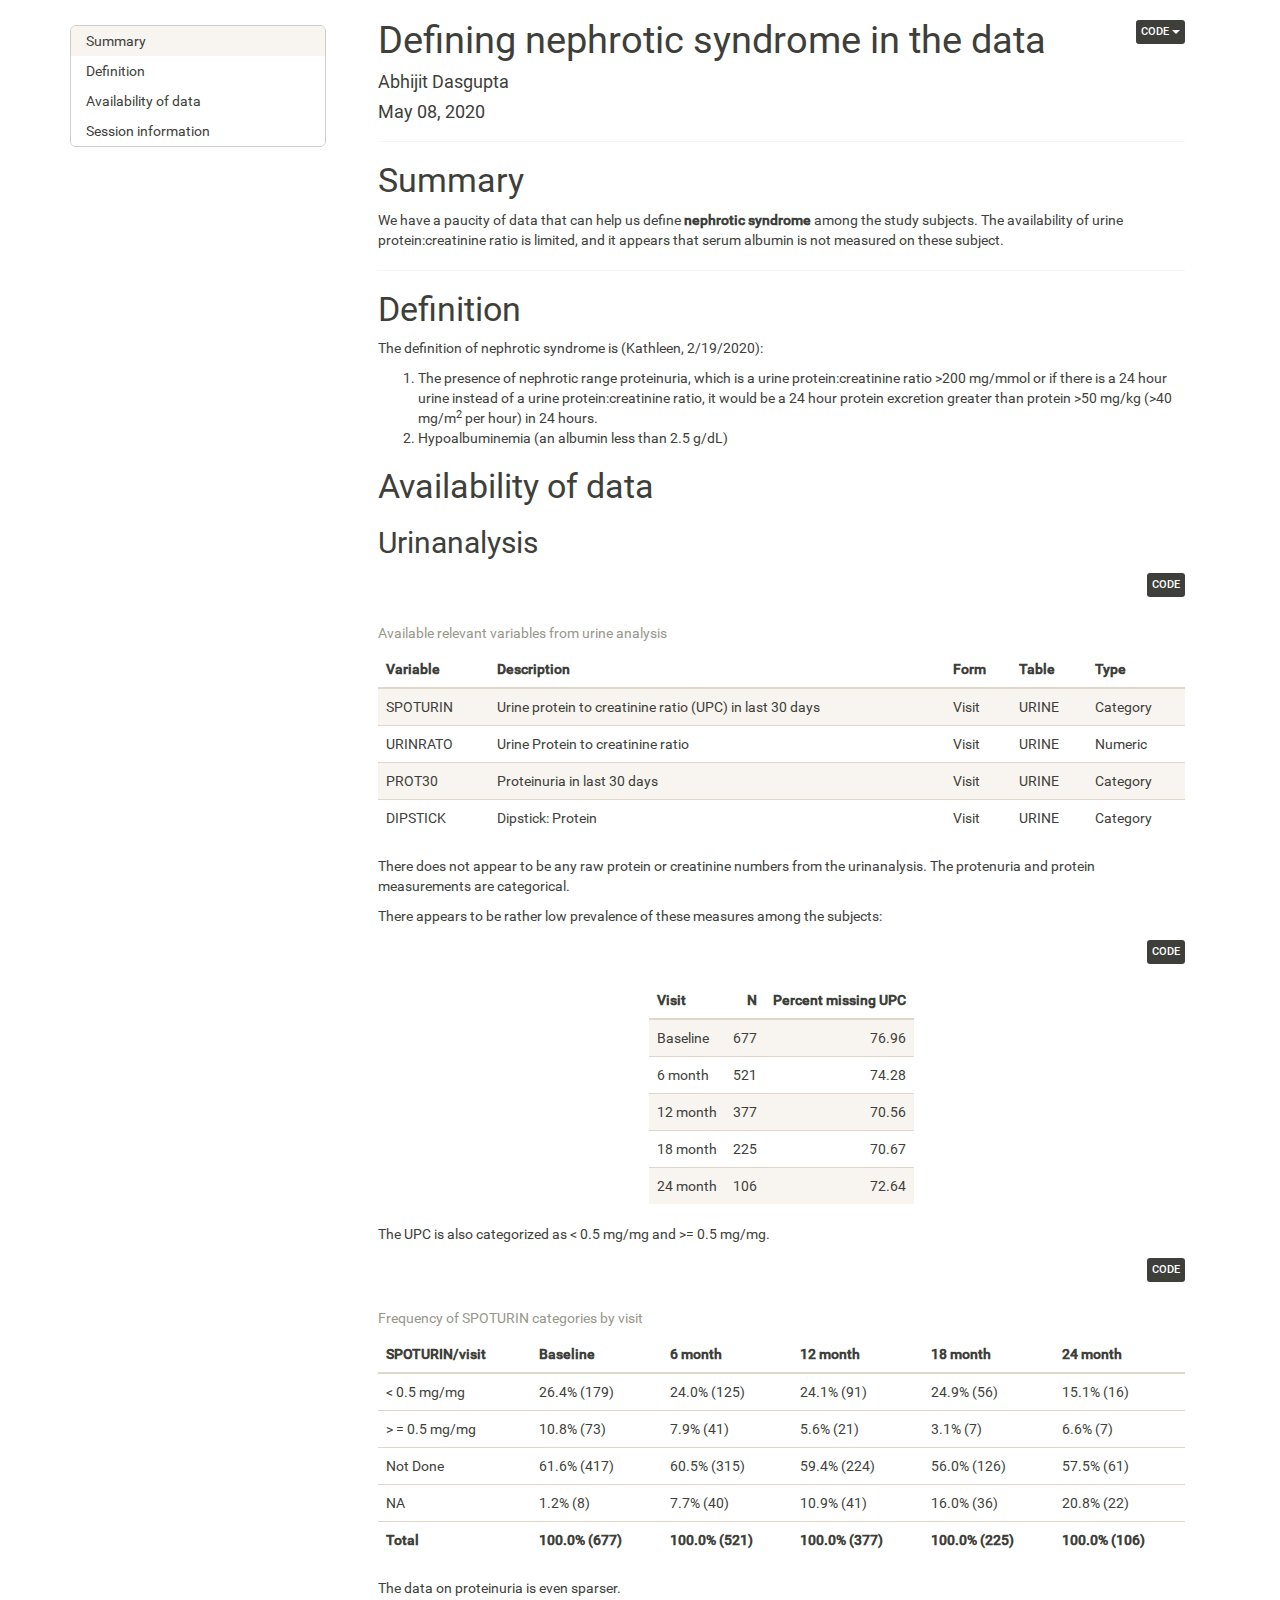
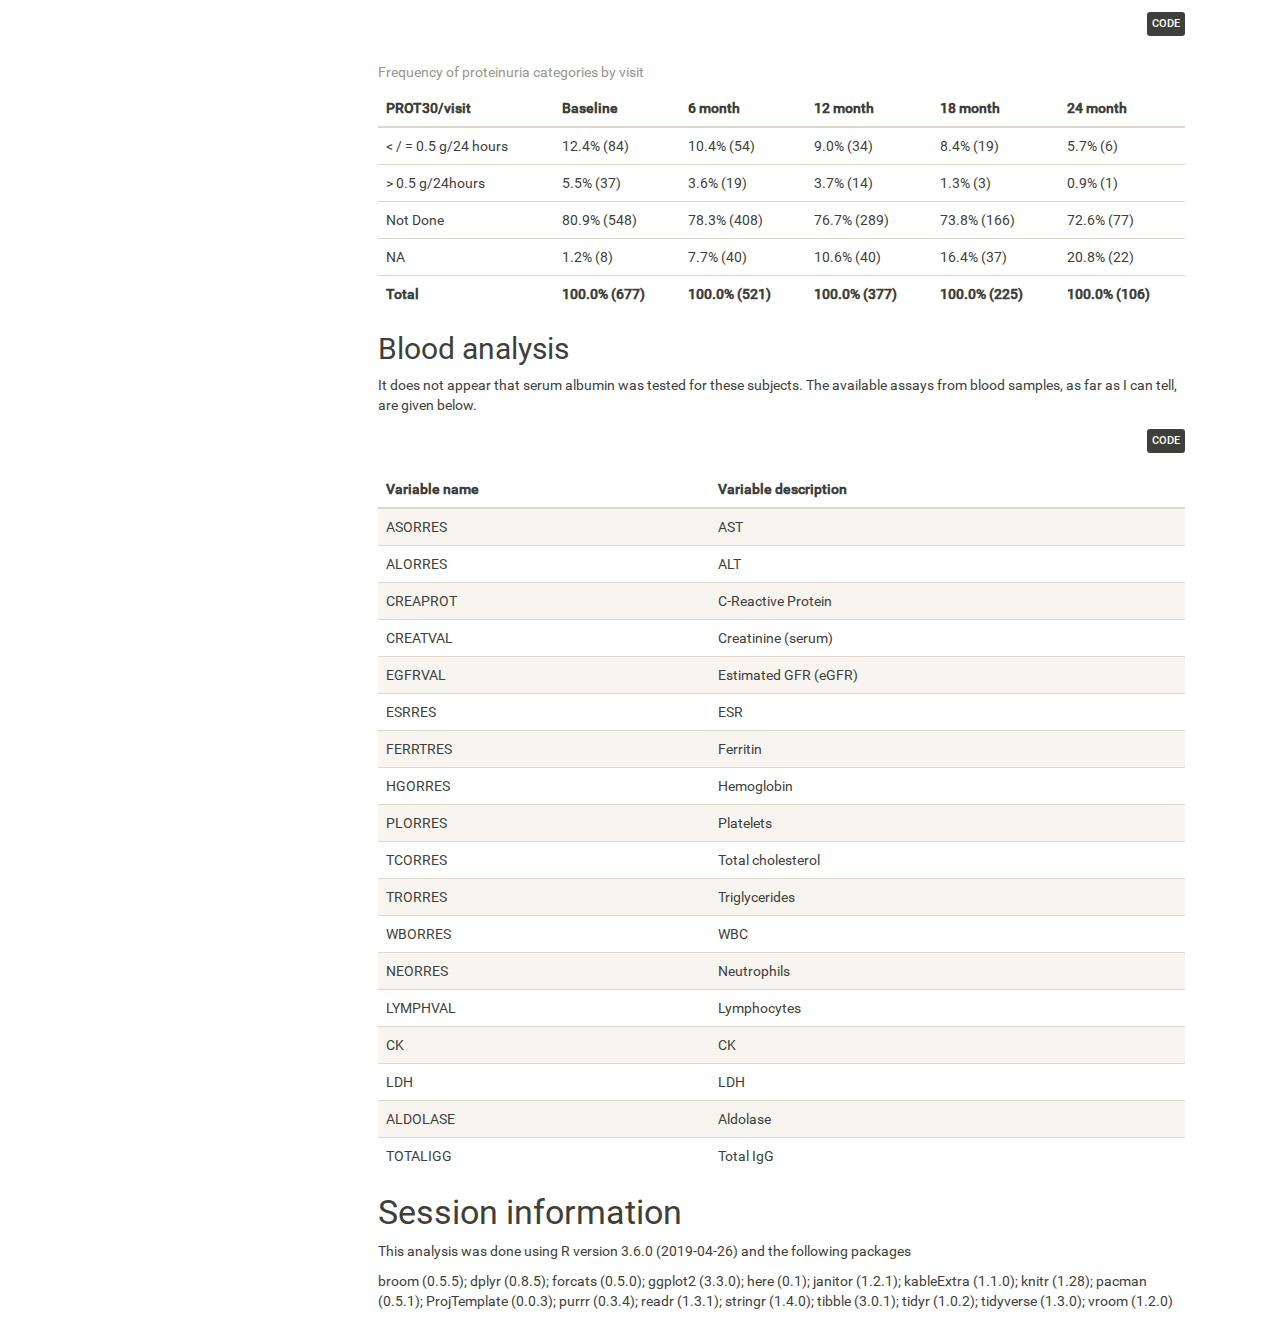
==== commit 09c0470e: "Added date to nephrotic" ====
--- a/analysis/nephrotic_syndrome.html
+++ b/analysis/nephrotic_syndrome.html
@@ -11,7 +11,7 @@
 
 <meta name="author" content="Abhijit Dasgupta" />
 
-<meta name="date" content="2020-02-20" />
+<meta name="date" content="2020-05-08" />
 
 <title>Defining nephrotic syndrome in the data</title>
 
@@ -1671,7 +1671,7 @@
 
 <h1 class="title toc-ignore">Defining nephrotic syndrome in the data</h1>
 <h4 class="author">Abhijit Dasgupta</h4>
-<h4 class="date">February 20, 2020</h4>
+<h4 class="date">May 08, 2020</h4>
 
 </div>
 
@@ -1680,7 +1680,6 @@
 <div id="summary" class="section level1">
 <h1>Summary</h1>
 <p>We have a paucity of data that can help us define <strong>nephrotic syndrome</strong> among the study subjects. The availability of urine protein:creatinine ratio is limited, and it appears that serum albumin is not measured on these subject.</p>
-<p>How can we proceed? Does this mean reaching out to the Boston folks, or are we just stuck. Please double check my variable extractions to see that I’m not missing obvious variables that are available in the dataset</p>
 <hr />
 </div>
 <div id="definition" class="section level1">
